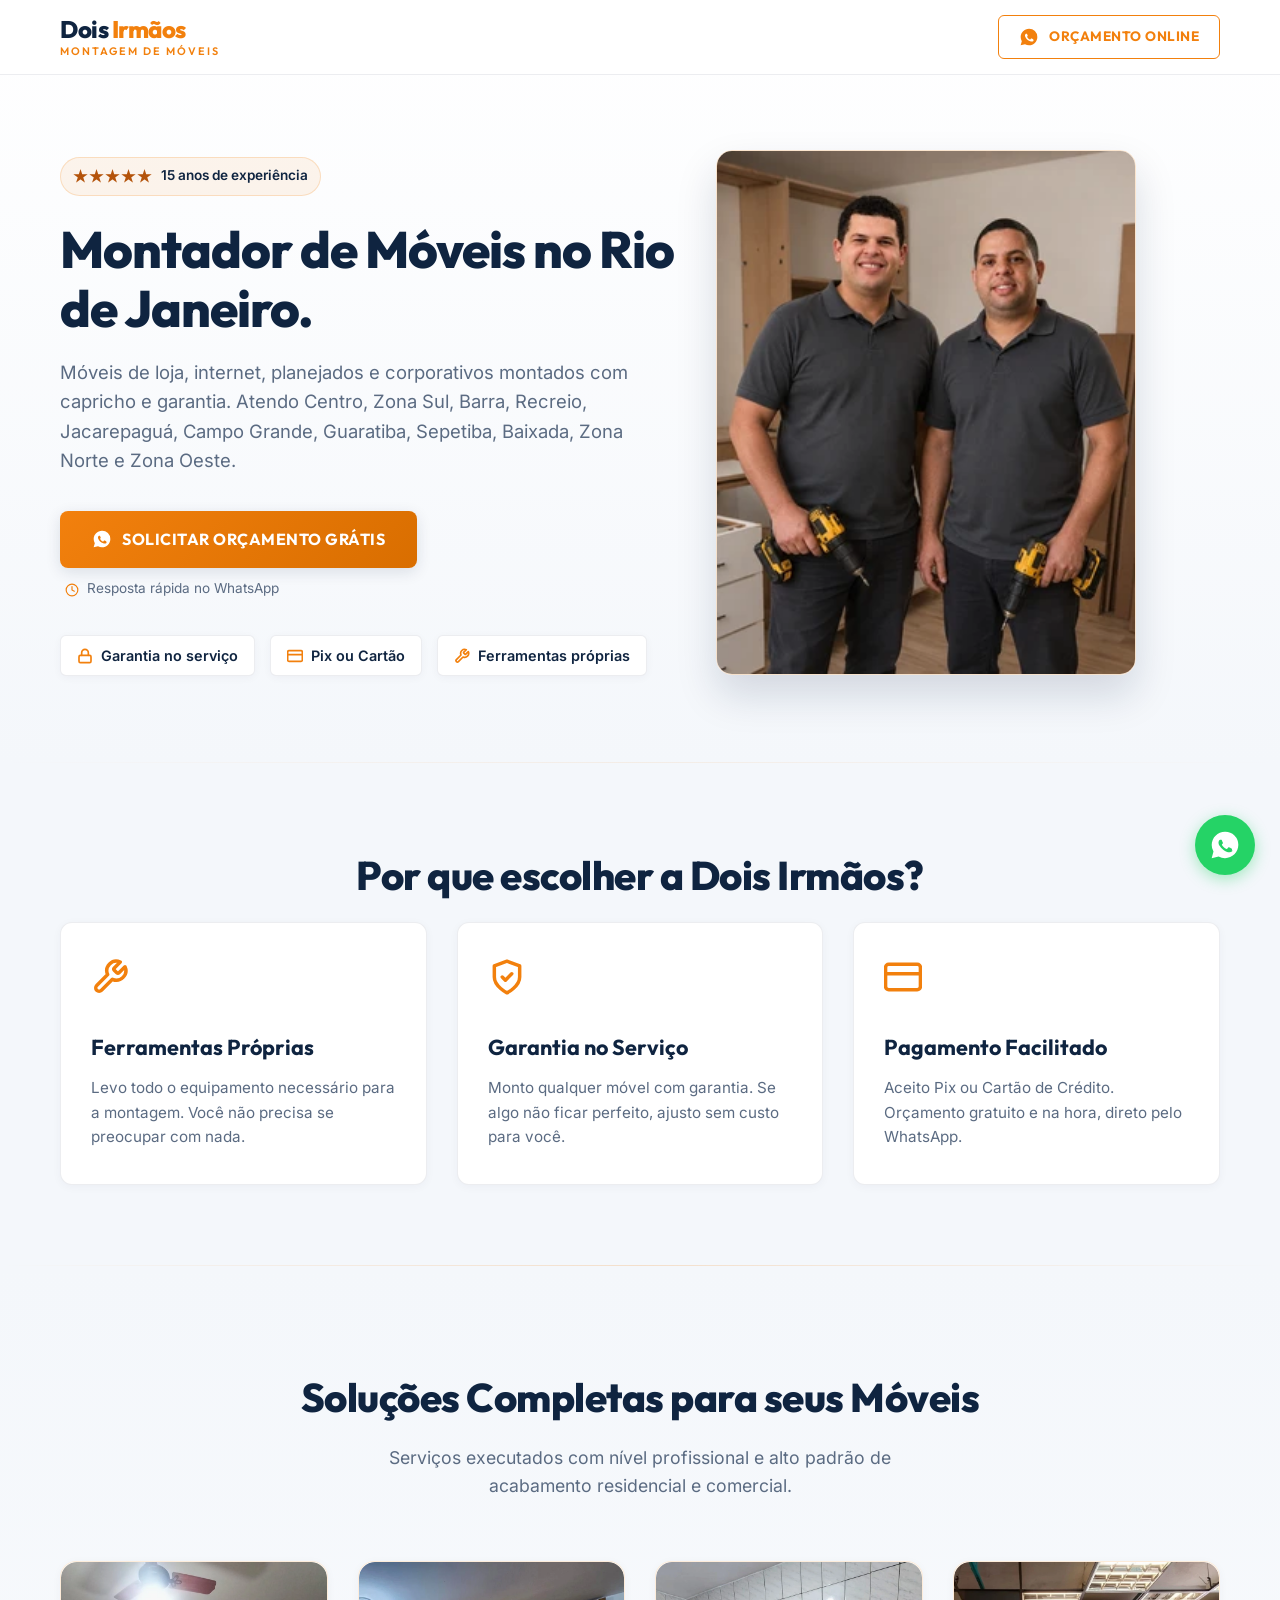
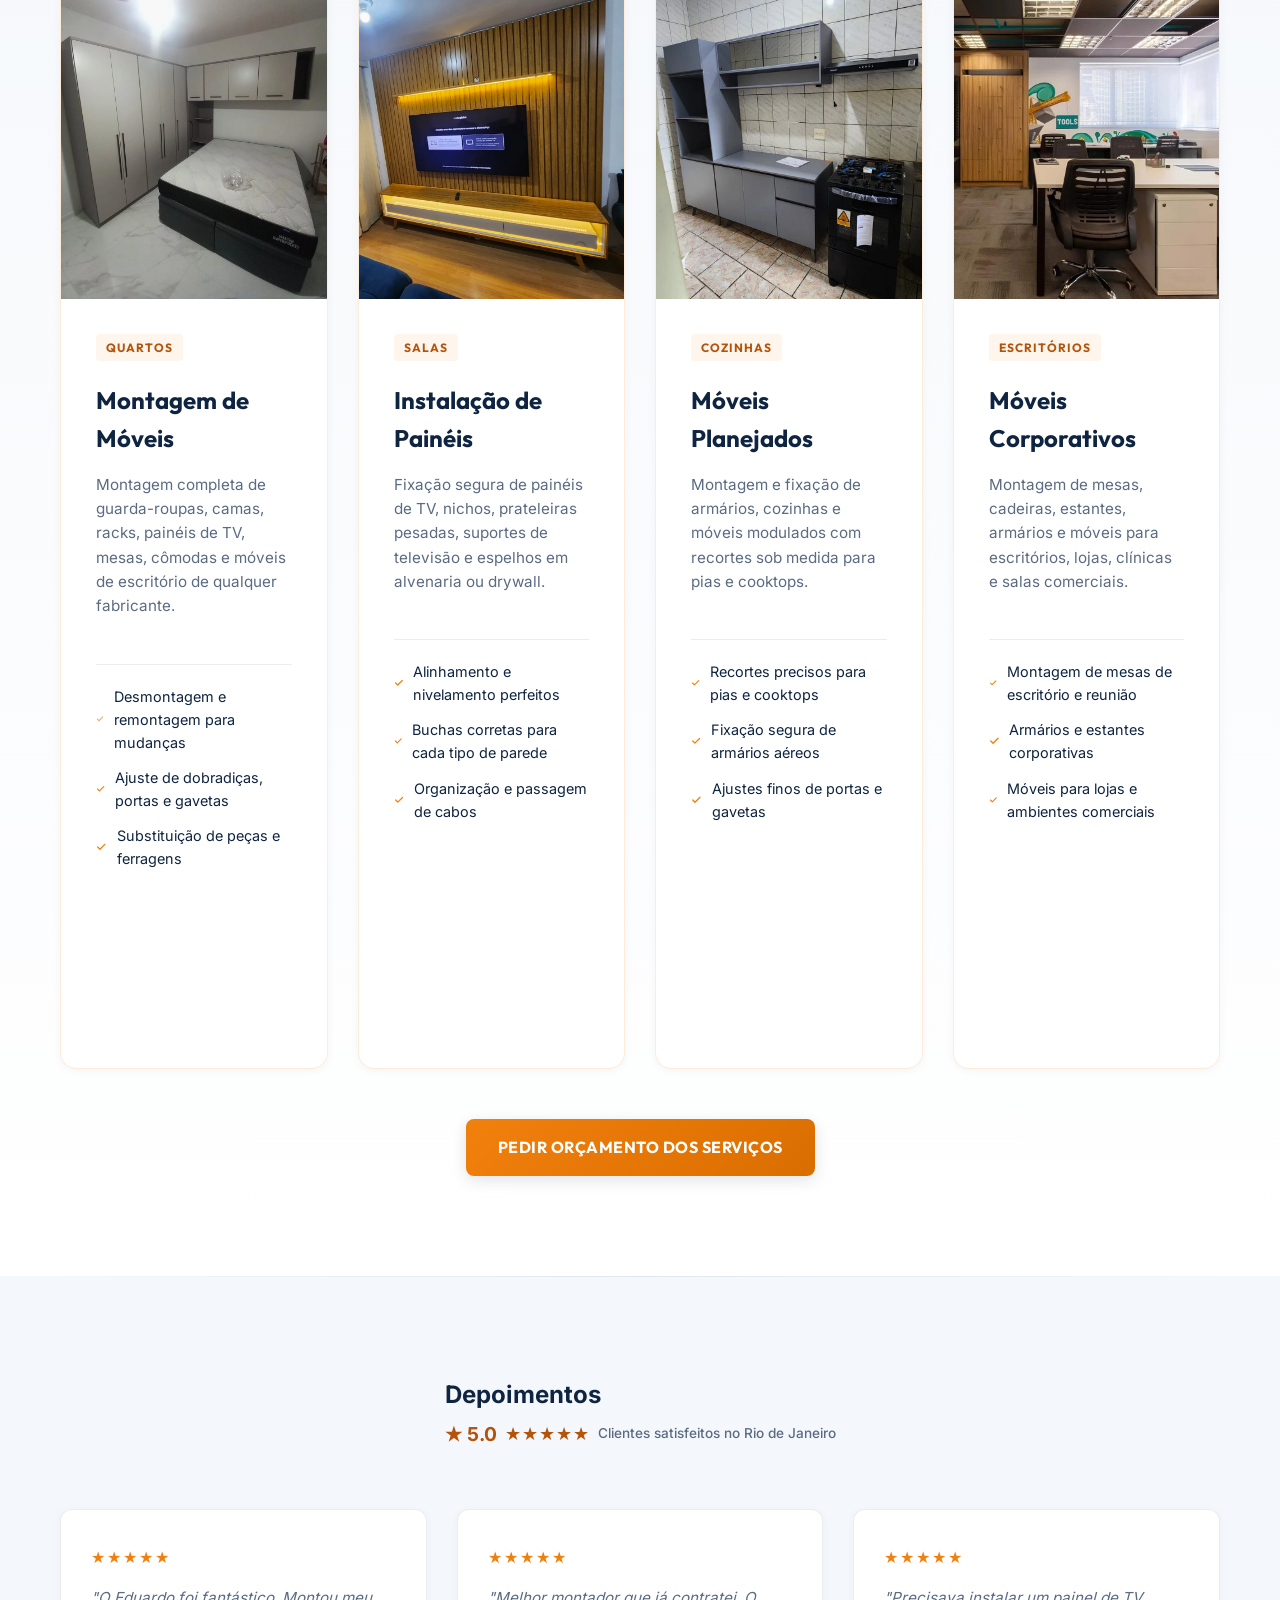
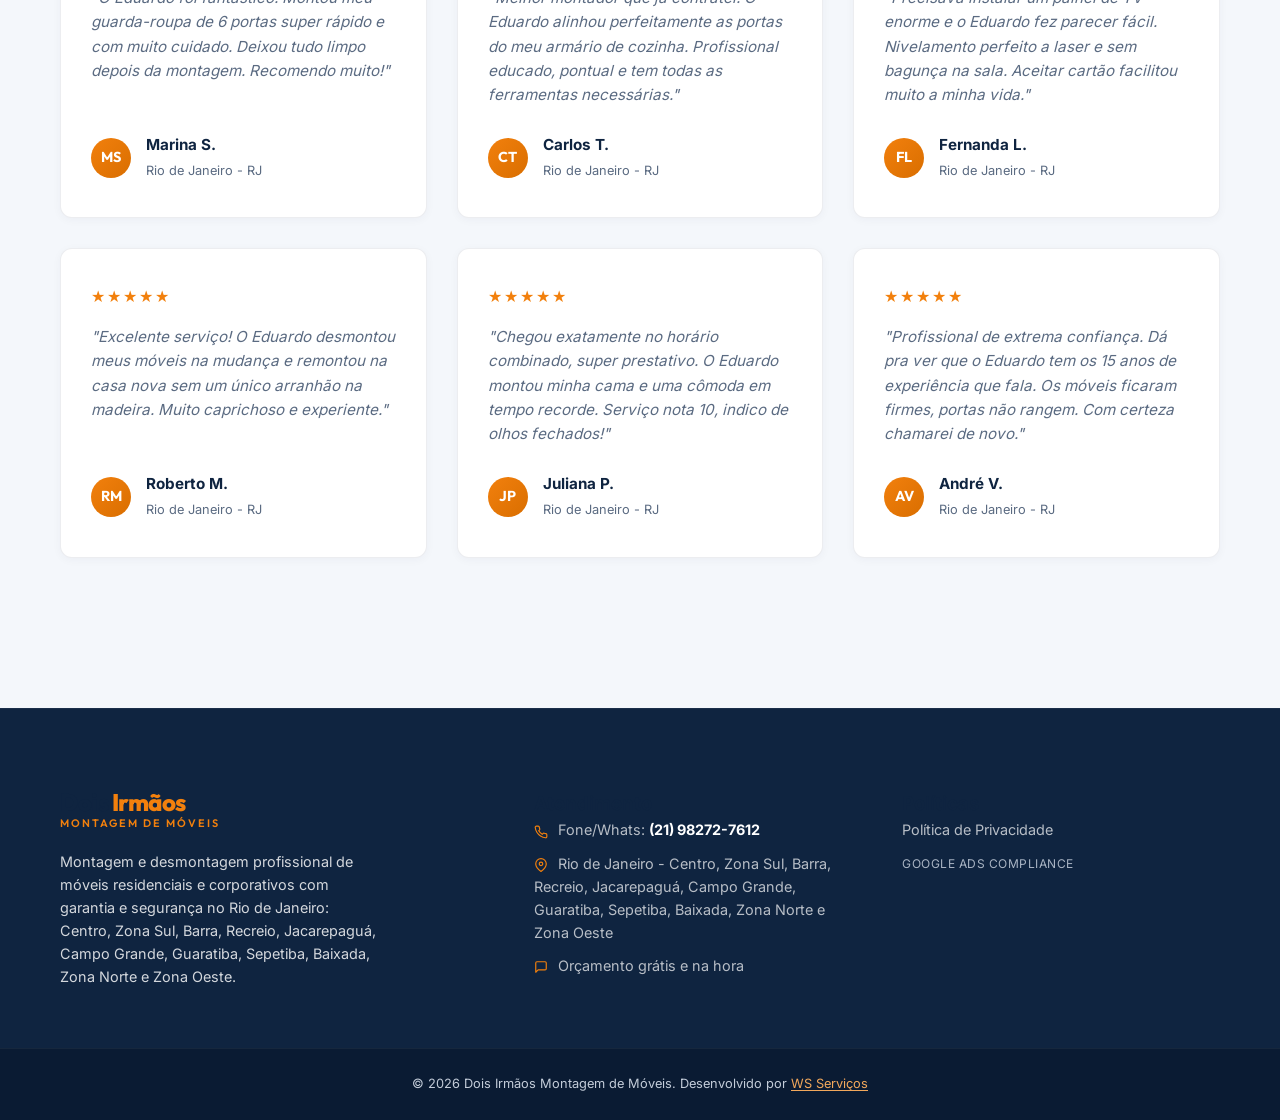
==== index.html @ 15016c12 "Melhora qualidade da hero (1080x1350 q92) e corrige foto pequena no mobile (object-fit cover)" ====
<!DOCTYPE html>
<html lang="pt-BR">
<head>
    <!-- Google tag (gtag.js) — carregamento tardio após LCP -->
    <link rel="preconnect" href="https://www.googletagmanager.com">
    <script>
      window.dataLayer = window.dataLayer || [];
      function gtag(){dataLayer.push(arguments);}
    </script>
    <!-- Event snippet for Contato conversion page -->
    <script>
    function gtag_report_conversion(url) {
      var callback = function () {
        if (typeof(url) != 'undefined') {
          window.location = url;
        }
      };
      gtag('event', 'conversion', {
          'send_to': 'G-LB356NPCR9',
          'value': 1.0,
          'currency': 'BRL',
          'event_callback': callback
      });
      return false;
    }
    </script>
    <meta charset="UTF-8">
    <meta name="viewport" content="width=device-width, initial-scale=1.0">
    
    <!-- SEO Meta Tags -->
    <title>Montador de Móveis no Rio de Janeiro | Dois Irmãos Montagem de Móveis</title>
    <meta name="description" content="Montagem de móveis em todo o Rio de Janeiro: loja, internet, planejados e corporativos. 15 anos de experiência, garantia no serviço, Pix ou Cartão. Orçamento grátis na hora pelo WhatsApp!">
    <meta name="keywords" content="montador de moveis, montador de moveis rio de janeiro, montagem de moveis, montador de moveis zona sul, montador de moveis barra da tijuca, montagem de moveis planejados, montagem de moveis corporativos, moveis corporativos escritorio, dois irmaos montagem">
    
    <!-- Open Graph / Facebook / WhatsApp -->
    <meta property="og:title" content="Montador de Móveis no Rio de Janeiro | Dois Irmãos Montagem de Móveis">
    <meta property="og:description" content="Montagem profissional de móveis residenciais e corporativos com 15 anos de experiência e garantia. Orçamento grátis na hora pelo WhatsApp. Atendemos Centro, Zona Sul, Barra e mais regiões do Rio.">
    <meta property="og:type" content="website">
    <meta property="og:url" content="https://2irmaosmontagens.com.br">
    <meta property="og:image" content="https://2irmaosmontagens.com.br/assets/Hero.webp">
    <meta property="og:image:width" content="840">
    <meta property="og:image:height" content="1050">
    <meta property="og:image:type" content="image/webp">
    <meta property="og:locale" content="pt_BR">
    <meta property="og:site_name" content="Dois Irmãos Montagem de Móveis">
    
    <!-- Twitter Card -->
    <meta name="twitter:card" content="summary_large_image">
    <meta name="twitter:title" content="Montador de Móveis no Rio de Janeiro | Dois Irmãos Montagem de Móveis">
    <meta name="twitter:description" content="Montagem profissional de móveis residenciais e corporativos com 15 anos de experiência e garantia. Peça seu orçamento grátis no WhatsApp!">
    <meta name="twitter:image" content="https://2irmaosmontagens.com.br/assets/Hero.webp">
    
    <!-- Favicon SVG inline (chave de fenda + chave inglesa, laranja) -->
    <link rel="icon" type="image/svg+xml" href="data:image/svg+xml,<svg xmlns=%22http://www.w3.org/2000/svg%22 viewBox=%220 0 100 100%22><rect width=%22100%22 height=%22100%22 rx=%2220%22 fill=%22%230F2440%22/><g stroke=%22%23F2800D%22 stroke-width=%2212%22 stroke-linecap=%22round%22><path d=%22M25 25 L75 75%22/><path d=%22M62 15 L85 38%22/><path d=%22M15 62 L25 72%22/></g></svg>">
    
    <!-- Pré-carregamento da hero image (LCP) -->
    <link rel="preload" as="image" fetchpriority="high"
          href="assets/Hero.webp"
          imagesrcset="assets/Hero-280.webp 560w, assets/Hero.webp 840w"
          imagesizes="(max-width: 768px) 280px, 420px">

    <!-- Fontes auto-hospedadas (Inter + Outfit variáveis) -->
    <link rel="preload" href="assets/fonts/Inter.woff2" as="font" type="font/woff2" crossorigin>
    <link rel="preload" href="assets/fonts/Outfit.woff2" as="font" type="font/woff2" crossorigin>
    
    <!-- Critical CSS Inline (acima da dobra) — tema claro -->
    <style>
        @font-face{font-family:'Inter';font-style:normal;font-weight:300 700;font-display:optional;src:url('assets/fonts/Inter.woff2') format('woff2')}
        @font-face{font-family:'Outfit';font-style:normal;font-weight:400 800;font-display:optional;src:url('assets/fonts/Outfit.woff2') format('woff2')}
        *,*::before,*::after{box-sizing:border-box;margin:0;padding:0}
        html{scroll-behavior:smooth;text-rendering:optimizeLegibility;-webkit-font-smoothing:antialiased}
        body{background-color:#F4F7FB;color:#0F2440;font-family:'Inter',-apple-system,BlinkMacSystemFont,"Segoe UI",Roboto,sans-serif;font-size:16px;line-height:1.6;overflow-x:hidden}
        :root{--color-bg:#F4F7FB;--color-bg-deep:#FFFFFF;--color-bg-light:#FFFFFF;--color-primary:#F2800D;--color-primary-secondary:#D96E00;--color-navy:#0F2440;--color-white:#FFF;--color-gray-light:#5B6B82;--color-gray-text:#5B6B82;--color-border:rgba(15,36,64,0.08);--font-titles:'Outfit',-apple-system,BlinkMacSystemFont,"Segoe UI",Roboto,sans-serif;--font-body:'Inter',-apple-system,BlinkMacSystemFont,"Segoe UI",Roboto,sans-serif;--glass-bg:rgba(255,255,255,0.9);--glass-border:rgba(242,128,13,0.15);--glass-border-hover:rgba(242,128,13,0.4);--transition-fast:all 0.2s cubic-bezier(0.4,0,0.2,1);--transition-smooth:all 0.4s cubic-bezier(0.4,0,0.2,1)}
        .container{width:100%;max-width:1200px;margin:0 auto;padding:0 20px}
        .btn-cta{display:inline-flex;align-items:center;justify-content:center;gap:10px;font-family:var(--font-titles);font-weight:700;font-size:1rem;text-transform:uppercase;letter-spacing:.5px;text-decoration:none;padding:16px 32px;border-radius:8px;border:none;cursor:pointer;transition:var(--transition-smooth);box-shadow:0 4px 15px rgba(15,36,64,0.12)}
        .btn-main-pulse{background:linear-gradient(135deg,var(--color-primary),var(--color-primary-secondary));color:#fff}
        .btn-main-pulse:hover{transform:translateY(-2px);box-shadow:0 8px 25px rgba(242,128,13,0.35)}
        .icon-whatsapp{width:20px;height:20px}
        .main-header{background-color:rgba(255,255,255,0.95);border-bottom:1px solid rgba(15,36,64,0.08);position:fixed;top:0;left:0;right:0;z-index:100;padding:10px 0;transition:var(--transition-fast);backdrop-filter:blur(8px)}
        .header-container{display:flex;justify-content:space-between;align-items:center}
        .logo{display:flex;align-items:center;gap:8px}
        .logo-text{font-family:var(--font-titles);font-weight:800;font-size:1.4rem;color:#0F2440;letter-spacing:-0.5px;line-height:1.1}
        .logo-text span{color:var(--color-primary)}
        .logo-sub{display:block;font-family:var(--font-titles);font-size:0.62rem;font-weight:600;letter-spacing:2px;text-transform:uppercase;color:#5B6B82;margin-top:3px}
        .btn-header{padding:10px 20px;font-size:.85rem;border-radius:6px;background:transparent;color:var(--color-primary);border:1.5px solid var(--color-primary);box-shadow:none}
        .btn-header:hover{background-color:var(--color-primary);color:#fff}
        .hero-section{position:relative;padding-top:140px;padding-bottom:80px;background:linear-gradient(180deg,#fff,#F4F7FB);overflow:hidden}
        .hero-container{display:grid;grid-template-columns:1.1fr 0.9fr;gap:40px;align-items:center}
        .hero-content{grid-column:1}
        .badge-google{display:inline-flex;align-items:center;gap:8px;background-color:rgba(242,128,13,0.08);border:1px solid rgba(242,128,13,0.2);padding:6px 12px;border-radius:50px;margin-bottom:24px}
        .star-rating{color:var(--color-primary-dark);font-weight:700;letter-spacing:2px}
        .badge-text{font-size:.85rem;font-weight:600;color:#0F2440}
        .hero-title{font-family:var(--font-titles);font-size:3.2rem;font-weight:800;line-height:1.15;color:#0F2440;margin-bottom:20px;letter-spacing:-1px}
        .hero-subtitle{font-size:1.15rem;color:var(--color-gray-text);margin-bottom:35px;max-width:580px}
        .hero-ctas{display:flex;flex-direction:column;align-items:flex-start;gap:10px;margin-bottom:35px}
        .cta-help-text{font-size:.85rem;color:var(--color-gray-text);padding-left:5px}
        .hero-image-wrapper{grid-column:2;display:flex;justify-content:center;align-items:center;width:100%;max-width:420px;aspect-ratio:4/5}
        .hero-image{width:100%;max-width:420px;aspect-ratio:4/5;object-fit:cover;border-radius:16px;border:1px solid rgba(242,128,13,0.2);box-shadow:0 20px 40px rgba(15,36,64,0.15)}
        @media(max-width:768px){.main-header{padding:8px 0}.header-container{justify-content:center}.btn-header{display:none}.hero-section{padding-top:120px;padding-bottom:50px}.hero-container{grid-template-columns:1fr;grid-template-areas:"badge" "title" "image" "subtitle" "ctas";text-align:center;gap:25px}.badge-google{grid-area:badge;margin-bottom:0;justify-self:center}.hero-title{grid-area:title;font-size:2.1rem;margin:15px 0;letter-spacing:-0.5px}.hero-image-wrapper{grid-area:image;order:unset;display:flex;justify-content:center;margin:5px auto;max-width:280px;aspect-ratio:4/5}.hero-image{max-width:280px;width:100%;aspect-ratio:4/5;object-fit:cover;object-position:center;border-radius:12px;box-shadow:0 10px 30px rgba(15,36,64,0.15)}.hero-subtitle{grid-area:subtitle;font-size:1rem;margin-bottom:0;margin:0 auto;max-width:100%;line-height:1.5}.hero-ctas{grid-area:ctas;align-items:center;width:100%;margin-bottom:0;gap:15px;margin-top:8px}.btn-cta{width:100%;max-width:320px;padding:14px 28px;font-size:.95rem}}
        @media(max-width:480px){.btn-header{display:none}.header-container{justify-content:center}.logo-text{font-size:1.3rem}}
    </style>
    
    <!-- Full CSS carregado assíncrono (não bloqueia renderização) -->
    <link rel="preload" href="style-light.css" as="style" onload="this.onload=null;this.rel='stylesheet'">
    <noscript><link rel="stylesheet" href="style-light.css"></noscript>
</head>
<body>

    <!-- Header / Barra Superior -->
    <header class="main-header">
        <div class="container header-container">
            <div class="logo">
                <span class="logo-text">Dois <span>Irmãos</span><span class="logo-sub">Montagem de Móveis</span></span>
            </div>
            <a href="https://wa.me/5521982727612?text=Ol%C3%A1%2C%20te%20encontrei%20no%20Google%20e%20gostaria%20de%20um%20or%C3%A7amento" 
               class="btn-cta btn-header" id="btn-header-whatsapp" onclick="gtag_report_conversion();" target="_blank" rel="noopener">
                <svg class="icon-whatsapp" viewBox="0 0 24 24" fill="currentColor" xmlns="http://www.w3.org/2000/svg">
                    <path d="M12.012 2c-5.506 0-9.989 4.478-9.99 9.984a9.96 9.96 0 0 0 1.333 4.982L2 22l5.202-1.362a9.923 9.923 0 0 0 4.808 1.226h.003c5.502 0 9.99-4.479 9.991-9.986a9.897 9.897 0 0 0-2.927-7.064A9.9 9.9 0 0 0 12.012 2zm5.72 14.12c-.246.696-1.427 1.258-1.954 1.31-.476.046-.96.223-3.078-.607-2.709-1.062-4.437-3.805-4.572-3.987-.134-.18-.992-1.31-.992-2.5 0-1.19.624-1.77.848-2.014.223-.244.492-.304.656-.304.163 0 .327.002.468.008.148.006.347-.057.544.417.202.489.69 1.678.75 1.798.06.12.1.26.02.42-.08.16-.12.26-.24.4-.12.14-.25.312-.358.42-.12.12-.245.25-.1.5.144.246.643 1.054 1.38 1.71.947.843 1.745 1.106 1.996 1.228.25.12.397.102.545-.068.149-.17.643-.75.815-.998.17-.25.347-.208.58-.12.235.087 1.488.702 1.745.83.256.13.427.194.49.303.06.108.06.63-.186 1.326z"/>
                </svg>
                Orçamento Online
            </a>
        </div>
    </header>

    <main>
    <!-- Hero Section (Dobra Inicial) -->
    <section class="hero-section">
        <div class="container hero-container">
            <div class="hero-content">
                <div class="badge-google">
                    <span class="star-rating">★★★★★</span>
                    <span class="badge-text">15 anos de experiência</span>
                </div>
                <h1 class="hero-title">Montador de Móveis no Rio de Janeiro.</h1>
                <p class="hero-subtitle">Móveis de loja, internet, planejados e corporativos montados com capricho e garantia. Atendo Centro, Zona Sul, Barra, Recreio, Jacarepaguá, Campo Grande, Guaratiba, Sepetiba, Baixada, Zona Norte e Zona Oeste.</p>
                
                <div class="hero-ctas">
                    <a href="https://wa.me/5521982727612?text=Ol%C3%A1%2C%20te%20encontrei%20no%20Google%20e%20gostaria%20de%20um%20or%C3%A7amento" 
                       class="btn-cta btn-main-pulse" id="btn-hero-whatsapp" onclick="gtag_report_conversion();" target="_blank" rel="noopener">
                        <svg class="icon-whatsapp" viewBox="0 0 24 24" fill="currentColor" xmlns="http://www.w3.org/2000/svg">
                            <path d="M12.012 2c-5.506 0-9.989 4.478-9.99 9.984a9.96 9.96 0 0 0 1.333 4.982L2 22l5.202-1.362a9.923 9.923 0 0 0 4.808 1.226h.003c5.502 0 9.99-4.479 9.991-9.986a9.897 9.897 0 0 0-2.927-7.064A9.9 9.9 0 0 0 12.012 2zm5.72 14.12c-.246.696-1.427 1.258-1.954 1.31-.476.046-.96.223-3.078-.607-2.709-1.062-4.437-3.805-4.572-3.987-.134-.18-.992-1.31-.992-2.5 0-1.19.624-1.77.848-2.014.223-.244.492-.304.656-.304.163 0 .327.002.468.008.148.006.347-.057.544.417.202.489.69 1.678.75 1.798.06.12.1.26.02.42-.08.16-.12.26-.24.4-.12.14-.25.312-.358.42-.12.12-.245.25-.1.5.144.246.643 1.054 1.38 1.71.947.843 1.745 1.106 1.996 1.228.25.12.397.102.545-.068.149-.17.643-.75.815-.998.17-.25.347-.208.58-.12.235.087 1.488.702 1.745.83.256.13.427.194.49.303.06.108.06.63-.186 1.326z"/>
                        </svg>
                        Solicitar Orçamento Grátis
                    </a>
                    <span class="cta-help-text">
                        <svg class="icon-small" viewBox="0 0 24 24" fill="none" stroke="currentColor" stroke-width="2" stroke-linecap="round" stroke-linejoin="round" style="width: 14px; height: 14px; display: inline-block; vertical-align: middle; margin-right: 4px; color: var(--color-primary);">
                            <circle cx="12" cy="12" r="10"/><polyline points="12 6 12 12 16 14"/>
                        </svg>
                        Resposta rápida no WhatsApp
                    </span>
                </div>

                <div class="hero-benefits">
                    <span class="benefit-tag">
                        <svg class="benefit-icon" viewBox="0 0 24 24" fill="none" stroke="currentColor" stroke-width="2.5" stroke-linecap="round" stroke-linejoin="round" style="width:16px;height:16px;color:var(--color-primary)"><rect x="3" y="11" width="18" height="11" rx="2" ry="2"/><path d="M7 11V7a5 5 0 0 1 10 0v4"/></svg>
                        Garantia no serviço
                    </span>
                    <span class="benefit-tag">
                        <svg class="benefit-icon" viewBox="0 0 24 24" fill="none" stroke="currentColor" stroke-width="2.5" stroke-linecap="round" stroke-linejoin="round" style="width:16px;height:16px;color:var(--color-primary)"><rect x="1" y="4" width="22" height="16" rx="2" ry="2"/><line x1="1" y1="10" x2="23" y2="10"/></svg>
                        Pix ou Cartão
                    </span>
                    <span class="benefit-tag">
                        <svg class="benefit-icon" viewBox="0 0 24 24" fill="none" stroke="currentColor" stroke-width="2.5" stroke-linecap="round" stroke-linejoin="round" style="width:16px;height:16px;color:var(--color-primary)"><path d="M14.7 6.3a1 1 0 0 0 0 1.4l1.6 1.6a1 1 0 0 0 1.4 0l3.77-3.77a6 6 0 0 1-7.94 7.94l-6.91 6.91a2.12 2.12 0 0 1-3-3l6.91-6.91a6 6 0 0 1 7.94-7.94l-3.76 3.76z"/></svg>
                        Ferramentas próprias
                    </span>
                </div>
            </div>
            
            <div class="hero-image-wrapper">
                <picture>
                    <source srcset="assets/Hero-280.webp 560w, assets/Hero.webp 840w" sizes="(max-width: 768px) 280px, 420px" type="image/webp">
                    <img src="assets/Hero.webp" alt="Equipe Dois Irmãos - Eduardo e irmão, montadores de móveis profissionais no Rio de Janeiro" class="hero-image" fetchpriority="high" width="420" height="525">
                </picture>
            </div>
        </div>
    </section>

    <!-- Seção de Diferenciais -->
    <section class="diferenciais-section">
        <div class="container">
            <h2 class="section-title">Por que escolher a Dois Irmãos?</h2>
            <div class="diferenciais-grid">
                <div class="diferencial-card">
                    <div class="dif-icon-wrapper">
                        <svg viewBox="0 0 24 24" fill="none" stroke="currentColor" stroke-width="2" stroke-linecap="round" stroke-linejoin="round" class="icon-svg"><path d="M14.7 6.3a1 1 0 0 0 0 1.4l1.6 1.6a1 1 0 0 0 1.4 0l3.77-3.77a6 6 0 0 1-7.94 7.94l-6.91 6.91a2.12 2.12 0 0 1-3-3l6.91-6.91a6 6 0 0 1 7.94-7.94l-3.76 3.76z"/></svg>
                    </div>
                    <h3>Ferramentas Próprias</h3>
                    <p>Levo todo o equipamento necessário para a montagem. Você não precisa se preocupar com nada.</p>
                </div>
                <div class="diferencial-card">
                    <div class="dif-icon-wrapper">
                        <svg viewBox="0 0 24 24" fill="none" stroke="currentColor" stroke-width="2" stroke-linecap="round" stroke-linejoin="round" class="icon-svg"><path d="M12 22s8-4 8-10V5l-8-3-8 3v7c0 6 8 10 8 10z"/><polyline points="9 12 11 14 15 10"/></svg>
                    </div>
                    <h3>Garantia no Serviço</h3>
                    <p>Monto qualquer móvel com garantia. Se algo não ficar perfeito, ajusto sem custo para você.</p>
                </div>
                <div class="diferencial-card">
                    <div class="dif-icon-wrapper">
                        <svg viewBox="0 0 24 24" fill="none" stroke="currentColor" stroke-width="2" stroke-linecap="round" stroke-linejoin="round" class="icon-svg"><rect x="1" y="4" width="22" height="16" rx="2" ry="2"/><line x1="1" y1="10" x2="23" y2="10"/></svg>
                    </div>
                    <h3>Pagamento Facilitado</h3>
                    <p>Aceito Pix ou Cartão de Crédito. Orçamento gratuito e na hora, direto pelo WhatsApp.</p>
                </div>
            </div>
        </div>
    </section>

    <!-- Seção de Serviços -->
    <section class="services-section">
        <div class="container">
            <h2 class="section-title">Soluções Completas para seus Móveis</h2>
            <p class="section-subtitle">Serviços executados com nível profissional e alto padrão de acabamento residencial e comercial.</p>
            
            <div class="services-grid">
                <!-- Card 1 -->
                <div class="service-card">
                    <img class="service-thumb" src="assets/images/Quarto.webp" alt="Montagem de móveis para quarto - guarda-roupas, camas e cômodas" width="400" height="500" loading="lazy" decoding="async">
                    <div class="service-content">
                        <span class="service-tag">Quartos</span>
                        <h3>Montagem de Móveis</h3>
                        <p>Montagem completa de guarda-roupas, camas, racks, painéis de TV, mesas, cômodas e móveis de escritório de qualquer fabricante.</p>
                        <ul class="service-list">
                            <li>
                                <svg class="icon-check" viewBox="0 0 24 24" fill="none" stroke="currentColor" stroke-width="3" stroke-linecap="round" stroke-linejoin="round" style="width: 14px; height: 14px; color: var(--color-primary);"><polyline points="20 6 9 17 4 12"></polyline></svg>
                                Desmontagem e remontagem para mudanças
                            </li>
                            <li>
                                <svg class="icon-check" viewBox="0 0 24 24" fill="none" stroke="currentColor" stroke-width="3" stroke-linecap="round" stroke-linejoin="round" style="width: 14px; height: 14px; color: var(--color-primary);"><polyline points="20 6 9 17 4 12"></polyline></svg>
                                Ajuste de dobradiças, portas e gavetas
                            </li>
                            <li>
                                <svg class="icon-check" viewBox="0 0 24 24" fill="none" stroke="currentColor" stroke-width="3" stroke-linecap="round" stroke-linejoin="round" style="width: 14px; height: 14px; color: var(--color-primary);"><polyline points="20 6 9 17 4 12"></polyline></svg>
                                Substituição de peças e ferragens
                            </li>
                        </ul>
                    </div>
                </div>
                
                <!-- Card 2 -->
                <div class="service-card">
                    <img class="service-thumb" src="assets/images/Sala.webp" alt="Instalação de painéis de TV e suportes na sala" width="400" height="500" loading="lazy" decoding="async">
                    <div class="service-content">
                        <span class="service-tag">Salas</span>
                        <h3>Instalação de Painéis</h3>
                        <p>Fixação segura de painéis de TV, nichos, prateleiras pesadas, suportes de televisão e espelhos em alvenaria ou drywall.</p>
                        <ul class="service-list">
                            <li>
                                <svg class="icon-check" viewBox="0 0 24 24" fill="none" stroke="currentColor" stroke-width="3" stroke-linecap="round" stroke-linejoin="round" style="width: 14px; height: 14px; color: var(--color-primary);"><polyline points="20 6 9 17 4 12"></polyline></svg>
                                Alinhamento e nivelamento perfeitos
                            </li>
                            <li>
                                <svg class="icon-check" viewBox="0 0 24 24" fill="none" stroke="currentColor" stroke-width="3" stroke-linecap="round" stroke-linejoin="round" style="width: 14px; height: 14px; color: var(--color-primary);"><polyline points="20 6 9 17 4 12"></polyline></svg>
                                Buchas corretas para cada tipo de parede
                            </li>
                            <li>
                                <svg class="icon-check" viewBox="0 0 24 24" fill="none" stroke="currentColor" stroke-width="3" stroke-linecap="round" stroke-linejoin="round" style="width: 14px; height: 14px; color: var(--color-primary);"><polyline points="20 6 9 17 4 12"></polyline></svg>
                                Organização e passagem de cabos
                            </li>
                        </ul>
                    </div>
                </div>
                
                <!-- Card 3 -->
                <div class="service-card">
                    <img class="service-thumb" src="assets/images/Cozinha.webp" alt="Montagem de cozinhas e móveis planejados" width="400" height="500" loading="lazy" decoding="async">
                    <div class="service-content">
                        <span class="service-tag">Cozinhas</span>
                        <h3>Móveis Planejados</h3>
                        <p>Montagem e fixação de armários, cozinhas e móveis modulados com recortes sob medida para pias e cooktops.</p>
                        <ul class="service-list">
                            <li>
                                <svg class="icon-check" viewBox="0 0 24 24" fill="none" stroke="currentColor" stroke-width="3" stroke-linecap="round" stroke-linejoin="round" style="width: 14px; height: 14px; color: var(--color-primary);"><polyline points="20 6 9 17 4 12"></polyline></svg>
                                Recortes precisos para pias e cooktops
                            </li>
                            <li>
                                <svg class="icon-check" viewBox="0 0 24 24" fill="none" stroke="currentColor" stroke-width="3" stroke-linecap="round" stroke-linejoin="round" style="width: 14px; height: 14px; color: var(--color-primary);"><polyline points="20 6 9 17 4 12"></polyline></svg>
                                Fixação segura de armários aéreos
                            </li>
                            <li>
                                <svg class="icon-check" viewBox="0 0 24 24" fill="none" stroke="currentColor" stroke-width="3" stroke-linecap="round" stroke-linejoin="round" style="width: 14px; height: 14px; color: var(--color-primary);"><polyline points="20 6 9 17 4 12"></polyline></svg>
                                Ajustes finos de portas e gavetas
                            </li>
                        </ul>
                    </div>
                </div>
                
                <!-- Card 4 -->
                <div class="service-card">
                    <img class="service-thumb" src="assets/images/Escritorio.webp" alt="Montagem de móveis corporativos para escritórios e empresas" width="400" height="500" loading="lazy" decoding="async">
                    <div class="service-content">
                        <span class="service-tag">Escritórios</span>
                        <h3>Móveis Corporativos</h3>
                        <p>Montagem de mesas, cadeiras, estantes, armários e móveis para escritórios, lojas, clínicas e salas comerciais.</p>
                        <ul class="service-list">
                            <li>
                                <svg class="icon-check" viewBox="0 0 24 24" fill="none" stroke="currentColor" stroke-width="3" stroke-linecap="round" stroke-linejoin="round" style="width: 14px; height: 14px; color: var(--color-primary);"><polyline points="20 6 9 17 4 12"></polyline></svg>
                                Montagem de mesas de escritório e reunião
                            </li>
                            <li>
                                <svg class="icon-check" viewBox="0 0 24 24" fill="none" stroke="currentColor" stroke-width="3" stroke-linecap="round" stroke-linejoin="round" style="width: 14px; height: 14px; color: var(--color-primary);"><polyline points="20 6 9 17 4 12"></polyline></svg>
                                Armários e estantes corporativas
                            </li>
                            <li>
                                <svg class="icon-check" viewBox="0 0 24 24" fill="none" stroke="currentColor" stroke-width="3" stroke-linecap="round" stroke-linejoin="round" style="width: 14px; height: 14px; color: var(--color-primary);"><polyline points="20 6 9 17 4 12"></polyline></svg>
                                Móveis para lojas e ambientes comerciais
                            </li>
                        </ul>
                    </div>
                </div>
            </div>

            <div class="services-action">
                <a href="https://wa.me/5521982727612?text=Ol%C3%A1%2C%20te%20encontrei%20no%20Google%20e%20gostaria%20de%20um%20or%C3%A7amento" 
                   class="btn-cta btn-main-pulse" id="btn-services-whatsapp" onclick="gtag_report_conversion();" target="_blank" rel="noopener">
                    Pedir Orçamento dos Serviços
                </a>
            </div>
        </div>
    </section>

    <!-- Seção de Prova Social (Depoimentos) -->
    <section class="depoimentos-section">
        <div class="container">
            <div class="depoimentos-header">
                <div>
                    <h2>Depoimentos</h2>
                    <div class="google-rating">
                        <span class="rating-num">★ 5.0</span>
                        <span class="rating-stars">★★★★★</span>
                        <span class="rating-count">Clientes satisfeitos no Rio de Janeiro</span>
                    </div>
                </div>
            </div>

            <div class="depoimentos-grid">
                <!-- Depoimento 1 -->
                <div class="depoimento-card">
                    <div class="depoimento-rating">★★★★★</div>
                    <p class="depoimento-text">"O Eduardo foi fantástico. Montou meu guarda-roupa de 6 portas super rápido e com muito cuidado. Deixou tudo limpo depois da montagem. Recomendo muito!"</p>
                    <div class="depoimento-author">
                        <div class="author-avatar">MS</div>
                        <div>
                            <h3>Marina S.</h3>
                            <span>Rio de Janeiro - RJ</span>
                        </div>
                    </div>
                </div>
                
                <!-- Depoimento 2 -->
                <div class="depoimento-card">
                    <div class="depoimento-rating">★★★★★</div>
                    <p class="depoimento-text">"Melhor montador que já contratei. O Eduardo alinhou perfeitamente as portas do meu armário de cozinha. Profissional educado, pontual e tem todas as ferramentas necessárias."</p>
                    <div class="depoimento-author">
                        <div class="author-avatar">CT</div>
                        <div>
                            <h3>Carlos T.</h3>
                            <span>Rio de Janeiro - RJ</span>
                        </div>
                    </div>
                </div>
                
                <!-- Depoimento 3 -->
                <div class="depoimento-card">
                    <div class="depoimento-rating">★★★★★</div>
                    <p class="depoimento-text">"Precisava instalar um painel de TV enorme e o Eduardo fez parecer fácil. Nivelamento perfeito a laser e sem bagunça na sala. Aceitar cartão facilitou muito a minha vida."</p>
                    <div class="depoimento-author">
                        <div class="author-avatar">FL</div>
                        <div>
                            <h3>Fernanda L.</h3>
                            <span>Rio de Janeiro - RJ</span>
                        </div>
                    </div>
                </div>
                
                <!-- Depoimento 4 -->
                <div class="depoimento-card">
                    <div class="depoimento-rating">★★★★★</div>
                    <p class="depoimento-text">"Excelente serviço! O Eduardo desmontou meus móveis na mudança e remontou na casa nova sem um único arranhão na madeira. Muito caprichoso e experiente."</p>
                    <div class="depoimento-author">
                        <div class="author-avatar">RM</div>
                        <div>
                            <h3>Roberto M.</h3>
                            <span>Rio de Janeiro - RJ</span>
                        </div>
                    </div>
                </div>
                
                <!-- Depoimento 5 -->
                <div class="depoimento-card">
                    <div class="depoimento-rating">★★★★★</div>
                    <p class="depoimento-text">"Chegou exatamente no horário combinado, super prestativo. O Eduardo montou minha cama e uma cômoda em tempo recorde. Serviço nota 10, indico de olhos fechados!"</p>
                    <div class="depoimento-author">
                        <div class="author-avatar">JP</div>
                        <div>
                            <h3>Juliana P.</h3>
                            <span>Rio de Janeiro - RJ</span>
                        </div>
                    </div>
                </div>
                
                <!-- Depoimento 6 -->
                <div class="depoimento-card">
                    <div class="depoimento-rating">★★★★★</div>
                    <p class="depoimento-text">"Profissional de extrema confiança. Dá pra ver que o Eduardo tem os 15 anos de experiência que fala. Os móveis ficaram firmes, portas não rangem. Com certeza chamarei de novo."</p>
                    <div class="depoimento-author">
                        <div class="author-avatar">AV</div>
                        <div>
                            <h3>André V.</h3>
                            <span>Rio de Janeiro - RJ</span>
                        </div>
                    </div>
                </div>
            </div>
        </div>
    </section>
    </main>

    <!-- Rodapé -->
    <footer class="main-footer">
        <div class="container footer-container">
            <div class="footer-brand">
                <div class="logo">
                    <span class="logo-text">Dois <span>Irmãos</span><span class="logo-sub">Montagem de Móveis</span></span>
                </div>
                <p>Montagem e desmontagem profissional de móveis residenciais e corporativos com garantia e segurança no Rio de Janeiro: Centro, Zona Sul, Barra, Recreio, Jacarepaguá, Campo Grande, Guaratiba, Sepetiba, Baixada, Zona Norte e Zona Oeste.</p>
            </div>
            
            <div class="footer-info">
                <h3>Atendimento</h3>
                <p>
                    <svg class="icon-footer-info" viewBox="0 0 24 24" fill="none" stroke="currentColor" stroke-width="2" stroke-linecap="round" stroke-linejoin="round" style="width: 14px; height: 14px; margin-right: 6px; color: var(--color-primary); vertical-align: middle;"><path d="M22 16.92v3a2 2 0 0 1-2.18 2 19.79 19.79 0 0 1-8.63-3.07 19.5 19.5 0 0 1-6-6 19.79 19.79 0 0 1-3.07-8.67A2 2 0 0 1 4.11 2h3a2 2 0 0 1 2 1.72 12.84 12.84 0 0 0 .7 2.81 2 2 0 0 1-.45 2.11L8.09 9.91a16 16 0 0 0 6 6l1.27-1.27a2 2 0 0 1 2.11-.45 12.84 12.84 0 0 0 2.81.7A2 2 0 0 1 22 16.92z"/></svg>
                    Fone/Whats: <strong>(21) 98272-7612</strong>
                </p>
                <p>
                    <svg class="icon-footer-info" viewBox="0 0 24 24" fill="none" stroke="currentColor" stroke-width="2" stroke-linecap="round" stroke-linejoin="round" style="width: 14px; height: 14px; margin-right: 6px; color: var(--color-primary); vertical-align: middle;"><path d="M21 10c0 7-9 13-9 13s-9-6-9-13a9 9 0 0 1 18 0z"/><circle cx="12" cy="10" r="3"/></svg>
                    Rio de Janeiro - Centro, Zona Sul, Barra, Recreio, Jacarepaguá, Campo Grande, Guaratiba, Sepetiba, Baixada, Zona Norte e Zona Oeste
                </p>
                <p>
                    <svg class="icon-footer-info" viewBox="0 0 24 24" fill="none" stroke="currentColor" stroke-width="2" stroke-linecap="round" stroke-linejoin="round" style="width: 14px; height: 14px; margin-right: 6px; color: var(--color-primary); vertical-align: middle;"><path d="M21 15a2 2 0 0 1-2 2H7l-4 4V5a2 2 0 0 1 2-2h14a2 2 0 0 1 2 2z"/></svg>
                    Orçamento grátis e na hora
                </p>
            </div>
            
            <div class="footer-links">
                <h3>Políticas</h3>
                <a href="politica.html" target="_blank" class="footer-link">Política de Privacidade</a>
                <span class="footer-link-sub">Google Ads Compliance</span>
            </div>
        </div>
        <div class="footer-bottom">
            <p>&copy; 2026 Dois Irmãos Montagem de Móveis. Desenvolvido por <a href="https://wa.me/5551999402810?text=Ol%C3%A1%2C%20vi%20a%20p%C3%A1gina%20da%20Dois%20Irm%C3%A3os%20Montagem%20de%20M%C3%B3veis%20e%20quero%20uma%20p%C3%A1gina%20igual" target="_blank" rel="noopener" style="color:#F2A85C;text-decoration:underline;text-underline-offset:2px">WS Serviços</a></p>
        </div>
    </footer>

    <!-- Botão Flutuante Pulsante -->
    <a href="https://wa.me/5521982727612?text=Ol%C3%A1%2C%20te%20encontrei%20no%20Google%20e%20gostaria%20de%20um%20or%C3%A7amento" 
       class="btn-whatsapp-flutuante" id="btn-whatsapp-flutuante" onclick="gtag_report_conversion();" target="_blank" rel="noopener" aria-label="Solicitar Orçamento no WhatsApp">
        <svg viewBox="0 0 24 24" fill="currentColor" xmlns="http://www.w3.org/2000/svg">
            <path d="M12.012 2c-5.506 0-9.989 4.478-9.99 9.984a9.96 9.96 0 0 0 1.333 4.982L2 22l5.202-1.362a9.923 9.923 0 0 0 4.808 1.226h.003c5.502 0 9.99-4.479 9.991-9.986a9.897 9.897 0 0 0-2.927-7.064A9.9 9.9 0 0 0 12.012 2zm5.72 14.12c-.246.696-1.427 1.258-1.954 1.31-.476.046-.96.223-3.078-.607-2.709-1.062-4.437-3.805-4.572-3.987-.134-.18-.992-1.31-.992-2.5 0-1.19.624-1.77.848-2.014.223-.244.492-.304.656-.304.163 0 .327.002.468.008.148.006.347-.057.544.417.202.489.69 1.678.75 1.798.06.12.1.26.02.42-.08.16-.12.26-.24.4-.12.14-.25.312-.358.42-.12.12-.245.25-.1.5.144.246.643 1.054 1.38 1.71.947.843 1.745 1.106 1.996 1.228.25.12.397.102.545-.068.149-.17.643-.75.815-.998.17-.25.347-.208.58-.12.235.087 1.488.702 1.745.83.256.13.427.194.49.303.06.108.06.63-.186 1.326z"/>
        </svg>
    </a>

    <!-- gtag.js carregado apenas na interação do usuário -->
    <!-- ⚠️ Se o Eduardo tiver uma conta Google Ads, troque o ID G-LB356NPCR9 pelo ID AW-XXXXXXXXXX (no script abaixo e no gtag_report_conversion no <head>) -->
    <script>
      function loadGTag() {
        var s = document.createElement('script');
        s.src = 'https://www.googletagmanager.com/gtag/js?id=G-LB356NPCR9';
        s.async = true;
        s.onload = function() {
          gtag('js', new Date());
          gtag('config', 'G-LB356NPCR9');
        };
        document.head.appendChild(s);
      }
      document.addEventListener('click', loadGTag, { once: true });
      document.addEventListener('touchstart', loadGTag, { once: true });
    </script>

</body>
</html>
---- style-light.css ----
:root{--color-bg:#F4F7FB;--color-bg-deep:#FFFFFF;--color-bg-light:#FFFFFF;--color-primary:#F2800D;--color-primary-dark:#B4530A;--color-primary-secondary:#D96E00;--color-navy:#0F2440;--color-white:#FFFFFF;--color-gray-light:#5B6B82;--color-gray-text:#5B6B82;--color-border:rgba(15,36,64,0.08);--font-titles:'Outfit',-apple-system,BlinkMacSystemFont,"Segoe UI",Roboto,sans-serif;--font-body:'Inter',-apple-system,BlinkMacSystemFont,"Segoe UI",Roboto,sans-serif;--glass-bg:rgba(255,255,255,0.9);--glass-border:rgba(242,128,13,0.15);--glass-border-hover:rgba(242,128,13,0.4);--transition-fast:all 0.2s cubic-bezier(0.4,0,0.2,1);--transition-smooth:all 0.4s cubic-bezier(0.4,0,0.2,1)}*,*::before,*::after{box-sizing:border-box;margin:0;padding:0}html{scroll-behavior:smooth;text-rendering:optimizeLegibility;-webkit-font-smoothing:antialiased;-moz-osx-font-smoothing:grayscale}body{background-color:var(--color-bg);color:var(--color-navy);font-family:var(--font-body);font-size:16px;line-height:1.6;overflow-x:hidden}.container{width:100%;max-width:1200px;margin-right:auto;margin-left:auto;padding-right:20px;padding-left:20px}.btn-cta{display:inline-flex;align-items:center;justify-content:center;gap:10px;font-family:var(--font-titles);font-weight:700;font-size:1rem;text-transform:uppercase;letter-spacing:0.5px;text-decoration:none;padding:16px 32px;border-radius:8px;border:none;cursor:pointer;transition:var(--transition-smooth);box-shadow:0 4px 15px rgba(15,36,64,0.12)}.btn-main-pulse{background:linear-gradient(135deg,var(--color-primary) 0%,var(--color-primary-secondary) 100%);color:var(--color-white);position:relative;z-index:1;overflow:hidden}.btn-main-pulse:hover{transform:translateY(-2px);box-shadow:0 8px 25px rgba(242,128,13,0.35);background:linear-gradient(135deg,#FF9A33 0%,#E07300 100%)}.btn-main-pulse:active{transform:translateY(0)}.icon-whatsapp{width:20px;height:20px}.main-header{background-color:rgba(255,255,255,0.95);border-bottom:1px solid var(--color-border);position:fixed;top:0;left:0;right:0;z-index:100;padding:15px 0;transition:var(--transition-fast);backdrop-filter:blur(8px)}.header-container{display:flex;justify-content:space-between;align-items:center}.logo{display:flex;align-items:center;gap:8px}.logo-icon{font-size:1.6rem}.logo-text{font-family:var(--font-titles);font-weight:800;font-size:1.5rem;color:var(--color-navy);letter-spacing:-0.5px;line-height:1.1}.logo-text span{color:var(--color-primary)}.logo-sub{display:block;font-family:var(--font-titles);font-size:0.68rem;font-weight:600;letter-spacing:2px;text-transform:uppercase;color:var(--color-gray-text);margin-top:3px}.btn-header{padding:10px 20px;font-size:0.85rem;border-radius:6px;background:transparent;color:var(--color-primary);border:1.5px solid var(--color-primary);box-shadow:none}.btn-header:hover{background-color:var(--color-primary);color:var(--color-white);box-shadow:0 4px 15px rgba(242,128,13,0.2)}.hero-section{position:relative;padding-top:150px;padding-bottom:80px;background:linear-gradient(180deg,var(--color-white) 0%,var(--color-bg) 100%);overflow:hidden}.hero-section::after{content:'';position:absolute;bottom:0;left:0;right:0;height:1px;background:linear-gradient(90deg,transparent 0%,rgba(242,128,13,0.3) 50%,transparent 100%);opacity:0.3}.hero-container{display:grid;grid-template-columns:1.1fr 0.9fr;gap:40px;align-items:center}.badge-google{display:inline-flex;align-items:center;gap:8px;background-color:rgba(242,128,13,0.08);border:1px solid rgba(242,128,13,0.2);padding:6px 12px;border-radius:50px;margin-bottom:24px}.star-rating{color:var(--color-primary-dark);font-weight:700;letter-spacing:2px}.badge-text{font-size:0.85rem;font-weight:600;color:var(--color-navy)}.hero-title{font-family:var(--font-titles);font-size:3.2rem;font-weight:800;line-height:1.15;color:var(--color-navy);margin-bottom:20px;letter-spacing:-1px}.hero-subtitle{font-size:1.15rem;color:var(--color-gray-text);margin-bottom:35px;max-width:580px}.hero-ctas{display:flex;flex-direction:column;align-items:flex-start;gap:10px;margin-bottom:35px}.cta-help-text{font-size:0.85rem;color:var(--color-gray-text);padding-left:5px}.hero-benefits{display:flex;flex-wrap:wrap;gap:15px}.benefit-tag{display:flex;align-items:center;gap:8px;font-size:0.9rem;font-weight:600;color:var(--color-navy);background-color:var(--color-white);border:1px solid var(--color-border);padding:8px 16px;border-radius:6px;box-shadow:0 2px 8px rgba(15,36,64,0.04)}.benefit-icon{font-size:1rem}.hero-image-wrapper{position:relative;display:flex;justify-content:center;align-items:center;width:100%;max-width:420px;aspect-ratio:4 / 5}.hero-image{width:100%;max-width:420px;aspect-ratio:4 / 5;object-fit:cover;border-radius:16px;border:1px solid rgba(242,128,13,0.2);box-shadow:0 20px 40px rgba(15,36,64,0.15);transition:var(--transition-smooth)}.hero-image:hover{transform:scale(1.02);border-color:var(--color-primary);box-shadow:0 20px 50px rgba(15,36,64,0.2)}.diferenciais-section{padding:80px 0;background-color:var(--color-bg);position:relative}.diferenciais-grid{display:grid;grid-template-columns:repeat(3,1fr);gap:30px}.diferencial-card{background-color:var(--color-white);border:1px solid var(--color-border);padding:35px 30px;border-radius:12px;transition:var(--transition-smooth);position:relative;overflow:hidden;box-shadow:0 2px 10px rgba(15,36,64,0.04)}.diferencial-card::before{content:'';position:absolute;top:0;left:0;width:3px;height:100%;background:linear-gradient(180deg,var(--color-primary) 0%,transparent 100%);opacity:0;transition:var(--transition-fast)}.diferencial-card:hover{transform:translateY(-5px);border-color:rgba(242,128,13,0.25);box-shadow:0 10px 30px rgba(15,36,64,0.1)}.diferencial-card:hover::before{opacity:1}.dif-icon-wrapper{font-size:2rem;margin-bottom:20px;display:inline-block}.diferencial-card h3{font-family:var(--font-titles);font-size:1.35rem;font-weight:700;margin-bottom:12px;color:var(--color-navy)}.diferencial-card p{font-size:0.95rem;color:var(--color-gray-text);line-height:1.6}.services-section{padding:100px 0;background:linear-gradient(180deg,var(--color-bg) 0%,var(--color-white) 100%);position:relative}.services-section::before{content:'';position:absolute;top:0;left:0;right:0;height:1px;background:linear-gradient(90deg,transparent 0%,rgba(242,128,13,0.2) 50%,transparent 100%)}.section-title{font-family:var(--font-titles);font-size:2.5rem;font-weight:800;text-align:center;margin-bottom:15px;letter-spacing:-0.5px;color:var(--color-navy)}.section-subtitle{font-size:1.1rem;color:var(--color-gray-text);text-align:center;max-width:600px;margin:0 auto 60px auto}.services-grid{display:grid;grid-template-columns:repeat(4,1fr);gap:30px;margin-bottom:50px}.service-card{background:var(--glass-bg);border:1px solid var(--glass-border);border-radius:16px;overflow:hidden;transition:var(--transition-smooth);display:flex;flex-direction:column;box-shadow:0 2px 10px rgba(15,36,64,0.04)}.service-thumb{width:100%;aspect-ratio:4/5;object-fit:cover;object-position:center;display:block;border-radius:16px 16px 0 0}.service-card:hover{transform:translateY(-8px);border-color:var(--glass-border-hover);box-shadow:0 15px 35px rgba(242,128,13,0.1),0 5px 15px rgba(15,36,64,0.06)}.service-content{padding:35px;display:flex;flex-direction:column;height:100%}.service-tag{display:inline-block;align-self:flex-start;font-family:var(--font-titles);font-size:0.75rem;font-weight:700;text-transform:uppercase;letter-spacing:1px;color:var(--color-primary-dark);background-color:rgba(242,128,13,0.08);padding:4px 10px;border-radius:4px;margin-bottom:20px}.service-card h3{font-family:var(--font-titles);font-size:1.5rem;font-weight:700;margin-bottom:15px;color:var(--color-navy)}.service-card p{font-size:0.95rem;color:var(--color-gray-text);margin-bottom:25px;line-height:1.6}.service-list{list-style:none;margin-top:20px;display:flex;flex-direction:column;gap:12px;border-top:1px solid var(--color-border);padding-top:20px}.service-list li{font-size:0.9rem;color:var(--color-navy);display:flex;align-items:center;gap:10px}.services-action{text-align:center;margin-top:40px}.depoimentos-section{padding:100px 0;background-color:var(--color-bg);position:relative}.depoimentos-section::before{content:'';position:absolute;top:0;left:0;right:0;height:1px;background:linear-gradient(90deg,transparent 0%,var(--color-border) 50%,transparent 100%)}.depoimentos-header{display:flex;justify-content:center;margin-bottom:60px}.g-logo-wrapper{display:flex;align-items:center;gap:20px}.icon-google{width:48px;height:48px;color:var(--color-navy);opacity:0.9}.g-logo-wrapper h2{font-family:var(--font-titles);font-size:2rem;font-weight:800;letter-spacing:-0.5px;color:var(--color-navy)}.google-rating{display:flex;align-items:center;gap:8px;margin-top:4px}.rating-num{font-size:1.2rem;font-weight:800;color:var(--color-primary-dark)}.rating-stars{color:var(--color-primary-dark);font-size:1.1rem;letter-spacing:1px}.rating-count{font-size:0.85rem;color:var(--color-gray-text);font-weight:500}.depoimentos-grid{display:grid;grid-template-columns:repeat(3,1fr);gap:30px;margin-bottom:50px}.depoimento-card{background-color:var(--color-white);border:1px solid var(--color-border);border-radius:12px;padding:35px 30px;display:flex;flex-direction:column;transition:var(--transition-smooth);box-shadow:0 2px 10px rgba(15,36,64,0.04)}.depoimento-card:hover{transform:scale(1.01);border-color:rgba(242,128,13,0.15);box-shadow:0 8px 25px rgba(15,36,64,0.08)}.depoimento-rating{color:var(--color-primary);font-size:1rem;letter-spacing:2px;margin-bottom:15px}.depoimento-text{font-size:0.95rem;color:var(--color-gray-light);line-height:1.6;margin-bottom:25px;font-style:italic}.depoimento-author{display:flex;align-items:center;gap:15px;margin-top:auto}.author-avatar{width:40px;height:40px;border-radius:50%;background:linear-gradient(135deg,var(--color-primary) 0%,var(--color-primary-secondary) 100%);color:var(--color-white);font-weight:700;font-family:var(--font-titles);display:flex;align-items:center;justify-content:center;font-size:0.9rem}.depoimento-author h3{font-size:0.95rem;font-weight:700;color:var(--color-navy)}.depoimento-author span{font-size:0.8rem;color:var(--color-gray-text)}.google-link-wrapper{text-align:center;margin-top:30px}.link-google-perfil{font-family:var(--font-titles);color:var(--color-primary-dark);text-decoration:underline;text-underline-offset:3px;font-size:0.95rem;font-weight:600;transition:var(--transition-fast);border-bottom:1.5px solid transparent;padding-bottom:2px}.link-google-perfil:hover{color:var(--color-navy);border-color:var(--color-navy)}.main-footer{background-color:var(--color-navy);border-top:1px solid rgba(255,255,255,0.05);padding-top:80px}.footer-container{display:grid;grid-template-columns:1.2fr 0.9fr 0.9fr;gap:50px;padding-bottom:60px}.footer-brand .logo{margin-bottom:20px}.footer-brand p{font-size:0.9rem;color:rgba(255,255,255,0.82);max-width:320px}.main-footer h4{font-family:var(--font-titles);font-size:1.15rem;font-weight:700;color:var(--color-white);margin-bottom:20px;position:relative;display:inline-block}.main-footer h4::after{content:'';position:absolute;bottom:-6px;left:0;width:25px;height:2px;background-color:var(--color-primary)}.footer-info p{font-size:0.9rem;color:rgba(255,255,255,0.7);margin-bottom:10px}.footer-info strong{color:var(--color-white)}.footer-links{display:flex;flex-direction:column;align-items:flex-start}.footer-link{font-size:0.9rem;color:rgba(255,255,255,0.7);text-decoration:none;transition:var(--transition-fast);margin-bottom:8px}.footer-link:hover{color:var(--color-primary)}.footer-link-sub{font-size:0.75rem;color:#A9B4C3;text-transform:uppercase;letter-spacing:0.5px;margin-top:4px}.footer-bottom{background-color:#0A1B33;border-top:1px solid rgba(255,255,255,0.05);text-align:center;padding:25px 0}.footer-bottom p{font-size:0.8rem;color:#C3CCD9}.icon-svg{width:38px;height:38px;color:var(--color-primary);stroke:var(--color-primary);stroke-width:2.2;stroke-linecap:round;stroke-linejoin:round;fill:none;display:inline-block;transition:var(--transition-fast)}.diferencial-card:hover .icon-svg{transform:scale(1.1);color:var(--color-navy);stroke:var(--color-navy)}.btn-whatsapp-flutuante{position:fixed;bottom:25px;right:25px;width:60px;height:60px;background-color:#25D366;color:var(--color-white);border-radius:50%;display:flex;align-items:center;justify-content:center;box-shadow:0 4px 15px rgba(37,211,102,0.4);z-index:999;text-decoration:none;transition:var(--transition-smooth);animation:pulse-whatsapp 2s infinite}.btn-whatsapp-flutuante:hover{transform:scale(1.1);background-color:#20BA56;box-shadow:0 6px 20px rgba(37,211,102,0.6)}.btn-whatsapp-flutuante svg{width:32px;height:32px}@keyframes pulse-whatsapp{0%{box-shadow:0 4px 15px rgba(37,211,102,0.4)}50%{box-shadow:0 4px 25px rgba(37,211,102,0.8)}100%{box-shadow:0 4px 15px rgba(37,211,102,0.4)}}@media (max-width:1024px){.hero-title{font-size:2.6rem}.hero-container{gap:30px}.services-grid{grid-template-columns:repeat(2,1fr);gap:20px}.depoimentos-grid{grid-template-columns:repeat(2,1fr)}}@media (max-width:768px){.main-header{padding:10px 0}.header-container{justify-content:center}.btn-header{display:none}.logo-text{font-size:1.4rem}.hero-section{padding-top:130px;padding-bottom:50px}.hero-container{display:grid;grid-template-columns:1fr;grid-template-areas:"badge" "title" "image" "subtitle" "ctas";text-align:center;gap:25px}.badge-google{grid-area:badge;margin-bottom:0;justify-self:center}.hero-title{grid-area:title;font-size:2.1rem;margin:15px 0;letter-spacing:-0.5px}.hero-image-wrapper{grid-area:image;order:unset;display:flex;justify-content:center;margin:5px auto;max-width:280px;aspect-ratio:4 / 5}.hero-image{max-width:280px;width:100%;aspect-ratio:4 / 5;object-fit:cover;object-position:center;border-radius:12px;box-shadow:0 10px 30px rgba(15,36,64,0.15)}.hero-subtitle{grid-area:subtitle;font-size:1rem;margin-bottom:0;margin-right:auto;margin-left:auto;max-width:100%;line-height:1.5}.hero-ctas{grid-area:ctas;align-items:center;width:100%;margin-bottom:0;gap:15px;margin-top:8px}.hero-benefits{justify-content:center}.btn-cta{width:100%;max-width:320px;padding:14px 28px;font-size:0.95rem}.diferenciais-section{padding:50px 0}.diferenciais-grid{grid-template-columns:1fr;gap:16px}.diferencial-card{padding:24px 20px;text-align:center}.dif-icon-wrapper{margin-bottom:12px}.diferencial-card h3{font-size:1.25rem;margin-bottom:8px}.diferencial-card p{font-size:0.9rem}.services-section{padding:70px 0}.section-title{font-size:1.8rem}.section-subtitle{font-size:0.95rem;margin-bottom:30px;padding:0 10px}.services-grid{grid-template-columns:1fr;gap:20px}.service-content{padding:24px 20px}.service-card h3{font-size:1.35rem;margin-bottom:10px}.service-card p{font-size:0.9rem;margin-bottom:20px}.service-list{padding-top:15px;gap:10px}.service-list li{font-size:0.85rem}.services-action{margin-top:30px}.depoimentos-section{padding:70px 0}.g-logo-wrapper{flex-direction:column;text-align:center;gap:8px}.g-logo-wrapper h2{font-size:1.6rem}.depoimentos-grid{grid-template-columns:1fr;gap:20px}.depoimento-card{padding:24px 20px}.depoimento-text{font-size:0.9rem;margin-bottom:20px}.footer-container{grid-template-columns:1fr;gap:30px;text-align:center}.footer-brand p{margin-right:auto;margin-left:auto}.footer-brand .logo,.footer-links{align-items:center}.main-footer h4::after{left:50%;transform:translateX(-50%)}}@media (max-width:480px){.btn-header{display:none}.header-container{justify-content:center}.logo-text{font-size:1.3rem}}
---- style-light.css ----
:root{--color-bg:#F4F7FB;--color-bg-deep:#FFFFFF;--color-bg-light:#FFFFFF;--color-primary:#F2800D;--color-primary-dark:#B4530A;--color-primary-secondary:#D96E00;--color-navy:#0F2440;--color-white:#FFFFFF;--color-gray-light:#5B6B82;--color-gray-text:#5B6B82;--color-border:rgba(15,36,64,0.08);--font-titles:'Outfit',-apple-system,BlinkMacSystemFont,"Segoe UI",Roboto,sans-serif;--font-body:'Inter',-apple-system,BlinkMacSystemFont,"Segoe UI",Roboto,sans-serif;--glass-bg:rgba(255,255,255,0.9);--glass-border:rgba(242,128,13,0.15);--glass-border-hover:rgba(242,128,13,0.4);--transition-fast:all 0.2s cubic-bezier(0.4,0,0.2,1);--transition-smooth:all 0.4s cubic-bezier(0.4,0,0.2,1)}*,*::before,*::after{box-sizing:border-box;margin:0;padding:0}html{scroll-behavior:smooth;text-rendering:optimizeLegibility;-webkit-font-smoothing:antialiased;-moz-osx-font-smoothing:grayscale}body{background-color:var(--color-bg);color:var(--color-navy);font-family:var(--font-body);font-size:16px;line-height:1.6;overflow-x:hidden}.container{width:100%;max-width:1200px;margin-right:auto;margin-left:auto;padding-right:20px;padding-left:20px}.btn-cta{display:inline-flex;align-items:center;justify-content:center;gap:10px;font-family:var(--font-titles);font-weight:700;font-size:1rem;text-transform:uppercase;letter-spacing:0.5px;text-decoration:none;padding:16px 32px;border-radius:8px;border:none;cursor:pointer;transition:var(--transition-smooth);box-shadow:0 4px 15px rgba(15,36,64,0.12)}.btn-main-pulse{background:linear-gradient(135deg,var(--color-primary) 0%,var(--color-primary-secondary) 100%);color:var(--color-white);position:relative;z-index:1;overflow:hidden}.btn-main-pulse:hover{transform:translateY(-2px);box-shadow:0 8px 25px rgba(242,128,13,0.35);background:linear-gradient(135deg,#FF9A33 0%,#E07300 100%)}.btn-main-pulse:active{transform:translateY(0)}.icon-whatsapp{width:20px;height:20px}.main-header{background-color:rgba(255,255,255,0.95);border-bottom:1px solid var(--color-border);position:fixed;top:0;left:0;right:0;z-index:100;padding:15px 0;transition:var(--transition-fast);backdrop-filter:blur(8px)}.header-container{display:flex;justify-content:space-between;align-items:center}.logo{display:flex;align-items:center;gap:8px}.logo-icon{font-size:1.6rem}.logo-text{font-family:var(--font-titles);font-weight:800;font-size:1.5rem;color:var(--color-navy);letter-spacing:-0.5px;line-height:1.1}.logo-text span{color:var(--color-primary)}.logo-sub{display:block;font-family:var(--font-titles);font-size:0.68rem;font-weight:600;letter-spacing:2px;text-transform:uppercase;color:var(--color-gray-text);margin-top:3px}.btn-header{padding:10px 20px;font-size:0.85rem;border-radius:6px;background:transparent;color:var(--color-primary);border:1.5px solid var(--color-primary);box-shadow:none}.btn-header:hover{background-color:var(--color-primary);color:var(--color-white);box-shadow:0 4px 15px rgba(242,128,13,0.2)}.hero-section{position:relative;padding-top:150px;padding-bottom:80px;background:linear-gradient(180deg,var(--color-white) 0%,var(--color-bg) 100%);overflow:hidden}.hero-section::after{content:'';position:absolute;bottom:0;left:0;right:0;height:1px;background:linear-gradient(90deg,transparent 0%,rgba(242,128,13,0.3) 50%,transparent 100%);opacity:0.3}.hero-container{display:grid;grid-template-columns:1.1fr 0.9fr;gap:40px;align-items:center}.badge-google{display:inline-flex;align-items:center;gap:8px;background-color:rgba(242,128,13,0.08);border:1px solid rgba(242,128,13,0.2);padding:6px 12px;border-radius:50px;margin-bottom:24px}.star-rating{color:var(--color-primary-dark);font-weight:700;letter-spacing:2px}.badge-text{font-size:0.85rem;font-weight:600;color:var(--color-navy)}.hero-title{font-family:var(--font-titles);font-size:3.2rem;font-weight:800;line-height:1.15;color:var(--color-navy);margin-bottom:20px;letter-spacing:-1px}.hero-subtitle{font-size:1.15rem;color:var(--color-gray-text);margin-bottom:35px;max-width:580px}.hero-ctas{display:flex;flex-direction:column;align-items:flex-start;gap:10px;margin-bottom:35px}.cta-help-text{font-size:0.85rem;color:var(--color-gray-text);padding-left:5px}.hero-benefits{display:flex;flex-wrap:wrap;gap:15px}.benefit-tag{display:flex;align-items:center;gap:8px;font-size:0.9rem;font-weight:600;color:var(--color-navy);background-color:var(--color-white);border:1px solid var(--color-border);padding:8px 16px;border-radius:6px;box-shadow:0 2px 8px rgba(15,36,64,0.04)}.benefit-icon{font-size:1rem}.hero-image-wrapper{position:relative;display:flex;justify-content:center;align-items:center;width:100%;max-width:420px;aspect-ratio:4 / 5}.hero-image{width:100%;max-width:420px;aspect-ratio:4 / 5;object-fit:cover;border-radius:16px;border:1px solid rgba(242,128,13,0.2);box-shadow:0 20px 40px rgba(15,36,64,0.15);transition:var(--transition-smooth)}.hero-image:hover{transform:scale(1.02);border-color:var(--color-primary);box-shadow:0 20px 50px rgba(15,36,64,0.2)}.diferenciais-section{padding:80px 0;background-color:var(--color-bg);position:relative}.diferenciais-grid{display:grid;grid-template-columns:repeat(3,1fr);gap:30px}.diferencial-card{background-color:var(--color-white);border:1px solid var(--color-border);padding:35px 30px;border-radius:12px;transition:var(--transition-smooth);position:relative;overflow:hidden;box-shadow:0 2px 10px rgba(15,36,64,0.04)}.diferencial-card::before{content:'';position:absolute;top:0;left:0;width:3px;height:100%;background:linear-gradient(180deg,var(--color-primary) 0%,transparent 100%);opacity:0;transition:var(--transition-fast)}.diferencial-card:hover{transform:translateY(-5px);border-color:rgba(242,128,13,0.25);box-shadow:0 10px 30px rgba(15,36,64,0.1)}.diferencial-card:hover::before{opacity:1}.dif-icon-wrapper{font-size:2rem;margin-bottom:20px;display:inline-block}.diferencial-card h3{font-family:var(--font-titles);font-size:1.35rem;font-weight:700;margin-bottom:12px;color:var(--color-navy)}.diferencial-card p{font-size:0.95rem;color:var(--color-gray-text);line-height:1.6}.services-section{padding:100px 0;background:linear-gradient(180deg,var(--color-bg) 0%,var(--color-white) 100%);position:relative}.services-section::before{content:'';position:absolute;top:0;left:0;right:0;height:1px;background:linear-gradient(90deg,transparent 0%,rgba(242,128,13,0.2) 50%,transparent 100%)}.section-title{font-family:var(--font-titles);font-size:2.5rem;font-weight:800;text-align:center;margin-bottom:15px;letter-spacing:-0.5px;color:var(--color-navy)}.section-subtitle{font-size:1.1rem;color:var(--color-gray-text);text-align:center;max-width:600px;margin:0 auto 60px auto}.services-grid{display:grid;grid-template-columns:repeat(4,1fr);gap:30px;margin-bottom:50px}.service-card{background:var(--glass-bg);border:1px solid var(--glass-border);border-radius:16px;overflow:hidden;transition:var(--transition-smooth);display:flex;flex-direction:column;box-shadow:0 2px 10px rgba(15,36,64,0.04)}.service-thumb{width:100%;aspect-ratio:4/5;object-fit:cover;object-position:center;display:block;border-radius:16px 16px 0 0}.service-card:hover{transform:translateY(-8px);border-color:var(--glass-border-hover);box-shadow:0 15px 35px rgba(242,128,13,0.1),0 5px 15px rgba(15,36,64,0.06)}.service-content{padding:35px;display:flex;flex-direction:column;height:100%}.service-tag{display:inline-block;align-self:flex-start;font-family:var(--font-titles);font-size:0.75rem;font-weight:700;text-transform:uppercase;letter-spacing:1px;color:var(--color-primary-dark);background-color:rgba(242,128,13,0.08);padding:4px 10px;border-radius:4px;margin-bottom:20px}.service-card h3{font-family:var(--font-titles);font-size:1.5rem;font-weight:700;margin-bottom:15px;color:var(--color-navy)}.service-card p{font-size:0.95rem;color:var(--color-gray-text);margin-bottom:25px;line-height:1.6}.service-list{list-style:none;margin-top:20px;display:flex;flex-direction:column;gap:12px;border-top:1px solid var(--color-border);padding-top:20px}.service-list li{font-size:0.9rem;color:var(--color-navy);display:flex;align-items:center;gap:10px}.services-action{text-align:center;margin-top:40px}.depoimentos-section{padding:100px 0;background-color:var(--color-bg);position:relative}.depoimentos-section::before{content:'';position:absolute;top:0;left:0;right:0;height:1px;background:linear-gradient(90deg,transparent 0%,var(--color-border) 50%,transparent 100%)}.depoimentos-header{display:flex;justify-content:center;margin-bottom:60px}.g-logo-wrapper{display:flex;align-items:center;gap:20px}.icon-google{width:48px;height:48px;color:var(--color-navy);opacity:0.9}.g-logo-wrapper h2{font-family:var(--font-titles);font-size:2rem;font-weight:800;letter-spacing:-0.5px;color:var(--color-navy)}.google-rating{display:flex;align-items:center;gap:8px;margin-top:4px}.rating-num{font-size:1.2rem;font-weight:800;color:var(--color-primary-dark)}.rating-stars{color:var(--color-primary-dark);font-size:1.1rem;letter-spacing:1px}.rating-count{font-size:0.85rem;color:var(--color-gray-text);font-weight:500}.depoimentos-grid{display:grid;grid-template-columns:repeat(3,1fr);gap:30px;margin-bottom:50px}.depoimento-card{background-color:var(--color-white);border:1px solid var(--color-border);border-radius:12px;padding:35px 30px;display:flex;flex-direction:column;transition:var(--transition-smooth);box-shadow:0 2px 10px rgba(15,36,64,0.04)}.depoimento-card:hover{transform:scale(1.01);border-color:rgba(242,128,13,0.15);box-shadow:0 8px 25px rgba(15,36,64,0.08)}.depoimento-rating{color:var(--color-primary);font-size:1rem;letter-spacing:2px;margin-bottom:15px}.depoimento-text{font-size:0.95rem;color:var(--color-gray-light);line-height:1.6;margin-bottom:25px;font-style:italic}.depoimento-author{display:flex;align-items:center;gap:15px;margin-top:auto}.author-avatar{width:40px;height:40px;border-radius:50%;background:linear-gradient(135deg,var(--color-primary) 0%,var(--color-primary-secondary) 100%);color:var(--color-white);font-weight:700;font-family:var(--font-titles);display:flex;align-items:center;justify-content:center;font-size:0.9rem}.depoimento-author h3{font-size:0.95rem;font-weight:700;color:var(--color-navy)}.depoimento-author span{font-size:0.8rem;color:var(--color-gray-text)}.google-link-wrapper{text-align:center;margin-top:30px}.link-google-perfil{font-family:var(--font-titles);color:var(--color-primary-dark);text-decoration:underline;text-underline-offset:3px;font-size:0.95rem;font-weight:600;transition:var(--transition-fast);border-bottom:1.5px solid transparent;padding-bottom:2px}.link-google-perfil:hover{color:var(--color-navy);border-color:var(--color-navy)}.main-footer{background-color:var(--color-navy);border-top:1px solid rgba(255,255,255,0.05);padding-top:80px}.footer-container{display:grid;grid-template-columns:1.2fr 0.9fr 0.9fr;gap:50px;padding-bottom:60px}.footer-brand .logo{margin-bottom:20px}.footer-brand p{font-size:0.9rem;color:rgba(255,255,255,0.82);max-width:320px}.main-footer h4{font-family:var(--font-titles);font-size:1.15rem;font-weight:700;color:var(--color-white);margin-bottom:20px;position:relative;display:inline-block}.main-footer h4::after{content:'';position:absolute;bottom:-6px;left:0;width:25px;height:2px;background-color:var(--color-primary)}.footer-info p{font-size:0.9rem;color:rgba(255,255,255,0.7);margin-bottom:10px}.footer-info strong{color:var(--color-white)}.footer-links{display:flex;flex-direction:column;align-items:flex-start}.footer-link{font-size:0.9rem;color:rgba(255,255,255,0.7);text-decoration:none;transition:var(--transition-fast);margin-bottom:8px}.footer-link:hover{color:var(--color-primary)}.footer-link-sub{font-size:0.75rem;color:#A9B4C3;text-transform:uppercase;letter-spacing:0.5px;margin-top:4px}.footer-bottom{background-color:#0A1B33;border-top:1px solid rgba(255,255,255,0.05);text-align:center;padding:25px 0}.footer-bottom p{font-size:0.8rem;color:#C3CCD9}.icon-svg{width:38px;height:38px;color:var(--color-primary);stroke:var(--color-primary);stroke-width:2.2;stroke-linecap:round;stroke-linejoin:round;fill:none;display:inline-block;transition:var(--transition-fast)}.diferencial-card:hover .icon-svg{transform:scale(1.1);color:var(--color-navy);stroke:var(--color-navy)}.btn-whatsapp-flutuante{position:fixed;bottom:25px;right:25px;width:60px;height:60px;background-color:#25D366;color:var(--color-white);border-radius:50%;display:flex;align-items:center;justify-content:center;box-shadow:0 4px 15px rgba(37,211,102,0.4);z-index:999;text-decoration:none;transition:var(--transition-smooth);animation:pulse-whatsapp 2s infinite}.btn-whatsapp-flutuante:hover{transform:scale(1.1);background-color:#20BA56;box-shadow:0 6px 20px rgba(37,211,102,0.6)}.btn-whatsapp-flutuante svg{width:32px;height:32px}@keyframes pulse-whatsapp{0%{box-shadow:0 4px 15px rgba(37,211,102,0.4)}50%{box-shadow:0 4px 25px rgba(37,211,102,0.8)}100%{box-shadow:0 4px 15px rgba(37,211,102,0.4)}}@media (max-width:1024px){.hero-title{font-size:2.6rem}.hero-container{gap:30px}.services-grid{grid-template-columns:repeat(2,1fr);gap:20px}.depoimentos-grid{grid-template-columns:repeat(2,1fr)}}@media (max-width:768px){.main-header{padding:10px 0}.header-container{justify-content:center}.btn-header{display:none}.logo-text{font-size:1.4rem}.hero-section{padding-top:130px;padding-bottom:50px}.hero-container{display:grid;grid-template-columns:1fr;grid-template-areas:"badge" "title" "image" "subtitle" "ctas";text-align:center;gap:25px}.badge-google{grid-area:badge;margin-bottom:0;justify-self:center}.hero-title{grid-area:title;font-size:2.1rem;margin:15px 0;letter-spacing:-0.5px}.hero-image-wrapper{grid-area:image;order:unset;display:flex;justify-content:center;margin:5px auto;max-width:280px;aspect-ratio:4 / 5}.hero-image{max-width:280px;width:100%;aspect-ratio:4 / 5;object-fit:cover;object-position:center;border-radius:12px;box-shadow:0 10px 30px rgba(15,36,64,0.15)}.hero-subtitle{grid-area:subtitle;font-size:1rem;margin-bottom:0;margin-right:auto;margin-left:auto;max-width:100%;line-height:1.5}.hero-ctas{grid-area:ctas;align-items:center;width:100%;margin-bottom:0;gap:15px;margin-top:8px}.hero-benefits{justify-content:center}.btn-cta{width:100%;max-width:320px;padding:14px 28px;font-size:0.95rem}.diferenciais-section{padding:50px 0}.diferenciais-grid{grid-template-columns:1fr;gap:16px}.diferencial-card{padding:24px 20px;text-align:center}.dif-icon-wrapper{margin-bottom:12px}.diferencial-card h3{font-size:1.25rem;margin-bottom:8px}.diferencial-card p{font-size:0.9rem}.services-section{padding:70px 0}.section-title{font-size:1.8rem}.section-subtitle{font-size:0.95rem;margin-bottom:30px;padding:0 10px}.services-grid{grid-template-columns:1fr;gap:20px}.service-content{padding:24px 20px}.service-card h3{font-size:1.35rem;margin-bottom:10px}.service-card p{font-size:0.9rem;margin-bottom:20px}.service-list{padding-top:15px;gap:10px}.service-list li{font-size:0.85rem}.services-action{margin-top:30px}.depoimentos-section{padding:70px 0}.g-logo-wrapper{flex-direction:column;text-align:center;gap:8px}.g-logo-wrapper h2{font-size:1.6rem}.depoimentos-grid{grid-template-columns:1fr;gap:20px}.depoimento-card{padding:24px 20px}.depoimento-text{font-size:0.9rem;margin-bottom:20px}.footer-container{grid-template-columns:1fr;gap:30px;text-align:center}.footer-brand p{margin-right:auto;margin-left:auto}.footer-brand .logo,.footer-links{align-items:center}.main-footer h4::after{left:50%;transform:translateX(-50%)}}@media (max-width:480px){.btn-header{display:none}.header-container{justify-content:center}.logo-text{font-size:1.3rem}}
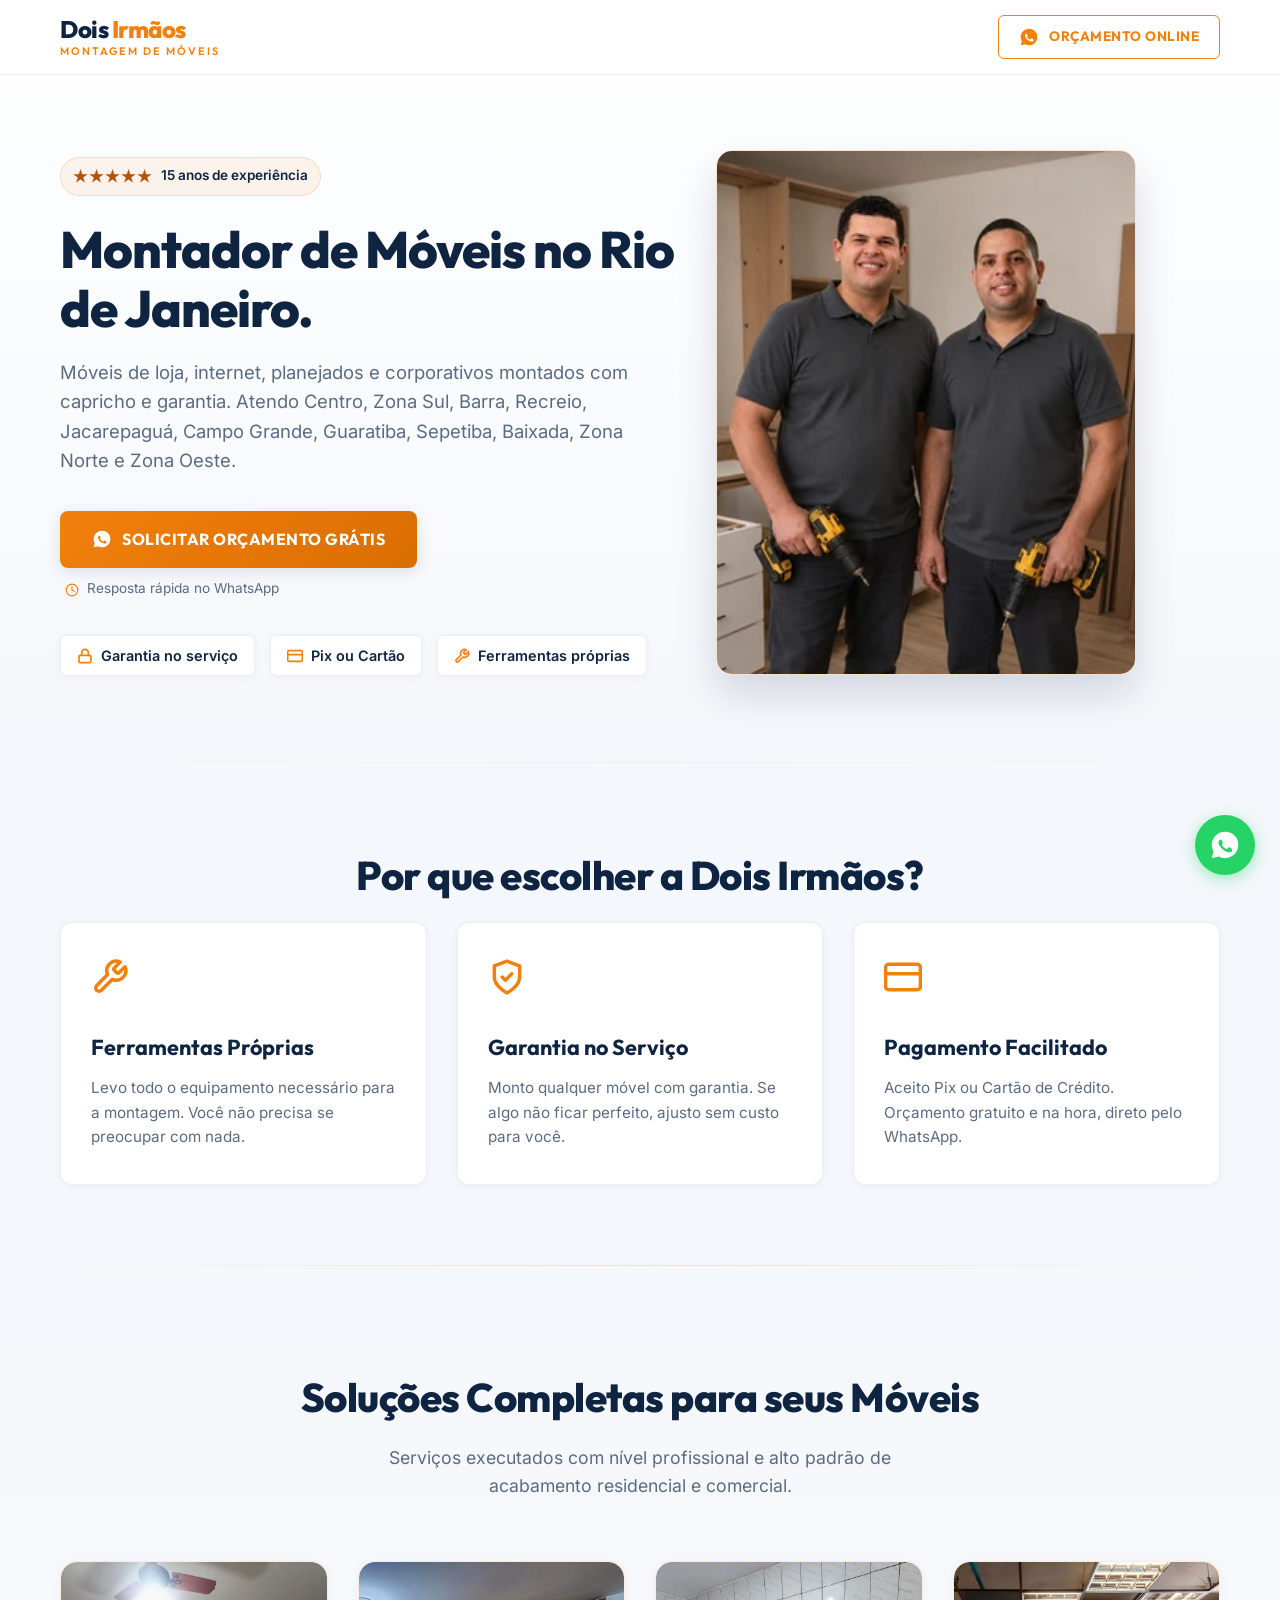
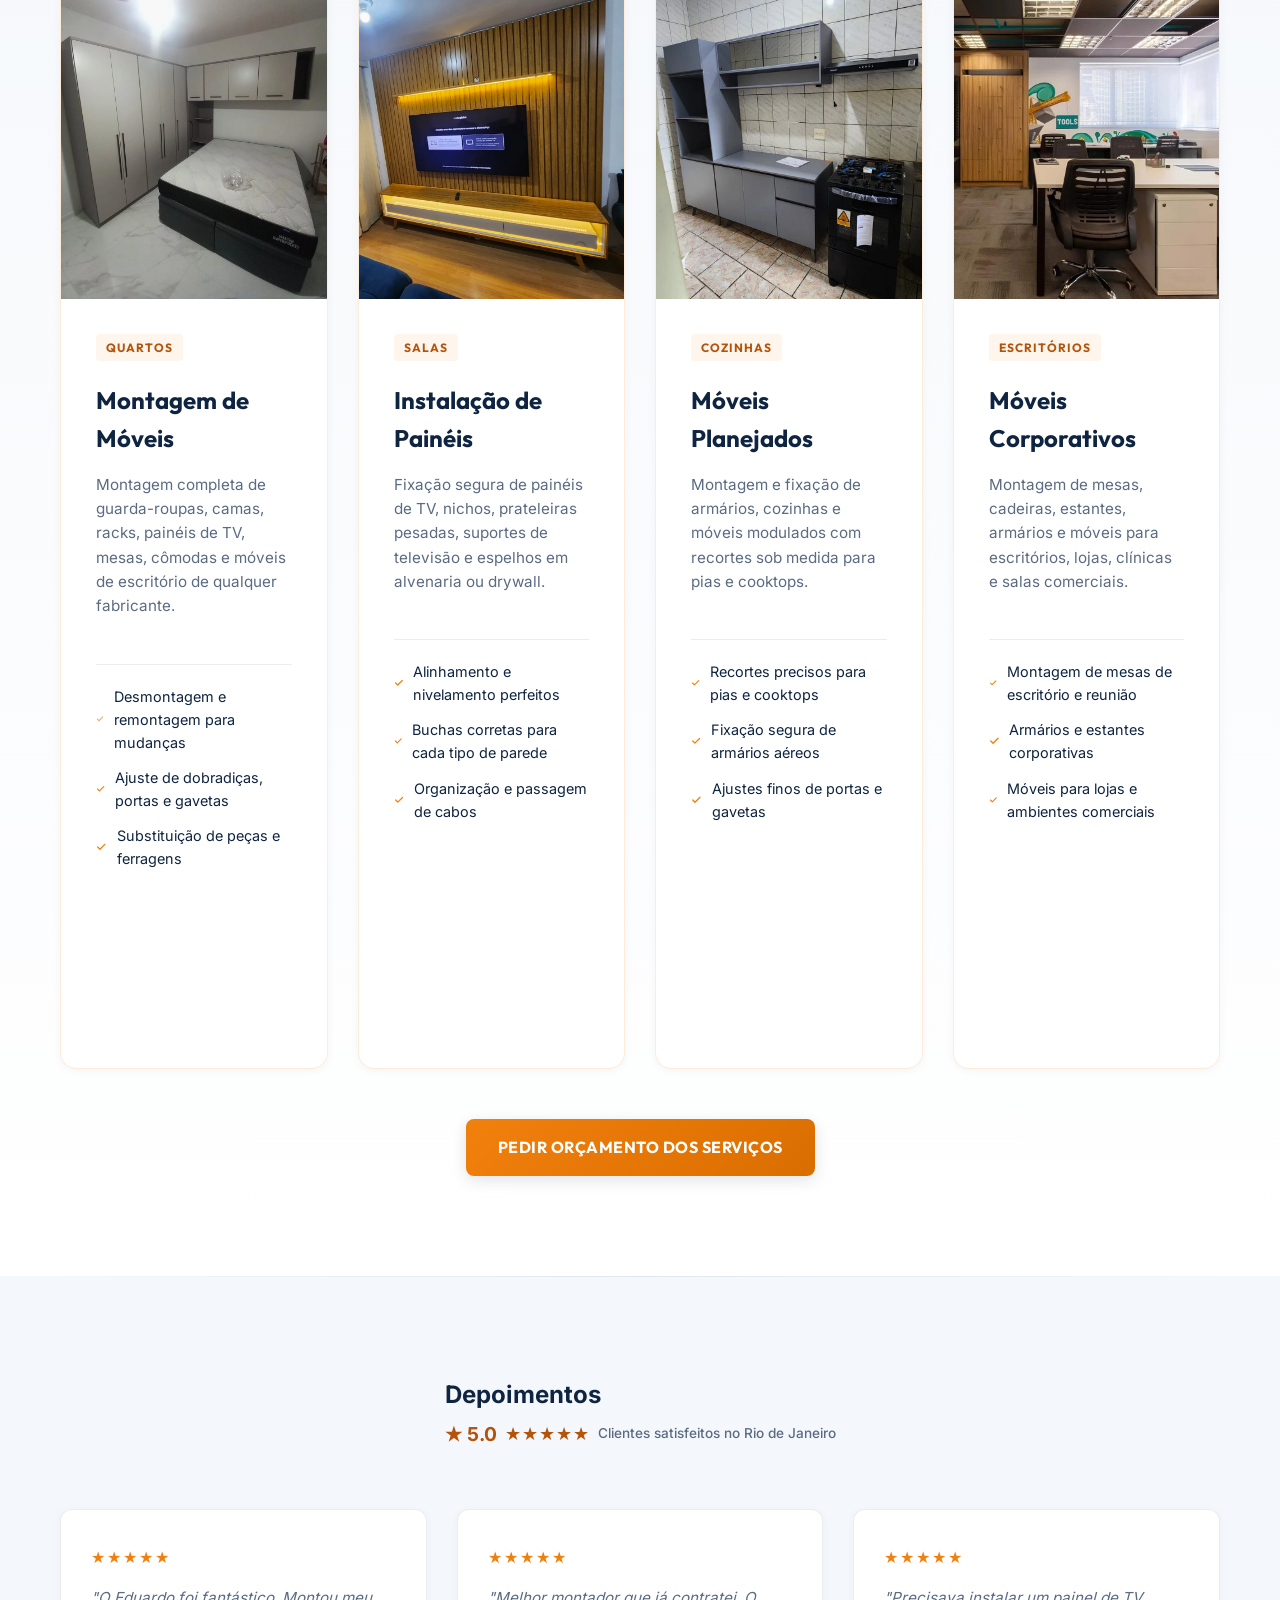
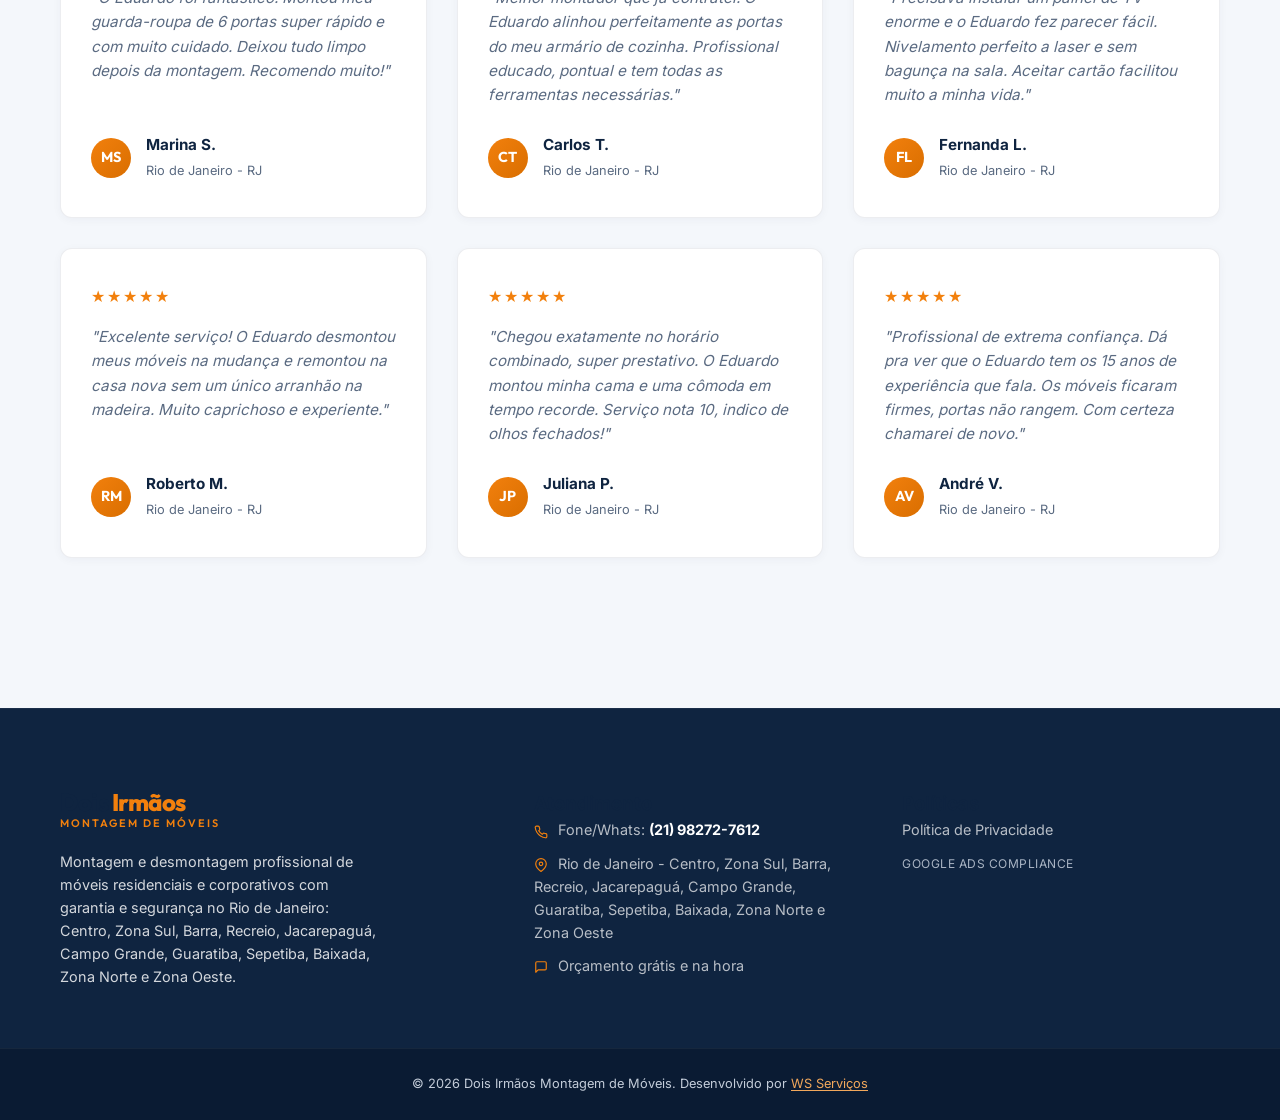
==== commit 5975d361: "Usa Hero-Desktop.webp (1122x1402 q96) para desktop e mostra hero 100% sem crop no mobile" ====
--- a/index.html
+++ b/index.html
@@ -37,9 +37,9 @@
     <meta property="og:description" content="Montagem profissional de móveis residenciais e corporativos com 15 anos de experiência e garantia. Orçamento grátis na hora pelo WhatsApp. Atendemos Centro, Zona Sul, Barra e mais regiões do Rio.">
     <meta property="og:type" content="website">
     <meta property="og:url" content="https://2irmaosmontagens.com.br">
-    <meta property="og:image" content="https://2irmaosmontagens.com.br/assets/Hero.webp">
-    <meta property="og:image:width" content="840">
-    <meta property="og:image:height" content="1050">
+    <meta property="og:image" content="https://2irmaosmontagens.com.br/assets/Hero-Desktop.webp">
+    <meta property="og:image:width" content="1122">
+    <meta property="og:image:height" content="1402">
     <meta property="og:image:type" content="image/webp">
     <meta property="og:locale" content="pt_BR">
     <meta property="og:site_name" content="Dois Irmãos Montagem de Móveis">
@@ -48,15 +48,15 @@
     <meta name="twitter:card" content="summary_large_image">
     <meta name="twitter:title" content="Montador de Móveis no Rio de Janeiro | Dois Irmãos Montagem de Móveis">
     <meta name="twitter:description" content="Montagem profissional de móveis residenciais e corporativos com 15 anos de experiência e garantia. Peça seu orçamento grátis no WhatsApp!">
-    <meta name="twitter:image" content="https://2irmaosmontagens.com.br/assets/Hero.webp">
+    <meta name="twitter:image" content="https://2irmaosmontagens.com.br/assets/Hero-Desktop.webp">
     
     <!-- Favicon SVG inline (chave de fenda + chave inglesa, laranja) -->
     <link rel="icon" type="image/svg+xml" href="data:image/svg+xml,<svg xmlns=%22http://www.w3.org/2000/svg%22 viewBox=%220 0 100 100%22><rect width=%22100%22 height=%22100%22 rx=%2220%22 fill=%22%230F2440%22/><g stroke=%22%23F2800D%22 stroke-width=%2212%22 stroke-linecap=%22round%22><path d=%22M25 25 L75 75%22/><path d=%22M62 15 L85 38%22/><path d=%22M15 62 L25 72%22/></g></svg>">
     
     <!-- Pré-carregamento da hero image (LCP) -->
     <link rel="preload" as="image" fetchpriority="high"
-          href="assets/Hero.webp"
-          imagesrcset="assets/Hero-280.webp 560w, assets/Hero.webp 840w"
+          href="assets/Hero-Desktop.webp"
+          imagesrcset="assets/Hero-280.webp 560w, assets/Hero-Desktop.webp 840w"
           imagesizes="(max-width: 768px) 280px, 420px">
 
     <!-- Fontes auto-hospedadas (Inter + Outfit variáveis) -->
@@ -96,7 +96,7 @@
         .cta-help-text{font-size:.85rem;color:var(--color-gray-text);padding-left:5px}
         .hero-image-wrapper{grid-column:2;display:flex;justify-content:center;align-items:center;width:100%;max-width:420px;aspect-ratio:4/5}
         .hero-image{width:100%;max-width:420px;aspect-ratio:4/5;object-fit:cover;border-radius:16px;border:1px solid rgba(242,128,13,0.2);box-shadow:0 20px 40px rgba(15,36,64,0.15)}
-        @media(max-width:768px){.main-header{padding:8px 0}.header-container{justify-content:center}.btn-header{display:none}.hero-section{padding-top:120px;padding-bottom:50px}.hero-container{grid-template-columns:1fr;grid-template-areas:"badge" "title" "image" "subtitle" "ctas";text-align:center;gap:25px}.badge-google{grid-area:badge;margin-bottom:0;justify-self:center}.hero-title{grid-area:title;font-size:2.1rem;margin:15px 0;letter-spacing:-0.5px}.hero-image-wrapper{grid-area:image;order:unset;display:flex;justify-content:center;margin:5px auto;max-width:280px;aspect-ratio:4/5}.hero-image{max-width:280px;width:100%;aspect-ratio:4/5;object-fit:cover;object-position:center;border-radius:12px;box-shadow:0 10px 30px rgba(15,36,64,0.15)}.hero-subtitle{grid-area:subtitle;font-size:1rem;margin-bottom:0;margin:0 auto;max-width:100%;line-height:1.5}.hero-ctas{grid-area:ctas;align-items:center;width:100%;margin-bottom:0;gap:15px;margin-top:8px}.btn-cta{width:100%;max-width:320px;padding:14px 28px;font-size:.95rem}}
+        @media(max-width:768px){.main-header{padding:8px 0}.header-container{justify-content:center}.btn-header{display:none}.hero-section{padding-top:120px;padding-bottom:50px}.hero-container{grid-template-columns:1fr;grid-template-areas:"badge" "title" "image" "subtitle" "ctas";text-align:center;gap:25px}.badge-google{grid-area:badge;margin-bottom:0;justify-self:center}.hero-title{grid-area:title;font-size:2.1rem;margin:15px 0;letter-spacing:-0.5px}.hero-image-wrapper{grid-area:image;order:unset;display:flex;justify-content:center;margin:5px auto;max-width:280px}.hero-image{max-width:280px;width:100%;height:auto;object-fit:contain;border-radius:12px;box-shadow:0 10px 30px rgba(15,36,64,0.15)}.hero-subtitle{grid-area:subtitle;font-size:1rem;margin-bottom:0;margin:0 auto;max-width:100%;line-height:1.5}.hero-ctas{grid-area:ctas;align-items:center;width:100%;margin-bottom:0;gap:15px;margin-top:8px}.btn-cta{width:100%;max-width:320px;padding:14px 28px;font-size:.95rem}}
         @media(max-width:480px){.btn-header{display:none}.header-container{justify-content:center}.logo-text{font-size:1.3rem}}
     </style>
     
@@ -168,8 +168,8 @@
             
             <div class="hero-image-wrapper">
                 <picture>
-                    <source srcset="assets/Hero-280.webp 560w, assets/Hero.webp 840w" sizes="(max-width: 768px) 280px, 420px" type="image/webp">
-                    <img src="assets/Hero.webp" alt="Equipe Dois Irmãos - Eduardo e irmão, montadores de móveis profissionais no Rio de Janeiro" class="hero-image" fetchpriority="high" width="420" height="525">
+<source srcset="assets/Hero-280.webp 560w, assets/Hero-Desktop.webp 840w" sizes="(max-width: 768px) 280px, 420px" type="image/webp">
+<img src="assets/Hero-Desktop.webp" alt="Equipe Dois Irmãos - Eduardo e irmão, montadores de móveis profissionais no Rio de Janeiro" class="hero-image" fetchpriority="high" width="420" height="525">
                 </picture>
             </div>
         </div>
--- a/style-light.css
+++ b/style-light.css
@@ -1 +1 @@
-:root{--color-bg:#F4F7FB;--color-bg-deep:#FFFFFF;--color-bg-light:#FFFFFF;--color-primary:#F2800D;--color-primary-dark:#B4530A;--color-primary-secondary:#D96E00;--color-navy:#0F2440;--color-white:#FFFFFF;--color-gray-light:#5B6B82;--color-gray-text:#5B6B82;--color-border:rgba(15,36,64,0.08);--font-titles:'Outfit',-apple-system,BlinkMacSystemFont,"Segoe UI",Roboto,sans-serif;--font-body:'Inter',-apple-system,BlinkMacSystemFont,"Segoe UI",Roboto,sans-serif;--glass-bg:rgba(255,255,255,0.9);--glass-border:rgba(242,128,13,0.15);--glass-border-hover:rgba(242,128,13,0.4);--transition-fast:all 0.2s cubic-bezier(0.4,0,0.2,1);--transition-smooth:all 0.4s cubic-bezier(0.4,0,0.2,1)}*,*::before,*::after{box-sizing:border-box;margin:0;padding:0}html{scroll-behavior:smooth;text-rendering:optimizeLegibility;-webkit-font-smoothing:antialiased;-moz-osx-font-smoothing:grayscale}body{background-color:var(--color-bg);color:var(--color-navy);font-family:var(--font-body);font-size:16px;line-height:1.6;overflow-x:hidden}.container{width:100%;max-width:1200px;margin-right:auto;margin-left:auto;padding-right:20px;padding-left:20px}.btn-cta{display:inline-flex;align-items:center;justify-content:center;gap:10px;font-family:var(--font-titles);font-weight:700;font-size:1rem;text-transform:uppercase;letter-spacing:0.5px;text-decoration:none;padding:16px 32px;border-radius:8px;border:none;cursor:pointer;transition:var(--transition-smooth);box-shadow:0 4px 15px rgba(15,36,64,0.12)}.btn-main-pulse{background:linear-gradient(135deg,var(--color-primary) 0%,var(--color-primary-secondary) 100%);color:var(--color-white);position:relative;z-index:1;overflow:hidden}.btn-main-pulse:hover{transform:translateY(-2px);box-shadow:0 8px 25px rgba(242,128,13,0.35);background:linear-gradient(135deg,#FF9A33 0%,#E07300 100%)}.btn-main-pulse:active{transform:translateY(0)}.icon-whatsapp{width:20px;height:20px}.main-header{background-color:rgba(255,255,255,0.95);border-bottom:1px solid var(--color-border);position:fixed;top:0;left:0;right:0;z-index:100;padding:15px 0;transition:var(--transition-fast);backdrop-filter:blur(8px)}.header-container{display:flex;justify-content:space-between;align-items:center}.logo{display:flex;align-items:center;gap:8px}.logo-icon{font-size:1.6rem}.logo-text{font-family:var(--font-titles);font-weight:800;font-size:1.5rem;color:var(--color-navy);letter-spacing:-0.5px;line-height:1.1}.logo-text span{color:var(--color-primary)}.logo-sub{display:block;font-family:var(--font-titles);font-size:0.68rem;font-weight:600;letter-spacing:2px;text-transform:uppercase;color:var(--color-gray-text);margin-top:3px}.btn-header{padding:10px 20px;font-size:0.85rem;border-radius:6px;background:transparent;color:var(--color-primary);border:1.5px solid var(--color-primary);box-shadow:none}.btn-header:hover{background-color:var(--color-primary);color:var(--color-white);box-shadow:0 4px 15px rgba(242,128,13,0.2)}.hero-section{position:relative;padding-top:150px;padding-bottom:80px;background:linear-gradient(180deg,var(--color-white) 0%,var(--color-bg) 100%);overflow:hidden}.hero-section::after{content:'';position:absolute;bottom:0;left:0;right:0;height:1px;background:linear-gradient(90deg,transparent 0%,rgba(242,128,13,0.3) 50%,transparent 100%);opacity:0.3}.hero-container{display:grid;grid-template-columns:1.1fr 0.9fr;gap:40px;align-items:center}.badge-google{display:inline-flex;align-items:center;gap:8px;background-color:rgba(242,128,13,0.08);border:1px solid rgba(242,128,13,0.2);padding:6px 12px;border-radius:50px;margin-bottom:24px}.star-rating{color:var(--color-primary-dark);font-weight:700;letter-spacing:2px}.badge-text{font-size:0.85rem;font-weight:600;color:var(--color-navy)}.hero-title{font-family:var(--font-titles);font-size:3.2rem;font-weight:800;line-height:1.15;color:var(--color-navy);margin-bottom:20px;letter-spacing:-1px}.hero-subtitle{font-size:1.15rem;color:var(--color-gray-text);margin-bottom:35px;max-width:580px}.hero-ctas{display:flex;flex-direction:column;align-items:flex-start;gap:10px;margin-bottom:35px}.cta-help-text{font-size:0.85rem;color:var(--color-gray-text);padding-left:5px}.hero-benefits{display:flex;flex-wrap:wrap;gap:15px}.benefit-tag{display:flex;align-items:center;gap:8px;font-size:0.9rem;font-weight:600;color:var(--color-navy);background-color:var(--color-white);border:1px solid var(--color-border);padding:8px 16px;border-radius:6px;box-shadow:0 2px 8px rgba(15,36,64,0.04)}.benefit-icon{font-size:1rem}.hero-image-wrapper{position:relative;display:flex;justify-content:center;align-items:center;width:100%;max-width:420px;aspect-ratio:4 / 5}.hero-image{width:100%;max-width:420px;aspect-ratio:4 / 5;object-fit:cover;border-radius:16px;border:1px solid rgba(242,128,13,0.2);box-shadow:0 20px 40px rgba(15,36,64,0.15);transition:var(--transition-smooth)}.hero-image:hover{transform:scale(1.02);border-color:var(--color-primary);box-shadow:0 20px 50px rgba(15,36,64,0.2)}.diferenciais-section{padding:80px 0;background-color:var(--color-bg);position:relative}.diferenciais-grid{display:grid;grid-template-columns:repeat(3,1fr);gap:30px}.diferencial-card{background-color:var(--color-white);border:1px solid var(--color-border);padding:35px 30px;border-radius:12px;transition:var(--transition-smooth);position:relative;overflow:hidden;box-shadow:0 2px 10px rgba(15,36,64,0.04)}.diferencial-card::before{content:'';position:absolute;top:0;left:0;width:3px;height:100%;background:linear-gradient(180deg,var(--color-primary) 0%,transparent 100%);opacity:0;transition:var(--transition-fast)}.diferencial-card:hover{transform:translateY(-5px);border-color:rgba(242,128,13,0.25);box-shadow:0 10px 30px rgba(15,36,64,0.1)}.diferencial-card:hover::before{opacity:1}.dif-icon-wrapper{font-size:2rem;margin-bottom:20px;display:inline-block}.diferencial-card h3{font-family:var(--font-titles);font-size:1.35rem;font-weight:700;margin-bottom:12px;color:var(--color-navy)}.diferencial-card p{font-size:0.95rem;color:var(--color-gray-text);line-height:1.6}.services-section{padding:100px 0;background:linear-gradient(180deg,var(--color-bg) 0%,var(--color-white) 100%);position:relative}.services-section::before{content:'';position:absolute;top:0;left:0;right:0;height:1px;background:linear-gradient(90deg,transparent 0%,rgba(242,128,13,0.2) 50%,transparent 100%)}.section-title{font-family:var(--font-titles);font-size:2.5rem;font-weight:800;text-align:center;margin-bottom:15px;letter-spacing:-0.5px;color:var(--color-navy)}.section-subtitle{font-size:1.1rem;color:var(--color-gray-text);text-align:center;max-width:600px;margin:0 auto 60px auto}.services-grid{display:grid;grid-template-columns:repeat(4,1fr);gap:30px;margin-bottom:50px}.service-card{background:var(--glass-bg);border:1px solid var(--glass-border);border-radius:16px;overflow:hidden;transition:var(--transition-smooth);display:flex;flex-direction:column;box-shadow:0 2px 10px rgba(15,36,64,0.04)}.service-thumb{width:100%;aspect-ratio:4/5;object-fit:cover;object-position:center;display:block;border-radius:16px 16px 0 0}.service-card:hover{transform:translateY(-8px);border-color:var(--glass-border-hover);box-shadow:0 15px 35px rgba(242,128,13,0.1),0 5px 15px rgba(15,36,64,0.06)}.service-content{padding:35px;display:flex;flex-direction:column;height:100%}.service-tag{display:inline-block;align-self:flex-start;font-family:var(--font-titles);font-size:0.75rem;font-weight:700;text-transform:uppercase;letter-spacing:1px;color:var(--color-primary-dark);background-color:rgba(242,128,13,0.08);padding:4px 10px;border-radius:4px;margin-bottom:20px}.service-card h3{font-family:var(--font-titles);font-size:1.5rem;font-weight:700;margin-bottom:15px;color:var(--color-navy)}.service-card p{font-size:0.95rem;color:var(--color-gray-text);margin-bottom:25px;line-height:1.6}.service-list{list-style:none;margin-top:20px;display:flex;flex-direction:column;gap:12px;border-top:1px solid var(--color-border);padding-top:20px}.service-list li{font-size:0.9rem;color:var(--color-navy);display:flex;align-items:center;gap:10px}.services-action{text-align:center;margin-top:40px}.depoimentos-section{padding:100px 0;background-color:var(--color-bg);position:relative}.depoimentos-section::before{content:'';position:absolute;top:0;left:0;right:0;height:1px;background:linear-gradient(90deg,transparent 0%,var(--color-border) 50%,transparent 100%)}.depoimentos-header{display:flex;justify-content:center;margin-bottom:60px}.g-logo-wrapper{display:flex;align-items:center;gap:20px}.icon-google{width:48px;height:48px;color:var(--color-navy);opacity:0.9}.g-logo-wrapper h2{font-family:var(--font-titles);font-size:2rem;font-weight:800;letter-spacing:-0.5px;color:var(--color-navy)}.google-rating{display:flex;align-items:center;gap:8px;margin-top:4px}.rating-num{font-size:1.2rem;font-weight:800;color:var(--color-primary-dark)}.rating-stars{color:var(--color-primary-dark);font-size:1.1rem;letter-spacing:1px}.rating-count{font-size:0.85rem;color:var(--color-gray-text);font-weight:500}.depoimentos-grid{display:grid;grid-template-columns:repeat(3,1fr);gap:30px;margin-bottom:50px}.depoimento-card{background-color:var(--color-white);border:1px solid var(--color-border);border-radius:12px;padding:35px 30px;display:flex;flex-direction:column;transition:var(--transition-smooth);box-shadow:0 2px 10px rgba(15,36,64,0.04)}.depoimento-card:hover{transform:scale(1.01);border-color:rgba(242,128,13,0.15);box-shadow:0 8px 25px rgba(15,36,64,0.08)}.depoimento-rating{color:var(--color-primary);font-size:1rem;letter-spacing:2px;margin-bottom:15px}.depoimento-text{font-size:0.95rem;color:var(--color-gray-light);line-height:1.6;margin-bottom:25px;font-style:italic}.depoimento-author{display:flex;align-items:center;gap:15px;margin-top:auto}.author-avatar{width:40px;height:40px;border-radius:50%;background:linear-gradient(135deg,var(--color-primary) 0%,var(--color-primary-secondary) 100%);color:var(--color-white);font-weight:700;font-family:var(--font-titles);display:flex;align-items:center;justify-content:center;font-size:0.9rem}.depoimento-author h3{font-size:0.95rem;font-weight:700;color:var(--color-navy)}.depoimento-author span{font-size:0.8rem;color:var(--color-gray-text)}.google-link-wrapper{text-align:center;margin-top:30px}.link-google-perfil{font-family:var(--font-titles);color:var(--color-primary-dark);text-decoration:underline;text-underline-offset:3px;font-size:0.95rem;font-weight:600;transition:var(--transition-fast);border-bottom:1.5px solid transparent;padding-bottom:2px}.link-google-perfil:hover{color:var(--color-navy);border-color:var(--color-navy)}.main-footer{background-color:var(--color-navy);border-top:1px solid rgba(255,255,255,0.05);padding-top:80px}.footer-container{display:grid;grid-template-columns:1.2fr 0.9fr 0.9fr;gap:50px;padding-bottom:60px}.footer-brand .logo{margin-bottom:20px}.footer-brand p{font-size:0.9rem;color:rgba(255,255,255,0.82);max-width:320px}.main-footer h4{font-family:var(--font-titles);font-size:1.15rem;font-weight:700;color:var(--color-white);margin-bottom:20px;position:relative;display:inline-block}.main-footer h4::after{content:'';position:absolute;bottom:-6px;left:0;width:25px;height:2px;background-color:var(--color-primary)}.footer-info p{font-size:0.9rem;color:rgba(255,255,255,0.7);margin-bottom:10px}.footer-info strong{color:var(--color-white)}.footer-links{display:flex;flex-direction:column;align-items:flex-start}.footer-link{font-size:0.9rem;color:rgba(255,255,255,0.7);text-decoration:none;transition:var(--transition-fast);margin-bottom:8px}.footer-link:hover{color:var(--color-primary)}.footer-link-sub{font-size:0.75rem;color:#A9B4C3;text-transform:uppercase;letter-spacing:0.5px;margin-top:4px}.footer-bottom{background-color:#0A1B33;border-top:1px solid rgba(255,255,255,0.05);text-align:center;padding:25px 0}.footer-bottom p{font-size:0.8rem;color:#C3CCD9}.icon-svg{width:38px;height:38px;color:var(--color-primary);stroke:var(--color-primary);stroke-width:2.2;stroke-linecap:round;stroke-linejoin:round;fill:none;display:inline-block;transition:var(--transition-fast)}.diferencial-card:hover .icon-svg{transform:scale(1.1);color:var(--color-navy);stroke:var(--color-navy)}.btn-whatsapp-flutuante{position:fixed;bottom:25px;right:25px;width:60px;height:60px;background-color:#25D366;color:var(--color-white);border-radius:50%;display:flex;align-items:center;justify-content:center;box-shadow:0 4px 15px rgba(37,211,102,0.4);z-index:999;text-decoration:none;transition:var(--transition-smooth);animation:pulse-whatsapp 2s infinite}.btn-whatsapp-flutuante:hover{transform:scale(1.1);background-color:#20BA56;box-shadow:0 6px 20px rgba(37,211,102,0.6)}.btn-whatsapp-flutuante svg{width:32px;height:32px}@keyframes pulse-whatsapp{0%{box-shadow:0 4px 15px rgba(37,211,102,0.4)}50%{box-shadow:0 4px 25px rgba(37,211,102,0.8)}100%{box-shadow:0 4px 15px rgba(37,211,102,0.4)}}@media (max-width:1024px){.hero-title{font-size:2.6rem}.hero-container{gap:30px}.services-grid{grid-template-columns:repeat(2,1fr);gap:20px}.depoimentos-grid{grid-template-columns:repeat(2,1fr)}}@media (max-width:768px){.main-header{padding:10px 0}.header-container{justify-content:center}.btn-header{display:none}.logo-text{font-size:1.4rem}.hero-section{padding-top:130px;padding-bottom:50px}.hero-container{display:grid;grid-template-columns:1fr;grid-template-areas:"badge" "title" "image" "subtitle" "ctas";text-align:center;gap:25px}.badge-google{grid-area:badge;margin-bottom:0;justify-self:center}.hero-title{grid-area:title;font-size:2.1rem;margin:15px 0;letter-spacing:-0.5px}.hero-image-wrapper{grid-area:image;order:unset;display:flex;justify-content:center;margin:5px auto;max-width:280px;aspect-ratio:4 / 5}.hero-image{max-width:280px;width:100%;aspect-ratio:4 / 5;object-fit:cover;object-position:center;border-radius:12px;box-shadow:0 10px 30px rgba(15,36,64,0.15)}.hero-subtitle{grid-area:subtitle;font-size:1rem;margin-bottom:0;margin-right:auto;margin-left:auto;max-width:100%;line-height:1.5}.hero-ctas{grid-area:ctas;align-items:center;width:100%;margin-bottom:0;gap:15px;margin-top:8px}.hero-benefits{justify-content:center}.btn-cta{width:100%;max-width:320px;padding:14px 28px;font-size:0.95rem}.diferenciais-section{padding:50px 0}.diferenciais-grid{grid-template-columns:1fr;gap:16px}.diferencial-card{padding:24px 20px;text-align:center}.dif-icon-wrapper{margin-bottom:12px}.diferencial-card h3{font-size:1.25rem;margin-bottom:8px}.diferencial-card p{font-size:0.9rem}.services-section{padding:70px 0}.section-title{font-size:1.8rem}.section-subtitle{font-size:0.95rem;margin-bottom:30px;padding:0 10px}.services-grid{grid-template-columns:1fr;gap:20px}.service-content{padding:24px 20px}.service-card h3{font-size:1.35rem;margin-bottom:10px}.service-card p{font-size:0.9rem;margin-bottom:20px}.service-list{padding-top:15px;gap:10px}.service-list li{font-size:0.85rem}.services-action{margin-top:30px}.depoimentos-section{padding:70px 0}.g-logo-wrapper{flex-direction:column;text-align:center;gap:8px}.g-logo-wrapper h2{font-size:1.6rem}.depoimentos-grid{grid-template-columns:1fr;gap:20px}.depoimento-card{padding:24px 20px}.depoimento-text{font-size:0.9rem;margin-bottom:20px}.footer-container{grid-template-columns:1fr;gap:30px;text-align:center}.footer-brand p{margin-right:auto;margin-left:auto}.footer-brand .logo,.footer-links{align-items:center}.main-footer h4::after{left:50%;transform:translateX(-50%)}}@media (max-width:480px){.btn-header{display:none}.header-container{justify-content:center}.logo-text{font-size:1.3rem}}+:root{--color-bg:#F4F7FB;--color-bg-deep:#FFFFFF;--color-bg-light:#FFFFFF;--color-primary:#F2800D;--color-primary-dark:#B4530A;--color-primary-secondary:#D96E00;--color-navy:#0F2440;--color-white:#FFFFFF;--color-gray-light:#5B6B82;--color-gray-text:#5B6B82;--color-border:rgba(15,36,64,0.08);--font-titles:'Outfit',-apple-system,BlinkMacSystemFont,"Segoe UI",Roboto,sans-serif;--font-body:'Inter',-apple-system,BlinkMacSystemFont,"Segoe UI",Roboto,sans-serif;--glass-bg:rgba(255,255,255,0.9);--glass-border:rgba(242,128,13,0.15);--glass-border-hover:rgba(242,128,13,0.4);--transition-fast:all 0.2s cubic-bezier(0.4,0,0.2,1);--transition-smooth:all 0.4s cubic-bezier(0.4,0,0.2,1)}*,*::before,*::after{box-sizing:border-box;margin:0;padding:0}html{scroll-behavior:smooth;text-rendering:optimizeLegibility;-webkit-font-smoothing:antialiased;-moz-osx-font-smoothing:grayscale}body{background-color:var(--color-bg);color:var(--color-navy);font-family:var(--font-body);font-size:16px;line-height:1.6;overflow-x:hidden}.container{width:100%;max-width:1200px;margin-right:auto;margin-left:auto;padding-right:20px;padding-left:20px}.btn-cta{display:inline-flex;align-items:center;justify-content:center;gap:10px;font-family:var(--font-titles);font-weight:700;font-size:1rem;text-transform:uppercase;letter-spacing:0.5px;text-decoration:none;padding:16px 32px;border-radius:8px;border:none;cursor:pointer;transition:var(--transition-smooth);box-shadow:0 4px 15px rgba(15,36,64,0.12)}.btn-main-pulse{background:linear-gradient(135deg,var(--color-primary) 0%,var(--color-primary-secondary) 100%);color:var(--color-white);position:relative;z-index:1;overflow:hidden}.btn-main-pulse:hover{transform:translateY(-2px);box-shadow:0 8px 25px rgba(242,128,13,0.35);background:linear-gradient(135deg,#FF9A33 0%,#E07300 100%)}.btn-main-pulse:active{transform:translateY(0)}.icon-whatsapp{width:20px;height:20px}.main-header{background-color:rgba(255,255,255,0.95);border-bottom:1px solid var(--color-border);position:fixed;top:0;left:0;right:0;z-index:100;padding:15px 0;transition:var(--transition-fast);backdrop-filter:blur(8px)}.header-container{display:flex;justify-content:space-between;align-items:center}.logo{display:flex;align-items:center;gap:8px}.logo-icon{font-size:1.6rem}.logo-text{font-family:var(--font-titles);font-weight:800;font-size:1.5rem;color:var(--color-navy);letter-spacing:-0.5px;line-height:1.1}.logo-text span{color:var(--color-primary)}.logo-sub{display:block;font-family:var(--font-titles);font-size:0.68rem;font-weight:600;letter-spacing:2px;text-transform:uppercase;color:var(--color-gray-text);margin-top:3px}.btn-header{padding:10px 20px;font-size:0.85rem;border-radius:6px;background:transparent;color:var(--color-primary);border:1.5px solid var(--color-primary);box-shadow:none}.btn-header:hover{background-color:var(--color-primary);color:var(--color-white);box-shadow:0 4px 15px rgba(242,128,13,0.2)}.hero-section{position:relative;padding-top:150px;padding-bottom:80px;background:linear-gradient(180deg,var(--color-white) 0%,var(--color-bg) 100%);overflow:hidden}.hero-section::after{content:'';position:absolute;bottom:0;left:0;right:0;height:1px;background:linear-gradient(90deg,transparent 0%,rgba(242,128,13,0.3) 50%,transparent 100%);opacity:0.3}.hero-container{display:grid;grid-template-columns:1.1fr 0.9fr;gap:40px;align-items:center}.badge-google{display:inline-flex;align-items:center;gap:8px;background-color:rgba(242,128,13,0.08);border:1px solid rgba(242,128,13,0.2);padding:6px 12px;border-radius:50px;margin-bottom:24px}.star-rating{color:var(--color-primary-dark);font-weight:700;letter-spacing:2px}.badge-text{font-size:0.85rem;font-weight:600;color:var(--color-navy)}.hero-title{font-family:var(--font-titles);font-size:3.2rem;font-weight:800;line-height:1.15;color:var(--color-navy);margin-bottom:20px;letter-spacing:-1px}.hero-subtitle{font-size:1.15rem;color:var(--color-gray-text);margin-bottom:35px;max-width:580px}.hero-ctas{display:flex;flex-direction:column;align-items:flex-start;gap:10px;margin-bottom:35px}.cta-help-text{font-size:0.85rem;color:var(--color-gray-text);padding-left:5px}.hero-benefits{display:flex;flex-wrap:wrap;gap:15px}.benefit-tag{display:flex;align-items:center;gap:8px;font-size:0.9rem;font-weight:600;color:var(--color-navy);background-color:var(--color-white);border:1px solid var(--color-border);padding:8px 16px;border-radius:6px;box-shadow:0 2px 8px rgba(15,36,64,0.04)}.benefit-icon{font-size:1rem}.hero-image-wrapper{position:relative;display:flex;justify-content:center;align-items:center;width:100%;max-width:420px;aspect-ratio:4 / 5}.hero-image{width:100%;max-width:420px;aspect-ratio:4 / 5;object-fit:cover;border-radius:16px;border:1px solid rgba(242,128,13,0.2);box-shadow:0 20px 40px rgba(15,36,64,0.15);transition:var(--transition-smooth)}.hero-image:hover{transform:scale(1.02);border-color:var(--color-primary);box-shadow:0 20px 50px rgba(15,36,64,0.2)}.diferenciais-section{padding:80px 0;background-color:var(--color-bg);position:relative}.diferenciais-grid{display:grid;grid-template-columns:repeat(3,1fr);gap:30px}.diferencial-card{background-color:var(--color-white);border:1px solid var(--color-border);padding:35px 30px;border-radius:12px;transition:var(--transition-smooth);position:relative;overflow:hidden;box-shadow:0 2px 10px rgba(15,36,64,0.04)}.diferencial-card::before{content:'';position:absolute;top:0;left:0;width:3px;height:100%;background:linear-gradient(180deg,var(--color-primary) 0%,transparent 100%);opacity:0;transition:var(--transition-fast)}.diferencial-card:hover{transform:translateY(-5px);border-color:rgba(242,128,13,0.25);box-shadow:0 10px 30px rgba(15,36,64,0.1)}.diferencial-card:hover::before{opacity:1}.dif-icon-wrapper{font-size:2rem;margin-bottom:20px;display:inline-block}.diferencial-card h3{font-family:var(--font-titles);font-size:1.35rem;font-weight:700;margin-bottom:12px;color:var(--color-navy)}.diferencial-card p{font-size:0.95rem;color:var(--color-gray-text);line-height:1.6}.services-section{padding:100px 0;background:linear-gradient(180deg,var(--color-bg) 0%,var(--color-white) 100%);position:relative}.services-section::before{content:'';position:absolute;top:0;left:0;right:0;height:1px;background:linear-gradient(90deg,transparent 0%,rgba(242,128,13,0.2) 50%,transparent 100%)}.section-title{font-family:var(--font-titles);font-size:2.5rem;font-weight:800;text-align:center;margin-bottom:15px;letter-spacing:-0.5px;color:var(--color-navy)}.section-subtitle{font-size:1.1rem;color:var(--color-gray-text);text-align:center;max-width:600px;margin:0 auto 60px auto}.services-grid{display:grid;grid-template-columns:repeat(4,1fr);gap:30px;margin-bottom:50px}.service-card{background:var(--glass-bg);border:1px solid var(--glass-border);border-radius:16px;overflow:hidden;transition:var(--transition-smooth);display:flex;flex-direction:column;box-shadow:0 2px 10px rgba(15,36,64,0.04)}.service-thumb{width:100%;aspect-ratio:4/5;object-fit:cover;object-position:center;display:block;border-radius:16px 16px 0 0}.service-card:hover{transform:translateY(-8px);border-color:var(--glass-border-hover);box-shadow:0 15px 35px rgba(242,128,13,0.1),0 5px 15px rgba(15,36,64,0.06)}.service-content{padding:35px;display:flex;flex-direction:column;height:100%}.service-tag{display:inline-block;align-self:flex-start;font-family:var(--font-titles);font-size:0.75rem;font-weight:700;text-transform:uppercase;letter-spacing:1px;color:var(--color-primary-dark);background-color:rgba(242,128,13,0.08);padding:4px 10px;border-radius:4px;margin-bottom:20px}.service-card h3{font-family:var(--font-titles);font-size:1.5rem;font-weight:700;margin-bottom:15px;color:var(--color-navy)}.service-card p{font-size:0.95rem;color:var(--color-gray-text);margin-bottom:25px;line-height:1.6}.service-list{list-style:none;margin-top:20px;display:flex;flex-direction:column;gap:12px;border-top:1px solid var(--color-border);padding-top:20px}.service-list li{font-size:0.9rem;color:var(--color-navy);display:flex;align-items:center;gap:10px}.services-action{text-align:center;margin-top:40px}.depoimentos-section{padding:100px 0;background-color:var(--color-bg);position:relative}.depoimentos-section::before{content:'';position:absolute;top:0;left:0;right:0;height:1px;background:linear-gradient(90deg,transparent 0%,var(--color-border) 50%,transparent 100%)}.depoimentos-header{display:flex;justify-content:center;margin-bottom:60px}.g-logo-wrapper{display:flex;align-items:center;gap:20px}.icon-google{width:48px;height:48px;color:var(--color-navy);opacity:0.9}.g-logo-wrapper h2{font-family:var(--font-titles);font-size:2rem;font-weight:800;letter-spacing:-0.5px;color:var(--color-navy)}.google-rating{display:flex;align-items:center;gap:8px;margin-top:4px}.rating-num{font-size:1.2rem;font-weight:800;color:var(--color-primary-dark)}.rating-stars{color:var(--color-primary-dark);font-size:1.1rem;letter-spacing:1px}.rating-count{font-size:0.85rem;color:var(--color-gray-text);font-weight:500}.depoimentos-grid{display:grid;grid-template-columns:repeat(3,1fr);gap:30px;margin-bottom:50px}.depoimento-card{background-color:var(--color-white);border:1px solid var(--color-border);border-radius:12px;padding:35px 30px;display:flex;flex-direction:column;transition:var(--transition-smooth);box-shadow:0 2px 10px rgba(15,36,64,0.04)}.depoimento-card:hover{transform:scale(1.01);border-color:rgba(242,128,13,0.15);box-shadow:0 8px 25px rgba(15,36,64,0.08)}.depoimento-rating{color:var(--color-primary);font-size:1rem;letter-spacing:2px;margin-bottom:15px}.depoimento-text{font-size:0.95rem;color:var(--color-gray-light);line-height:1.6;margin-bottom:25px;font-style:italic}.depoimento-author{display:flex;align-items:center;gap:15px;margin-top:auto}.author-avatar{width:40px;height:40px;border-radius:50%;background:linear-gradient(135deg,var(--color-primary) 0%,var(--color-primary-secondary) 100%);color:var(--color-white);font-weight:700;font-family:var(--font-titles);display:flex;align-items:center;justify-content:center;font-size:0.9rem}.depoimento-author h3{font-size:0.95rem;font-weight:700;color:var(--color-navy)}.depoimento-author span{font-size:0.8rem;color:var(--color-gray-text)}.google-link-wrapper{text-align:center;margin-top:30px}.link-google-perfil{font-family:var(--font-titles);color:var(--color-primary-dark);text-decoration:underline;text-underline-offset:3px;font-size:0.95rem;font-weight:600;transition:var(--transition-fast);border-bottom:1.5px solid transparent;padding-bottom:2px}.link-google-perfil:hover{color:var(--color-navy);border-color:var(--color-navy)}.main-footer{background-color:var(--color-navy);border-top:1px solid rgba(255,255,255,0.05);padding-top:80px}.footer-container{display:grid;grid-template-columns:1.2fr 0.9fr 0.9fr;gap:50px;padding-bottom:60px}.footer-brand .logo{margin-bottom:20px}.footer-brand p{font-size:0.9rem;color:rgba(255,255,255,0.82);max-width:320px}.main-footer h4{font-family:var(--font-titles);font-size:1.15rem;font-weight:700;color:var(--color-white);margin-bottom:20px;position:relative;display:inline-block}.main-footer h4::after{content:'';position:absolute;bottom:-6px;left:0;width:25px;height:2px;background-color:var(--color-primary)}.footer-info p{font-size:0.9rem;color:rgba(255,255,255,0.7);margin-bottom:10px}.footer-info strong{color:var(--color-white)}.footer-links{display:flex;flex-direction:column;align-items:flex-start}.footer-link{font-size:0.9rem;color:rgba(255,255,255,0.7);text-decoration:none;transition:var(--transition-fast);margin-bottom:8px}.footer-link:hover{color:var(--color-primary)}.footer-link-sub{font-size:0.75rem;color:#A9B4C3;text-transform:uppercase;letter-spacing:0.5px;margin-top:4px}.footer-bottom{background-color:#0A1B33;border-top:1px solid rgba(255,255,255,0.05);text-align:center;padding:25px 0}.footer-bottom p{font-size:0.8rem;color:#C3CCD9}.icon-svg{width:38px;height:38px;color:var(--color-primary);stroke:var(--color-primary);stroke-width:2.2;stroke-linecap:round;stroke-linejoin:round;fill:none;display:inline-block;transition:var(--transition-fast)}.diferencial-card:hover .icon-svg{transform:scale(1.1);color:var(--color-navy);stroke:var(--color-navy)}.btn-whatsapp-flutuante{position:fixed;bottom:25px;right:25px;width:60px;height:60px;background-color:#25D366;color:var(--color-white);border-radius:50%;display:flex;align-items:center;justify-content:center;box-shadow:0 4px 15px rgba(37,211,102,0.4);z-index:999;text-decoration:none;transition:var(--transition-smooth);animation:pulse-whatsapp 2s infinite}.btn-whatsapp-flutuante:hover{transform:scale(1.1);background-color:#20BA56;box-shadow:0 6px 20px rgba(37,211,102,0.6)}.btn-whatsapp-flutuante svg{width:32px;height:32px}@keyframes pulse-whatsapp{0%{box-shadow:0 4px 15px rgba(37,211,102,0.4)}50%{box-shadow:0 4px 25px rgba(37,211,102,0.8)}100%{box-shadow:0 4px 15px rgba(37,211,102,0.4)}}@media (max-width:1024px){.hero-title{font-size:2.6rem}.hero-container{gap:30px}.services-grid{grid-template-columns:repeat(2,1fr);gap:20px}.depoimentos-grid{grid-template-columns:repeat(2,1fr)}}@media (max-width:768px){.main-header{padding:10px 0}.header-container{justify-content:center}.btn-header{display:none}.logo-text{font-size:1.4rem}.hero-section{padding-top:130px;padding-bottom:50px}.hero-container{display:grid;grid-template-columns:1fr;grid-template-areas:"badge" "title" "image" "subtitle" "ctas";text-align:center;gap:25px}.badge-google{grid-area:badge;margin-bottom:0;justify-self:center}.hero-title{grid-area:title;font-size:2.1rem;margin:15px 0;letter-spacing:-0.5px}.hero-image-wrapper{grid-area:image;order:unset;display:flex;justify-content:center;margin:5px auto;max-width:280px}.hero-image{max-width:280px;width:100%;height:auto;object-fit:contain;border-radius:12px;box-shadow:0 10px 30px rgba(15,36,64,0.15)}.hero-subtitle{grid-area:subtitle;font-size:1rem;margin-bottom:0;margin-right:auto;margin-left:auto;max-width:100%;line-height:1.5}.hero-ctas{grid-area:ctas;align-items:center;width:100%;margin-bottom:0;gap:15px;margin-top:8px}.hero-benefits{justify-content:center}.btn-cta{width:100%;max-width:320px;padding:14px 28px;font-size:0.95rem}.diferenciais-section{padding:50px 0}.diferenciais-grid{grid-template-columns:1fr;gap:16px}.diferencial-card{padding:24px 20px;text-align:center}.dif-icon-wrapper{margin-bottom:12px}.diferencial-card h3{font-size:1.25rem;margin-bottom:8px}.diferencial-card p{font-size:0.9rem}.services-section{padding:70px 0}.section-title{font-size:1.8rem}.section-subtitle{font-size:0.95rem;margin-bottom:30px;padding:0 10px}.services-grid{grid-template-columns:1fr;gap:20px}.service-content{padding:24px 20px}.service-card h3{font-size:1.35rem;margin-bottom:10px}.service-card p{font-size:0.9rem;margin-bottom:20px}.service-list{padding-top:15px;gap:10px}.service-list li{font-size:0.85rem}.services-action{margin-top:30px}.depoimentos-section{padding:70px 0}.g-logo-wrapper{flex-direction:column;text-align:center;gap:8px}.g-logo-wrapper h2{font-size:1.6rem}.depoimentos-grid{grid-template-columns:1fr;gap:20px}.depoimento-card{padding:24px 20px}.depoimento-text{font-size:0.9rem;margin-bottom:20px}.footer-container{grid-template-columns:1fr;gap:30px;text-align:center}.footer-brand p{margin-right:auto;margin-left:auto}.footer-brand .logo,.footer-links{align-items:center}.main-footer h4::after{left:50%;transform:translateX(-50%)}}@media (max-width:480px){.btn-header{display:none}.header-container{justify-content:center}.logo-text{font-size:1.3rem}}
--- a/style-light.css
+++ b/style-light.css
@@ -1 +1 @@
-:root{--color-bg:#F4F7FB;--color-bg-deep:#FFFFFF;--color-bg-light:#FFFFFF;--color-primary:#F2800D;--color-primary-dark:#B4530A;--color-primary-secondary:#D96E00;--color-navy:#0F2440;--color-white:#FFFFFF;--color-gray-light:#5B6B82;--color-gray-text:#5B6B82;--color-border:rgba(15,36,64,0.08);--font-titles:'Outfit',-apple-system,BlinkMacSystemFont,"Segoe UI",Roboto,sans-serif;--font-body:'Inter',-apple-system,BlinkMacSystemFont,"Segoe UI",Roboto,sans-serif;--glass-bg:rgba(255,255,255,0.9);--glass-border:rgba(242,128,13,0.15);--glass-border-hover:rgba(242,128,13,0.4);--transition-fast:all 0.2s cubic-bezier(0.4,0,0.2,1);--transition-smooth:all 0.4s cubic-bezier(0.4,0,0.2,1)}*,*::before,*::after{box-sizing:border-box;margin:0;padding:0}html{scroll-behavior:smooth;text-rendering:optimizeLegibility;-webkit-font-smoothing:antialiased;-moz-osx-font-smoothing:grayscale}body{background-color:var(--color-bg);color:var(--color-navy);font-family:var(--font-body);font-size:16px;line-height:1.6;overflow-x:hidden}.container{width:100%;max-width:1200px;margin-right:auto;margin-left:auto;padding-right:20px;padding-left:20px}.btn-cta{display:inline-flex;align-items:center;justify-content:center;gap:10px;font-family:var(--font-titles);font-weight:700;font-size:1rem;text-transform:uppercase;letter-spacing:0.5px;text-decoration:none;padding:16px 32px;border-radius:8px;border:none;cursor:pointer;transition:var(--transition-smooth);box-shadow:0 4px 15px rgba(15,36,64,0.12)}.btn-main-pulse{background:linear-gradient(135deg,var(--color-primary) 0%,var(--color-primary-secondary) 100%);color:var(--color-white);position:relative;z-index:1;overflow:hidden}.btn-main-pulse:hover{transform:translateY(-2px);box-shadow:0 8px 25px rgba(242,128,13,0.35);background:linear-gradient(135deg,#FF9A33 0%,#E07300 100%)}.btn-main-pulse:active{transform:translateY(0)}.icon-whatsapp{width:20px;height:20px}.main-header{background-color:rgba(255,255,255,0.95);border-bottom:1px solid var(--color-border);position:fixed;top:0;left:0;right:0;z-index:100;padding:15px 0;transition:var(--transition-fast);backdrop-filter:blur(8px)}.header-container{display:flex;justify-content:space-between;align-items:center}.logo{display:flex;align-items:center;gap:8px}.logo-icon{font-size:1.6rem}.logo-text{font-family:var(--font-titles);font-weight:800;font-size:1.5rem;color:var(--color-navy);letter-spacing:-0.5px;line-height:1.1}.logo-text span{color:var(--color-primary)}.logo-sub{display:block;font-family:var(--font-titles);font-size:0.68rem;font-weight:600;letter-spacing:2px;text-transform:uppercase;color:var(--color-gray-text);margin-top:3px}.btn-header{padding:10px 20px;font-size:0.85rem;border-radius:6px;background:transparent;color:var(--color-primary);border:1.5px solid var(--color-primary);box-shadow:none}.btn-header:hover{background-color:var(--color-primary);color:var(--color-white);box-shadow:0 4px 15px rgba(242,128,13,0.2)}.hero-section{position:relative;padding-top:150px;padding-bottom:80px;background:linear-gradient(180deg,var(--color-white) 0%,var(--color-bg) 100%);overflow:hidden}.hero-section::after{content:'';position:absolute;bottom:0;left:0;right:0;height:1px;background:linear-gradient(90deg,transparent 0%,rgba(242,128,13,0.3) 50%,transparent 100%);opacity:0.3}.hero-container{display:grid;grid-template-columns:1.1fr 0.9fr;gap:40px;align-items:center}.badge-google{display:inline-flex;align-items:center;gap:8px;background-color:rgba(242,128,13,0.08);border:1px solid rgba(242,128,13,0.2);padding:6px 12px;border-radius:50px;margin-bottom:24px}.star-rating{color:var(--color-primary-dark);font-weight:700;letter-spacing:2px}.badge-text{font-size:0.85rem;font-weight:600;color:var(--color-navy)}.hero-title{font-family:var(--font-titles);font-size:3.2rem;font-weight:800;line-height:1.15;color:var(--color-navy);margin-bottom:20px;letter-spacing:-1px}.hero-subtitle{font-size:1.15rem;color:var(--color-gray-text);margin-bottom:35px;max-width:580px}.hero-ctas{display:flex;flex-direction:column;align-items:flex-start;gap:10px;margin-bottom:35px}.cta-help-text{font-size:0.85rem;color:var(--color-gray-text);padding-left:5px}.hero-benefits{display:flex;flex-wrap:wrap;gap:15px}.benefit-tag{display:flex;align-items:center;gap:8px;font-size:0.9rem;font-weight:600;color:var(--color-navy);background-color:var(--color-white);border:1px solid var(--color-border);padding:8px 16px;border-radius:6px;box-shadow:0 2px 8px rgba(15,36,64,0.04)}.benefit-icon{font-size:1rem}.hero-image-wrapper{position:relative;display:flex;justify-content:center;align-items:center;width:100%;max-width:420px;aspect-ratio:4 / 5}.hero-image{width:100%;max-width:420px;aspect-ratio:4 / 5;object-fit:cover;border-radius:16px;border:1px solid rgba(242,128,13,0.2);box-shadow:0 20px 40px rgba(15,36,64,0.15);transition:var(--transition-smooth)}.hero-image:hover{transform:scale(1.02);border-color:var(--color-primary);box-shadow:0 20px 50px rgba(15,36,64,0.2)}.diferenciais-section{padding:80px 0;background-color:var(--color-bg);position:relative}.diferenciais-grid{display:grid;grid-template-columns:repeat(3,1fr);gap:30px}.diferencial-card{background-color:var(--color-white);border:1px solid var(--color-border);padding:35px 30px;border-radius:12px;transition:var(--transition-smooth);position:relative;overflow:hidden;box-shadow:0 2px 10px rgba(15,36,64,0.04)}.diferencial-card::before{content:'';position:absolute;top:0;left:0;width:3px;height:100%;background:linear-gradient(180deg,var(--color-primary) 0%,transparent 100%);opacity:0;transition:var(--transition-fast)}.diferencial-card:hover{transform:translateY(-5px);border-color:rgba(242,128,13,0.25);box-shadow:0 10px 30px rgba(15,36,64,0.1)}.diferencial-card:hover::before{opacity:1}.dif-icon-wrapper{font-size:2rem;margin-bottom:20px;display:inline-block}.diferencial-card h3{font-family:var(--font-titles);font-size:1.35rem;font-weight:700;margin-bottom:12px;color:var(--color-navy)}.diferencial-card p{font-size:0.95rem;color:var(--color-gray-text);line-height:1.6}.services-section{padding:100px 0;background:linear-gradient(180deg,var(--color-bg) 0%,var(--color-white) 100%);position:relative}.services-section::before{content:'';position:absolute;top:0;left:0;right:0;height:1px;background:linear-gradient(90deg,transparent 0%,rgba(242,128,13,0.2) 50%,transparent 100%)}.section-title{font-family:var(--font-titles);font-size:2.5rem;font-weight:800;text-align:center;margin-bottom:15px;letter-spacing:-0.5px;color:var(--color-navy)}.section-subtitle{font-size:1.1rem;color:var(--color-gray-text);text-align:center;max-width:600px;margin:0 auto 60px auto}.services-grid{display:grid;grid-template-columns:repeat(4,1fr);gap:30px;margin-bottom:50px}.service-card{background:var(--glass-bg);border:1px solid var(--glass-border);border-radius:16px;overflow:hidden;transition:var(--transition-smooth);display:flex;flex-direction:column;box-shadow:0 2px 10px rgba(15,36,64,0.04)}.service-thumb{width:100%;aspect-ratio:4/5;object-fit:cover;object-position:center;display:block;border-radius:16px 16px 0 0}.service-card:hover{transform:translateY(-8px);border-color:var(--glass-border-hover);box-shadow:0 15px 35px rgba(242,128,13,0.1),0 5px 15px rgba(15,36,64,0.06)}.service-content{padding:35px;display:flex;flex-direction:column;height:100%}.service-tag{display:inline-block;align-self:flex-start;font-family:var(--font-titles);font-size:0.75rem;font-weight:700;text-transform:uppercase;letter-spacing:1px;color:var(--color-primary-dark);background-color:rgba(242,128,13,0.08);padding:4px 10px;border-radius:4px;margin-bottom:20px}.service-card h3{font-family:var(--font-titles);font-size:1.5rem;font-weight:700;margin-bottom:15px;color:var(--color-navy)}.service-card p{font-size:0.95rem;color:var(--color-gray-text);margin-bottom:25px;line-height:1.6}.service-list{list-style:none;margin-top:20px;display:flex;flex-direction:column;gap:12px;border-top:1px solid var(--color-border);padding-top:20px}.service-list li{font-size:0.9rem;color:var(--color-navy);display:flex;align-items:center;gap:10px}.services-action{text-align:center;margin-top:40px}.depoimentos-section{padding:100px 0;background-color:var(--color-bg);position:relative}.depoimentos-section::before{content:'';position:absolute;top:0;left:0;right:0;height:1px;background:linear-gradient(90deg,transparent 0%,var(--color-border) 50%,transparent 100%)}.depoimentos-header{display:flex;justify-content:center;margin-bottom:60px}.g-logo-wrapper{display:flex;align-items:center;gap:20px}.icon-google{width:48px;height:48px;color:var(--color-navy);opacity:0.9}.g-logo-wrapper h2{font-family:var(--font-titles);font-size:2rem;font-weight:800;letter-spacing:-0.5px;color:var(--color-navy)}.google-rating{display:flex;align-items:center;gap:8px;margin-top:4px}.rating-num{font-size:1.2rem;font-weight:800;color:var(--color-primary-dark)}.rating-stars{color:var(--color-primary-dark);font-size:1.1rem;letter-spacing:1px}.rating-count{font-size:0.85rem;color:var(--color-gray-text);font-weight:500}.depoimentos-grid{display:grid;grid-template-columns:repeat(3,1fr);gap:30px;margin-bottom:50px}.depoimento-card{background-color:var(--color-white);border:1px solid var(--color-border);border-radius:12px;padding:35px 30px;display:flex;flex-direction:column;transition:var(--transition-smooth);box-shadow:0 2px 10px rgba(15,36,64,0.04)}.depoimento-card:hover{transform:scale(1.01);border-color:rgba(242,128,13,0.15);box-shadow:0 8px 25px rgba(15,36,64,0.08)}.depoimento-rating{color:var(--color-primary);font-size:1rem;letter-spacing:2px;margin-bottom:15px}.depoimento-text{font-size:0.95rem;color:var(--color-gray-light);line-height:1.6;margin-bottom:25px;font-style:italic}.depoimento-author{display:flex;align-items:center;gap:15px;margin-top:auto}.author-avatar{width:40px;height:40px;border-radius:50%;background:linear-gradient(135deg,var(--color-primary) 0%,var(--color-primary-secondary) 100%);color:var(--color-white);font-weight:700;font-family:var(--font-titles);display:flex;align-items:center;justify-content:center;font-size:0.9rem}.depoimento-author h3{font-size:0.95rem;font-weight:700;color:var(--color-navy)}.depoimento-author span{font-size:0.8rem;color:var(--color-gray-text)}.google-link-wrapper{text-align:center;margin-top:30px}.link-google-perfil{font-family:var(--font-titles);color:var(--color-primary-dark);text-decoration:underline;text-underline-offset:3px;font-size:0.95rem;font-weight:600;transition:var(--transition-fast);border-bottom:1.5px solid transparent;padding-bottom:2px}.link-google-perfil:hover{color:var(--color-navy);border-color:var(--color-navy)}.main-footer{background-color:var(--color-navy);border-top:1px solid rgba(255,255,255,0.05);padding-top:80px}.footer-container{display:grid;grid-template-columns:1.2fr 0.9fr 0.9fr;gap:50px;padding-bottom:60px}.footer-brand .logo{margin-bottom:20px}.footer-brand p{font-size:0.9rem;color:rgba(255,255,255,0.82);max-width:320px}.main-footer h4{font-family:var(--font-titles);font-size:1.15rem;font-weight:700;color:var(--color-white);margin-bottom:20px;position:relative;display:inline-block}.main-footer h4::after{content:'';position:absolute;bottom:-6px;left:0;width:25px;height:2px;background-color:var(--color-primary)}.footer-info p{font-size:0.9rem;color:rgba(255,255,255,0.7);margin-bottom:10px}.footer-info strong{color:var(--color-white)}.footer-links{display:flex;flex-direction:column;align-items:flex-start}.footer-link{font-size:0.9rem;color:rgba(255,255,255,0.7);text-decoration:none;transition:var(--transition-fast);margin-bottom:8px}.footer-link:hover{color:var(--color-primary)}.footer-link-sub{font-size:0.75rem;color:#A9B4C3;text-transform:uppercase;letter-spacing:0.5px;margin-top:4px}.footer-bottom{background-color:#0A1B33;border-top:1px solid rgba(255,255,255,0.05);text-align:center;padding:25px 0}.footer-bottom p{font-size:0.8rem;color:#C3CCD9}.icon-svg{width:38px;height:38px;color:var(--color-primary);stroke:var(--color-primary);stroke-width:2.2;stroke-linecap:round;stroke-linejoin:round;fill:none;display:inline-block;transition:var(--transition-fast)}.diferencial-card:hover .icon-svg{transform:scale(1.1);color:var(--color-navy);stroke:var(--color-navy)}.btn-whatsapp-flutuante{position:fixed;bottom:25px;right:25px;width:60px;height:60px;background-color:#25D366;color:var(--color-white);border-radius:50%;display:flex;align-items:center;justify-content:center;box-shadow:0 4px 15px rgba(37,211,102,0.4);z-index:999;text-decoration:none;transition:var(--transition-smooth);animation:pulse-whatsapp 2s infinite}.btn-whatsapp-flutuante:hover{transform:scale(1.1);background-color:#20BA56;box-shadow:0 6px 20px rgba(37,211,102,0.6)}.btn-whatsapp-flutuante svg{width:32px;height:32px}@keyframes pulse-whatsapp{0%{box-shadow:0 4px 15px rgba(37,211,102,0.4)}50%{box-shadow:0 4px 25px rgba(37,211,102,0.8)}100%{box-shadow:0 4px 15px rgba(37,211,102,0.4)}}@media (max-width:1024px){.hero-title{font-size:2.6rem}.hero-container{gap:30px}.services-grid{grid-template-columns:repeat(2,1fr);gap:20px}.depoimentos-grid{grid-template-columns:repeat(2,1fr)}}@media (max-width:768px){.main-header{padding:10px 0}.header-container{justify-content:center}.btn-header{display:none}.logo-text{font-size:1.4rem}.hero-section{padding-top:130px;padding-bottom:50px}.hero-container{display:grid;grid-template-columns:1fr;grid-template-areas:"badge" "title" "image" "subtitle" "ctas";text-align:center;gap:25px}.badge-google{grid-area:badge;margin-bottom:0;justify-self:center}.hero-title{grid-area:title;font-size:2.1rem;margin:15px 0;letter-spacing:-0.5px}.hero-image-wrapper{grid-area:image;order:unset;display:flex;justify-content:center;margin:5px auto;max-width:280px;aspect-ratio:4 / 5}.hero-image{max-width:280px;width:100%;aspect-ratio:4 / 5;object-fit:cover;object-position:center;border-radius:12px;box-shadow:0 10px 30px rgba(15,36,64,0.15)}.hero-subtitle{grid-area:subtitle;font-size:1rem;margin-bottom:0;margin-right:auto;margin-left:auto;max-width:100%;line-height:1.5}.hero-ctas{grid-area:ctas;align-items:center;width:100%;margin-bottom:0;gap:15px;margin-top:8px}.hero-benefits{justify-content:center}.btn-cta{width:100%;max-width:320px;padding:14px 28px;font-size:0.95rem}.diferenciais-section{padding:50px 0}.diferenciais-grid{grid-template-columns:1fr;gap:16px}.diferencial-card{padding:24px 20px;text-align:center}.dif-icon-wrapper{margin-bottom:12px}.diferencial-card h3{font-size:1.25rem;margin-bottom:8px}.diferencial-card p{font-size:0.9rem}.services-section{padding:70px 0}.section-title{font-size:1.8rem}.section-subtitle{font-size:0.95rem;margin-bottom:30px;padding:0 10px}.services-grid{grid-template-columns:1fr;gap:20px}.service-content{padding:24px 20px}.service-card h3{font-size:1.35rem;margin-bottom:10px}.service-card p{font-size:0.9rem;margin-bottom:20px}.service-list{padding-top:15px;gap:10px}.service-list li{font-size:0.85rem}.services-action{margin-top:30px}.depoimentos-section{padding:70px 0}.g-logo-wrapper{flex-direction:column;text-align:center;gap:8px}.g-logo-wrapper h2{font-size:1.6rem}.depoimentos-grid{grid-template-columns:1fr;gap:20px}.depoimento-card{padding:24px 20px}.depoimento-text{font-size:0.9rem;margin-bottom:20px}.footer-container{grid-template-columns:1fr;gap:30px;text-align:center}.footer-brand p{margin-right:auto;margin-left:auto}.footer-brand .logo,.footer-links{align-items:center}.main-footer h4::after{left:50%;transform:translateX(-50%)}}@media (max-width:480px){.btn-header{display:none}.header-container{justify-content:center}.logo-text{font-size:1.3rem}}+:root{--color-bg:#F4F7FB;--color-bg-deep:#FFFFFF;--color-bg-light:#FFFFFF;--color-primary:#F2800D;--color-primary-dark:#B4530A;--color-primary-secondary:#D96E00;--color-navy:#0F2440;--color-white:#FFFFFF;--color-gray-light:#5B6B82;--color-gray-text:#5B6B82;--color-border:rgba(15,36,64,0.08);--font-titles:'Outfit',-apple-system,BlinkMacSystemFont,"Segoe UI",Roboto,sans-serif;--font-body:'Inter',-apple-system,BlinkMacSystemFont,"Segoe UI",Roboto,sans-serif;--glass-bg:rgba(255,255,255,0.9);--glass-border:rgba(242,128,13,0.15);--glass-border-hover:rgba(242,128,13,0.4);--transition-fast:all 0.2s cubic-bezier(0.4,0,0.2,1);--transition-smooth:all 0.4s cubic-bezier(0.4,0,0.2,1)}*,*::before,*::after{box-sizing:border-box;margin:0;padding:0}html{scroll-behavior:smooth;text-rendering:optimizeLegibility;-webkit-font-smoothing:antialiased;-moz-osx-font-smoothing:grayscale}body{background-color:var(--color-bg);color:var(--color-navy);font-family:var(--font-body);font-size:16px;line-height:1.6;overflow-x:hidden}.container{width:100%;max-width:1200px;margin-right:auto;margin-left:auto;padding-right:20px;padding-left:20px}.btn-cta{display:inline-flex;align-items:center;justify-content:center;gap:10px;font-family:var(--font-titles);font-weight:700;font-size:1rem;text-transform:uppercase;letter-spacing:0.5px;text-decoration:none;padding:16px 32px;border-radius:8px;border:none;cursor:pointer;transition:var(--transition-smooth);box-shadow:0 4px 15px rgba(15,36,64,0.12)}.btn-main-pulse{background:linear-gradient(135deg,var(--color-primary) 0%,var(--color-primary-secondary) 100%);color:var(--color-white);position:relative;z-index:1;overflow:hidden}.btn-main-pulse:hover{transform:translateY(-2px);box-shadow:0 8px 25px rgba(242,128,13,0.35);background:linear-gradient(135deg,#FF9A33 0%,#E07300 100%)}.btn-main-pulse:active{transform:translateY(0)}.icon-whatsapp{width:20px;height:20px}.main-header{background-color:rgba(255,255,255,0.95);border-bottom:1px solid var(--color-border);position:fixed;top:0;left:0;right:0;z-index:100;padding:15px 0;transition:var(--transition-fast);backdrop-filter:blur(8px)}.header-container{display:flex;justify-content:space-between;align-items:center}.logo{display:flex;align-items:center;gap:8px}.logo-icon{font-size:1.6rem}.logo-text{font-family:var(--font-titles);font-weight:800;font-size:1.5rem;color:var(--color-navy);letter-spacing:-0.5px;line-height:1.1}.logo-text span{color:var(--color-primary)}.logo-sub{display:block;font-family:var(--font-titles);font-size:0.68rem;font-weight:600;letter-spacing:2px;text-transform:uppercase;color:var(--color-gray-text);margin-top:3px}.btn-header{padding:10px 20px;font-size:0.85rem;border-radius:6px;background:transparent;color:var(--color-primary);border:1.5px solid var(--color-primary);box-shadow:none}.btn-header:hover{background-color:var(--color-primary);color:var(--color-white);box-shadow:0 4px 15px rgba(242,128,13,0.2)}.hero-section{position:relative;padding-top:150px;padding-bottom:80px;background:linear-gradient(180deg,var(--color-white) 0%,var(--color-bg) 100%);overflow:hidden}.hero-section::after{content:'';position:absolute;bottom:0;left:0;right:0;height:1px;background:linear-gradient(90deg,transparent 0%,rgba(242,128,13,0.3) 50%,transparent 100%);opacity:0.3}.hero-container{display:grid;grid-template-columns:1.1fr 0.9fr;gap:40px;align-items:center}.badge-google{display:inline-flex;align-items:center;gap:8px;background-color:rgba(242,128,13,0.08);border:1px solid rgba(242,128,13,0.2);padding:6px 12px;border-radius:50px;margin-bottom:24px}.star-rating{color:var(--color-primary-dark);font-weight:700;letter-spacing:2px}.badge-text{font-size:0.85rem;font-weight:600;color:var(--color-navy)}.hero-title{font-family:var(--font-titles);font-size:3.2rem;font-weight:800;line-height:1.15;color:var(--color-navy);margin-bottom:20px;letter-spacing:-1px}.hero-subtitle{font-size:1.15rem;color:var(--color-gray-text);margin-bottom:35px;max-width:580px}.hero-ctas{display:flex;flex-direction:column;align-items:flex-start;gap:10px;margin-bottom:35px}.cta-help-text{font-size:0.85rem;color:var(--color-gray-text);padding-left:5px}.hero-benefits{display:flex;flex-wrap:wrap;gap:15px}.benefit-tag{display:flex;align-items:center;gap:8px;font-size:0.9rem;font-weight:600;color:var(--color-navy);background-color:var(--color-white);border:1px solid var(--color-border);padding:8px 16px;border-radius:6px;box-shadow:0 2px 8px rgba(15,36,64,0.04)}.benefit-icon{font-size:1rem}.hero-image-wrapper{position:relative;display:flex;justify-content:center;align-items:center;width:100%;max-width:420px;aspect-ratio:4 / 5}.hero-image{width:100%;max-width:420px;aspect-ratio:4 / 5;object-fit:cover;border-radius:16px;border:1px solid rgba(242,128,13,0.2);box-shadow:0 20px 40px rgba(15,36,64,0.15);transition:var(--transition-smooth)}.hero-image:hover{transform:scale(1.02);border-color:var(--color-primary);box-shadow:0 20px 50px rgba(15,36,64,0.2)}.diferenciais-section{padding:80px 0;background-color:var(--color-bg);position:relative}.diferenciais-grid{display:grid;grid-template-columns:repeat(3,1fr);gap:30px}.diferencial-card{background-color:var(--color-white);border:1px solid var(--color-border);padding:35px 30px;border-radius:12px;transition:var(--transition-smooth);position:relative;overflow:hidden;box-shadow:0 2px 10px rgba(15,36,64,0.04)}.diferencial-card::before{content:'';position:absolute;top:0;left:0;width:3px;height:100%;background:linear-gradient(180deg,var(--color-primary) 0%,transparent 100%);opacity:0;transition:var(--transition-fast)}.diferencial-card:hover{transform:translateY(-5px);border-color:rgba(242,128,13,0.25);box-shadow:0 10px 30px rgba(15,36,64,0.1)}.diferencial-card:hover::before{opacity:1}.dif-icon-wrapper{font-size:2rem;margin-bottom:20px;display:inline-block}.diferencial-card h3{font-family:var(--font-titles);font-size:1.35rem;font-weight:700;margin-bottom:12px;color:var(--color-navy)}.diferencial-card p{font-size:0.95rem;color:var(--color-gray-text);line-height:1.6}.services-section{padding:100px 0;background:linear-gradient(180deg,var(--color-bg) 0%,var(--color-white) 100%);position:relative}.services-section::before{content:'';position:absolute;top:0;left:0;right:0;height:1px;background:linear-gradient(90deg,transparent 0%,rgba(242,128,13,0.2) 50%,transparent 100%)}.section-title{font-family:var(--font-titles);font-size:2.5rem;font-weight:800;text-align:center;margin-bottom:15px;letter-spacing:-0.5px;color:var(--color-navy)}.section-subtitle{font-size:1.1rem;color:var(--color-gray-text);text-align:center;max-width:600px;margin:0 auto 60px auto}.services-grid{display:grid;grid-template-columns:repeat(4,1fr);gap:30px;margin-bottom:50px}.service-card{background:var(--glass-bg);border:1px solid var(--glass-border);border-radius:16px;overflow:hidden;transition:var(--transition-smooth);display:flex;flex-direction:column;box-shadow:0 2px 10px rgba(15,36,64,0.04)}.service-thumb{width:100%;aspect-ratio:4/5;object-fit:cover;object-position:center;display:block;border-radius:16px 16px 0 0}.service-card:hover{transform:translateY(-8px);border-color:var(--glass-border-hover);box-shadow:0 15px 35px rgba(242,128,13,0.1),0 5px 15px rgba(15,36,64,0.06)}.service-content{padding:35px;display:flex;flex-direction:column;height:100%}.service-tag{display:inline-block;align-self:flex-start;font-family:var(--font-titles);font-size:0.75rem;font-weight:700;text-transform:uppercase;letter-spacing:1px;color:var(--color-primary-dark);background-color:rgba(242,128,13,0.08);padding:4px 10px;border-radius:4px;margin-bottom:20px}.service-card h3{font-family:var(--font-titles);font-size:1.5rem;font-weight:700;margin-bottom:15px;color:var(--color-navy)}.service-card p{font-size:0.95rem;color:var(--color-gray-text);margin-bottom:25px;line-height:1.6}.service-list{list-style:none;margin-top:20px;display:flex;flex-direction:column;gap:12px;border-top:1px solid var(--color-border);padding-top:20px}.service-list li{font-size:0.9rem;color:var(--color-navy);display:flex;align-items:center;gap:10px}.services-action{text-align:center;margin-top:40px}.depoimentos-section{padding:100px 0;background-color:var(--color-bg);position:relative}.depoimentos-section::before{content:'';position:absolute;top:0;left:0;right:0;height:1px;background:linear-gradient(90deg,transparent 0%,var(--color-border) 50%,transparent 100%)}.depoimentos-header{display:flex;justify-content:center;margin-bottom:60px}.g-logo-wrapper{display:flex;align-items:center;gap:20px}.icon-google{width:48px;height:48px;color:var(--color-navy);opacity:0.9}.g-logo-wrapper h2{font-family:var(--font-titles);font-size:2rem;font-weight:800;letter-spacing:-0.5px;color:var(--color-navy)}.google-rating{display:flex;align-items:center;gap:8px;margin-top:4px}.rating-num{font-size:1.2rem;font-weight:800;color:var(--color-primary-dark)}.rating-stars{color:var(--color-primary-dark);font-size:1.1rem;letter-spacing:1px}.rating-count{font-size:0.85rem;color:var(--color-gray-text);font-weight:500}.depoimentos-grid{display:grid;grid-template-columns:repeat(3,1fr);gap:30px;margin-bottom:50px}.depoimento-card{background-color:var(--color-white);border:1px solid var(--color-border);border-radius:12px;padding:35px 30px;display:flex;flex-direction:column;transition:var(--transition-smooth);box-shadow:0 2px 10px rgba(15,36,64,0.04)}.depoimento-card:hover{transform:scale(1.01);border-color:rgba(242,128,13,0.15);box-shadow:0 8px 25px rgba(15,36,64,0.08)}.depoimento-rating{color:var(--color-primary);font-size:1rem;letter-spacing:2px;margin-bottom:15px}.depoimento-text{font-size:0.95rem;color:var(--color-gray-light);line-height:1.6;margin-bottom:25px;font-style:italic}.depoimento-author{display:flex;align-items:center;gap:15px;margin-top:auto}.author-avatar{width:40px;height:40px;border-radius:50%;background:linear-gradient(135deg,var(--color-primary) 0%,var(--color-primary-secondary) 100%);color:var(--color-white);font-weight:700;font-family:var(--font-titles);display:flex;align-items:center;justify-content:center;font-size:0.9rem}.depoimento-author h3{font-size:0.95rem;font-weight:700;color:var(--color-navy)}.depoimento-author span{font-size:0.8rem;color:var(--color-gray-text)}.google-link-wrapper{text-align:center;margin-top:30px}.link-google-perfil{font-family:var(--font-titles);color:var(--color-primary-dark);text-decoration:underline;text-underline-offset:3px;font-size:0.95rem;font-weight:600;transition:var(--transition-fast);border-bottom:1.5px solid transparent;padding-bottom:2px}.link-google-perfil:hover{color:var(--color-navy);border-color:var(--color-navy)}.main-footer{background-color:var(--color-navy);border-top:1px solid rgba(255,255,255,0.05);padding-top:80px}.footer-container{display:grid;grid-template-columns:1.2fr 0.9fr 0.9fr;gap:50px;padding-bottom:60px}.footer-brand .logo{margin-bottom:20px}.footer-brand p{font-size:0.9rem;color:rgba(255,255,255,0.82);max-width:320px}.main-footer h4{font-family:var(--font-titles);font-size:1.15rem;font-weight:700;color:var(--color-white);margin-bottom:20px;position:relative;display:inline-block}.main-footer h4::after{content:'';position:absolute;bottom:-6px;left:0;width:25px;height:2px;background-color:var(--color-primary)}.footer-info p{font-size:0.9rem;color:rgba(255,255,255,0.7);margin-bottom:10px}.footer-info strong{color:var(--color-white)}.footer-links{display:flex;flex-direction:column;align-items:flex-start}.footer-link{font-size:0.9rem;color:rgba(255,255,255,0.7);text-decoration:none;transition:var(--transition-fast);margin-bottom:8px}.footer-link:hover{color:var(--color-primary)}.footer-link-sub{font-size:0.75rem;color:#A9B4C3;text-transform:uppercase;letter-spacing:0.5px;margin-top:4px}.footer-bottom{background-color:#0A1B33;border-top:1px solid rgba(255,255,255,0.05);text-align:center;padding:25px 0}.footer-bottom p{font-size:0.8rem;color:#C3CCD9}.icon-svg{width:38px;height:38px;color:var(--color-primary);stroke:var(--color-primary);stroke-width:2.2;stroke-linecap:round;stroke-linejoin:round;fill:none;display:inline-block;transition:var(--transition-fast)}.diferencial-card:hover .icon-svg{transform:scale(1.1);color:var(--color-navy);stroke:var(--color-navy)}.btn-whatsapp-flutuante{position:fixed;bottom:25px;right:25px;width:60px;height:60px;background-color:#25D366;color:var(--color-white);border-radius:50%;display:flex;align-items:center;justify-content:center;box-shadow:0 4px 15px rgba(37,211,102,0.4);z-index:999;text-decoration:none;transition:var(--transition-smooth);animation:pulse-whatsapp 2s infinite}.btn-whatsapp-flutuante:hover{transform:scale(1.1);background-color:#20BA56;box-shadow:0 6px 20px rgba(37,211,102,0.6)}.btn-whatsapp-flutuante svg{width:32px;height:32px}@keyframes pulse-whatsapp{0%{box-shadow:0 4px 15px rgba(37,211,102,0.4)}50%{box-shadow:0 4px 25px rgba(37,211,102,0.8)}100%{box-shadow:0 4px 15px rgba(37,211,102,0.4)}}@media (max-width:1024px){.hero-title{font-size:2.6rem}.hero-container{gap:30px}.services-grid{grid-template-columns:repeat(2,1fr);gap:20px}.depoimentos-grid{grid-template-columns:repeat(2,1fr)}}@media (max-width:768px){.main-header{padding:10px 0}.header-container{justify-content:center}.btn-header{display:none}.logo-text{font-size:1.4rem}.hero-section{padding-top:130px;padding-bottom:50px}.hero-container{display:grid;grid-template-columns:1fr;grid-template-areas:"badge" "title" "image" "subtitle" "ctas";text-align:center;gap:25px}.badge-google{grid-area:badge;margin-bottom:0;justify-self:center}.hero-title{grid-area:title;font-size:2.1rem;margin:15px 0;letter-spacing:-0.5px}.hero-image-wrapper{grid-area:image;order:unset;display:flex;justify-content:center;margin:5px auto;max-width:280px}.hero-image{max-width:280px;width:100%;height:auto;object-fit:contain;border-radius:12px;box-shadow:0 10px 30px rgba(15,36,64,0.15)}.hero-subtitle{grid-area:subtitle;font-size:1rem;margin-bottom:0;margin-right:auto;margin-left:auto;max-width:100%;line-height:1.5}.hero-ctas{grid-area:ctas;align-items:center;width:100%;margin-bottom:0;gap:15px;margin-top:8px}.hero-benefits{justify-content:center}.btn-cta{width:100%;max-width:320px;padding:14px 28px;font-size:0.95rem}.diferenciais-section{padding:50px 0}.diferenciais-grid{grid-template-columns:1fr;gap:16px}.diferencial-card{padding:24px 20px;text-align:center}.dif-icon-wrapper{margin-bottom:12px}.diferencial-card h3{font-size:1.25rem;margin-bottom:8px}.diferencial-card p{font-size:0.9rem}.services-section{padding:70px 0}.section-title{font-size:1.8rem}.section-subtitle{font-size:0.95rem;margin-bottom:30px;padding:0 10px}.services-grid{grid-template-columns:1fr;gap:20px}.service-content{padding:24px 20px}.service-card h3{font-size:1.35rem;margin-bottom:10px}.service-card p{font-size:0.9rem;margin-bottom:20px}.service-list{padding-top:15px;gap:10px}.service-list li{font-size:0.85rem}.services-action{margin-top:30px}.depoimentos-section{padding:70px 0}.g-logo-wrapper{flex-direction:column;text-align:center;gap:8px}.g-logo-wrapper h2{font-size:1.6rem}.depoimentos-grid{grid-template-columns:1fr;gap:20px}.depoimento-card{padding:24px 20px}.depoimento-text{font-size:0.9rem;margin-bottom:20px}.footer-container{grid-template-columns:1fr;gap:30px;text-align:center}.footer-brand p{margin-right:auto;margin-left:auto}.footer-brand .logo,.footer-links{align-items:center}.main-footer h4::after{left:50%;transform:translateX(-50%)}}@media (max-width:480px){.btn-header{display:none}.header-container{justify-content:center}.logo-text{font-size:1.3rem}}
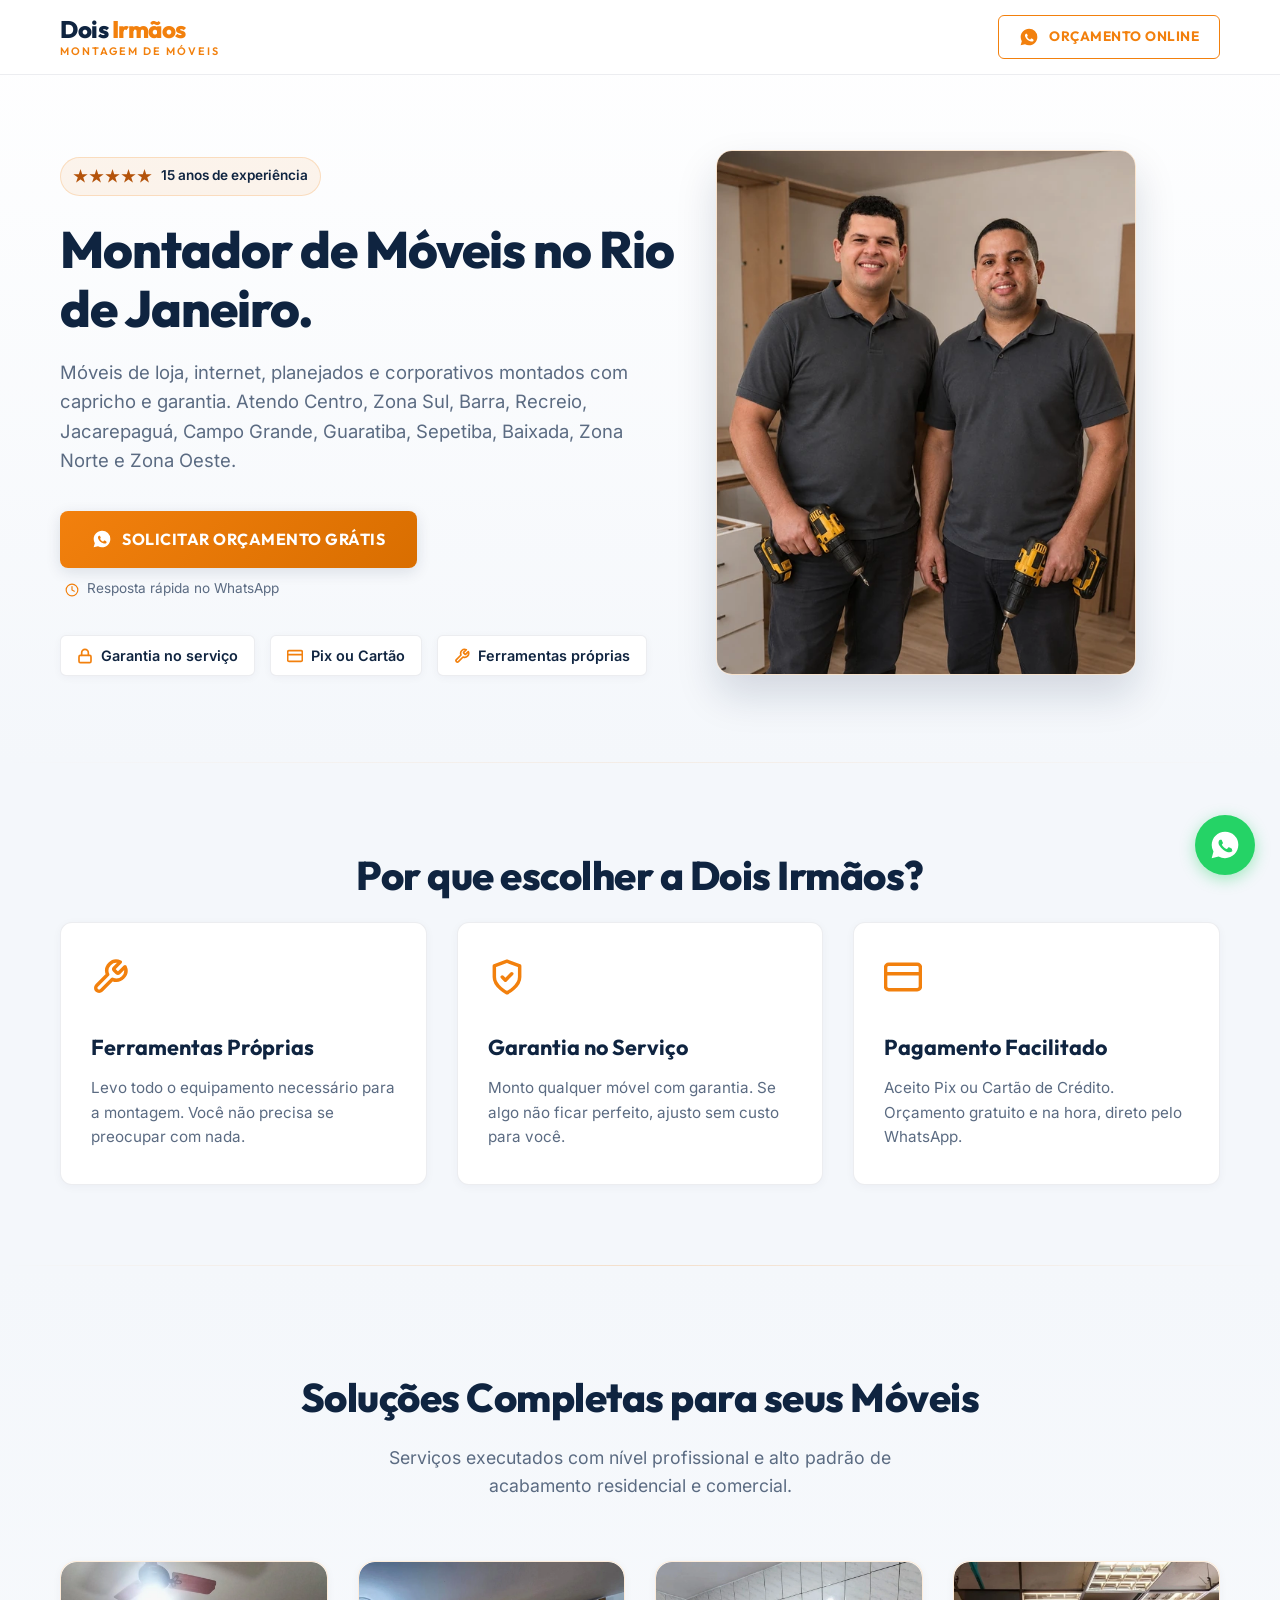
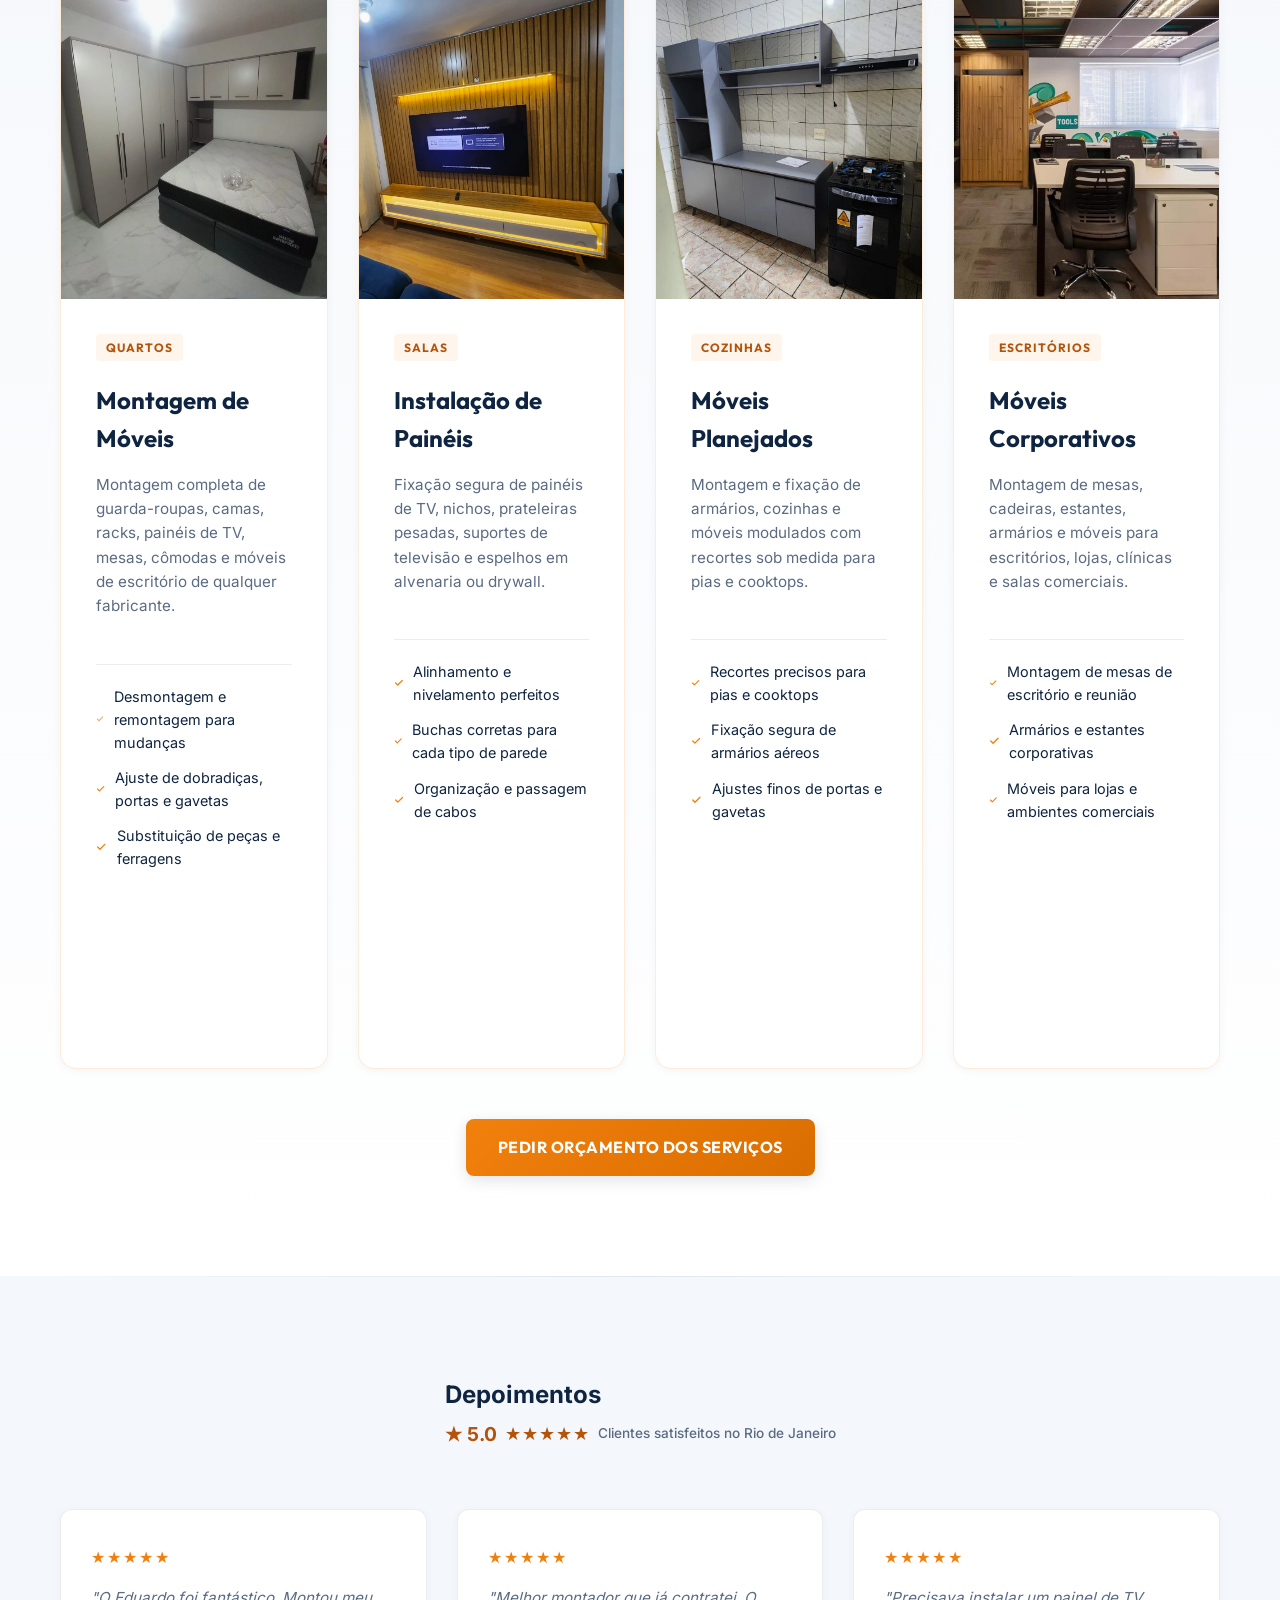
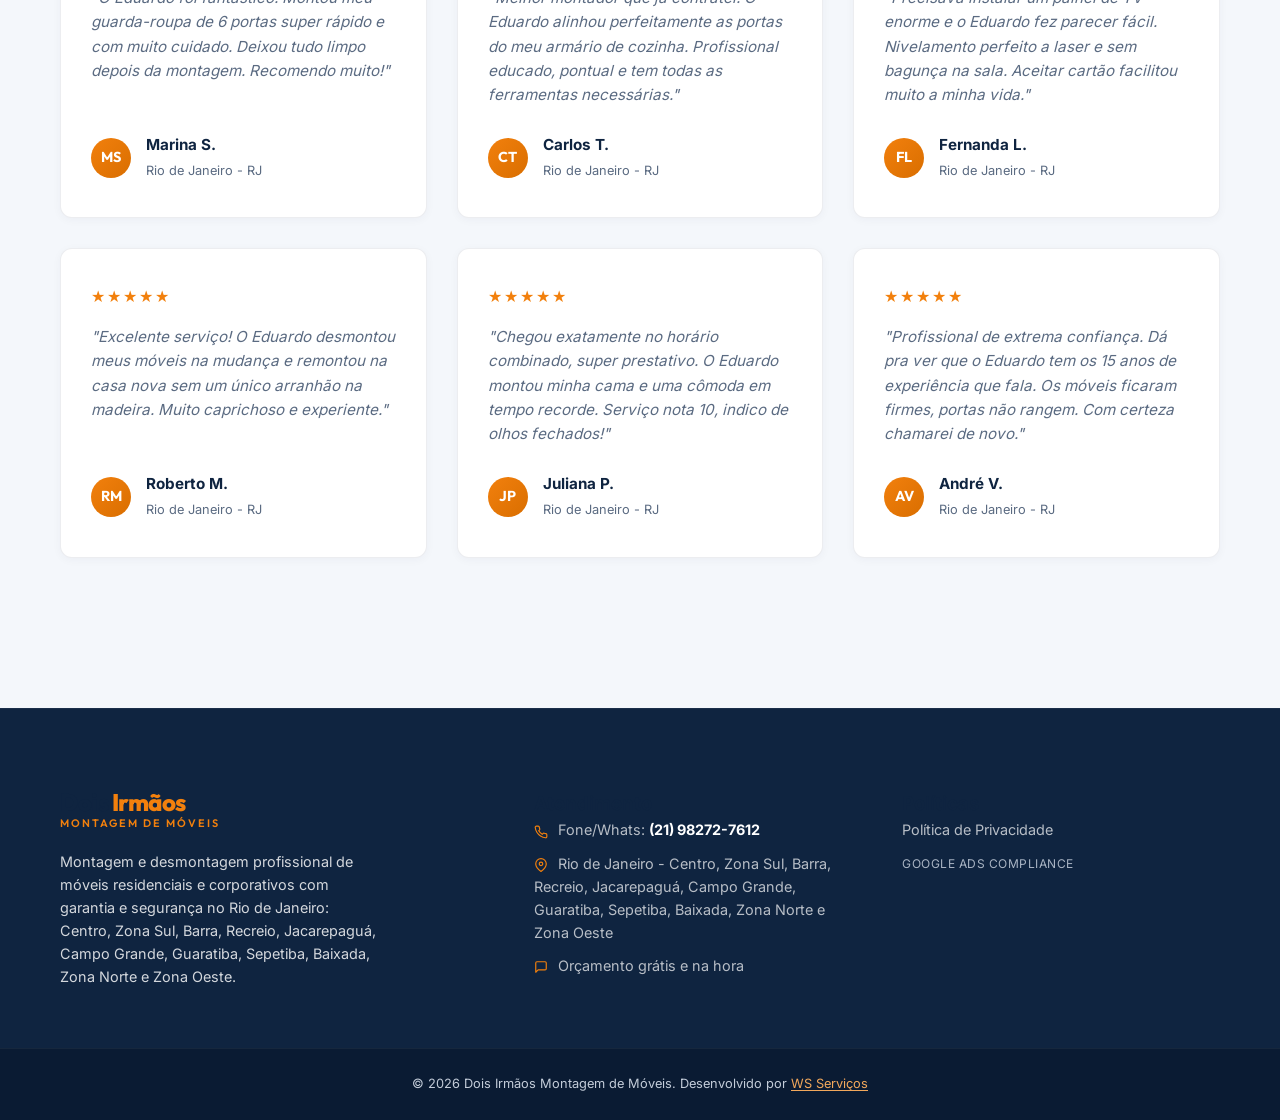
==== commit fa6170f2: "Hero desktop sem perdas (1.48MB original) e hero mobile ocupa largura total da tela" ====
--- a/index.html
+++ b/index.html
@@ -57,7 +57,7 @@
     <link rel="preload" as="image" fetchpriority="high"
           href="assets/Hero-Desktop.webp"
           imagesrcset="assets/Hero-280.webp 560w, assets/Hero-Desktop.webp 840w"
-          imagesizes="(max-width: 768px) 280px, 420px">
+          imagesizes="(max-width: 768px) 100vw, 420px">
 
     <!-- Fontes auto-hospedadas (Inter + Outfit variáveis) -->
     <link rel="preload" href="assets/fonts/Inter.woff2" as="font" type="font/woff2" crossorigin>
@@ -96,7 +96,7 @@
         .cta-help-text{font-size:.85rem;color:var(--color-gray-text);padding-left:5px}
         .hero-image-wrapper{grid-column:2;display:flex;justify-content:center;align-items:center;width:100%;max-width:420px;aspect-ratio:4/5}
         .hero-image{width:100%;max-width:420px;aspect-ratio:4/5;object-fit:cover;border-radius:16px;border:1px solid rgba(242,128,13,0.2);box-shadow:0 20px 40px rgba(15,36,64,0.15)}
-        @media(max-width:768px){.main-header{padding:8px 0}.header-container{justify-content:center}.btn-header{display:none}.hero-section{padding-top:120px;padding-bottom:50px}.hero-container{grid-template-columns:1fr;grid-template-areas:"badge" "title" "image" "subtitle" "ctas";text-align:center;gap:25px}.badge-google{grid-area:badge;margin-bottom:0;justify-self:center}.hero-title{grid-area:title;font-size:2.1rem;margin:15px 0;letter-spacing:-0.5px}.hero-image-wrapper{grid-area:image;order:unset;display:flex;justify-content:center;margin:5px auto;max-width:280px}.hero-image{max-width:280px;width:100%;height:auto;object-fit:contain;border-radius:12px;box-shadow:0 10px 30px rgba(15,36,64,0.15)}.hero-subtitle{grid-area:subtitle;font-size:1rem;margin-bottom:0;margin:0 auto;max-width:100%;line-height:1.5}.hero-ctas{grid-area:ctas;align-items:center;width:100%;margin-bottom:0;gap:15px;margin-top:8px}.btn-cta{width:100%;max-width:320px;padding:14px 28px;font-size:.95rem}}
+        @media(max-width:768px){.main-header{padding:8px 0}.header-container{justify-content:center}.btn-header{display:none}.hero-section{padding-top:120px;padding-bottom:50px}.hero-container{grid-template-columns:1fr;grid-template-areas:"badge" "title" "image" "subtitle" "ctas";text-align:center;gap:25px}.badge-google{grid-area:badge;margin-bottom:0;justify-self:center}.hero-title{grid-area:title;font-size:2.1rem;margin:15px 0;letter-spacing:-0.5px}.hero-image-wrapper{grid-area:image;order:unset;display:flex;justify-content:center;margin:5px auto;width:100%}.hero-image{width:100%;height:auto;object-fit:contain;border-radius:12px;box-shadow:0 10px 30px rgba(15,36,64,0.15)}.hero-subtitle{grid-area:subtitle;font-size:1rem;margin-bottom:0;margin:0 auto;max-width:100%;line-height:1.5}.hero-ctas{grid-area:ctas;align-items:center;width:100%;margin-bottom:0;gap:15px;margin-top:8px}.btn-cta{width:100%;max-width:320px;padding:14px 28px;font-size:.95rem}}
         @media(max-width:480px){.btn-header{display:none}.header-container{justify-content:center}.logo-text{font-size:1.3rem}}
     </style>
     
@@ -168,7 +168,7 @@
             
             <div class="hero-image-wrapper">
                 <picture>
-<source srcset="assets/Hero-280.webp 560w, assets/Hero-Desktop.webp 840w" sizes="(max-width: 768px) 280px, 420px" type="image/webp">
+<source srcset="assets/Hero-280.webp 560w, assets/Hero-Desktop.webp 840w" sizes="(max-width: 768px) 100vw, 420px" type="image/webp">
 <img src="assets/Hero-Desktop.webp" alt="Equipe Dois Irmãos - Eduardo e irmão, montadores de móveis profissionais no Rio de Janeiro" class="hero-image" fetchpriority="high" width="420" height="525">
                 </picture>
             </div>
--- a/style-light.css
+++ b/style-light.css
@@ -1 +1 @@
-:root{--color-bg:#F4F7FB;--color-bg-deep:#FFFFFF;--color-bg-light:#FFFFFF;--color-primary:#F2800D;--color-primary-dark:#B4530A;--color-primary-secondary:#D96E00;--color-navy:#0F2440;--color-white:#FFFFFF;--color-gray-light:#5B6B82;--color-gray-text:#5B6B82;--color-border:rgba(15,36,64,0.08);--font-titles:'Outfit',-apple-system,BlinkMacSystemFont,"Segoe UI",Roboto,sans-serif;--font-body:'Inter',-apple-system,BlinkMacSystemFont,"Segoe UI",Roboto,sans-serif;--glass-bg:rgba(255,255,255,0.9);--glass-border:rgba(242,128,13,0.15);--glass-border-hover:rgba(242,128,13,0.4);--transition-fast:all 0.2s cubic-bezier(0.4,0,0.2,1);--transition-smooth:all 0.4s cubic-bezier(0.4,0,0.2,1)}*,*::before,*::after{box-sizing:border-box;margin:0;padding:0}html{scroll-behavior:smooth;text-rendering:optimizeLegibility;-webkit-font-smoothing:antialiased;-moz-osx-font-smoothing:grayscale}body{background-color:var(--color-bg);color:var(--color-navy);font-family:var(--font-body);font-size:16px;line-height:1.6;overflow-x:hidden}.container{width:100%;max-width:1200px;margin-right:auto;margin-left:auto;padding-right:20px;padding-left:20px}.btn-cta{display:inline-flex;align-items:center;justify-content:center;gap:10px;font-family:var(--font-titles);font-weight:700;font-size:1rem;text-transform:uppercase;letter-spacing:0.5px;text-decoration:none;padding:16px 32px;border-radius:8px;border:none;cursor:pointer;transition:var(--transition-smooth);box-shadow:0 4px 15px rgba(15,36,64,0.12)}.btn-main-pulse{background:linear-gradient(135deg,var(--color-primary) 0%,var(--color-primary-secondary) 100%);color:var(--color-white);position:relative;z-index:1;overflow:hidden}.btn-main-pulse:hover{transform:translateY(-2px);box-shadow:0 8px 25px rgba(242,128,13,0.35);background:linear-gradient(135deg,#FF9A33 0%,#E07300 100%)}.btn-main-pulse:active{transform:translateY(0)}.icon-whatsapp{width:20px;height:20px}.main-header{background-color:rgba(255,255,255,0.95);border-bottom:1px solid var(--color-border);position:fixed;top:0;left:0;right:0;z-index:100;padding:15px 0;transition:var(--transition-fast);backdrop-filter:blur(8px)}.header-container{display:flex;justify-content:space-between;align-items:center}.logo{display:flex;align-items:center;gap:8px}.logo-icon{font-size:1.6rem}.logo-text{font-family:var(--font-titles);font-weight:800;font-size:1.5rem;color:var(--color-navy);letter-spacing:-0.5px;line-height:1.1}.logo-text span{color:var(--color-primary)}.logo-sub{display:block;font-family:var(--font-titles);font-size:0.68rem;font-weight:600;letter-spacing:2px;text-transform:uppercase;color:var(--color-gray-text);margin-top:3px}.btn-header{padding:10px 20px;font-size:0.85rem;border-radius:6px;background:transparent;color:var(--color-primary);border:1.5px solid var(--color-primary);box-shadow:none}.btn-header:hover{background-color:var(--color-primary);color:var(--color-white);box-shadow:0 4px 15px rgba(242,128,13,0.2)}.hero-section{position:relative;padding-top:150px;padding-bottom:80px;background:linear-gradient(180deg,var(--color-white) 0%,var(--color-bg) 100%);overflow:hidden}.hero-section::after{content:'';position:absolute;bottom:0;left:0;right:0;height:1px;background:linear-gradient(90deg,transparent 0%,rgba(242,128,13,0.3) 50%,transparent 100%);opacity:0.3}.hero-container{display:grid;grid-template-columns:1.1fr 0.9fr;gap:40px;align-items:center}.badge-google{display:inline-flex;align-items:center;gap:8px;background-color:rgba(242,128,13,0.08);border:1px solid rgba(242,128,13,0.2);padding:6px 12px;border-radius:50px;margin-bottom:24px}.star-rating{color:var(--color-primary-dark);font-weight:700;letter-spacing:2px}.badge-text{font-size:0.85rem;font-weight:600;color:var(--color-navy)}.hero-title{font-family:var(--font-titles);font-size:3.2rem;font-weight:800;line-height:1.15;color:var(--color-navy);margin-bottom:20px;letter-spacing:-1px}.hero-subtitle{font-size:1.15rem;color:var(--color-gray-text);margin-bottom:35px;max-width:580px}.hero-ctas{display:flex;flex-direction:column;align-items:flex-start;gap:10px;margin-bottom:35px}.cta-help-text{font-size:0.85rem;color:var(--color-gray-text);padding-left:5px}.hero-benefits{display:flex;flex-wrap:wrap;gap:15px}.benefit-tag{display:flex;align-items:center;gap:8px;font-size:0.9rem;font-weight:600;color:var(--color-navy);background-color:var(--color-white);border:1px solid var(--color-border);padding:8px 16px;border-radius:6px;box-shadow:0 2px 8px rgba(15,36,64,0.04)}.benefit-icon{font-size:1rem}.hero-image-wrapper{position:relative;display:flex;justify-content:center;align-items:center;width:100%;max-width:420px;aspect-ratio:4 / 5}.hero-image{width:100%;max-width:420px;aspect-ratio:4 / 5;object-fit:cover;border-radius:16px;border:1px solid rgba(242,128,13,0.2);box-shadow:0 20px 40px rgba(15,36,64,0.15);transition:var(--transition-smooth)}.hero-image:hover{transform:scale(1.02);border-color:var(--color-primary);box-shadow:0 20px 50px rgba(15,36,64,0.2)}.diferenciais-section{padding:80px 0;background-color:var(--color-bg);position:relative}.diferenciais-grid{display:grid;grid-template-columns:repeat(3,1fr);gap:30px}.diferencial-card{background-color:var(--color-white);border:1px solid var(--color-border);padding:35px 30px;border-radius:12px;transition:var(--transition-smooth);position:relative;overflow:hidden;box-shadow:0 2px 10px rgba(15,36,64,0.04)}.diferencial-card::before{content:'';position:absolute;top:0;left:0;width:3px;height:100%;background:linear-gradient(180deg,var(--color-primary) 0%,transparent 100%);opacity:0;transition:var(--transition-fast)}.diferencial-card:hover{transform:translateY(-5px);border-color:rgba(242,128,13,0.25);box-shadow:0 10px 30px rgba(15,36,64,0.1)}.diferencial-card:hover::before{opacity:1}.dif-icon-wrapper{font-size:2rem;margin-bottom:20px;display:inline-block}.diferencial-card h3{font-family:var(--font-titles);font-size:1.35rem;font-weight:700;margin-bottom:12px;color:var(--color-navy)}.diferencial-card p{font-size:0.95rem;color:var(--color-gray-text);line-height:1.6}.services-section{padding:100px 0;background:linear-gradient(180deg,var(--color-bg) 0%,var(--color-white) 100%);position:relative}.services-section::before{content:'';position:absolute;top:0;left:0;right:0;height:1px;background:linear-gradient(90deg,transparent 0%,rgba(242,128,13,0.2) 50%,transparent 100%)}.section-title{font-family:var(--font-titles);font-size:2.5rem;font-weight:800;text-align:center;margin-bottom:15px;letter-spacing:-0.5px;color:var(--color-navy)}.section-subtitle{font-size:1.1rem;color:var(--color-gray-text);text-align:center;max-width:600px;margin:0 auto 60px auto}.services-grid{display:grid;grid-template-columns:repeat(4,1fr);gap:30px;margin-bottom:50px}.service-card{background:var(--glass-bg);border:1px solid var(--glass-border);border-radius:16px;overflow:hidden;transition:var(--transition-smooth);display:flex;flex-direction:column;box-shadow:0 2px 10px rgba(15,36,64,0.04)}.service-thumb{width:100%;aspect-ratio:4/5;object-fit:cover;object-position:center;display:block;border-radius:16px 16px 0 0}.service-card:hover{transform:translateY(-8px);border-color:var(--glass-border-hover);box-shadow:0 15px 35px rgba(242,128,13,0.1),0 5px 15px rgba(15,36,64,0.06)}.service-content{padding:35px;display:flex;flex-direction:column;height:100%}.service-tag{display:inline-block;align-self:flex-start;font-family:var(--font-titles);font-size:0.75rem;font-weight:700;text-transform:uppercase;letter-spacing:1px;color:var(--color-primary-dark);background-color:rgba(242,128,13,0.08);padding:4px 10px;border-radius:4px;margin-bottom:20px}.service-card h3{font-family:var(--font-titles);font-size:1.5rem;font-weight:700;margin-bottom:15px;color:var(--color-navy)}.service-card p{font-size:0.95rem;color:var(--color-gray-text);margin-bottom:25px;line-height:1.6}.service-list{list-style:none;margin-top:20px;display:flex;flex-direction:column;gap:12px;border-top:1px solid var(--color-border);padding-top:20px}.service-list li{font-size:0.9rem;color:var(--color-navy);display:flex;align-items:center;gap:10px}.services-action{text-align:center;margin-top:40px}.depoimentos-section{padding:100px 0;background-color:var(--color-bg);position:relative}.depoimentos-section::before{content:'';position:absolute;top:0;left:0;right:0;height:1px;background:linear-gradient(90deg,transparent 0%,var(--color-border) 50%,transparent 100%)}.depoimentos-header{display:flex;justify-content:center;margin-bottom:60px}.g-logo-wrapper{display:flex;align-items:center;gap:20px}.icon-google{width:48px;height:48px;color:var(--color-navy);opacity:0.9}.g-logo-wrapper h2{font-family:var(--font-titles);font-size:2rem;font-weight:800;letter-spacing:-0.5px;color:var(--color-navy)}.google-rating{display:flex;align-items:center;gap:8px;margin-top:4px}.rating-num{font-size:1.2rem;font-weight:800;color:var(--color-primary-dark)}.rating-stars{color:var(--color-primary-dark);font-size:1.1rem;letter-spacing:1px}.rating-count{font-size:0.85rem;color:var(--color-gray-text);font-weight:500}.depoimentos-grid{display:grid;grid-template-columns:repeat(3,1fr);gap:30px;margin-bottom:50px}.depoimento-card{background-color:var(--color-white);border:1px solid var(--color-border);border-radius:12px;padding:35px 30px;display:flex;flex-direction:column;transition:var(--transition-smooth);box-shadow:0 2px 10px rgba(15,36,64,0.04)}.depoimento-card:hover{transform:scale(1.01);border-color:rgba(242,128,13,0.15);box-shadow:0 8px 25px rgba(15,36,64,0.08)}.depoimento-rating{color:var(--color-primary);font-size:1rem;letter-spacing:2px;margin-bottom:15px}.depoimento-text{font-size:0.95rem;color:var(--color-gray-light);line-height:1.6;margin-bottom:25px;font-style:italic}.depoimento-author{display:flex;align-items:center;gap:15px;margin-top:auto}.author-avatar{width:40px;height:40px;border-radius:50%;background:linear-gradient(135deg,var(--color-primary) 0%,var(--color-primary-secondary) 100%);color:var(--color-white);font-weight:700;font-family:var(--font-titles);display:flex;align-items:center;justify-content:center;font-size:0.9rem}.depoimento-author h3{font-size:0.95rem;font-weight:700;color:var(--color-navy)}.depoimento-author span{font-size:0.8rem;color:var(--color-gray-text)}.google-link-wrapper{text-align:center;margin-top:30px}.link-google-perfil{font-family:var(--font-titles);color:var(--color-primary-dark);text-decoration:underline;text-underline-offset:3px;font-size:0.95rem;font-weight:600;transition:var(--transition-fast);border-bottom:1.5px solid transparent;padding-bottom:2px}.link-google-perfil:hover{color:var(--color-navy);border-color:var(--color-navy)}.main-footer{background-color:var(--color-navy);border-top:1px solid rgba(255,255,255,0.05);padding-top:80px}.footer-container{display:grid;grid-template-columns:1.2fr 0.9fr 0.9fr;gap:50px;padding-bottom:60px}.footer-brand .logo{margin-bottom:20px}.footer-brand p{font-size:0.9rem;color:rgba(255,255,255,0.82);max-width:320px}.main-footer h4{font-family:var(--font-titles);font-size:1.15rem;font-weight:700;color:var(--color-white);margin-bottom:20px;position:relative;display:inline-block}.main-footer h4::after{content:'';position:absolute;bottom:-6px;left:0;width:25px;height:2px;background-color:var(--color-primary)}.footer-info p{font-size:0.9rem;color:rgba(255,255,255,0.7);margin-bottom:10px}.footer-info strong{color:var(--color-white)}.footer-links{display:flex;flex-direction:column;align-items:flex-start}.footer-link{font-size:0.9rem;color:rgba(255,255,255,0.7);text-decoration:none;transition:var(--transition-fast);margin-bottom:8px}.footer-link:hover{color:var(--color-primary)}.footer-link-sub{font-size:0.75rem;color:#A9B4C3;text-transform:uppercase;letter-spacing:0.5px;margin-top:4px}.footer-bottom{background-color:#0A1B33;border-top:1px solid rgba(255,255,255,0.05);text-align:center;padding:25px 0}.footer-bottom p{font-size:0.8rem;color:#C3CCD9}.icon-svg{width:38px;height:38px;color:var(--color-primary);stroke:var(--color-primary);stroke-width:2.2;stroke-linecap:round;stroke-linejoin:round;fill:none;display:inline-block;transition:var(--transition-fast)}.diferencial-card:hover .icon-svg{transform:scale(1.1);color:var(--color-navy);stroke:var(--color-navy)}.btn-whatsapp-flutuante{position:fixed;bottom:25px;right:25px;width:60px;height:60px;background-color:#25D366;color:var(--color-white);border-radius:50%;display:flex;align-items:center;justify-content:center;box-shadow:0 4px 15px rgba(37,211,102,0.4);z-index:999;text-decoration:none;transition:var(--transition-smooth);animation:pulse-whatsapp 2s infinite}.btn-whatsapp-flutuante:hover{transform:scale(1.1);background-color:#20BA56;box-shadow:0 6px 20px rgba(37,211,102,0.6)}.btn-whatsapp-flutuante svg{width:32px;height:32px}@keyframes pulse-whatsapp{0%{box-shadow:0 4px 15px rgba(37,211,102,0.4)}50%{box-shadow:0 4px 25px rgba(37,211,102,0.8)}100%{box-shadow:0 4px 15px rgba(37,211,102,0.4)}}@media (max-width:1024px){.hero-title{font-size:2.6rem}.hero-container{gap:30px}.services-grid{grid-template-columns:repeat(2,1fr);gap:20px}.depoimentos-grid{grid-template-columns:repeat(2,1fr)}}@media (max-width:768px){.main-header{padding:10px 0}.header-container{justify-content:center}.btn-header{display:none}.logo-text{font-size:1.4rem}.hero-section{padding-top:130px;padding-bottom:50px}.hero-container{display:grid;grid-template-columns:1fr;grid-template-areas:"badge" "title" "image" "subtitle" "ctas";text-align:center;gap:25px}.badge-google{grid-area:badge;margin-bottom:0;justify-self:center}.hero-title{grid-area:title;font-size:2.1rem;margin:15px 0;letter-spacing:-0.5px}.hero-image-wrapper{grid-area:image;order:unset;display:flex;justify-content:center;margin:5px auto;max-width:280px}.hero-image{max-width:280px;width:100%;height:auto;object-fit:contain;border-radius:12px;box-shadow:0 10px 30px rgba(15,36,64,0.15)}.hero-subtitle{grid-area:subtitle;font-size:1rem;margin-bottom:0;margin-right:auto;margin-left:auto;max-width:100%;line-height:1.5}.hero-ctas{grid-area:ctas;align-items:center;width:100%;margin-bottom:0;gap:15px;margin-top:8px}.hero-benefits{justify-content:center}.btn-cta{width:100%;max-width:320px;padding:14px 28px;font-size:0.95rem}.diferenciais-section{padding:50px 0}.diferenciais-grid{grid-template-columns:1fr;gap:16px}.diferencial-card{padding:24px 20px;text-align:center}.dif-icon-wrapper{margin-bottom:12px}.diferencial-card h3{font-size:1.25rem;margin-bottom:8px}.diferencial-card p{font-size:0.9rem}.services-section{padding:70px 0}.section-title{font-size:1.8rem}.section-subtitle{font-size:0.95rem;margin-bottom:30px;padding:0 10px}.services-grid{grid-template-columns:1fr;gap:20px}.service-content{padding:24px 20px}.service-card h3{font-size:1.35rem;margin-bottom:10px}.service-card p{font-size:0.9rem;margin-bottom:20px}.service-list{padding-top:15px;gap:10px}.service-list li{font-size:0.85rem}.services-action{margin-top:30px}.depoimentos-section{padding:70px 0}.g-logo-wrapper{flex-direction:column;text-align:center;gap:8px}.g-logo-wrapper h2{font-size:1.6rem}.depoimentos-grid{grid-template-columns:1fr;gap:20px}.depoimento-card{padding:24px 20px}.depoimento-text{font-size:0.9rem;margin-bottom:20px}.footer-container{grid-template-columns:1fr;gap:30px;text-align:center}.footer-brand p{margin-right:auto;margin-left:auto}.footer-brand .logo,.footer-links{align-items:center}.main-footer h4::after{left:50%;transform:translateX(-50%)}}@media (max-width:480px){.btn-header{display:none}.header-container{justify-content:center}.logo-text{font-size:1.3rem}}+:root{--color-bg:#F4F7FB;--color-bg-deep:#FFFFFF;--color-bg-light:#FFFFFF;--color-primary:#F2800D;--color-primary-dark:#B4530A;--color-primary-secondary:#D96E00;--color-navy:#0F2440;--color-white:#FFFFFF;--color-gray-light:#5B6B82;--color-gray-text:#5B6B82;--color-border:rgba(15,36,64,0.08);--font-titles:'Outfit',-apple-system,BlinkMacSystemFont,"Segoe UI",Roboto,sans-serif;--font-body:'Inter',-apple-system,BlinkMacSystemFont,"Segoe UI",Roboto,sans-serif;--glass-bg:rgba(255,255,255,0.9);--glass-border:rgba(242,128,13,0.15);--glass-border-hover:rgba(242,128,13,0.4);--transition-fast:all 0.2s cubic-bezier(0.4,0,0.2,1);--transition-smooth:all 0.4s cubic-bezier(0.4,0,0.2,1)}*,*::before,*::after{box-sizing:border-box;margin:0;padding:0}html{scroll-behavior:smooth;text-rendering:optimizeLegibility;-webkit-font-smoothing:antialiased;-moz-osx-font-smoothing:grayscale}body{background-color:var(--color-bg);color:var(--color-navy);font-family:var(--font-body);font-size:16px;line-height:1.6;overflow-x:hidden}.container{width:100%;max-width:1200px;margin-right:auto;margin-left:auto;padding-right:20px;padding-left:20px}.btn-cta{display:inline-flex;align-items:center;justify-content:center;gap:10px;font-family:var(--font-titles);font-weight:700;font-size:1rem;text-transform:uppercase;letter-spacing:0.5px;text-decoration:none;padding:16px 32px;border-radius:8px;border:none;cursor:pointer;transition:var(--transition-smooth);box-shadow:0 4px 15px rgba(15,36,64,0.12)}.btn-main-pulse{background:linear-gradient(135deg,var(--color-primary) 0%,var(--color-primary-secondary) 100%);color:var(--color-white);position:relative;z-index:1;overflow:hidden}.btn-main-pulse:hover{transform:translateY(-2px);box-shadow:0 8px 25px rgba(242,128,13,0.35);background:linear-gradient(135deg,#FF9A33 0%,#E07300 100%)}.btn-main-pulse:active{transform:translateY(0)}.icon-whatsapp{width:20px;height:20px}.main-header{background-color:rgba(255,255,255,0.95);border-bottom:1px solid var(--color-border);position:fixed;top:0;left:0;right:0;z-index:100;padding:15px 0;transition:var(--transition-fast);backdrop-filter:blur(8px)}.header-container{display:flex;justify-content:space-between;align-items:center}.logo{display:flex;align-items:center;gap:8px}.logo-icon{font-size:1.6rem}.logo-text{font-family:var(--font-titles);font-weight:800;font-size:1.5rem;color:var(--color-navy);letter-spacing:-0.5px;line-height:1.1}.logo-text span{color:var(--color-primary)}.logo-sub{display:block;font-family:var(--font-titles);font-size:0.68rem;font-weight:600;letter-spacing:2px;text-transform:uppercase;color:var(--color-gray-text);margin-top:3px}.btn-header{padding:10px 20px;font-size:0.85rem;border-radius:6px;background:transparent;color:var(--color-primary);border:1.5px solid var(--color-primary);box-shadow:none}.btn-header:hover{background-color:var(--color-primary);color:var(--color-white);box-shadow:0 4px 15px rgba(242,128,13,0.2)}.hero-section{position:relative;padding-top:150px;padding-bottom:80px;background:linear-gradient(180deg,var(--color-white) 0%,var(--color-bg) 100%);overflow:hidden}.hero-section::after{content:'';position:absolute;bottom:0;left:0;right:0;height:1px;background:linear-gradient(90deg,transparent 0%,rgba(242,128,13,0.3) 50%,transparent 100%);opacity:0.3}.hero-container{display:grid;grid-template-columns:1.1fr 0.9fr;gap:40px;align-items:center}.badge-google{display:inline-flex;align-items:center;gap:8px;background-color:rgba(242,128,13,0.08);border:1px solid rgba(242,128,13,0.2);padding:6px 12px;border-radius:50px;margin-bottom:24px}.star-rating{color:var(--color-primary-dark);font-weight:700;letter-spacing:2px}.badge-text{font-size:0.85rem;font-weight:600;color:var(--color-navy)}.hero-title{font-family:var(--font-titles);font-size:3.2rem;font-weight:800;line-height:1.15;color:var(--color-navy);margin-bottom:20px;letter-spacing:-1px}.hero-subtitle{font-size:1.15rem;color:var(--color-gray-text);margin-bottom:35px;max-width:580px}.hero-ctas{display:flex;flex-direction:column;align-items:flex-start;gap:10px;margin-bottom:35px}.cta-help-text{font-size:0.85rem;color:var(--color-gray-text);padding-left:5px}.hero-benefits{display:flex;flex-wrap:wrap;gap:15px}.benefit-tag{display:flex;align-items:center;gap:8px;font-size:0.9rem;font-weight:600;color:var(--color-navy);background-color:var(--color-white);border:1px solid var(--color-border);padding:8px 16px;border-radius:6px;box-shadow:0 2px 8px rgba(15,36,64,0.04)}.benefit-icon{font-size:1rem}.hero-image-wrapper{position:relative;display:flex;justify-content:center;align-items:center;width:100%;max-width:420px;aspect-ratio:4 / 5}.hero-image{width:100%;max-width:420px;aspect-ratio:4 / 5;object-fit:cover;border-radius:16px;border:1px solid rgba(242,128,13,0.2);box-shadow:0 20px 40px rgba(15,36,64,0.15);transition:var(--transition-smooth)}.hero-image:hover{transform:scale(1.02);border-color:var(--color-primary);box-shadow:0 20px 50px rgba(15,36,64,0.2)}.diferenciais-section{padding:80px 0;background-color:var(--color-bg);position:relative}.diferenciais-grid{display:grid;grid-template-columns:repeat(3,1fr);gap:30px}.diferencial-card{background-color:var(--color-white);border:1px solid var(--color-border);padding:35px 30px;border-radius:12px;transition:var(--transition-smooth);position:relative;overflow:hidden;box-shadow:0 2px 10px rgba(15,36,64,0.04)}.diferencial-card::before{content:'';position:absolute;top:0;left:0;width:3px;height:100%;background:linear-gradient(180deg,var(--color-primary) 0%,transparent 100%);opacity:0;transition:var(--transition-fast)}.diferencial-card:hover{transform:translateY(-5px);border-color:rgba(242,128,13,0.25);box-shadow:0 10px 30px rgba(15,36,64,0.1)}.diferencial-card:hover::before{opacity:1}.dif-icon-wrapper{font-size:2rem;margin-bottom:20px;display:inline-block}.diferencial-card h3{font-family:var(--font-titles);font-size:1.35rem;font-weight:700;margin-bottom:12px;color:var(--color-navy)}.diferencial-card p{font-size:0.95rem;color:var(--color-gray-text);line-height:1.6}.services-section{padding:100px 0;background:linear-gradient(180deg,var(--color-bg) 0%,var(--color-white) 100%);position:relative}.services-section::before{content:'';position:absolute;top:0;left:0;right:0;height:1px;background:linear-gradient(90deg,transparent 0%,rgba(242,128,13,0.2) 50%,transparent 100%)}.section-title{font-family:var(--font-titles);font-size:2.5rem;font-weight:800;text-align:center;margin-bottom:15px;letter-spacing:-0.5px;color:var(--color-navy)}.section-subtitle{font-size:1.1rem;color:var(--color-gray-text);text-align:center;max-width:600px;margin:0 auto 60px auto}.services-grid{display:grid;grid-template-columns:repeat(4,1fr);gap:30px;margin-bottom:50px}.service-card{background:var(--glass-bg);border:1px solid var(--glass-border);border-radius:16px;overflow:hidden;transition:var(--transition-smooth);display:flex;flex-direction:column;box-shadow:0 2px 10px rgba(15,36,64,0.04)}.service-thumb{width:100%;aspect-ratio:4/5;object-fit:cover;object-position:center;display:block;border-radius:16px 16px 0 0}.service-card:hover{transform:translateY(-8px);border-color:var(--glass-border-hover);box-shadow:0 15px 35px rgba(242,128,13,0.1),0 5px 15px rgba(15,36,64,0.06)}.service-content{padding:35px;display:flex;flex-direction:column;height:100%}.service-tag{display:inline-block;align-self:flex-start;font-family:var(--font-titles);font-size:0.75rem;font-weight:700;text-transform:uppercase;letter-spacing:1px;color:var(--color-primary-dark);background-color:rgba(242,128,13,0.08);padding:4px 10px;border-radius:4px;margin-bottom:20px}.service-card h3{font-family:var(--font-titles);font-size:1.5rem;font-weight:700;margin-bottom:15px;color:var(--color-navy)}.service-card p{font-size:0.95rem;color:var(--color-gray-text);margin-bottom:25px;line-height:1.6}.service-list{list-style:none;margin-top:20px;display:flex;flex-direction:column;gap:12px;border-top:1px solid var(--color-border);padding-top:20px}.service-list li{font-size:0.9rem;color:var(--color-navy);display:flex;align-items:center;gap:10px}.services-action{text-align:center;margin-top:40px}.depoimentos-section{padding:100px 0;background-color:var(--color-bg);position:relative}.depoimentos-section::before{content:'';position:absolute;top:0;left:0;right:0;height:1px;background:linear-gradient(90deg,transparent 0%,var(--color-border) 50%,transparent 100%)}.depoimentos-header{display:flex;justify-content:center;margin-bottom:60px}.g-logo-wrapper{display:flex;align-items:center;gap:20px}.icon-google{width:48px;height:48px;color:var(--color-navy);opacity:0.9}.g-logo-wrapper h2{font-family:var(--font-titles);font-size:2rem;font-weight:800;letter-spacing:-0.5px;color:var(--color-navy)}.google-rating{display:flex;align-items:center;gap:8px;margin-top:4px}.rating-num{font-size:1.2rem;font-weight:800;color:var(--color-primary-dark)}.rating-stars{color:var(--color-primary-dark);font-size:1.1rem;letter-spacing:1px}.rating-count{font-size:0.85rem;color:var(--color-gray-text);font-weight:500}.depoimentos-grid{display:grid;grid-template-columns:repeat(3,1fr);gap:30px;margin-bottom:50px}.depoimento-card{background-color:var(--color-white);border:1px solid var(--color-border);border-radius:12px;padding:35px 30px;display:flex;flex-direction:column;transition:var(--transition-smooth);box-shadow:0 2px 10px rgba(15,36,64,0.04)}.depoimento-card:hover{transform:scale(1.01);border-color:rgba(242,128,13,0.15);box-shadow:0 8px 25px rgba(15,36,64,0.08)}.depoimento-rating{color:var(--color-primary);font-size:1rem;letter-spacing:2px;margin-bottom:15px}.depoimento-text{font-size:0.95rem;color:var(--color-gray-light);line-height:1.6;margin-bottom:25px;font-style:italic}.depoimento-author{display:flex;align-items:center;gap:15px;margin-top:auto}.author-avatar{width:40px;height:40px;border-radius:50%;background:linear-gradient(135deg,var(--color-primary) 0%,var(--color-primary-secondary) 100%);color:var(--color-white);font-weight:700;font-family:var(--font-titles);display:flex;align-items:center;justify-content:center;font-size:0.9rem}.depoimento-author h3{font-size:0.95rem;font-weight:700;color:var(--color-navy)}.depoimento-author span{font-size:0.8rem;color:var(--color-gray-text)}.google-link-wrapper{text-align:center;margin-top:30px}.link-google-perfil{font-family:var(--font-titles);color:var(--color-primary-dark);text-decoration:underline;text-underline-offset:3px;font-size:0.95rem;font-weight:600;transition:var(--transition-fast);border-bottom:1.5px solid transparent;padding-bottom:2px}.link-google-perfil:hover{color:var(--color-navy);border-color:var(--color-navy)}.main-footer{background-color:var(--color-navy);border-top:1px solid rgba(255,255,255,0.05);padding-top:80px}.footer-container{display:grid;grid-template-columns:1.2fr 0.9fr 0.9fr;gap:50px;padding-bottom:60px}.footer-brand .logo{margin-bottom:20px}.footer-brand p{font-size:0.9rem;color:rgba(255,255,255,0.82);max-width:320px}.main-footer h4{font-family:var(--font-titles);font-size:1.15rem;font-weight:700;color:var(--color-white);margin-bottom:20px;position:relative;display:inline-block}.main-footer h4::after{content:'';position:absolute;bottom:-6px;left:0;width:25px;height:2px;background-color:var(--color-primary)}.footer-info p{font-size:0.9rem;color:rgba(255,255,255,0.7);margin-bottom:10px}.footer-info strong{color:var(--color-white)}.footer-links{display:flex;flex-direction:column;align-items:flex-start}.footer-link{font-size:0.9rem;color:rgba(255,255,255,0.7);text-decoration:none;transition:var(--transition-fast);margin-bottom:8px}.footer-link:hover{color:var(--color-primary)}.footer-link-sub{font-size:0.75rem;color:#A9B4C3;text-transform:uppercase;letter-spacing:0.5px;margin-top:4px}.footer-bottom{background-color:#0A1B33;border-top:1px solid rgba(255,255,255,0.05);text-align:center;padding:25px 0}.footer-bottom p{font-size:0.8rem;color:#C3CCD9}.icon-svg{width:38px;height:38px;color:var(--color-primary);stroke:var(--color-primary);stroke-width:2.2;stroke-linecap:round;stroke-linejoin:round;fill:none;display:inline-block;transition:var(--transition-fast)}.diferencial-card:hover .icon-svg{transform:scale(1.1);color:var(--color-navy);stroke:var(--color-navy)}.btn-whatsapp-flutuante{position:fixed;bottom:25px;right:25px;width:60px;height:60px;background-color:#25D366;color:var(--color-white);border-radius:50%;display:flex;align-items:center;justify-content:center;box-shadow:0 4px 15px rgba(37,211,102,0.4);z-index:999;text-decoration:none;transition:var(--transition-smooth);animation:pulse-whatsapp 2s infinite}.btn-whatsapp-flutuante:hover{transform:scale(1.1);background-color:#20BA56;box-shadow:0 6px 20px rgba(37,211,102,0.6)}.btn-whatsapp-flutuante svg{width:32px;height:32px}@keyframes pulse-whatsapp{0%{box-shadow:0 4px 15px rgba(37,211,102,0.4)}50%{box-shadow:0 4px 25px rgba(37,211,102,0.8)}100%{box-shadow:0 4px 15px rgba(37,211,102,0.4)}}@media (max-width:1024px){.hero-title{font-size:2.6rem}.hero-container{gap:30px}.services-grid{grid-template-columns:repeat(2,1fr);gap:20px}.depoimentos-grid{grid-template-columns:repeat(2,1fr)}}@media (max-width:768px){.main-header{padding:10px 0}.header-container{justify-content:center}.btn-header{display:none}.logo-text{font-size:1.4rem}.hero-section{padding-top:130px;padding-bottom:50px}.hero-container{display:grid;grid-template-columns:1fr;grid-template-areas:"badge" "title" "image" "subtitle" "ctas";text-align:center;gap:25px}.badge-google{grid-area:badge;margin-bottom:0;justify-self:center}.hero-title{grid-area:title;font-size:2.1rem;margin:15px 0;letter-spacing:-0.5px}.hero-image-wrapper{grid-area:image;order:unset;display:flex;justify-content:center;margin:5px auto;width:100%}.hero-image{width:100%;height:auto;object-fit:contain;border-radius:12px;box-shadow:0 10px 30px rgba(15,36,64,0.15)}.hero-subtitle{grid-area:subtitle;font-size:1rem;margin-bottom:0;margin-right:auto;margin-left:auto;max-width:100%;line-height:1.5}.hero-ctas{grid-area:ctas;align-items:center;width:100%;margin-bottom:0;gap:15px;margin-top:8px}.hero-benefits{justify-content:center}.btn-cta{width:100%;max-width:320px;padding:14px 28px;font-size:0.95rem}.diferenciais-section{padding:50px 0}.diferenciais-grid{grid-template-columns:1fr;gap:16px}.diferencial-card{padding:24px 20px;text-align:center}.dif-icon-wrapper{margin-bottom:12px}.diferencial-card h3{font-size:1.25rem;margin-bottom:8px}.diferencial-card p{font-size:0.9rem}.services-section{padding:70px 0}.section-title{font-size:1.8rem}.section-subtitle{font-size:0.95rem;margin-bottom:30px;padding:0 10px}.services-grid{grid-template-columns:1fr;gap:20px}.service-content{padding:24px 20px}.service-card h3{font-size:1.35rem;margin-bottom:10px}.service-card p{font-size:0.9rem;margin-bottom:20px}.service-list{padding-top:15px;gap:10px}.service-list li{font-size:0.85rem}.services-action{margin-top:30px}.depoimentos-section{padding:70px 0}.g-logo-wrapper{flex-direction:column;text-align:center;gap:8px}.g-logo-wrapper h2{font-size:1.6rem}.depoimentos-grid{grid-template-columns:1fr;gap:20px}.depoimento-card{padding:24px 20px}.depoimento-text{font-size:0.9rem;margin-bottom:20px}.footer-container{grid-template-columns:1fr;gap:30px;text-align:center}.footer-brand p{margin-right:auto;margin-left:auto}.footer-brand .logo,.footer-links{align-items:center}.main-footer h4::after{left:50%;transform:translateX(-50%)}}@media (max-width:480px){.btn-header{display:none}.header-container{justify-content:center}.logo-text{font-size:1.3rem}}
--- a/style-light.css
+++ b/style-light.css
@@ -1 +1 @@
-:root{--color-bg:#F4F7FB;--color-bg-deep:#FFFFFF;--color-bg-light:#FFFFFF;--color-primary:#F2800D;--color-primary-dark:#B4530A;--color-primary-secondary:#D96E00;--color-navy:#0F2440;--color-white:#FFFFFF;--color-gray-light:#5B6B82;--color-gray-text:#5B6B82;--color-border:rgba(15,36,64,0.08);--font-titles:'Outfit',-apple-system,BlinkMacSystemFont,"Segoe UI",Roboto,sans-serif;--font-body:'Inter',-apple-system,BlinkMacSystemFont,"Segoe UI",Roboto,sans-serif;--glass-bg:rgba(255,255,255,0.9);--glass-border:rgba(242,128,13,0.15);--glass-border-hover:rgba(242,128,13,0.4);--transition-fast:all 0.2s cubic-bezier(0.4,0,0.2,1);--transition-smooth:all 0.4s cubic-bezier(0.4,0,0.2,1)}*,*::before,*::after{box-sizing:border-box;margin:0;padding:0}html{scroll-behavior:smooth;text-rendering:optimizeLegibility;-webkit-font-smoothing:antialiased;-moz-osx-font-smoothing:grayscale}body{background-color:var(--color-bg);color:var(--color-navy);font-family:var(--font-body);font-size:16px;line-height:1.6;overflow-x:hidden}.container{width:100%;max-width:1200px;margin-right:auto;margin-left:auto;padding-right:20px;padding-left:20px}.btn-cta{display:inline-flex;align-items:center;justify-content:center;gap:10px;font-family:var(--font-titles);font-weight:700;font-size:1rem;text-transform:uppercase;letter-spacing:0.5px;text-decoration:none;padding:16px 32px;border-radius:8px;border:none;cursor:pointer;transition:var(--transition-smooth);box-shadow:0 4px 15px rgba(15,36,64,0.12)}.btn-main-pulse{background:linear-gradient(135deg,var(--color-primary) 0%,var(--color-primary-secondary) 100%);color:var(--color-white);position:relative;z-index:1;overflow:hidden}.btn-main-pulse:hover{transform:translateY(-2px);box-shadow:0 8px 25px rgba(242,128,13,0.35);background:linear-gradient(135deg,#FF9A33 0%,#E07300 100%)}.btn-main-pulse:active{transform:translateY(0)}.icon-whatsapp{width:20px;height:20px}.main-header{background-color:rgba(255,255,255,0.95);border-bottom:1px solid var(--color-border);position:fixed;top:0;left:0;right:0;z-index:100;padding:15px 0;transition:var(--transition-fast);backdrop-filter:blur(8px)}.header-container{display:flex;justify-content:space-between;align-items:center}.logo{display:flex;align-items:center;gap:8px}.logo-icon{font-size:1.6rem}.logo-text{font-family:var(--font-titles);font-weight:800;font-size:1.5rem;color:var(--color-navy);letter-spacing:-0.5px;line-height:1.1}.logo-text span{color:var(--color-primary)}.logo-sub{display:block;font-family:var(--font-titles);font-size:0.68rem;font-weight:600;letter-spacing:2px;text-transform:uppercase;color:var(--color-gray-text);margin-top:3px}.btn-header{padding:10px 20px;font-size:0.85rem;border-radius:6px;background:transparent;color:var(--color-primary);border:1.5px solid var(--color-primary);box-shadow:none}.btn-header:hover{background-color:var(--color-primary);color:var(--color-white);box-shadow:0 4px 15px rgba(242,128,13,0.2)}.hero-section{position:relative;padding-top:150px;padding-bottom:80px;background:linear-gradient(180deg,var(--color-white) 0%,var(--color-bg) 100%);overflow:hidden}.hero-section::after{content:'';position:absolute;bottom:0;left:0;right:0;height:1px;background:linear-gradient(90deg,transparent 0%,rgba(242,128,13,0.3) 50%,transparent 100%);opacity:0.3}.hero-container{display:grid;grid-template-columns:1.1fr 0.9fr;gap:40px;align-items:center}.badge-google{display:inline-flex;align-items:center;gap:8px;background-color:rgba(242,128,13,0.08);border:1px solid rgba(242,128,13,0.2);padding:6px 12px;border-radius:50px;margin-bottom:24px}.star-rating{color:var(--color-primary-dark);font-weight:700;letter-spacing:2px}.badge-text{font-size:0.85rem;font-weight:600;color:var(--color-navy)}.hero-title{font-family:var(--font-titles);font-size:3.2rem;font-weight:800;line-height:1.15;color:var(--color-navy);margin-bottom:20px;letter-spacing:-1px}.hero-subtitle{font-size:1.15rem;color:var(--color-gray-text);margin-bottom:35px;max-width:580px}.hero-ctas{display:flex;flex-direction:column;align-items:flex-start;gap:10px;margin-bottom:35px}.cta-help-text{font-size:0.85rem;color:var(--color-gray-text);padding-left:5px}.hero-benefits{display:flex;flex-wrap:wrap;gap:15px}.benefit-tag{display:flex;align-items:center;gap:8px;font-size:0.9rem;font-weight:600;color:var(--color-navy);background-color:var(--color-white);border:1px solid var(--color-border);padding:8px 16px;border-radius:6px;box-shadow:0 2px 8px rgba(15,36,64,0.04)}.benefit-icon{font-size:1rem}.hero-image-wrapper{position:relative;display:flex;justify-content:center;align-items:center;width:100%;max-width:420px;aspect-ratio:4 / 5}.hero-image{width:100%;max-width:420px;aspect-ratio:4 / 5;object-fit:cover;border-radius:16px;border:1px solid rgba(242,128,13,0.2);box-shadow:0 20px 40px rgba(15,36,64,0.15);transition:var(--transition-smooth)}.hero-image:hover{transform:scale(1.02);border-color:var(--color-primary);box-shadow:0 20px 50px rgba(15,36,64,0.2)}.diferenciais-section{padding:80px 0;background-color:var(--color-bg);position:relative}.diferenciais-grid{display:grid;grid-template-columns:repeat(3,1fr);gap:30px}.diferencial-card{background-color:var(--color-white);border:1px solid var(--color-border);padding:35px 30px;border-radius:12px;transition:var(--transition-smooth);position:relative;overflow:hidden;box-shadow:0 2px 10px rgba(15,36,64,0.04)}.diferencial-card::before{content:'';position:absolute;top:0;left:0;width:3px;height:100%;background:linear-gradient(180deg,var(--color-primary) 0%,transparent 100%);opacity:0;transition:var(--transition-fast)}.diferencial-card:hover{transform:translateY(-5px);border-color:rgba(242,128,13,0.25);box-shadow:0 10px 30px rgba(15,36,64,0.1)}.diferencial-card:hover::before{opacity:1}.dif-icon-wrapper{font-size:2rem;margin-bottom:20px;display:inline-block}.diferencial-card h3{font-family:var(--font-titles);font-size:1.35rem;font-weight:700;margin-bottom:12px;color:var(--color-navy)}.diferencial-card p{font-size:0.95rem;color:var(--color-gray-text);line-height:1.6}.services-section{padding:100px 0;background:linear-gradient(180deg,var(--color-bg) 0%,var(--color-white) 100%);position:relative}.services-section::before{content:'';position:absolute;top:0;left:0;right:0;height:1px;background:linear-gradient(90deg,transparent 0%,rgba(242,128,13,0.2) 50%,transparent 100%)}.section-title{font-family:var(--font-titles);font-size:2.5rem;font-weight:800;text-align:center;margin-bottom:15px;letter-spacing:-0.5px;color:var(--color-navy)}.section-subtitle{font-size:1.1rem;color:var(--color-gray-text);text-align:center;max-width:600px;margin:0 auto 60px auto}.services-grid{display:grid;grid-template-columns:repeat(4,1fr);gap:30px;margin-bottom:50px}.service-card{background:var(--glass-bg);border:1px solid var(--glass-border);border-radius:16px;overflow:hidden;transition:var(--transition-smooth);display:flex;flex-direction:column;box-shadow:0 2px 10px rgba(15,36,64,0.04)}.service-thumb{width:100%;aspect-ratio:4/5;object-fit:cover;object-position:center;display:block;border-radius:16px 16px 0 0}.service-card:hover{transform:translateY(-8px);border-color:var(--glass-border-hover);box-shadow:0 15px 35px rgba(242,128,13,0.1),0 5px 15px rgba(15,36,64,0.06)}.service-content{padding:35px;display:flex;flex-direction:column;height:100%}.service-tag{display:inline-block;align-self:flex-start;font-family:var(--font-titles);font-size:0.75rem;font-weight:700;text-transform:uppercase;letter-spacing:1px;color:var(--color-primary-dark);background-color:rgba(242,128,13,0.08);padding:4px 10px;border-radius:4px;margin-bottom:20px}.service-card h3{font-family:var(--font-titles);font-size:1.5rem;font-weight:700;margin-bottom:15px;color:var(--color-navy)}.service-card p{font-size:0.95rem;color:var(--color-gray-text);margin-bottom:25px;line-height:1.6}.service-list{list-style:none;margin-top:20px;display:flex;flex-direction:column;gap:12px;border-top:1px solid var(--color-border);padding-top:20px}.service-list li{font-size:0.9rem;color:var(--color-navy);display:flex;align-items:center;gap:10px}.services-action{text-align:center;margin-top:40px}.depoimentos-section{padding:100px 0;background-color:var(--color-bg);position:relative}.depoimentos-section::before{content:'';position:absolute;top:0;left:0;right:0;height:1px;background:linear-gradient(90deg,transparent 0%,var(--color-border) 50%,transparent 100%)}.depoimentos-header{display:flex;justify-content:center;margin-bottom:60px}.g-logo-wrapper{display:flex;align-items:center;gap:20px}.icon-google{width:48px;height:48px;color:var(--color-navy);opacity:0.9}.g-logo-wrapper h2{font-family:var(--font-titles);font-size:2rem;font-weight:800;letter-spacing:-0.5px;color:var(--color-navy)}.google-rating{display:flex;align-items:center;gap:8px;margin-top:4px}.rating-num{font-size:1.2rem;font-weight:800;color:var(--color-primary-dark)}.rating-stars{color:var(--color-primary-dark);font-size:1.1rem;letter-spacing:1px}.rating-count{font-size:0.85rem;color:var(--color-gray-text);font-weight:500}.depoimentos-grid{display:grid;grid-template-columns:repeat(3,1fr);gap:30px;margin-bottom:50px}.depoimento-card{background-color:var(--color-white);border:1px solid var(--color-border);border-radius:12px;padding:35px 30px;display:flex;flex-direction:column;transition:var(--transition-smooth);box-shadow:0 2px 10px rgba(15,36,64,0.04)}.depoimento-card:hover{transform:scale(1.01);border-color:rgba(242,128,13,0.15);box-shadow:0 8px 25px rgba(15,36,64,0.08)}.depoimento-rating{color:var(--color-primary);font-size:1rem;letter-spacing:2px;margin-bottom:15px}.depoimento-text{font-size:0.95rem;color:var(--color-gray-light);line-height:1.6;margin-bottom:25px;font-style:italic}.depoimento-author{display:flex;align-items:center;gap:15px;margin-top:auto}.author-avatar{width:40px;height:40px;border-radius:50%;background:linear-gradient(135deg,var(--color-primary) 0%,var(--color-primary-secondary) 100%);color:var(--color-white);font-weight:700;font-family:var(--font-titles);display:flex;align-items:center;justify-content:center;font-size:0.9rem}.depoimento-author h3{font-size:0.95rem;font-weight:700;color:var(--color-navy)}.depoimento-author span{font-size:0.8rem;color:var(--color-gray-text)}.google-link-wrapper{text-align:center;margin-top:30px}.link-google-perfil{font-family:var(--font-titles);color:var(--color-primary-dark);text-decoration:underline;text-underline-offset:3px;font-size:0.95rem;font-weight:600;transition:var(--transition-fast);border-bottom:1.5px solid transparent;padding-bottom:2px}.link-google-perfil:hover{color:var(--color-navy);border-color:var(--color-navy)}.main-footer{background-color:var(--color-navy);border-top:1px solid rgba(255,255,255,0.05);padding-top:80px}.footer-container{display:grid;grid-template-columns:1.2fr 0.9fr 0.9fr;gap:50px;padding-bottom:60px}.footer-brand .logo{margin-bottom:20px}.footer-brand p{font-size:0.9rem;color:rgba(255,255,255,0.82);max-width:320px}.main-footer h4{font-family:var(--font-titles);font-size:1.15rem;font-weight:700;color:var(--color-white);margin-bottom:20px;position:relative;display:inline-block}.main-footer h4::after{content:'';position:absolute;bottom:-6px;left:0;width:25px;height:2px;background-color:var(--color-primary)}.footer-info p{font-size:0.9rem;color:rgba(255,255,255,0.7);margin-bottom:10px}.footer-info strong{color:var(--color-white)}.footer-links{display:flex;flex-direction:column;align-items:flex-start}.footer-link{font-size:0.9rem;color:rgba(255,255,255,0.7);text-decoration:none;transition:var(--transition-fast);margin-bottom:8px}.footer-link:hover{color:var(--color-primary)}.footer-link-sub{font-size:0.75rem;color:#A9B4C3;text-transform:uppercase;letter-spacing:0.5px;margin-top:4px}.footer-bottom{background-color:#0A1B33;border-top:1px solid rgba(255,255,255,0.05);text-align:center;padding:25px 0}.footer-bottom p{font-size:0.8rem;color:#C3CCD9}.icon-svg{width:38px;height:38px;color:var(--color-primary);stroke:var(--color-primary);stroke-width:2.2;stroke-linecap:round;stroke-linejoin:round;fill:none;display:inline-block;transition:var(--transition-fast)}.diferencial-card:hover .icon-svg{transform:scale(1.1);color:var(--color-navy);stroke:var(--color-navy)}.btn-whatsapp-flutuante{position:fixed;bottom:25px;right:25px;width:60px;height:60px;background-color:#25D366;color:var(--color-white);border-radius:50%;display:flex;align-items:center;justify-content:center;box-shadow:0 4px 15px rgba(37,211,102,0.4);z-index:999;text-decoration:none;transition:var(--transition-smooth);animation:pulse-whatsapp 2s infinite}.btn-whatsapp-flutuante:hover{transform:scale(1.1);background-color:#20BA56;box-shadow:0 6px 20px rgba(37,211,102,0.6)}.btn-whatsapp-flutuante svg{width:32px;height:32px}@keyframes pulse-whatsapp{0%{box-shadow:0 4px 15px rgba(37,211,102,0.4)}50%{box-shadow:0 4px 25px rgba(37,211,102,0.8)}100%{box-shadow:0 4px 15px rgba(37,211,102,0.4)}}@media (max-width:1024px){.hero-title{font-size:2.6rem}.hero-container{gap:30px}.services-grid{grid-template-columns:repeat(2,1fr);gap:20px}.depoimentos-grid{grid-template-columns:repeat(2,1fr)}}@media (max-width:768px){.main-header{padding:10px 0}.header-container{justify-content:center}.btn-header{display:none}.logo-text{font-size:1.4rem}.hero-section{padding-top:130px;padding-bottom:50px}.hero-container{display:grid;grid-template-columns:1fr;grid-template-areas:"badge" "title" "image" "subtitle" "ctas";text-align:center;gap:25px}.badge-google{grid-area:badge;margin-bottom:0;justify-self:center}.hero-title{grid-area:title;font-size:2.1rem;margin:15px 0;letter-spacing:-0.5px}.hero-image-wrapper{grid-area:image;order:unset;display:flex;justify-content:center;margin:5px auto;max-width:280px}.hero-image{max-width:280px;width:100%;height:auto;object-fit:contain;border-radius:12px;box-shadow:0 10px 30px rgba(15,36,64,0.15)}.hero-subtitle{grid-area:subtitle;font-size:1rem;margin-bottom:0;margin-right:auto;margin-left:auto;max-width:100%;line-height:1.5}.hero-ctas{grid-area:ctas;align-items:center;width:100%;margin-bottom:0;gap:15px;margin-top:8px}.hero-benefits{justify-content:center}.btn-cta{width:100%;max-width:320px;padding:14px 28px;font-size:0.95rem}.diferenciais-section{padding:50px 0}.diferenciais-grid{grid-template-columns:1fr;gap:16px}.diferencial-card{padding:24px 20px;text-align:center}.dif-icon-wrapper{margin-bottom:12px}.diferencial-card h3{font-size:1.25rem;margin-bottom:8px}.diferencial-card p{font-size:0.9rem}.services-section{padding:70px 0}.section-title{font-size:1.8rem}.section-subtitle{font-size:0.95rem;margin-bottom:30px;padding:0 10px}.services-grid{grid-template-columns:1fr;gap:20px}.service-content{padding:24px 20px}.service-card h3{font-size:1.35rem;margin-bottom:10px}.service-card p{font-size:0.9rem;margin-bottom:20px}.service-list{padding-top:15px;gap:10px}.service-list li{font-size:0.85rem}.services-action{margin-top:30px}.depoimentos-section{padding:70px 0}.g-logo-wrapper{flex-direction:column;text-align:center;gap:8px}.g-logo-wrapper h2{font-size:1.6rem}.depoimentos-grid{grid-template-columns:1fr;gap:20px}.depoimento-card{padding:24px 20px}.depoimento-text{font-size:0.9rem;margin-bottom:20px}.footer-container{grid-template-columns:1fr;gap:30px;text-align:center}.footer-brand p{margin-right:auto;margin-left:auto}.footer-brand .logo,.footer-links{align-items:center}.main-footer h4::after{left:50%;transform:translateX(-50%)}}@media (max-width:480px){.btn-header{display:none}.header-container{justify-content:center}.logo-text{font-size:1.3rem}}+:root{--color-bg:#F4F7FB;--color-bg-deep:#FFFFFF;--color-bg-light:#FFFFFF;--color-primary:#F2800D;--color-primary-dark:#B4530A;--color-primary-secondary:#D96E00;--color-navy:#0F2440;--color-white:#FFFFFF;--color-gray-light:#5B6B82;--color-gray-text:#5B6B82;--color-border:rgba(15,36,64,0.08);--font-titles:'Outfit',-apple-system,BlinkMacSystemFont,"Segoe UI",Roboto,sans-serif;--font-body:'Inter',-apple-system,BlinkMacSystemFont,"Segoe UI",Roboto,sans-serif;--glass-bg:rgba(255,255,255,0.9);--glass-border:rgba(242,128,13,0.15);--glass-border-hover:rgba(242,128,13,0.4);--transition-fast:all 0.2s cubic-bezier(0.4,0,0.2,1);--transition-smooth:all 0.4s cubic-bezier(0.4,0,0.2,1)}*,*::before,*::after{box-sizing:border-box;margin:0;padding:0}html{scroll-behavior:smooth;text-rendering:optimizeLegibility;-webkit-font-smoothing:antialiased;-moz-osx-font-smoothing:grayscale}body{background-color:var(--color-bg);color:var(--color-navy);font-family:var(--font-body);font-size:16px;line-height:1.6;overflow-x:hidden}.container{width:100%;max-width:1200px;margin-right:auto;margin-left:auto;padding-right:20px;padding-left:20px}.btn-cta{display:inline-flex;align-items:center;justify-content:center;gap:10px;font-family:var(--font-titles);font-weight:700;font-size:1rem;text-transform:uppercase;letter-spacing:0.5px;text-decoration:none;padding:16px 32px;border-radius:8px;border:none;cursor:pointer;transition:var(--transition-smooth);box-shadow:0 4px 15px rgba(15,36,64,0.12)}.btn-main-pulse{background:linear-gradient(135deg,var(--color-primary) 0%,var(--color-primary-secondary) 100%);color:var(--color-white);position:relative;z-index:1;overflow:hidden}.btn-main-pulse:hover{transform:translateY(-2px);box-shadow:0 8px 25px rgba(242,128,13,0.35);background:linear-gradient(135deg,#FF9A33 0%,#E07300 100%)}.btn-main-pulse:active{transform:translateY(0)}.icon-whatsapp{width:20px;height:20px}.main-header{background-color:rgba(255,255,255,0.95);border-bottom:1px solid var(--color-border);position:fixed;top:0;left:0;right:0;z-index:100;padding:15px 0;transition:var(--transition-fast);backdrop-filter:blur(8px)}.header-container{display:flex;justify-content:space-between;align-items:center}.logo{display:flex;align-items:center;gap:8px}.logo-icon{font-size:1.6rem}.logo-text{font-family:var(--font-titles);font-weight:800;font-size:1.5rem;color:var(--color-navy);letter-spacing:-0.5px;line-height:1.1}.logo-text span{color:var(--color-primary)}.logo-sub{display:block;font-family:var(--font-titles);font-size:0.68rem;font-weight:600;letter-spacing:2px;text-transform:uppercase;color:var(--color-gray-text);margin-top:3px}.btn-header{padding:10px 20px;font-size:0.85rem;border-radius:6px;background:transparent;color:var(--color-primary);border:1.5px solid var(--color-primary);box-shadow:none}.btn-header:hover{background-color:var(--color-primary);color:var(--color-white);box-shadow:0 4px 15px rgba(242,128,13,0.2)}.hero-section{position:relative;padding-top:150px;padding-bottom:80px;background:linear-gradient(180deg,var(--color-white) 0%,var(--color-bg) 100%);overflow:hidden}.hero-section::after{content:'';position:absolute;bottom:0;left:0;right:0;height:1px;background:linear-gradient(90deg,transparent 0%,rgba(242,128,13,0.3) 50%,transparent 100%);opacity:0.3}.hero-container{display:grid;grid-template-columns:1.1fr 0.9fr;gap:40px;align-items:center}.badge-google{display:inline-flex;align-items:center;gap:8px;background-color:rgba(242,128,13,0.08);border:1px solid rgba(242,128,13,0.2);padding:6px 12px;border-radius:50px;margin-bottom:24px}.star-rating{color:var(--color-primary-dark);font-weight:700;letter-spacing:2px}.badge-text{font-size:0.85rem;font-weight:600;color:var(--color-navy)}.hero-title{font-family:var(--font-titles);font-size:3.2rem;font-weight:800;line-height:1.15;color:var(--color-navy);margin-bottom:20px;letter-spacing:-1px}.hero-subtitle{font-size:1.15rem;color:var(--color-gray-text);margin-bottom:35px;max-width:580px}.hero-ctas{display:flex;flex-direction:column;align-items:flex-start;gap:10px;margin-bottom:35px}.cta-help-text{font-size:0.85rem;color:var(--color-gray-text);padding-left:5px}.hero-benefits{display:flex;flex-wrap:wrap;gap:15px}.benefit-tag{display:flex;align-items:center;gap:8px;font-size:0.9rem;font-weight:600;color:var(--color-navy);background-color:var(--color-white);border:1px solid var(--color-border);padding:8px 16px;border-radius:6px;box-shadow:0 2px 8px rgba(15,36,64,0.04)}.benefit-icon{font-size:1rem}.hero-image-wrapper{position:relative;display:flex;justify-content:center;align-items:center;width:100%;max-width:420px;aspect-ratio:4 / 5}.hero-image{width:100%;max-width:420px;aspect-ratio:4 / 5;object-fit:cover;border-radius:16px;border:1px solid rgba(242,128,13,0.2);box-shadow:0 20px 40px rgba(15,36,64,0.15);transition:var(--transition-smooth)}.hero-image:hover{transform:scale(1.02);border-color:var(--color-primary);box-shadow:0 20px 50px rgba(15,36,64,0.2)}.diferenciais-section{padding:80px 0;background-color:var(--color-bg);position:relative}.diferenciais-grid{display:grid;grid-template-columns:repeat(3,1fr);gap:30px}.diferencial-card{background-color:var(--color-white);border:1px solid var(--color-border);padding:35px 30px;border-radius:12px;transition:var(--transition-smooth);position:relative;overflow:hidden;box-shadow:0 2px 10px rgba(15,36,64,0.04)}.diferencial-card::before{content:'';position:absolute;top:0;left:0;width:3px;height:100%;background:linear-gradient(180deg,var(--color-primary) 0%,transparent 100%);opacity:0;transition:var(--transition-fast)}.diferencial-card:hover{transform:translateY(-5px);border-color:rgba(242,128,13,0.25);box-shadow:0 10px 30px rgba(15,36,64,0.1)}.diferencial-card:hover::before{opacity:1}.dif-icon-wrapper{font-size:2rem;margin-bottom:20px;display:inline-block}.diferencial-card h3{font-family:var(--font-titles);font-size:1.35rem;font-weight:700;margin-bottom:12px;color:var(--color-navy)}.diferencial-card p{font-size:0.95rem;color:var(--color-gray-text);line-height:1.6}.services-section{padding:100px 0;background:linear-gradient(180deg,var(--color-bg) 0%,var(--color-white) 100%);position:relative}.services-section::before{content:'';position:absolute;top:0;left:0;right:0;height:1px;background:linear-gradient(90deg,transparent 0%,rgba(242,128,13,0.2) 50%,transparent 100%)}.section-title{font-family:var(--font-titles);font-size:2.5rem;font-weight:800;text-align:center;margin-bottom:15px;letter-spacing:-0.5px;color:var(--color-navy)}.section-subtitle{font-size:1.1rem;color:var(--color-gray-text);text-align:center;max-width:600px;margin:0 auto 60px auto}.services-grid{display:grid;grid-template-columns:repeat(4,1fr);gap:30px;margin-bottom:50px}.service-card{background:var(--glass-bg);border:1px solid var(--glass-border);border-radius:16px;overflow:hidden;transition:var(--transition-smooth);display:flex;flex-direction:column;box-shadow:0 2px 10px rgba(15,36,64,0.04)}.service-thumb{width:100%;aspect-ratio:4/5;object-fit:cover;object-position:center;display:block;border-radius:16px 16px 0 0}.service-card:hover{transform:translateY(-8px);border-color:var(--glass-border-hover);box-shadow:0 15px 35px rgba(242,128,13,0.1),0 5px 15px rgba(15,36,64,0.06)}.service-content{padding:35px;display:flex;flex-direction:column;height:100%}.service-tag{display:inline-block;align-self:flex-start;font-family:var(--font-titles);font-size:0.75rem;font-weight:700;text-transform:uppercase;letter-spacing:1px;color:var(--color-primary-dark);background-color:rgba(242,128,13,0.08);padding:4px 10px;border-radius:4px;margin-bottom:20px}.service-card h3{font-family:var(--font-titles);font-size:1.5rem;font-weight:700;margin-bottom:15px;color:var(--color-navy)}.service-card p{font-size:0.95rem;color:var(--color-gray-text);margin-bottom:25px;line-height:1.6}.service-list{list-style:none;margin-top:20px;display:flex;flex-direction:column;gap:12px;border-top:1px solid var(--color-border);padding-top:20px}.service-list li{font-size:0.9rem;color:var(--color-navy);display:flex;align-items:center;gap:10px}.services-action{text-align:center;margin-top:40px}.depoimentos-section{padding:100px 0;background-color:var(--color-bg);position:relative}.depoimentos-section::before{content:'';position:absolute;top:0;left:0;right:0;height:1px;background:linear-gradient(90deg,transparent 0%,var(--color-border) 50%,transparent 100%)}.depoimentos-header{display:flex;justify-content:center;margin-bottom:60px}.g-logo-wrapper{display:flex;align-items:center;gap:20px}.icon-google{width:48px;height:48px;color:var(--color-navy);opacity:0.9}.g-logo-wrapper h2{font-family:var(--font-titles);font-size:2rem;font-weight:800;letter-spacing:-0.5px;color:var(--color-navy)}.google-rating{display:flex;align-items:center;gap:8px;margin-top:4px}.rating-num{font-size:1.2rem;font-weight:800;color:var(--color-primary-dark)}.rating-stars{color:var(--color-primary-dark);font-size:1.1rem;letter-spacing:1px}.rating-count{font-size:0.85rem;color:var(--color-gray-text);font-weight:500}.depoimentos-grid{display:grid;grid-template-columns:repeat(3,1fr);gap:30px;margin-bottom:50px}.depoimento-card{background-color:var(--color-white);border:1px solid var(--color-border);border-radius:12px;padding:35px 30px;display:flex;flex-direction:column;transition:var(--transition-smooth);box-shadow:0 2px 10px rgba(15,36,64,0.04)}.depoimento-card:hover{transform:scale(1.01);border-color:rgba(242,128,13,0.15);box-shadow:0 8px 25px rgba(15,36,64,0.08)}.depoimento-rating{color:var(--color-primary);font-size:1rem;letter-spacing:2px;margin-bottom:15px}.depoimento-text{font-size:0.95rem;color:var(--color-gray-light);line-height:1.6;margin-bottom:25px;font-style:italic}.depoimento-author{display:flex;align-items:center;gap:15px;margin-top:auto}.author-avatar{width:40px;height:40px;border-radius:50%;background:linear-gradient(135deg,var(--color-primary) 0%,var(--color-primary-secondary) 100%);color:var(--color-white);font-weight:700;font-family:var(--font-titles);display:flex;align-items:center;justify-content:center;font-size:0.9rem}.depoimento-author h3{font-size:0.95rem;font-weight:700;color:var(--color-navy)}.depoimento-author span{font-size:0.8rem;color:var(--color-gray-text)}.google-link-wrapper{text-align:center;margin-top:30px}.link-google-perfil{font-family:var(--font-titles);color:var(--color-primary-dark);text-decoration:underline;text-underline-offset:3px;font-size:0.95rem;font-weight:600;transition:var(--transition-fast);border-bottom:1.5px solid transparent;padding-bottom:2px}.link-google-perfil:hover{color:var(--color-navy);border-color:var(--color-navy)}.main-footer{background-color:var(--color-navy);border-top:1px solid rgba(255,255,255,0.05);padding-top:80px}.footer-container{display:grid;grid-template-columns:1.2fr 0.9fr 0.9fr;gap:50px;padding-bottom:60px}.footer-brand .logo{margin-bottom:20px}.footer-brand p{font-size:0.9rem;color:rgba(255,255,255,0.82);max-width:320px}.main-footer h4{font-family:var(--font-titles);font-size:1.15rem;font-weight:700;color:var(--color-white);margin-bottom:20px;position:relative;display:inline-block}.main-footer h4::after{content:'';position:absolute;bottom:-6px;left:0;width:25px;height:2px;background-color:var(--color-primary)}.footer-info p{font-size:0.9rem;color:rgba(255,255,255,0.7);margin-bottom:10px}.footer-info strong{color:var(--color-white)}.footer-links{display:flex;flex-direction:column;align-items:flex-start}.footer-link{font-size:0.9rem;color:rgba(255,255,255,0.7);text-decoration:none;transition:var(--transition-fast);margin-bottom:8px}.footer-link:hover{color:var(--color-primary)}.footer-link-sub{font-size:0.75rem;color:#A9B4C3;text-transform:uppercase;letter-spacing:0.5px;margin-top:4px}.footer-bottom{background-color:#0A1B33;border-top:1px solid rgba(255,255,255,0.05);text-align:center;padding:25px 0}.footer-bottom p{font-size:0.8rem;color:#C3CCD9}.icon-svg{width:38px;height:38px;color:var(--color-primary);stroke:var(--color-primary);stroke-width:2.2;stroke-linecap:round;stroke-linejoin:round;fill:none;display:inline-block;transition:var(--transition-fast)}.diferencial-card:hover .icon-svg{transform:scale(1.1);color:var(--color-navy);stroke:var(--color-navy)}.btn-whatsapp-flutuante{position:fixed;bottom:25px;right:25px;width:60px;height:60px;background-color:#25D366;color:var(--color-white);border-radius:50%;display:flex;align-items:center;justify-content:center;box-shadow:0 4px 15px rgba(37,211,102,0.4);z-index:999;text-decoration:none;transition:var(--transition-smooth);animation:pulse-whatsapp 2s infinite}.btn-whatsapp-flutuante:hover{transform:scale(1.1);background-color:#20BA56;box-shadow:0 6px 20px rgba(37,211,102,0.6)}.btn-whatsapp-flutuante svg{width:32px;height:32px}@keyframes pulse-whatsapp{0%{box-shadow:0 4px 15px rgba(37,211,102,0.4)}50%{box-shadow:0 4px 25px rgba(37,211,102,0.8)}100%{box-shadow:0 4px 15px rgba(37,211,102,0.4)}}@media (max-width:1024px){.hero-title{font-size:2.6rem}.hero-container{gap:30px}.services-grid{grid-template-columns:repeat(2,1fr);gap:20px}.depoimentos-grid{grid-template-columns:repeat(2,1fr)}}@media (max-width:768px){.main-header{padding:10px 0}.header-container{justify-content:center}.btn-header{display:none}.logo-text{font-size:1.4rem}.hero-section{padding-top:130px;padding-bottom:50px}.hero-container{display:grid;grid-template-columns:1fr;grid-template-areas:"badge" "title" "image" "subtitle" "ctas";text-align:center;gap:25px}.badge-google{grid-area:badge;margin-bottom:0;justify-self:center}.hero-title{grid-area:title;font-size:2.1rem;margin:15px 0;letter-spacing:-0.5px}.hero-image-wrapper{grid-area:image;order:unset;display:flex;justify-content:center;margin:5px auto;width:100%}.hero-image{width:100%;height:auto;object-fit:contain;border-radius:12px;box-shadow:0 10px 30px rgba(15,36,64,0.15)}.hero-subtitle{grid-area:subtitle;font-size:1rem;margin-bottom:0;margin-right:auto;margin-left:auto;max-width:100%;line-height:1.5}.hero-ctas{grid-area:ctas;align-items:center;width:100%;margin-bottom:0;gap:15px;margin-top:8px}.hero-benefits{justify-content:center}.btn-cta{width:100%;max-width:320px;padding:14px 28px;font-size:0.95rem}.diferenciais-section{padding:50px 0}.diferenciais-grid{grid-template-columns:1fr;gap:16px}.diferencial-card{padding:24px 20px;text-align:center}.dif-icon-wrapper{margin-bottom:12px}.diferencial-card h3{font-size:1.25rem;margin-bottom:8px}.diferencial-card p{font-size:0.9rem}.services-section{padding:70px 0}.section-title{font-size:1.8rem}.section-subtitle{font-size:0.95rem;margin-bottom:30px;padding:0 10px}.services-grid{grid-template-columns:1fr;gap:20px}.service-content{padding:24px 20px}.service-card h3{font-size:1.35rem;margin-bottom:10px}.service-card p{font-size:0.9rem;margin-bottom:20px}.service-list{padding-top:15px;gap:10px}.service-list li{font-size:0.85rem}.services-action{margin-top:30px}.depoimentos-section{padding:70px 0}.g-logo-wrapper{flex-direction:column;text-align:center;gap:8px}.g-logo-wrapper h2{font-size:1.6rem}.depoimentos-grid{grid-template-columns:1fr;gap:20px}.depoimento-card{padding:24px 20px}.depoimento-text{font-size:0.9rem;margin-bottom:20px}.footer-container{grid-template-columns:1fr;gap:30px;text-align:center}.footer-brand p{margin-right:auto;margin-left:auto}.footer-brand .logo,.footer-links{align-items:center}.main-footer h4::after{left:50%;transform:translateX(-50%)}}@media (max-width:480px){.btn-header{display:none}.header-container{justify-content:center}.logo-text{font-size:1.3rem}}
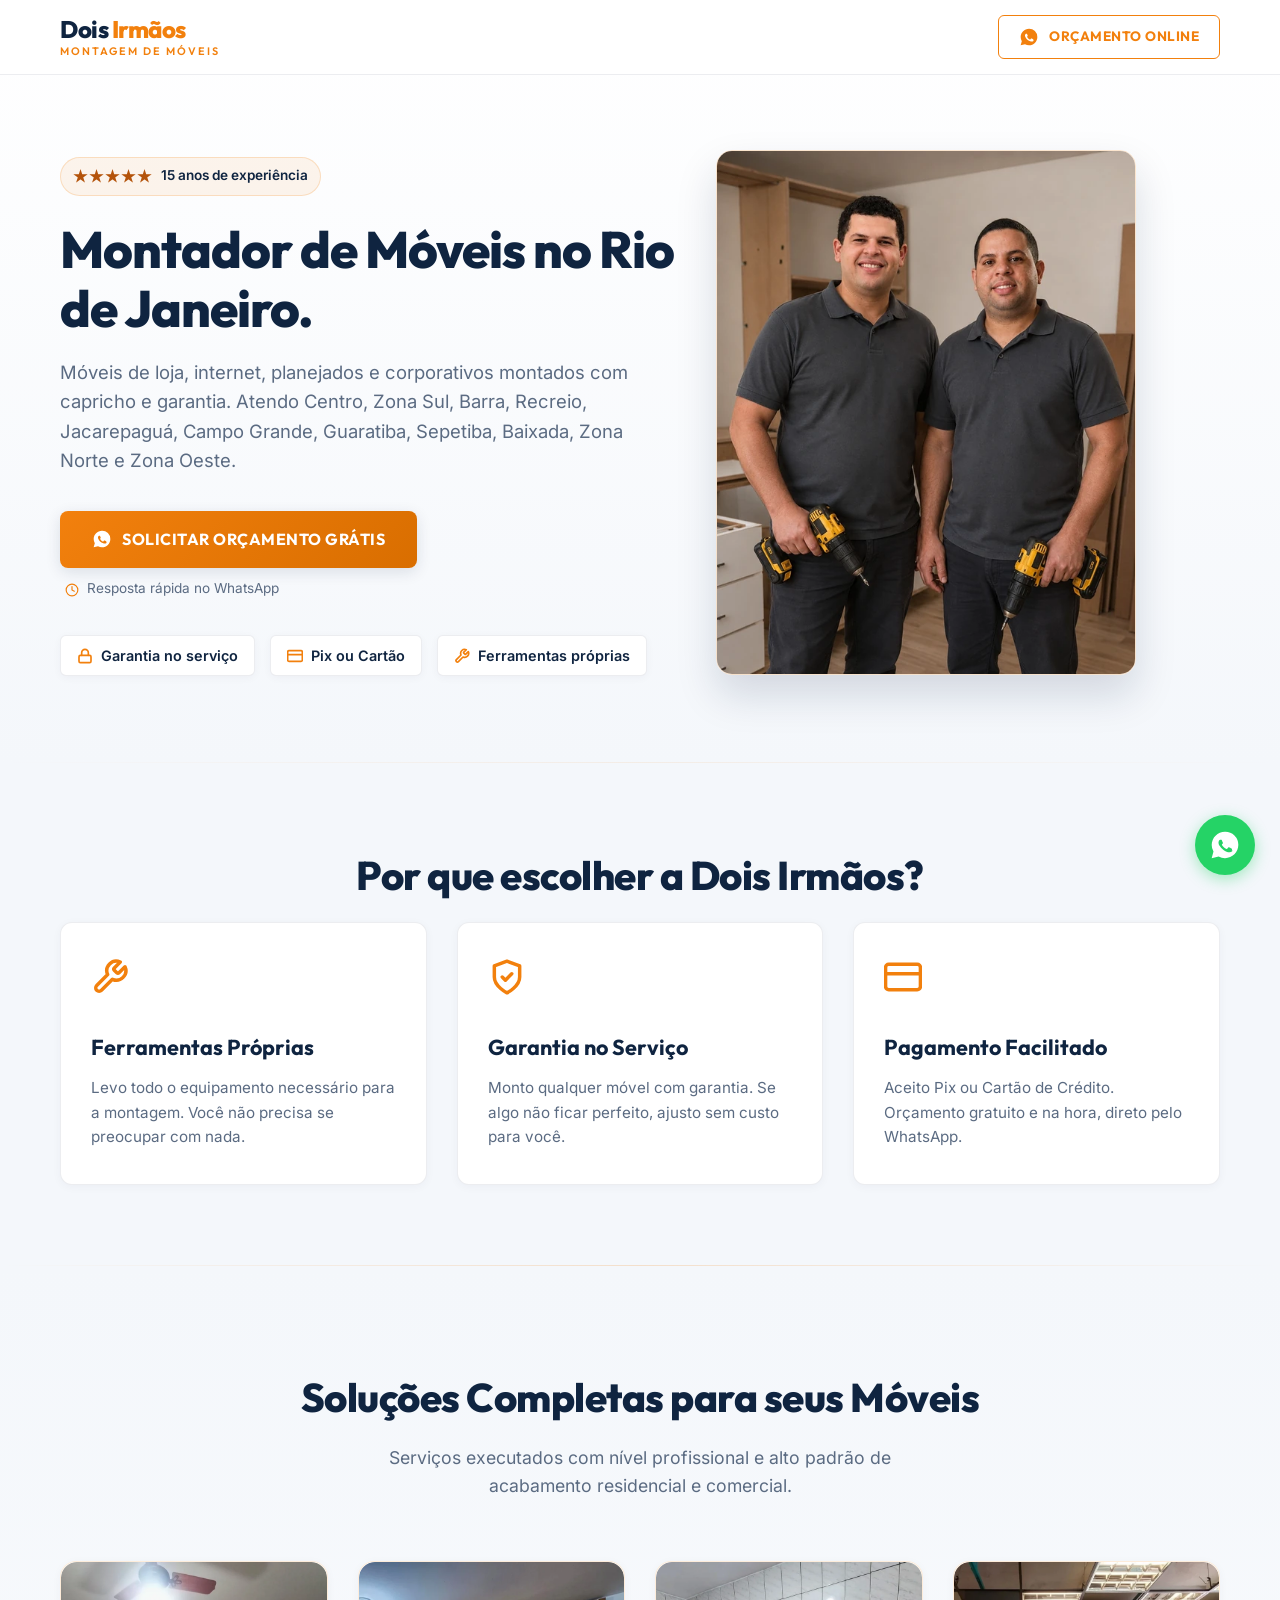
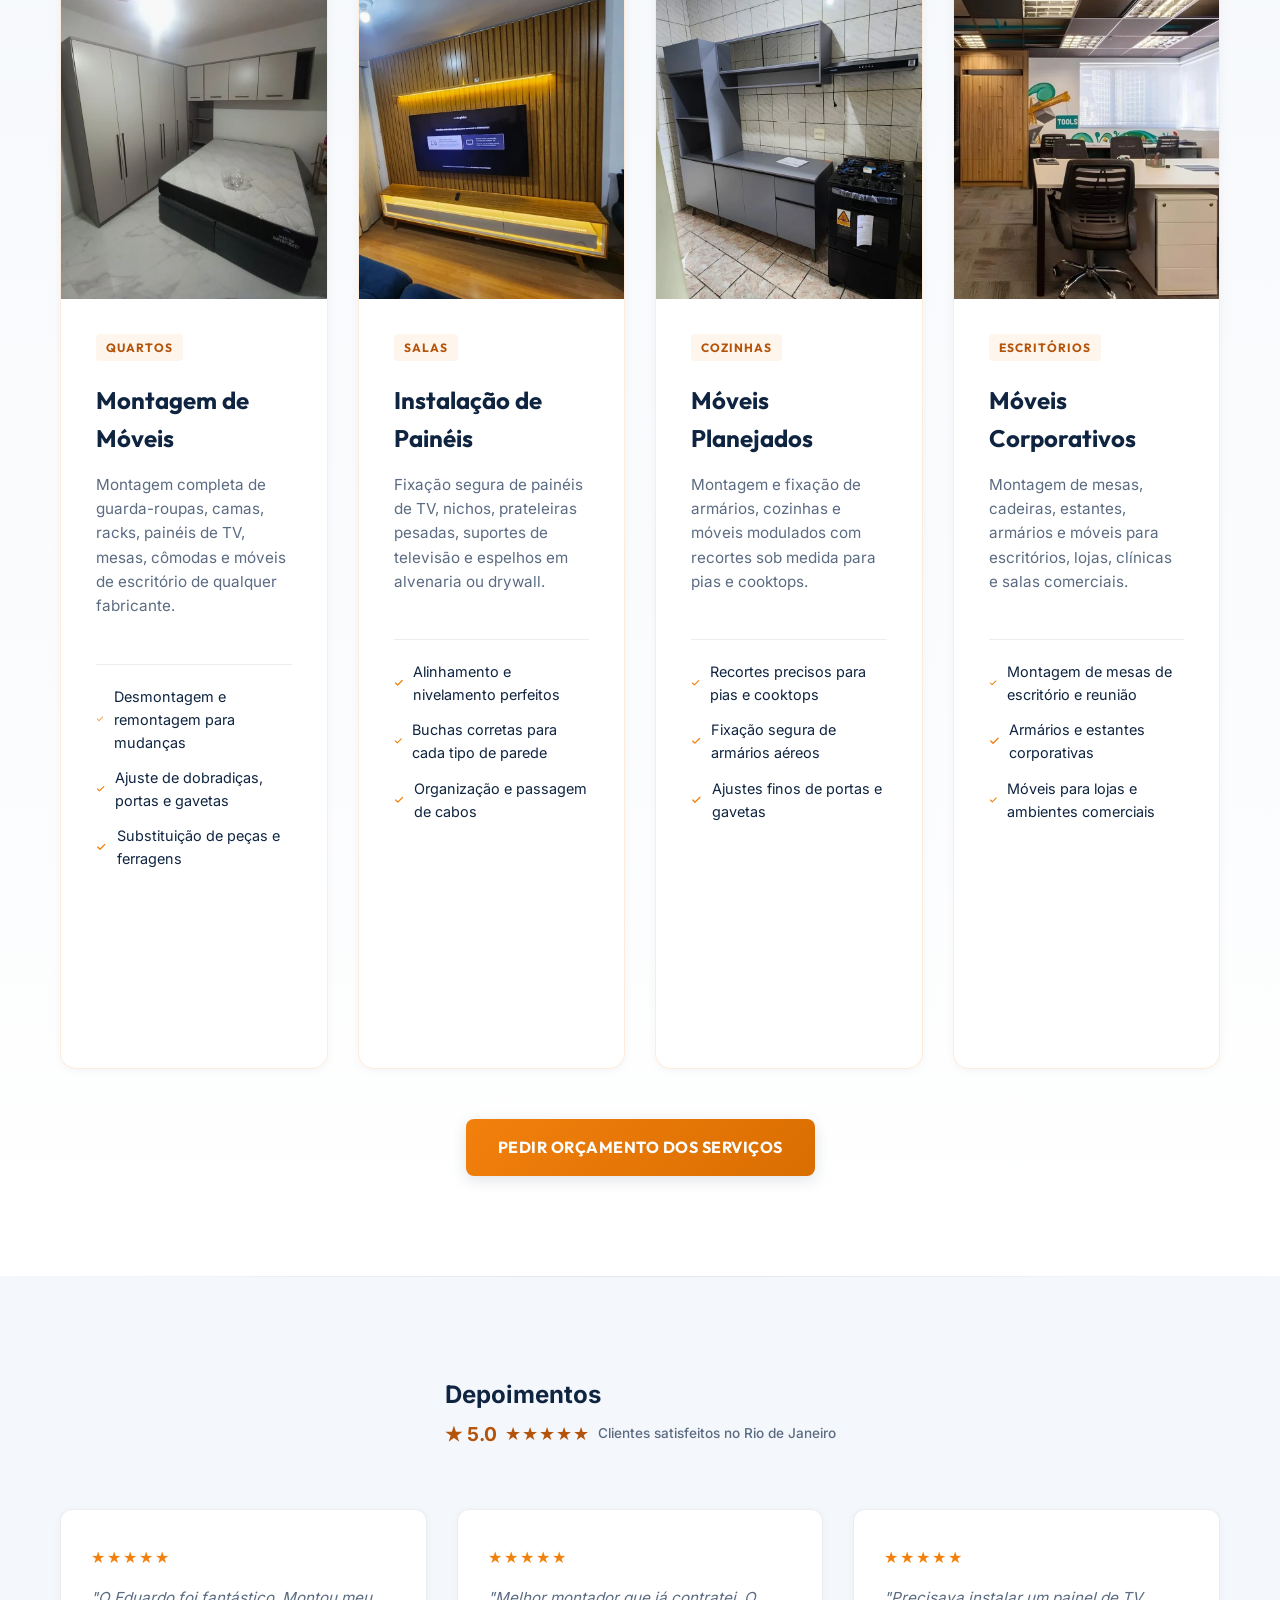
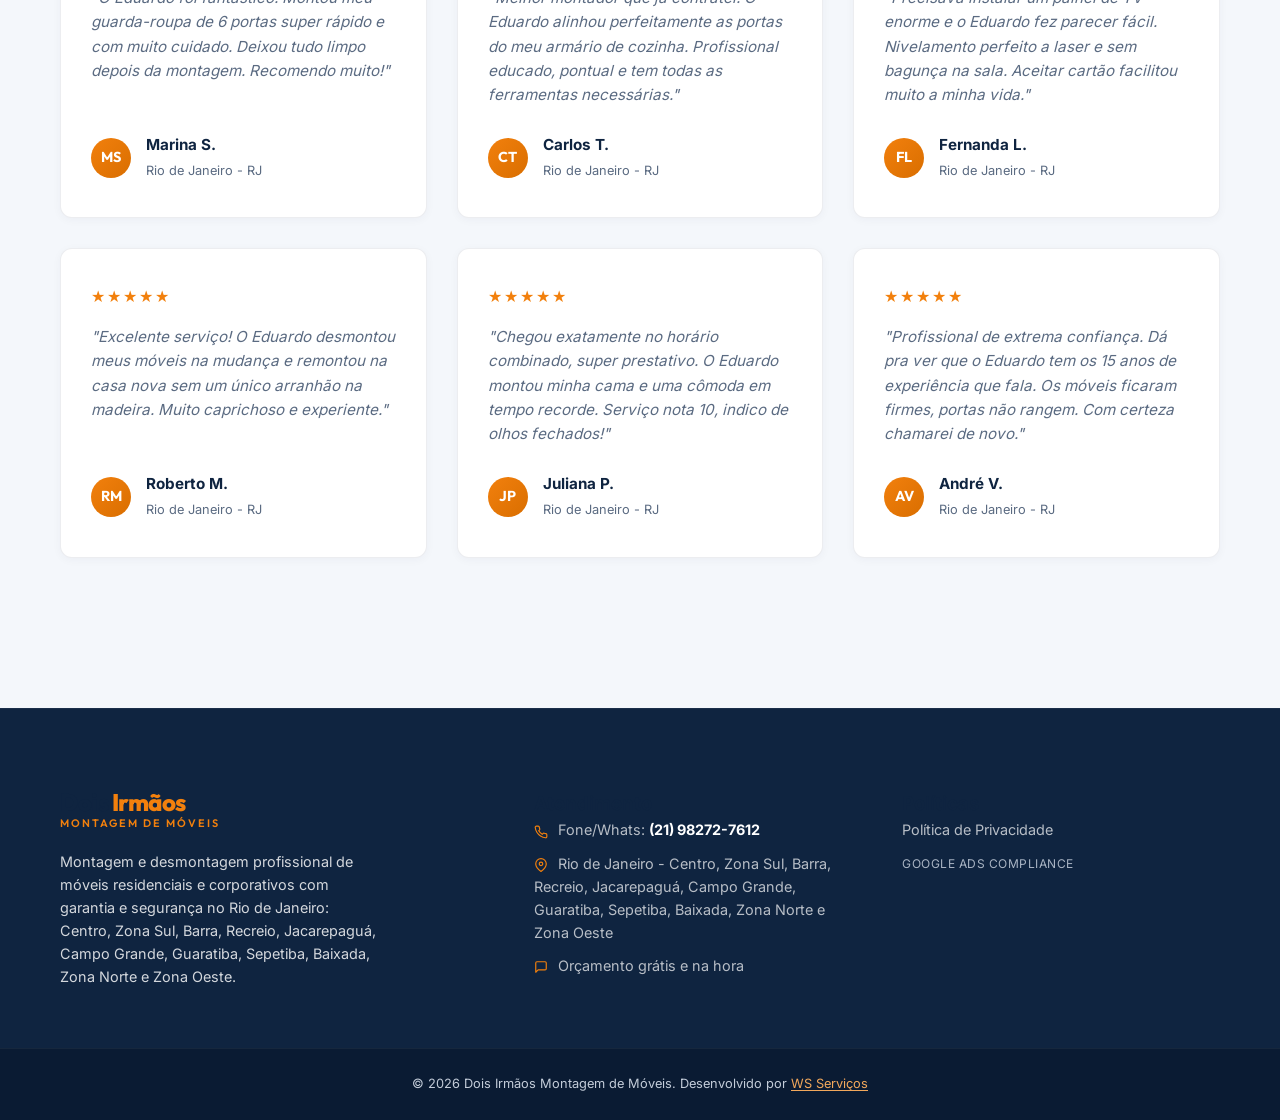
==== commit e698f7ea: "Otimiza performance mobile: hero responsivo (Hero-Mid), CLS com aspect-ratio, animacao composta e se" ====
--- a/index.html
+++ b/index.html
@@ -55,8 +55,8 @@
     
     <!-- Pré-carregamento da hero image (LCP) -->
     <link rel="preload" as="image" fetchpriority="high"
-          href="assets/Hero-Desktop.webp"
-          imagesrcset="assets/Hero-280.webp 560w, assets/Hero-Desktop.webp 840w"
+          href="assets/Hero-Mid.webp"
+          imagesrcset="assets/Hero-280.webp 560w, assets/Hero-Mid.webp 1080w"
           imagesizes="(max-width: 768px) 100vw, 420px">
 
     <!-- Fontes auto-hospedadas (Inter + Outfit variáveis) -->
@@ -96,7 +96,7 @@
         .cta-help-text{font-size:.85rem;color:var(--color-gray-text);padding-left:5px}
         .hero-image-wrapper{grid-column:2;display:flex;justify-content:center;align-items:center;width:100%;max-width:420px;aspect-ratio:4/5}
         .hero-image{width:100%;max-width:420px;aspect-ratio:4/5;object-fit:cover;border-radius:16px;border:1px solid rgba(242,128,13,0.2);box-shadow:0 20px 40px rgba(15,36,64,0.15)}
-        @media(max-width:768px){.main-header{padding:8px 0}.header-container{justify-content:center}.btn-header{display:none}.hero-section{padding-top:120px;padding-bottom:50px}.hero-container{grid-template-columns:1fr;grid-template-areas:"badge" "title" "image" "subtitle" "ctas";text-align:center;gap:25px}.badge-google{grid-area:badge;margin-bottom:0;justify-self:center}.hero-title{grid-area:title;font-size:2.1rem;margin:15px 0;letter-spacing:-0.5px}.hero-image-wrapper{grid-area:image;order:unset;display:flex;justify-content:center;margin:5px auto;width:100%}.hero-image{width:100%;height:auto;object-fit:contain;border-radius:12px;box-shadow:0 10px 30px rgba(15,36,64,0.15)}.hero-subtitle{grid-area:subtitle;font-size:1rem;margin-bottom:0;margin:0 auto;max-width:100%;line-height:1.5}.hero-ctas{grid-area:ctas;align-items:center;width:100%;margin-bottom:0;gap:15px;margin-top:8px}.btn-cta{width:100%;max-width:320px;padding:14px 28px;font-size:.95rem}}
+        @media(max-width:768px){.main-header{padding:8px 0}.header-container{justify-content:center}.btn-header{display:none}.hero-section{padding-top:120px;padding-bottom:50px}.hero-container{grid-template-columns:1fr;grid-template-areas:"badge" "title" "image" "subtitle" "ctas";text-align:center;gap:25px}.badge-google{grid-area:badge;margin-bottom:0;justify-self:center}.hero-title{grid-area:title;font-size:2.1rem;margin:15px 0;letter-spacing:-0.5px}.hero-image-wrapper{grid-area:image;order:unset;display:flex;justify-content:center;margin:5px auto;width:100%;aspect-ratio:4/5}.hero-image{width:100%;height:auto;object-fit:contain;border-radius:12px;box-shadow:0 10px 30px rgba(15,36,64,0.15)}.hero-subtitle{grid-area:subtitle;font-size:1rem;margin-bottom:0;margin:0 auto;max-width:100%;line-height:1.5}.hero-ctas{grid-area:ctas;align-items:center;width:100%;margin-bottom:0;gap:15px;margin-top:8px}.btn-cta{width:100%;max-width:320px;padding:14px 28px;font-size:.95rem}}
         @media(max-width:480px){.btn-header{display:none}.header-container{justify-content:center}.logo-text{font-size:1.3rem}}
     </style>
     
@@ -168,8 +168,8 @@
             
             <div class="hero-image-wrapper">
                 <picture>
-<source srcset="assets/Hero-280.webp 560w, assets/Hero-Desktop.webp 840w" sizes="(max-width: 768px) 100vw, 420px" type="image/webp">
-<img src="assets/Hero-Desktop.webp" alt="Equipe Dois Irmãos - Eduardo e irmão, montadores de móveis profissionais no Rio de Janeiro" class="hero-image" fetchpriority="high" width="420" height="525">
+<source srcset="assets/Hero-280.webp 560w, assets/Hero-Mid.webp 1080w" sizes="(max-width: 768px) 100vw, 420px" type="image/webp">
+<img src="assets/Hero-Mid.webp" alt="Equipe Dois Irmãos - Eduardo e irmão, montadores de móveis profissionais no Rio de Janeiro" class="hero-image" fetchpriority="high" width="420" height="525">
                 </picture>
             </div>
         </div>
--- a/style-light.css
+++ b/style-light.css
@@ -1 +1 @@
-:root{--color-bg:#F4F7FB;--color-bg-deep:#FFFFFF;--color-bg-light:#FFFFFF;--color-primary:#F2800D;--color-primary-dark:#B4530A;--color-primary-secondary:#D96E00;--color-navy:#0F2440;--color-white:#FFFFFF;--color-gray-light:#5B6B82;--color-gray-text:#5B6B82;--color-border:rgba(15,36,64,0.08);--font-titles:'Outfit',-apple-system,BlinkMacSystemFont,"Segoe UI",Roboto,sans-serif;--font-body:'Inter',-apple-system,BlinkMacSystemFont,"Segoe UI",Roboto,sans-serif;--glass-bg:rgba(255,255,255,0.9);--glass-border:rgba(242,128,13,0.15);--glass-border-hover:rgba(242,128,13,0.4);--transition-fast:all 0.2s cubic-bezier(0.4,0,0.2,1);--transition-smooth:all 0.4s cubic-bezier(0.4,0,0.2,1)}*,*::before,*::after{box-sizing:border-box;margin:0;padding:0}html{scroll-behavior:smooth;text-rendering:optimizeLegibility;-webkit-font-smoothing:antialiased;-moz-osx-font-smoothing:grayscale}body{background-color:var(--color-bg);color:var(--color-navy);font-family:var(--font-body);font-size:16px;line-height:1.6;overflow-x:hidden}.container{width:100%;max-width:1200px;margin-right:auto;margin-left:auto;padding-right:20px;padding-left:20px}.btn-cta{display:inline-flex;align-items:center;justify-content:center;gap:10px;font-family:var(--font-titles);font-weight:700;font-size:1rem;text-transform:uppercase;letter-spacing:0.5px;text-decoration:none;padding:16px 32px;border-radius:8px;border:none;cursor:pointer;transition:var(--transition-smooth);box-shadow:0 4px 15px rgba(15,36,64,0.12)}.btn-main-pulse{background:linear-gradient(135deg,var(--color-primary) 0%,var(--color-primary-secondary) 100%);color:var(--color-white);position:relative;z-index:1;overflow:hidden}.btn-main-pulse:hover{transform:translateY(-2px);box-shadow:0 8px 25px rgba(242,128,13,0.35);background:linear-gradient(135deg,#FF9A33 0%,#E07300 100%)}.btn-main-pulse:active{transform:translateY(0)}.icon-whatsapp{width:20px;height:20px}.main-header{background-color:rgba(255,255,255,0.95);border-bottom:1px solid var(--color-border);position:fixed;top:0;left:0;right:0;z-index:100;padding:15px 0;transition:var(--transition-fast);backdrop-filter:blur(8px)}.header-container{display:flex;justify-content:space-between;align-items:center}.logo{display:flex;align-items:center;gap:8px}.logo-icon{font-size:1.6rem}.logo-text{font-family:var(--font-titles);font-weight:800;font-size:1.5rem;color:var(--color-navy);letter-spacing:-0.5px;line-height:1.1}.logo-text span{color:var(--color-primary)}.logo-sub{display:block;font-family:var(--font-titles);font-size:0.68rem;font-weight:600;letter-spacing:2px;text-transform:uppercase;color:var(--color-gray-text);margin-top:3px}.btn-header{padding:10px 20px;font-size:0.85rem;border-radius:6px;background:transparent;color:var(--color-primary);border:1.5px solid var(--color-primary);box-shadow:none}.btn-header:hover{background-color:var(--color-primary);color:var(--color-white);box-shadow:0 4px 15px rgba(242,128,13,0.2)}.hero-section{position:relative;padding-top:150px;padding-bottom:80px;background:linear-gradient(180deg,var(--color-white) 0%,var(--color-bg) 100%);overflow:hidden}.hero-section::after{content:'';position:absolute;bottom:0;left:0;right:0;height:1px;background:linear-gradient(90deg,transparent 0%,rgba(242,128,13,0.3) 50%,transparent 100%);opacity:0.3}.hero-container{display:grid;grid-template-columns:1.1fr 0.9fr;gap:40px;align-items:center}.badge-google{display:inline-flex;align-items:center;gap:8px;background-color:rgba(242,128,13,0.08);border:1px solid rgba(242,128,13,0.2);padding:6px 12px;border-radius:50px;margin-bottom:24px}.star-rating{color:var(--color-primary-dark);font-weight:700;letter-spacing:2px}.badge-text{font-size:0.85rem;font-weight:600;color:var(--color-navy)}.hero-title{font-family:var(--font-titles);font-size:3.2rem;font-weight:800;line-height:1.15;color:var(--color-navy);margin-bottom:20px;letter-spacing:-1px}.hero-subtitle{font-size:1.15rem;color:var(--color-gray-text);margin-bottom:35px;max-width:580px}.hero-ctas{display:flex;flex-direction:column;align-items:flex-start;gap:10px;margin-bottom:35px}.cta-help-text{font-size:0.85rem;color:var(--color-gray-text);padding-left:5px}.hero-benefits{display:flex;flex-wrap:wrap;gap:15px}.benefit-tag{display:flex;align-items:center;gap:8px;font-size:0.9rem;font-weight:600;color:var(--color-navy);background-color:var(--color-white);border:1px solid var(--color-border);padding:8px 16px;border-radius:6px;box-shadow:0 2px 8px rgba(15,36,64,0.04)}.benefit-icon{font-size:1rem}.hero-image-wrapper{position:relative;display:flex;justify-content:center;align-items:center;width:100%;max-width:420px;aspect-ratio:4 / 5}.hero-image{width:100%;max-width:420px;aspect-ratio:4 / 5;object-fit:cover;border-radius:16px;border:1px solid rgba(242,128,13,0.2);box-shadow:0 20px 40px rgba(15,36,64,0.15);transition:var(--transition-smooth)}.hero-image:hover{transform:scale(1.02);border-color:var(--color-primary);box-shadow:0 20px 50px rgba(15,36,64,0.2)}.diferenciais-section{padding:80px 0;background-color:var(--color-bg);position:relative}.diferenciais-grid{display:grid;grid-template-columns:repeat(3,1fr);gap:30px}.diferencial-card{background-color:var(--color-white);border:1px solid var(--color-border);padding:35px 30px;border-radius:12px;transition:var(--transition-smooth);position:relative;overflow:hidden;box-shadow:0 2px 10px rgba(15,36,64,0.04)}.diferencial-card::before{content:'';position:absolute;top:0;left:0;width:3px;height:100%;background:linear-gradient(180deg,var(--color-primary) 0%,transparent 100%);opacity:0;transition:var(--transition-fast)}.diferencial-card:hover{transform:translateY(-5px);border-color:rgba(242,128,13,0.25);box-shadow:0 10px 30px rgba(15,36,64,0.1)}.diferencial-card:hover::before{opacity:1}.dif-icon-wrapper{font-size:2rem;margin-bottom:20px;display:inline-block}.diferencial-card h3{font-family:var(--font-titles);font-size:1.35rem;font-weight:700;margin-bottom:12px;color:var(--color-navy)}.diferencial-card p{font-size:0.95rem;color:var(--color-gray-text);line-height:1.6}.services-section{padding:100px 0;background:linear-gradient(180deg,var(--color-bg) 0%,var(--color-white) 100%);position:relative}.services-section::before{content:'';position:absolute;top:0;left:0;right:0;height:1px;background:linear-gradient(90deg,transparent 0%,rgba(242,128,13,0.2) 50%,transparent 100%)}.section-title{font-family:var(--font-titles);font-size:2.5rem;font-weight:800;text-align:center;margin-bottom:15px;letter-spacing:-0.5px;color:var(--color-navy)}.section-subtitle{font-size:1.1rem;color:var(--color-gray-text);text-align:center;max-width:600px;margin:0 auto 60px auto}.services-grid{display:grid;grid-template-columns:repeat(4,1fr);gap:30px;margin-bottom:50px}.service-card{background:var(--glass-bg);border:1px solid var(--glass-border);border-radius:16px;overflow:hidden;transition:var(--transition-smooth);display:flex;flex-direction:column;box-shadow:0 2px 10px rgba(15,36,64,0.04)}.service-thumb{width:100%;aspect-ratio:4/5;object-fit:cover;object-position:center;display:block;border-radius:16px 16px 0 0}.service-card:hover{transform:translateY(-8px);border-color:var(--glass-border-hover);box-shadow:0 15px 35px rgba(242,128,13,0.1),0 5px 15px rgba(15,36,64,0.06)}.service-content{padding:35px;display:flex;flex-direction:column;height:100%}.service-tag{display:inline-block;align-self:flex-start;font-family:var(--font-titles);font-size:0.75rem;font-weight:700;text-transform:uppercase;letter-spacing:1px;color:var(--color-primary-dark);background-color:rgba(242,128,13,0.08);padding:4px 10px;border-radius:4px;margin-bottom:20px}.service-card h3{font-family:var(--font-titles);font-size:1.5rem;font-weight:700;margin-bottom:15px;color:var(--color-navy)}.service-card p{font-size:0.95rem;color:var(--color-gray-text);margin-bottom:25px;line-height:1.6}.service-list{list-style:none;margin-top:20px;display:flex;flex-direction:column;gap:12px;border-top:1px solid var(--color-border);padding-top:20px}.service-list li{font-size:0.9rem;color:var(--color-navy);display:flex;align-items:center;gap:10px}.services-action{text-align:center;margin-top:40px}.depoimentos-section{padding:100px 0;background-color:var(--color-bg);position:relative}.depoimentos-section::before{content:'';position:absolute;top:0;left:0;right:0;height:1px;background:linear-gradient(90deg,transparent 0%,var(--color-border) 50%,transparent 100%)}.depoimentos-header{display:flex;justify-content:center;margin-bottom:60px}.g-logo-wrapper{display:flex;align-items:center;gap:20px}.icon-google{width:48px;height:48px;color:var(--color-navy);opacity:0.9}.g-logo-wrapper h2{font-family:var(--font-titles);font-size:2rem;font-weight:800;letter-spacing:-0.5px;color:var(--color-navy)}.google-rating{display:flex;align-items:center;gap:8px;margin-top:4px}.rating-num{font-size:1.2rem;font-weight:800;color:var(--color-primary-dark)}.rating-stars{color:var(--color-primary-dark);font-size:1.1rem;letter-spacing:1px}.rating-count{font-size:0.85rem;color:var(--color-gray-text);font-weight:500}.depoimentos-grid{display:grid;grid-template-columns:repeat(3,1fr);gap:30px;margin-bottom:50px}.depoimento-card{background-color:var(--color-white);border:1px solid var(--color-border);border-radius:12px;padding:35px 30px;display:flex;flex-direction:column;transition:var(--transition-smooth);box-shadow:0 2px 10px rgba(15,36,64,0.04)}.depoimento-card:hover{transform:scale(1.01);border-color:rgba(242,128,13,0.15);box-shadow:0 8px 25px rgba(15,36,64,0.08)}.depoimento-rating{color:var(--color-primary);font-size:1rem;letter-spacing:2px;margin-bottom:15px}.depoimento-text{font-size:0.95rem;color:var(--color-gray-light);line-height:1.6;margin-bottom:25px;font-style:italic}.depoimento-author{display:flex;align-items:center;gap:15px;margin-top:auto}.author-avatar{width:40px;height:40px;border-radius:50%;background:linear-gradient(135deg,var(--color-primary) 0%,var(--color-primary-secondary) 100%);color:var(--color-white);font-weight:700;font-family:var(--font-titles);display:flex;align-items:center;justify-content:center;font-size:0.9rem}.depoimento-author h3{font-size:0.95rem;font-weight:700;color:var(--color-navy)}.depoimento-author span{font-size:0.8rem;color:var(--color-gray-text)}.google-link-wrapper{text-align:center;margin-top:30px}.link-google-perfil{font-family:var(--font-titles);color:var(--color-primary-dark);text-decoration:underline;text-underline-offset:3px;font-size:0.95rem;font-weight:600;transition:var(--transition-fast);border-bottom:1.5px solid transparent;padding-bottom:2px}.link-google-perfil:hover{color:var(--color-navy);border-color:var(--color-navy)}.main-footer{background-color:var(--color-navy);border-top:1px solid rgba(255,255,255,0.05);padding-top:80px}.footer-container{display:grid;grid-template-columns:1.2fr 0.9fr 0.9fr;gap:50px;padding-bottom:60px}.footer-brand .logo{margin-bottom:20px}.footer-brand p{font-size:0.9rem;color:rgba(255,255,255,0.82);max-width:320px}.main-footer h4{font-family:var(--font-titles);font-size:1.15rem;font-weight:700;color:var(--color-white);margin-bottom:20px;position:relative;display:inline-block}.main-footer h4::after{content:'';position:absolute;bottom:-6px;left:0;width:25px;height:2px;background-color:var(--color-primary)}.footer-info p{font-size:0.9rem;color:rgba(255,255,255,0.7);margin-bottom:10px}.footer-info strong{color:var(--color-white)}.footer-links{display:flex;flex-direction:column;align-items:flex-start}.footer-link{font-size:0.9rem;color:rgba(255,255,255,0.7);text-decoration:none;transition:var(--transition-fast);margin-bottom:8px}.footer-link:hover{color:var(--color-primary)}.footer-link-sub{font-size:0.75rem;color:#A9B4C3;text-transform:uppercase;letter-spacing:0.5px;margin-top:4px}.footer-bottom{background-color:#0A1B33;border-top:1px solid rgba(255,255,255,0.05);text-align:center;padding:25px 0}.footer-bottom p{font-size:0.8rem;color:#C3CCD9}.icon-svg{width:38px;height:38px;color:var(--color-primary);stroke:var(--color-primary);stroke-width:2.2;stroke-linecap:round;stroke-linejoin:round;fill:none;display:inline-block;transition:var(--transition-fast)}.diferencial-card:hover .icon-svg{transform:scale(1.1);color:var(--color-navy);stroke:var(--color-navy)}.btn-whatsapp-flutuante{position:fixed;bottom:25px;right:25px;width:60px;height:60px;background-color:#25D366;color:var(--color-white);border-radius:50%;display:flex;align-items:center;justify-content:center;box-shadow:0 4px 15px rgba(37,211,102,0.4);z-index:999;text-decoration:none;transition:var(--transition-smooth);animation:pulse-whatsapp 2s infinite}.btn-whatsapp-flutuante:hover{transform:scale(1.1);background-color:#20BA56;box-shadow:0 6px 20px rgba(37,211,102,0.6)}.btn-whatsapp-flutuante svg{width:32px;height:32px}@keyframes pulse-whatsapp{0%{box-shadow:0 4px 15px rgba(37,211,102,0.4)}50%{box-shadow:0 4px 25px rgba(37,211,102,0.8)}100%{box-shadow:0 4px 15px rgba(37,211,102,0.4)}}@media (max-width:1024px){.hero-title{font-size:2.6rem}.hero-container{gap:30px}.services-grid{grid-template-columns:repeat(2,1fr);gap:20px}.depoimentos-grid{grid-template-columns:repeat(2,1fr)}}@media (max-width:768px){.main-header{padding:10px 0}.header-container{justify-content:center}.btn-header{display:none}.logo-text{font-size:1.4rem}.hero-section{padding-top:130px;padding-bottom:50px}.hero-container{display:grid;grid-template-columns:1fr;grid-template-areas:"badge" "title" "image" "subtitle" "ctas";text-align:center;gap:25px}.badge-google{grid-area:badge;margin-bottom:0;justify-self:center}.hero-title{grid-area:title;font-size:2.1rem;margin:15px 0;letter-spacing:-0.5px}.hero-image-wrapper{grid-area:image;order:unset;display:flex;justify-content:center;margin:5px auto;width:100%}.hero-image{width:100%;height:auto;object-fit:contain;border-radius:12px;box-shadow:0 10px 30px rgba(15,36,64,0.15)}.hero-subtitle{grid-area:subtitle;font-size:1rem;margin-bottom:0;margin-right:auto;margin-left:auto;max-width:100%;line-height:1.5}.hero-ctas{grid-area:ctas;align-items:center;width:100%;margin-bottom:0;gap:15px;margin-top:8px}.hero-benefits{justify-content:center}.btn-cta{width:100%;max-width:320px;padding:14px 28px;font-size:0.95rem}.diferenciais-section{padding:50px 0}.diferenciais-grid{grid-template-columns:1fr;gap:16px}.diferencial-card{padding:24px 20px;text-align:center}.dif-icon-wrapper{margin-bottom:12px}.diferencial-card h3{font-size:1.25rem;margin-bottom:8px}.diferencial-card p{font-size:0.9rem}.services-section{padding:70px 0}.section-title{font-size:1.8rem}.section-subtitle{font-size:0.95rem;margin-bottom:30px;padding:0 10px}.services-grid{grid-template-columns:1fr;gap:20px}.service-content{padding:24px 20px}.service-card h3{font-size:1.35rem;margin-bottom:10px}.service-card p{font-size:0.9rem;margin-bottom:20px}.service-list{padding-top:15px;gap:10px}.service-list li{font-size:0.85rem}.services-action{margin-top:30px}.depoimentos-section{padding:70px 0}.g-logo-wrapper{flex-direction:column;text-align:center;gap:8px}.g-logo-wrapper h2{font-size:1.6rem}.depoimentos-grid{grid-template-columns:1fr;gap:20px}.depoimento-card{padding:24px 20px}.depoimento-text{font-size:0.9rem;margin-bottom:20px}.footer-container{grid-template-columns:1fr;gap:30px;text-align:center}.footer-brand p{margin-right:auto;margin-left:auto}.footer-brand .logo,.footer-links{align-items:center}.main-footer h4::after{left:50%;transform:translateX(-50%)}}@media (max-width:480px){.btn-header{display:none}.header-container{justify-content:center}.logo-text{font-size:1.3rem}}+:root{--color-bg:#F4F7FB;--color-bg-deep:#FFFFFF;--color-bg-light:#FFFFFF;--color-primary:#F2800D;--color-primary-dark:#B4530A;--color-primary-secondary:#D96E00;--color-navy:#0F2440;--color-white:#FFFFFF;--color-gray-light:#5B6B82;--color-gray-text:#5B6B82;--color-border:rgba(15,36,64,0.08);--font-titles:'Outfit',-apple-system,BlinkMacSystemFont,"Segoe UI",Roboto,sans-serif;--font-body:'Inter',-apple-system,BlinkMacSystemFont,"Segoe UI",Roboto,sans-serif;--glass-bg:rgba(255,255,255,0.9);--glass-border:rgba(242,128,13,0.15);--glass-border-hover:rgba(242,128,13,0.4);--transition-fast:all 0.2s cubic-bezier(0.4,0,0.2,1);--transition-smooth:all 0.4s cubic-bezier(0.4,0,0.2,1)}*,*::before,*::after{box-sizing:border-box;margin:0;padding:0}html{scroll-behavior:smooth;text-rendering:optimizeLegibility;-webkit-font-smoothing:antialiased;-moz-osx-font-smoothing:grayscale}body{background-color:var(--color-bg);color:var(--color-navy);font-family:var(--font-body);font-size:16px;line-height:1.6;overflow-x:hidden}.container{width:100%;max-width:1200px;margin-right:auto;margin-left:auto;padding-right:20px;padding-left:20px}.btn-cta{display:inline-flex;align-items:center;justify-content:center;gap:10px;font-family:var(--font-titles);font-weight:700;font-size:1rem;text-transform:uppercase;letter-spacing:0.5px;text-decoration:none;padding:16px 32px;border-radius:8px;border:none;cursor:pointer;transition:var(--transition-smooth);box-shadow:0 4px 15px rgba(15,36,64,0.12)}.btn-main-pulse{background:linear-gradient(135deg,var(--color-primary) 0%,var(--color-primary-secondary) 100%);color:var(--color-white);position:relative;z-index:1;overflow:hidden}.btn-main-pulse:hover{transform:translateY(-2px);box-shadow:0 8px 25px rgba(242,128,13,0.35);background:linear-gradient(135deg,#FF9A33 0%,#E07300 100%)}.btn-main-pulse:active{transform:translateY(0)}.icon-whatsapp{width:20px;height:20px}.main-header{background-color:rgba(255,255,255,0.95);border-bottom:1px solid var(--color-border);position:fixed;top:0;left:0;right:0;z-index:100;padding:15px 0;transition:var(--transition-fast);backdrop-filter:blur(8px)}.header-container{display:flex;justify-content:space-between;align-items:center}.logo{display:flex;align-items:center;gap:8px}.logo-icon{font-size:1.6rem}.logo-text{font-family:var(--font-titles);font-weight:800;font-size:1.5rem;color:var(--color-navy);letter-spacing:-0.5px;line-height:1.1}.logo-text span{color:var(--color-primary)}.logo-sub{display:block;font-family:var(--font-titles);font-size:0.68rem;font-weight:600;letter-spacing:2px;text-transform:uppercase;color:var(--color-gray-text);margin-top:3px}.btn-header{padding:10px 20px;font-size:0.85rem;border-radius:6px;background:transparent;color:var(--color-primary);border:1.5px solid var(--color-primary);box-shadow:none}.btn-header:hover{background-color:var(--color-primary);color:var(--color-white);box-shadow:0 4px 15px rgba(242,128,13,0.2)}.hero-section{position:relative;padding-top:150px;padding-bottom:80px;background:linear-gradient(180deg,var(--color-white) 0%,var(--color-bg) 100%);overflow:hidden}.hero-section::after{content:'';position:absolute;bottom:0;left:0;right:0;height:1px;background:linear-gradient(90deg,transparent 0%,rgba(242,128,13,0.3) 50%,transparent 100%);opacity:0.3}.hero-container{display:grid;grid-template-columns:1.1fr 0.9fr;gap:40px;align-items:center}.badge-google{display:inline-flex;align-items:center;gap:8px;background-color:rgba(242,128,13,0.08);border:1px solid rgba(242,128,13,0.2);padding:6px 12px;border-radius:50px;margin-bottom:24px}.star-rating{color:var(--color-primary-dark);font-weight:700;letter-spacing:2px}.badge-text{font-size:0.85rem;font-weight:600;color:var(--color-navy)}.hero-title{font-family:var(--font-titles);font-size:3.2rem;font-weight:800;line-height:1.15;color:var(--color-navy);margin-bottom:20px;letter-spacing:-1px}.hero-subtitle{font-size:1.15rem;color:var(--color-gray-text);margin-bottom:35px;max-width:580px}.hero-ctas{display:flex;flex-direction:column;align-items:flex-start;gap:10px;margin-bottom:35px}.cta-help-text{font-size:0.85rem;color:var(--color-gray-text);padding-left:5px}.hero-benefits{display:flex;flex-wrap:wrap;gap:15px}.benefit-tag{display:flex;align-items:center;gap:8px;font-size:0.9rem;font-weight:600;color:var(--color-navy);background-color:var(--color-white);border:1px solid var(--color-border);padding:8px 16px;border-radius:6px;box-shadow:0 2px 8px rgba(15,36,64,0.04)}.benefit-icon{font-size:1rem}.hero-image-wrapper{position:relative;display:flex;justify-content:center;align-items:center;width:100%;max-width:420px;aspect-ratio:4 / 5}.hero-image{width:100%;max-width:420px;aspect-ratio:4 / 5;object-fit:cover;border-radius:16px;border:1px solid rgba(242,128,13,0.2);box-shadow:0 20px 40px rgba(15,36,64,0.15);transition:var(--transition-smooth)}.hero-image:hover{transform:scale(1.02);border-color:var(--color-primary);box-shadow:0 20px 50px rgba(15,36,64,0.2)}.diferenciais-section{padding:80px 0;background-color:var(--color-bg);position:relative}.diferenciais-grid{display:grid;grid-template-columns:repeat(3,1fr);gap:30px}.diferencial-card{background-color:var(--color-white);border:1px solid var(--color-border);padding:35px 30px;border-radius:12px;transition:var(--transition-smooth);position:relative;overflow:hidden;box-shadow:0 2px 10px rgba(15,36,64,0.04)}.diferencial-card::before{content:'';position:absolute;top:0;left:0;width:3px;height:100%;background:linear-gradient(180deg,var(--color-primary) 0%,transparent 100%);opacity:0;transition:var(--transition-fast)}.diferencial-card:hover{transform:translateY(-5px);border-color:rgba(242,128,13,0.25);box-shadow:0 10px 30px rgba(15,36,64,0.1)}.diferencial-card:hover::before{opacity:1}.dif-icon-wrapper{font-size:2rem;margin-bottom:20px;display:inline-block}.diferencial-card h3{font-family:var(--font-titles);font-size:1.35rem;font-weight:700;margin-bottom:12px;color:var(--color-navy)}.diferencial-card p{font-size:0.95rem;color:var(--color-gray-text);line-height:1.6}.services-section{padding:100px 0;background:linear-gradient(180deg,var(--color-bg) 0%,var(--color-white) 100%);position:relative}.services-section::before{content:'';position:absolute;top:0;left:0;right:0;height:1px;background:linear-gradient(90deg,transparent 0%,rgba(242,128,13,0.2) 50%,transparent 100%)}.section-title{font-family:var(--font-titles);font-size:2.5rem;font-weight:800;text-align:center;margin-bottom:15px;letter-spacing:-0.5px;color:var(--color-navy)}.section-subtitle{font-size:1.1rem;color:var(--color-gray-text);text-align:center;max-width:600px;margin:0 auto 60px auto}.services-grid{display:grid;grid-template-columns:repeat(4,1fr);gap:30px;margin-bottom:50px}.service-card{background:var(--glass-bg);border:1px solid var(--glass-border);border-radius:16px;overflow:hidden;transition:var(--transition-smooth);display:flex;flex-direction:column;box-shadow:0 2px 10px rgba(15,36,64,0.04)}.service-thumb{width:100%;aspect-ratio:4/5;object-fit:cover;object-position:center;display:block;border-radius:16px 16px 0 0}.service-card:hover{transform:translateY(-8px);border-color:var(--glass-border-hover);box-shadow:0 15px 35px rgba(242,128,13,0.1),0 5px 15px rgba(15,36,64,0.06)}.service-content{padding:35px;display:flex;flex-direction:column;height:100%}.service-tag{display:inline-block;align-self:flex-start;font-family:var(--font-titles);font-size:0.75rem;font-weight:700;text-transform:uppercase;letter-spacing:1px;color:var(--color-primary-dark);background-color:rgba(242,128,13,0.08);padding:4px 10px;border-radius:4px;margin-bottom:20px}.service-card h3{font-family:var(--font-titles);font-size:1.5rem;font-weight:700;margin-bottom:15px;color:var(--color-navy)}.service-card p{font-size:0.95rem;color:var(--color-gray-text);margin-bottom:25px;line-height:1.6}.service-list{list-style:none;margin-top:20px;display:flex;flex-direction:column;gap:12px;border-top:1px solid var(--color-border);padding-top:20px}.service-list li{font-size:0.9rem;color:var(--color-navy);display:flex;align-items:center;gap:10px}.services-action{text-align:center;margin-top:40px}.depoimentos-section{padding:100px 0;background-color:var(--color-bg);position:relative}.depoimentos-section::before{content:'';position:absolute;top:0;left:0;right:0;height:1px;background:linear-gradient(90deg,transparent 0%,var(--color-border) 50%,transparent 100%)}.depoimentos-header{display:flex;justify-content:center;margin-bottom:60px}.g-logo-wrapper{display:flex;align-items:center;gap:20px}.icon-google{width:48px;height:48px;color:var(--color-navy);opacity:0.9}.g-logo-wrapper h2{font-family:var(--font-titles);font-size:2rem;font-weight:800;letter-spacing:-0.5px;color:var(--color-navy)}.google-rating{display:flex;align-items:center;gap:8px;margin-top:4px}.rating-num{font-size:1.2rem;font-weight:800;color:var(--color-primary-dark)}.rating-stars{color:var(--color-primary-dark);font-size:1.1rem;letter-spacing:1px}.rating-count{font-size:0.85rem;color:var(--color-gray-text);font-weight:500}.depoimentos-grid{display:grid;grid-template-columns:repeat(3,1fr);gap:30px;margin-bottom:50px}.depoimento-card{background-color:var(--color-white);border:1px solid var(--color-border);border-radius:12px;padding:35px 30px;display:flex;flex-direction:column;transition:var(--transition-smooth);box-shadow:0 2px 10px rgba(15,36,64,0.04)}.depoimento-card:hover{transform:scale(1.01);border-color:rgba(242,128,13,0.15);box-shadow:0 8px 25px rgba(15,36,64,0.08)}.depoimento-rating{color:var(--color-primary);font-size:1rem;letter-spacing:2px;margin-bottom:15px}.depoimento-text{font-size:0.95rem;color:var(--color-gray-light);line-height:1.6;margin-bottom:25px;font-style:italic}.depoimento-author{display:flex;align-items:center;gap:15px;margin-top:auto}.author-avatar{width:40px;height:40px;border-radius:50%;background:linear-gradient(135deg,var(--color-primary) 0%,var(--color-primary-secondary) 100%);color:var(--color-white);font-weight:700;font-family:var(--font-titles);display:flex;align-items:center;justify-content:center;font-size:0.9rem}.depoimento-author h3{font-size:0.95rem;font-weight:700;color:var(--color-navy)}.depoimento-author span{font-size:0.8rem;color:var(--color-gray-text)}.google-link-wrapper{text-align:center;margin-top:30px}.link-google-perfil{font-family:var(--font-titles);color:var(--color-primary-dark);text-decoration:underline;text-underline-offset:3px;font-size:0.95rem;font-weight:600;transition:var(--transition-fast);border-bottom:1.5px solid transparent;padding-bottom:2px}.link-google-perfil:hover{color:var(--color-navy);border-color:var(--color-navy)}.main-footer{background-color:var(--color-navy);border-top:1px solid rgba(255,255,255,0.05);padding-top:80px}.footer-container{display:grid;grid-template-columns:1.2fr 0.9fr 0.9fr;gap:50px;padding-bottom:60px}.footer-brand .logo{margin-bottom:20px}.footer-brand p{font-size:0.9rem;color:rgba(255,255,255,0.82);max-width:320px}.main-footer h4{font-family:var(--font-titles);font-size:1.15rem;font-weight:700;color:var(--color-white);margin-bottom:20px;position:relative;display:inline-block}.main-footer h4::after{content:'';position:absolute;bottom:-6px;left:0;width:25px;height:2px;background-color:var(--color-primary)}.footer-info p{font-size:0.9rem;color:rgba(255,255,255,0.7);margin-bottom:10px}.footer-info strong{color:var(--color-white)}.footer-links{display:flex;flex-direction:column;align-items:flex-start}.footer-link{font-size:0.9rem;color:rgba(255,255,255,0.7);text-decoration:none;transition:var(--transition-fast);margin-bottom:8px}.footer-link:hover{color:var(--color-primary)}.footer-link-sub{font-size:0.75rem;color:#A9B4C3;text-transform:uppercase;letter-spacing:0.5px;margin-top:4px}.footer-bottom{background-color:#0A1B33;border-top:1px solid rgba(255,255,255,0.05);text-align:center;padding:25px 0}.footer-bottom p{font-size:0.8rem;color:#C3CCD9}.icon-svg{width:38px;height:38px;color:var(--color-primary);stroke:var(--color-primary);stroke-width:2.2;stroke-linecap:round;stroke-linejoin:round;fill:none;display:inline-block;transition:var(--transition-fast)}.diferencial-card:hover .icon-svg{transform:scale(1.1);color:var(--color-navy);stroke:var(--color-navy)}.btn-whatsapp-flutuante{position:fixed;bottom:25px;right:25px;width:60px;height:60px;background-color:#25D366;color:var(--color-white);border-radius:50%;display:flex;align-items:center;justify-content:center;box-shadow:0 4px 15px rgba(37,211,102,0.4);z-index:999;text-decoration:none;transition:var(--transition-smooth);animation:pulse-whatsapp 2s infinite}.btn-whatsapp-flutuante:hover{transform:scale(1.1);background-color:#20BA56;box-shadow:0 6px 20px rgba(37,211,102,0.6)}.btn-whatsapp-flutuante svg{width:32px;height:32px}@keyframes pulse-whatsapp{0%{transform:scale(1)}50%{transform:scale(1.12)}100%{transform:scale(1)}}@media (max-width:1024px){.hero-title{font-size:2.6rem}.hero-container{gap:30px}.services-grid{grid-template-columns:repeat(2,1fr);gap:20px}.depoimentos-grid{grid-template-columns:repeat(2,1fr)}}@media (max-width:768px){.main-header{padding:10px 0}.header-container{justify-content:center}.btn-header{display:none}.logo-text{font-size:1.4rem}.hero-section{padding-top:130px;padding-bottom:50px}.hero-container{display:grid;grid-template-columns:1fr;grid-template-areas:"badge" "title" "image" "subtitle" "ctas";text-align:center;gap:25px}.badge-google{grid-area:badge;margin-bottom:0;justify-self:center}.hero-title{grid-area:title;font-size:2.1rem;margin:15px 0;letter-spacing:-0.5px}.hero-image-wrapper{grid-area:image;order:unset;display:flex;justify-content:center;margin:5px auto;width:100%;aspect-ratio:4 / 5}.hero-image{width:100%;height:auto;object-fit:contain;border-radius:12px;box-shadow:0 10px 30px rgba(15,36,64,0.15)}.hero-subtitle{grid-area:subtitle;font-size:1rem;margin-bottom:0;margin-right:auto;margin-left:auto;max-width:100%;line-height:1.5}.hero-ctas{grid-area:ctas;align-items:center;width:100%;margin-bottom:0;gap:15px;margin-top:8px}.hero-benefits{justify-content:center}.btn-cta{width:100%;max-width:320px;padding:14px 28px;font-size:0.95rem}.diferenciais-section{padding:50px 0}.diferenciais-grid{grid-template-columns:1fr;gap:16px}.diferencial-card{padding:24px 20px;text-align:center}.dif-icon-wrapper{margin-bottom:12px}.diferencial-card h3{font-size:1.25rem;margin-bottom:8px}.diferencial-card p{font-size:0.9rem}.services-section{padding:70px 0}.section-title{font-size:1.8rem}.section-subtitle{font-size:0.95rem;margin-bottom:30px;padding:0 10px}.services-grid{grid-template-columns:1fr;gap:20px}.service-content{padding:24px 20px}.service-card h3{font-size:1.35rem;margin-bottom:10px}.service-card p{font-size:0.9rem;margin-bottom:20px}.service-list{padding-top:15px;gap:10px}.service-list li{font-size:0.85rem}.services-action{margin-top:30px}.depoimentos-section{padding:70px 0}.g-logo-wrapper{flex-direction:column;text-align:center;gap:8px}.g-logo-wrapper h2{font-size:1.6rem}.depoimentos-grid{grid-template-columns:1fr;gap:20px}.depoimento-card{padding:24px 20px}.depoimento-text{font-size:0.9rem;margin-bottom:20px}.footer-container{grid-template-columns:1fr;gap:30px;text-align:center}.footer-brand p{margin-right:auto;margin-left:auto}.footer-brand .logo,.footer-links{align-items:center}.main-footer h4::after{left:50%;transform:translateX(-50%)}}@media (max-width:480px){.btn-header{display:none}.header-container{justify-content:center}.logo-text{font-size:1.3rem}}
--- a/style-light.css
+++ b/style-light.css
@@ -1 +1 @@
-:root{--color-bg:#F4F7FB;--color-bg-deep:#FFFFFF;--color-bg-light:#FFFFFF;--color-primary:#F2800D;--color-primary-dark:#B4530A;--color-primary-secondary:#D96E00;--color-navy:#0F2440;--color-white:#FFFFFF;--color-gray-light:#5B6B82;--color-gray-text:#5B6B82;--color-border:rgba(15,36,64,0.08);--font-titles:'Outfit',-apple-system,BlinkMacSystemFont,"Segoe UI",Roboto,sans-serif;--font-body:'Inter',-apple-system,BlinkMacSystemFont,"Segoe UI",Roboto,sans-serif;--glass-bg:rgba(255,255,255,0.9);--glass-border:rgba(242,128,13,0.15);--glass-border-hover:rgba(242,128,13,0.4);--transition-fast:all 0.2s cubic-bezier(0.4,0,0.2,1);--transition-smooth:all 0.4s cubic-bezier(0.4,0,0.2,1)}*,*::before,*::after{box-sizing:border-box;margin:0;padding:0}html{scroll-behavior:smooth;text-rendering:optimizeLegibility;-webkit-font-smoothing:antialiased;-moz-osx-font-smoothing:grayscale}body{background-color:var(--color-bg);color:var(--color-navy);font-family:var(--font-body);font-size:16px;line-height:1.6;overflow-x:hidden}.container{width:100%;max-width:1200px;margin-right:auto;margin-left:auto;padding-right:20px;padding-left:20px}.btn-cta{display:inline-flex;align-items:center;justify-content:center;gap:10px;font-family:var(--font-titles);font-weight:700;font-size:1rem;text-transform:uppercase;letter-spacing:0.5px;text-decoration:none;padding:16px 32px;border-radius:8px;border:none;cursor:pointer;transition:var(--transition-smooth);box-shadow:0 4px 15px rgba(15,36,64,0.12)}.btn-main-pulse{background:linear-gradient(135deg,var(--color-primary) 0%,var(--color-primary-secondary) 100%);color:var(--color-white);position:relative;z-index:1;overflow:hidden}.btn-main-pulse:hover{transform:translateY(-2px);box-shadow:0 8px 25px rgba(242,128,13,0.35);background:linear-gradient(135deg,#FF9A33 0%,#E07300 100%)}.btn-main-pulse:active{transform:translateY(0)}.icon-whatsapp{width:20px;height:20px}.main-header{background-color:rgba(255,255,255,0.95);border-bottom:1px solid var(--color-border);position:fixed;top:0;left:0;right:0;z-index:100;padding:15px 0;transition:var(--transition-fast);backdrop-filter:blur(8px)}.header-container{display:flex;justify-content:space-between;align-items:center}.logo{display:flex;align-items:center;gap:8px}.logo-icon{font-size:1.6rem}.logo-text{font-family:var(--font-titles);font-weight:800;font-size:1.5rem;color:var(--color-navy);letter-spacing:-0.5px;line-height:1.1}.logo-text span{color:var(--color-primary)}.logo-sub{display:block;font-family:var(--font-titles);font-size:0.68rem;font-weight:600;letter-spacing:2px;text-transform:uppercase;color:var(--color-gray-text);margin-top:3px}.btn-header{padding:10px 20px;font-size:0.85rem;border-radius:6px;background:transparent;color:var(--color-primary);border:1.5px solid var(--color-primary);box-shadow:none}.btn-header:hover{background-color:var(--color-primary);color:var(--color-white);box-shadow:0 4px 15px rgba(242,128,13,0.2)}.hero-section{position:relative;padding-top:150px;padding-bottom:80px;background:linear-gradient(180deg,var(--color-white) 0%,var(--color-bg) 100%);overflow:hidden}.hero-section::after{content:'';position:absolute;bottom:0;left:0;right:0;height:1px;background:linear-gradient(90deg,transparent 0%,rgba(242,128,13,0.3) 50%,transparent 100%);opacity:0.3}.hero-container{display:grid;grid-template-columns:1.1fr 0.9fr;gap:40px;align-items:center}.badge-google{display:inline-flex;align-items:center;gap:8px;background-color:rgba(242,128,13,0.08);border:1px solid rgba(242,128,13,0.2);padding:6px 12px;border-radius:50px;margin-bottom:24px}.star-rating{color:var(--color-primary-dark);font-weight:700;letter-spacing:2px}.badge-text{font-size:0.85rem;font-weight:600;color:var(--color-navy)}.hero-title{font-family:var(--font-titles);font-size:3.2rem;font-weight:800;line-height:1.15;color:var(--color-navy);margin-bottom:20px;letter-spacing:-1px}.hero-subtitle{font-size:1.15rem;color:var(--color-gray-text);margin-bottom:35px;max-width:580px}.hero-ctas{display:flex;flex-direction:column;align-items:flex-start;gap:10px;margin-bottom:35px}.cta-help-text{font-size:0.85rem;color:var(--color-gray-text);padding-left:5px}.hero-benefits{display:flex;flex-wrap:wrap;gap:15px}.benefit-tag{display:flex;align-items:center;gap:8px;font-size:0.9rem;font-weight:600;color:var(--color-navy);background-color:var(--color-white);border:1px solid var(--color-border);padding:8px 16px;border-radius:6px;box-shadow:0 2px 8px rgba(15,36,64,0.04)}.benefit-icon{font-size:1rem}.hero-image-wrapper{position:relative;display:flex;justify-content:center;align-items:center;width:100%;max-width:420px;aspect-ratio:4 / 5}.hero-image{width:100%;max-width:420px;aspect-ratio:4 / 5;object-fit:cover;border-radius:16px;border:1px solid rgba(242,128,13,0.2);box-shadow:0 20px 40px rgba(15,36,64,0.15);transition:var(--transition-smooth)}.hero-image:hover{transform:scale(1.02);border-color:var(--color-primary);box-shadow:0 20px 50px rgba(15,36,64,0.2)}.diferenciais-section{padding:80px 0;background-color:var(--color-bg);position:relative}.diferenciais-grid{display:grid;grid-template-columns:repeat(3,1fr);gap:30px}.diferencial-card{background-color:var(--color-white);border:1px solid var(--color-border);padding:35px 30px;border-radius:12px;transition:var(--transition-smooth);position:relative;overflow:hidden;box-shadow:0 2px 10px rgba(15,36,64,0.04)}.diferencial-card::before{content:'';position:absolute;top:0;left:0;width:3px;height:100%;background:linear-gradient(180deg,var(--color-primary) 0%,transparent 100%);opacity:0;transition:var(--transition-fast)}.diferencial-card:hover{transform:translateY(-5px);border-color:rgba(242,128,13,0.25);box-shadow:0 10px 30px rgba(15,36,64,0.1)}.diferencial-card:hover::before{opacity:1}.dif-icon-wrapper{font-size:2rem;margin-bottom:20px;display:inline-block}.diferencial-card h3{font-family:var(--font-titles);font-size:1.35rem;font-weight:700;margin-bottom:12px;color:var(--color-navy)}.diferencial-card p{font-size:0.95rem;color:var(--color-gray-text);line-height:1.6}.services-section{padding:100px 0;background:linear-gradient(180deg,var(--color-bg) 0%,var(--color-white) 100%);position:relative}.services-section::before{content:'';position:absolute;top:0;left:0;right:0;height:1px;background:linear-gradient(90deg,transparent 0%,rgba(242,128,13,0.2) 50%,transparent 100%)}.section-title{font-family:var(--font-titles);font-size:2.5rem;font-weight:800;text-align:center;margin-bottom:15px;letter-spacing:-0.5px;color:var(--color-navy)}.section-subtitle{font-size:1.1rem;color:var(--color-gray-text);text-align:center;max-width:600px;margin:0 auto 60px auto}.services-grid{display:grid;grid-template-columns:repeat(4,1fr);gap:30px;margin-bottom:50px}.service-card{background:var(--glass-bg);border:1px solid var(--glass-border);border-radius:16px;overflow:hidden;transition:var(--transition-smooth);display:flex;flex-direction:column;box-shadow:0 2px 10px rgba(15,36,64,0.04)}.service-thumb{width:100%;aspect-ratio:4/5;object-fit:cover;object-position:center;display:block;border-radius:16px 16px 0 0}.service-card:hover{transform:translateY(-8px);border-color:var(--glass-border-hover);box-shadow:0 15px 35px rgba(242,128,13,0.1),0 5px 15px rgba(15,36,64,0.06)}.service-content{padding:35px;display:flex;flex-direction:column;height:100%}.service-tag{display:inline-block;align-self:flex-start;font-family:var(--font-titles);font-size:0.75rem;font-weight:700;text-transform:uppercase;letter-spacing:1px;color:var(--color-primary-dark);background-color:rgba(242,128,13,0.08);padding:4px 10px;border-radius:4px;margin-bottom:20px}.service-card h3{font-family:var(--font-titles);font-size:1.5rem;font-weight:700;margin-bottom:15px;color:var(--color-navy)}.service-card p{font-size:0.95rem;color:var(--color-gray-text);margin-bottom:25px;line-height:1.6}.service-list{list-style:none;margin-top:20px;display:flex;flex-direction:column;gap:12px;border-top:1px solid var(--color-border);padding-top:20px}.service-list li{font-size:0.9rem;color:var(--color-navy);display:flex;align-items:center;gap:10px}.services-action{text-align:center;margin-top:40px}.depoimentos-section{padding:100px 0;background-color:var(--color-bg);position:relative}.depoimentos-section::before{content:'';position:absolute;top:0;left:0;right:0;height:1px;background:linear-gradient(90deg,transparent 0%,var(--color-border) 50%,transparent 100%)}.depoimentos-header{display:flex;justify-content:center;margin-bottom:60px}.g-logo-wrapper{display:flex;align-items:center;gap:20px}.icon-google{width:48px;height:48px;color:var(--color-navy);opacity:0.9}.g-logo-wrapper h2{font-family:var(--font-titles);font-size:2rem;font-weight:800;letter-spacing:-0.5px;color:var(--color-navy)}.google-rating{display:flex;align-items:center;gap:8px;margin-top:4px}.rating-num{font-size:1.2rem;font-weight:800;color:var(--color-primary-dark)}.rating-stars{color:var(--color-primary-dark);font-size:1.1rem;letter-spacing:1px}.rating-count{font-size:0.85rem;color:var(--color-gray-text);font-weight:500}.depoimentos-grid{display:grid;grid-template-columns:repeat(3,1fr);gap:30px;margin-bottom:50px}.depoimento-card{background-color:var(--color-white);border:1px solid var(--color-border);border-radius:12px;padding:35px 30px;display:flex;flex-direction:column;transition:var(--transition-smooth);box-shadow:0 2px 10px rgba(15,36,64,0.04)}.depoimento-card:hover{transform:scale(1.01);border-color:rgba(242,128,13,0.15);box-shadow:0 8px 25px rgba(15,36,64,0.08)}.depoimento-rating{color:var(--color-primary);font-size:1rem;letter-spacing:2px;margin-bottom:15px}.depoimento-text{font-size:0.95rem;color:var(--color-gray-light);line-height:1.6;margin-bottom:25px;font-style:italic}.depoimento-author{display:flex;align-items:center;gap:15px;margin-top:auto}.author-avatar{width:40px;height:40px;border-radius:50%;background:linear-gradient(135deg,var(--color-primary) 0%,var(--color-primary-secondary) 100%);color:var(--color-white);font-weight:700;font-family:var(--font-titles);display:flex;align-items:center;justify-content:center;font-size:0.9rem}.depoimento-author h3{font-size:0.95rem;font-weight:700;color:var(--color-navy)}.depoimento-author span{font-size:0.8rem;color:var(--color-gray-text)}.google-link-wrapper{text-align:center;margin-top:30px}.link-google-perfil{font-family:var(--font-titles);color:var(--color-primary-dark);text-decoration:underline;text-underline-offset:3px;font-size:0.95rem;font-weight:600;transition:var(--transition-fast);border-bottom:1.5px solid transparent;padding-bottom:2px}.link-google-perfil:hover{color:var(--color-navy);border-color:var(--color-navy)}.main-footer{background-color:var(--color-navy);border-top:1px solid rgba(255,255,255,0.05);padding-top:80px}.footer-container{display:grid;grid-template-columns:1.2fr 0.9fr 0.9fr;gap:50px;padding-bottom:60px}.footer-brand .logo{margin-bottom:20px}.footer-brand p{font-size:0.9rem;color:rgba(255,255,255,0.82);max-width:320px}.main-footer h4{font-family:var(--font-titles);font-size:1.15rem;font-weight:700;color:var(--color-white);margin-bottom:20px;position:relative;display:inline-block}.main-footer h4::after{content:'';position:absolute;bottom:-6px;left:0;width:25px;height:2px;background-color:var(--color-primary)}.footer-info p{font-size:0.9rem;color:rgba(255,255,255,0.7);margin-bottom:10px}.footer-info strong{color:var(--color-white)}.footer-links{display:flex;flex-direction:column;align-items:flex-start}.footer-link{font-size:0.9rem;color:rgba(255,255,255,0.7);text-decoration:none;transition:var(--transition-fast);margin-bottom:8px}.footer-link:hover{color:var(--color-primary)}.footer-link-sub{font-size:0.75rem;color:#A9B4C3;text-transform:uppercase;letter-spacing:0.5px;margin-top:4px}.footer-bottom{background-color:#0A1B33;border-top:1px solid rgba(255,255,255,0.05);text-align:center;padding:25px 0}.footer-bottom p{font-size:0.8rem;color:#C3CCD9}.icon-svg{width:38px;height:38px;color:var(--color-primary);stroke:var(--color-primary);stroke-width:2.2;stroke-linecap:round;stroke-linejoin:round;fill:none;display:inline-block;transition:var(--transition-fast)}.diferencial-card:hover .icon-svg{transform:scale(1.1);color:var(--color-navy);stroke:var(--color-navy)}.btn-whatsapp-flutuante{position:fixed;bottom:25px;right:25px;width:60px;height:60px;background-color:#25D366;color:var(--color-white);border-radius:50%;display:flex;align-items:center;justify-content:center;box-shadow:0 4px 15px rgba(37,211,102,0.4);z-index:999;text-decoration:none;transition:var(--transition-smooth);animation:pulse-whatsapp 2s infinite}.btn-whatsapp-flutuante:hover{transform:scale(1.1);background-color:#20BA56;box-shadow:0 6px 20px rgba(37,211,102,0.6)}.btn-whatsapp-flutuante svg{width:32px;height:32px}@keyframes pulse-whatsapp{0%{box-shadow:0 4px 15px rgba(37,211,102,0.4)}50%{box-shadow:0 4px 25px rgba(37,211,102,0.8)}100%{box-shadow:0 4px 15px rgba(37,211,102,0.4)}}@media (max-width:1024px){.hero-title{font-size:2.6rem}.hero-container{gap:30px}.services-grid{grid-template-columns:repeat(2,1fr);gap:20px}.depoimentos-grid{grid-template-columns:repeat(2,1fr)}}@media (max-width:768px){.main-header{padding:10px 0}.header-container{justify-content:center}.btn-header{display:none}.logo-text{font-size:1.4rem}.hero-section{padding-top:130px;padding-bottom:50px}.hero-container{display:grid;grid-template-columns:1fr;grid-template-areas:"badge" "title" "image" "subtitle" "ctas";text-align:center;gap:25px}.badge-google{grid-area:badge;margin-bottom:0;justify-self:center}.hero-title{grid-area:title;font-size:2.1rem;margin:15px 0;letter-spacing:-0.5px}.hero-image-wrapper{grid-area:image;order:unset;display:flex;justify-content:center;margin:5px auto;width:100%}.hero-image{width:100%;height:auto;object-fit:contain;border-radius:12px;box-shadow:0 10px 30px rgba(15,36,64,0.15)}.hero-subtitle{grid-area:subtitle;font-size:1rem;margin-bottom:0;margin-right:auto;margin-left:auto;max-width:100%;line-height:1.5}.hero-ctas{grid-area:ctas;align-items:center;width:100%;margin-bottom:0;gap:15px;margin-top:8px}.hero-benefits{justify-content:center}.btn-cta{width:100%;max-width:320px;padding:14px 28px;font-size:0.95rem}.diferenciais-section{padding:50px 0}.diferenciais-grid{grid-template-columns:1fr;gap:16px}.diferencial-card{padding:24px 20px;text-align:center}.dif-icon-wrapper{margin-bottom:12px}.diferencial-card h3{font-size:1.25rem;margin-bottom:8px}.diferencial-card p{font-size:0.9rem}.services-section{padding:70px 0}.section-title{font-size:1.8rem}.section-subtitle{font-size:0.95rem;margin-bottom:30px;padding:0 10px}.services-grid{grid-template-columns:1fr;gap:20px}.service-content{padding:24px 20px}.service-card h3{font-size:1.35rem;margin-bottom:10px}.service-card p{font-size:0.9rem;margin-bottom:20px}.service-list{padding-top:15px;gap:10px}.service-list li{font-size:0.85rem}.services-action{margin-top:30px}.depoimentos-section{padding:70px 0}.g-logo-wrapper{flex-direction:column;text-align:center;gap:8px}.g-logo-wrapper h2{font-size:1.6rem}.depoimentos-grid{grid-template-columns:1fr;gap:20px}.depoimento-card{padding:24px 20px}.depoimento-text{font-size:0.9rem;margin-bottom:20px}.footer-container{grid-template-columns:1fr;gap:30px;text-align:center}.footer-brand p{margin-right:auto;margin-left:auto}.footer-brand .logo,.footer-links{align-items:center}.main-footer h4::after{left:50%;transform:translateX(-50%)}}@media (max-width:480px){.btn-header{display:none}.header-container{justify-content:center}.logo-text{font-size:1.3rem}}+:root{--color-bg:#F4F7FB;--color-bg-deep:#FFFFFF;--color-bg-light:#FFFFFF;--color-primary:#F2800D;--color-primary-dark:#B4530A;--color-primary-secondary:#D96E00;--color-navy:#0F2440;--color-white:#FFFFFF;--color-gray-light:#5B6B82;--color-gray-text:#5B6B82;--color-border:rgba(15,36,64,0.08);--font-titles:'Outfit',-apple-system,BlinkMacSystemFont,"Segoe UI",Roboto,sans-serif;--font-body:'Inter',-apple-system,BlinkMacSystemFont,"Segoe UI",Roboto,sans-serif;--glass-bg:rgba(255,255,255,0.9);--glass-border:rgba(242,128,13,0.15);--glass-border-hover:rgba(242,128,13,0.4);--transition-fast:all 0.2s cubic-bezier(0.4,0,0.2,1);--transition-smooth:all 0.4s cubic-bezier(0.4,0,0.2,1)}*,*::before,*::after{box-sizing:border-box;margin:0;padding:0}html{scroll-behavior:smooth;text-rendering:optimizeLegibility;-webkit-font-smoothing:antialiased;-moz-osx-font-smoothing:grayscale}body{background-color:var(--color-bg);color:var(--color-navy);font-family:var(--font-body);font-size:16px;line-height:1.6;overflow-x:hidden}.container{width:100%;max-width:1200px;margin-right:auto;margin-left:auto;padding-right:20px;padding-left:20px}.btn-cta{display:inline-flex;align-items:center;justify-content:center;gap:10px;font-family:var(--font-titles);font-weight:700;font-size:1rem;text-transform:uppercase;letter-spacing:0.5px;text-decoration:none;padding:16px 32px;border-radius:8px;border:none;cursor:pointer;transition:var(--transition-smooth);box-shadow:0 4px 15px rgba(15,36,64,0.12)}.btn-main-pulse{background:linear-gradient(135deg,var(--color-primary) 0%,var(--color-primary-secondary) 100%);color:var(--color-white);position:relative;z-index:1;overflow:hidden}.btn-main-pulse:hover{transform:translateY(-2px);box-shadow:0 8px 25px rgba(242,128,13,0.35);background:linear-gradient(135deg,#FF9A33 0%,#E07300 100%)}.btn-main-pulse:active{transform:translateY(0)}.icon-whatsapp{width:20px;height:20px}.main-header{background-color:rgba(255,255,255,0.95);border-bottom:1px solid var(--color-border);position:fixed;top:0;left:0;right:0;z-index:100;padding:15px 0;transition:var(--transition-fast);backdrop-filter:blur(8px)}.header-container{display:flex;justify-content:space-between;align-items:center}.logo{display:flex;align-items:center;gap:8px}.logo-icon{font-size:1.6rem}.logo-text{font-family:var(--font-titles);font-weight:800;font-size:1.5rem;color:var(--color-navy);letter-spacing:-0.5px;line-height:1.1}.logo-text span{color:var(--color-primary)}.logo-sub{display:block;font-family:var(--font-titles);font-size:0.68rem;font-weight:600;letter-spacing:2px;text-transform:uppercase;color:var(--color-gray-text);margin-top:3px}.btn-header{padding:10px 20px;font-size:0.85rem;border-radius:6px;background:transparent;color:var(--color-primary);border:1.5px solid var(--color-primary);box-shadow:none}.btn-header:hover{background-color:var(--color-primary);color:var(--color-white);box-shadow:0 4px 15px rgba(242,128,13,0.2)}.hero-section{position:relative;padding-top:150px;padding-bottom:80px;background:linear-gradient(180deg,var(--color-white) 0%,var(--color-bg) 100%);overflow:hidden}.hero-section::after{content:'';position:absolute;bottom:0;left:0;right:0;height:1px;background:linear-gradient(90deg,transparent 0%,rgba(242,128,13,0.3) 50%,transparent 100%);opacity:0.3}.hero-container{display:grid;grid-template-columns:1.1fr 0.9fr;gap:40px;align-items:center}.badge-google{display:inline-flex;align-items:center;gap:8px;background-color:rgba(242,128,13,0.08);border:1px solid rgba(242,128,13,0.2);padding:6px 12px;border-radius:50px;margin-bottom:24px}.star-rating{color:var(--color-primary-dark);font-weight:700;letter-spacing:2px}.badge-text{font-size:0.85rem;font-weight:600;color:var(--color-navy)}.hero-title{font-family:var(--font-titles);font-size:3.2rem;font-weight:800;line-height:1.15;color:var(--color-navy);margin-bottom:20px;letter-spacing:-1px}.hero-subtitle{font-size:1.15rem;color:var(--color-gray-text);margin-bottom:35px;max-width:580px}.hero-ctas{display:flex;flex-direction:column;align-items:flex-start;gap:10px;margin-bottom:35px}.cta-help-text{font-size:0.85rem;color:var(--color-gray-text);padding-left:5px}.hero-benefits{display:flex;flex-wrap:wrap;gap:15px}.benefit-tag{display:flex;align-items:center;gap:8px;font-size:0.9rem;font-weight:600;color:var(--color-navy);background-color:var(--color-white);border:1px solid var(--color-border);padding:8px 16px;border-radius:6px;box-shadow:0 2px 8px rgba(15,36,64,0.04)}.benefit-icon{font-size:1rem}.hero-image-wrapper{position:relative;display:flex;justify-content:center;align-items:center;width:100%;max-width:420px;aspect-ratio:4 / 5}.hero-image{width:100%;max-width:420px;aspect-ratio:4 / 5;object-fit:cover;border-radius:16px;border:1px solid rgba(242,128,13,0.2);box-shadow:0 20px 40px rgba(15,36,64,0.15);transition:var(--transition-smooth)}.hero-image:hover{transform:scale(1.02);border-color:var(--color-primary);box-shadow:0 20px 50px rgba(15,36,64,0.2)}.diferenciais-section{padding:80px 0;background-color:var(--color-bg);position:relative}.diferenciais-grid{display:grid;grid-template-columns:repeat(3,1fr);gap:30px}.diferencial-card{background-color:var(--color-white);border:1px solid var(--color-border);padding:35px 30px;border-radius:12px;transition:var(--transition-smooth);position:relative;overflow:hidden;box-shadow:0 2px 10px rgba(15,36,64,0.04)}.diferencial-card::before{content:'';position:absolute;top:0;left:0;width:3px;height:100%;background:linear-gradient(180deg,var(--color-primary) 0%,transparent 100%);opacity:0;transition:var(--transition-fast)}.diferencial-card:hover{transform:translateY(-5px);border-color:rgba(242,128,13,0.25);box-shadow:0 10px 30px rgba(15,36,64,0.1)}.diferencial-card:hover::before{opacity:1}.dif-icon-wrapper{font-size:2rem;margin-bottom:20px;display:inline-block}.diferencial-card h3{font-family:var(--font-titles);font-size:1.35rem;font-weight:700;margin-bottom:12px;color:var(--color-navy)}.diferencial-card p{font-size:0.95rem;color:var(--color-gray-text);line-height:1.6}.services-section{padding:100px 0;background:linear-gradient(180deg,var(--color-bg) 0%,var(--color-white) 100%);position:relative}.services-section::before{content:'';position:absolute;top:0;left:0;right:0;height:1px;background:linear-gradient(90deg,transparent 0%,rgba(242,128,13,0.2) 50%,transparent 100%)}.section-title{font-family:var(--font-titles);font-size:2.5rem;font-weight:800;text-align:center;margin-bottom:15px;letter-spacing:-0.5px;color:var(--color-navy)}.section-subtitle{font-size:1.1rem;color:var(--color-gray-text);text-align:center;max-width:600px;margin:0 auto 60px auto}.services-grid{display:grid;grid-template-columns:repeat(4,1fr);gap:30px;margin-bottom:50px}.service-card{background:var(--glass-bg);border:1px solid var(--glass-border);border-radius:16px;overflow:hidden;transition:var(--transition-smooth);display:flex;flex-direction:column;box-shadow:0 2px 10px rgba(15,36,64,0.04)}.service-thumb{width:100%;aspect-ratio:4/5;object-fit:cover;object-position:center;display:block;border-radius:16px 16px 0 0}.service-card:hover{transform:translateY(-8px);border-color:var(--glass-border-hover);box-shadow:0 15px 35px rgba(242,128,13,0.1),0 5px 15px rgba(15,36,64,0.06)}.service-content{padding:35px;display:flex;flex-direction:column;height:100%}.service-tag{display:inline-block;align-self:flex-start;font-family:var(--font-titles);font-size:0.75rem;font-weight:700;text-transform:uppercase;letter-spacing:1px;color:var(--color-primary-dark);background-color:rgba(242,128,13,0.08);padding:4px 10px;border-radius:4px;margin-bottom:20px}.service-card h3{font-family:var(--font-titles);font-size:1.5rem;font-weight:700;margin-bottom:15px;color:var(--color-navy)}.service-card p{font-size:0.95rem;color:var(--color-gray-text);margin-bottom:25px;line-height:1.6}.service-list{list-style:none;margin-top:20px;display:flex;flex-direction:column;gap:12px;border-top:1px solid var(--color-border);padding-top:20px}.service-list li{font-size:0.9rem;color:var(--color-navy);display:flex;align-items:center;gap:10px}.services-action{text-align:center;margin-top:40px}.depoimentos-section{padding:100px 0;background-color:var(--color-bg);position:relative}.depoimentos-section::before{content:'';position:absolute;top:0;left:0;right:0;height:1px;background:linear-gradient(90deg,transparent 0%,var(--color-border) 50%,transparent 100%)}.depoimentos-header{display:flex;justify-content:center;margin-bottom:60px}.g-logo-wrapper{display:flex;align-items:center;gap:20px}.icon-google{width:48px;height:48px;color:var(--color-navy);opacity:0.9}.g-logo-wrapper h2{font-family:var(--font-titles);font-size:2rem;font-weight:800;letter-spacing:-0.5px;color:var(--color-navy)}.google-rating{display:flex;align-items:center;gap:8px;margin-top:4px}.rating-num{font-size:1.2rem;font-weight:800;color:var(--color-primary-dark)}.rating-stars{color:var(--color-primary-dark);font-size:1.1rem;letter-spacing:1px}.rating-count{font-size:0.85rem;color:var(--color-gray-text);font-weight:500}.depoimentos-grid{display:grid;grid-template-columns:repeat(3,1fr);gap:30px;margin-bottom:50px}.depoimento-card{background-color:var(--color-white);border:1px solid var(--color-border);border-radius:12px;padding:35px 30px;display:flex;flex-direction:column;transition:var(--transition-smooth);box-shadow:0 2px 10px rgba(15,36,64,0.04)}.depoimento-card:hover{transform:scale(1.01);border-color:rgba(242,128,13,0.15);box-shadow:0 8px 25px rgba(15,36,64,0.08)}.depoimento-rating{color:var(--color-primary);font-size:1rem;letter-spacing:2px;margin-bottom:15px}.depoimento-text{font-size:0.95rem;color:var(--color-gray-light);line-height:1.6;margin-bottom:25px;font-style:italic}.depoimento-author{display:flex;align-items:center;gap:15px;margin-top:auto}.author-avatar{width:40px;height:40px;border-radius:50%;background:linear-gradient(135deg,var(--color-primary) 0%,var(--color-primary-secondary) 100%);color:var(--color-white);font-weight:700;font-family:var(--font-titles);display:flex;align-items:center;justify-content:center;font-size:0.9rem}.depoimento-author h3{font-size:0.95rem;font-weight:700;color:var(--color-navy)}.depoimento-author span{font-size:0.8rem;color:var(--color-gray-text)}.google-link-wrapper{text-align:center;margin-top:30px}.link-google-perfil{font-family:var(--font-titles);color:var(--color-primary-dark);text-decoration:underline;text-underline-offset:3px;font-size:0.95rem;font-weight:600;transition:var(--transition-fast);border-bottom:1.5px solid transparent;padding-bottom:2px}.link-google-perfil:hover{color:var(--color-navy);border-color:var(--color-navy)}.main-footer{background-color:var(--color-navy);border-top:1px solid rgba(255,255,255,0.05);padding-top:80px}.footer-container{display:grid;grid-template-columns:1.2fr 0.9fr 0.9fr;gap:50px;padding-bottom:60px}.footer-brand .logo{margin-bottom:20px}.footer-brand p{font-size:0.9rem;color:rgba(255,255,255,0.82);max-width:320px}.main-footer h4{font-family:var(--font-titles);font-size:1.15rem;font-weight:700;color:var(--color-white);margin-bottom:20px;position:relative;display:inline-block}.main-footer h4::after{content:'';position:absolute;bottom:-6px;left:0;width:25px;height:2px;background-color:var(--color-primary)}.footer-info p{font-size:0.9rem;color:rgba(255,255,255,0.7);margin-bottom:10px}.footer-info strong{color:var(--color-white)}.footer-links{display:flex;flex-direction:column;align-items:flex-start}.footer-link{font-size:0.9rem;color:rgba(255,255,255,0.7);text-decoration:none;transition:var(--transition-fast);margin-bottom:8px}.footer-link:hover{color:var(--color-primary)}.footer-link-sub{font-size:0.75rem;color:#A9B4C3;text-transform:uppercase;letter-spacing:0.5px;margin-top:4px}.footer-bottom{background-color:#0A1B33;border-top:1px solid rgba(255,255,255,0.05);text-align:center;padding:25px 0}.footer-bottom p{font-size:0.8rem;color:#C3CCD9}.icon-svg{width:38px;height:38px;color:var(--color-primary);stroke:var(--color-primary);stroke-width:2.2;stroke-linecap:round;stroke-linejoin:round;fill:none;display:inline-block;transition:var(--transition-fast)}.diferencial-card:hover .icon-svg{transform:scale(1.1);color:var(--color-navy);stroke:var(--color-navy)}.btn-whatsapp-flutuante{position:fixed;bottom:25px;right:25px;width:60px;height:60px;background-color:#25D366;color:var(--color-white);border-radius:50%;display:flex;align-items:center;justify-content:center;box-shadow:0 4px 15px rgba(37,211,102,0.4);z-index:999;text-decoration:none;transition:var(--transition-smooth);animation:pulse-whatsapp 2s infinite}.btn-whatsapp-flutuante:hover{transform:scale(1.1);background-color:#20BA56;box-shadow:0 6px 20px rgba(37,211,102,0.6)}.btn-whatsapp-flutuante svg{width:32px;height:32px}@keyframes pulse-whatsapp{0%{transform:scale(1)}50%{transform:scale(1.12)}100%{transform:scale(1)}}@media (max-width:1024px){.hero-title{font-size:2.6rem}.hero-container{gap:30px}.services-grid{grid-template-columns:repeat(2,1fr);gap:20px}.depoimentos-grid{grid-template-columns:repeat(2,1fr)}}@media (max-width:768px){.main-header{padding:10px 0}.header-container{justify-content:center}.btn-header{display:none}.logo-text{font-size:1.4rem}.hero-section{padding-top:130px;padding-bottom:50px}.hero-container{display:grid;grid-template-columns:1fr;grid-template-areas:"badge" "title" "image" "subtitle" "ctas";text-align:center;gap:25px}.badge-google{grid-area:badge;margin-bottom:0;justify-self:center}.hero-title{grid-area:title;font-size:2.1rem;margin:15px 0;letter-spacing:-0.5px}.hero-image-wrapper{grid-area:image;order:unset;display:flex;justify-content:center;margin:5px auto;width:100%;aspect-ratio:4 / 5}.hero-image{width:100%;height:auto;object-fit:contain;border-radius:12px;box-shadow:0 10px 30px rgba(15,36,64,0.15)}.hero-subtitle{grid-area:subtitle;font-size:1rem;margin-bottom:0;margin-right:auto;margin-left:auto;max-width:100%;line-height:1.5}.hero-ctas{grid-area:ctas;align-items:center;width:100%;margin-bottom:0;gap:15px;margin-top:8px}.hero-benefits{justify-content:center}.btn-cta{width:100%;max-width:320px;padding:14px 28px;font-size:0.95rem}.diferenciais-section{padding:50px 0}.diferenciais-grid{grid-template-columns:1fr;gap:16px}.diferencial-card{padding:24px 20px;text-align:center}.dif-icon-wrapper{margin-bottom:12px}.diferencial-card h3{font-size:1.25rem;margin-bottom:8px}.diferencial-card p{font-size:0.9rem}.services-section{padding:70px 0}.section-title{font-size:1.8rem}.section-subtitle{font-size:0.95rem;margin-bottom:30px;padding:0 10px}.services-grid{grid-template-columns:1fr;gap:20px}.service-content{padding:24px 20px}.service-card h3{font-size:1.35rem;margin-bottom:10px}.service-card p{font-size:0.9rem;margin-bottom:20px}.service-list{padding-top:15px;gap:10px}.service-list li{font-size:0.85rem}.services-action{margin-top:30px}.depoimentos-section{padding:70px 0}.g-logo-wrapper{flex-direction:column;text-align:center;gap:8px}.g-logo-wrapper h2{font-size:1.6rem}.depoimentos-grid{grid-template-columns:1fr;gap:20px}.depoimento-card{padding:24px 20px}.depoimento-text{font-size:0.9rem;margin-bottom:20px}.footer-container{grid-template-columns:1fr;gap:30px;text-align:center}.footer-brand p{margin-right:auto;margin-left:auto}.footer-brand .logo,.footer-links{align-items:center}.main-footer h4::after{left:50%;transform:translateX(-50%)}}@media (max-width:480px){.btn-header{display:none}.header-container{justify-content:center}.logo-text{font-size:1.3rem}}
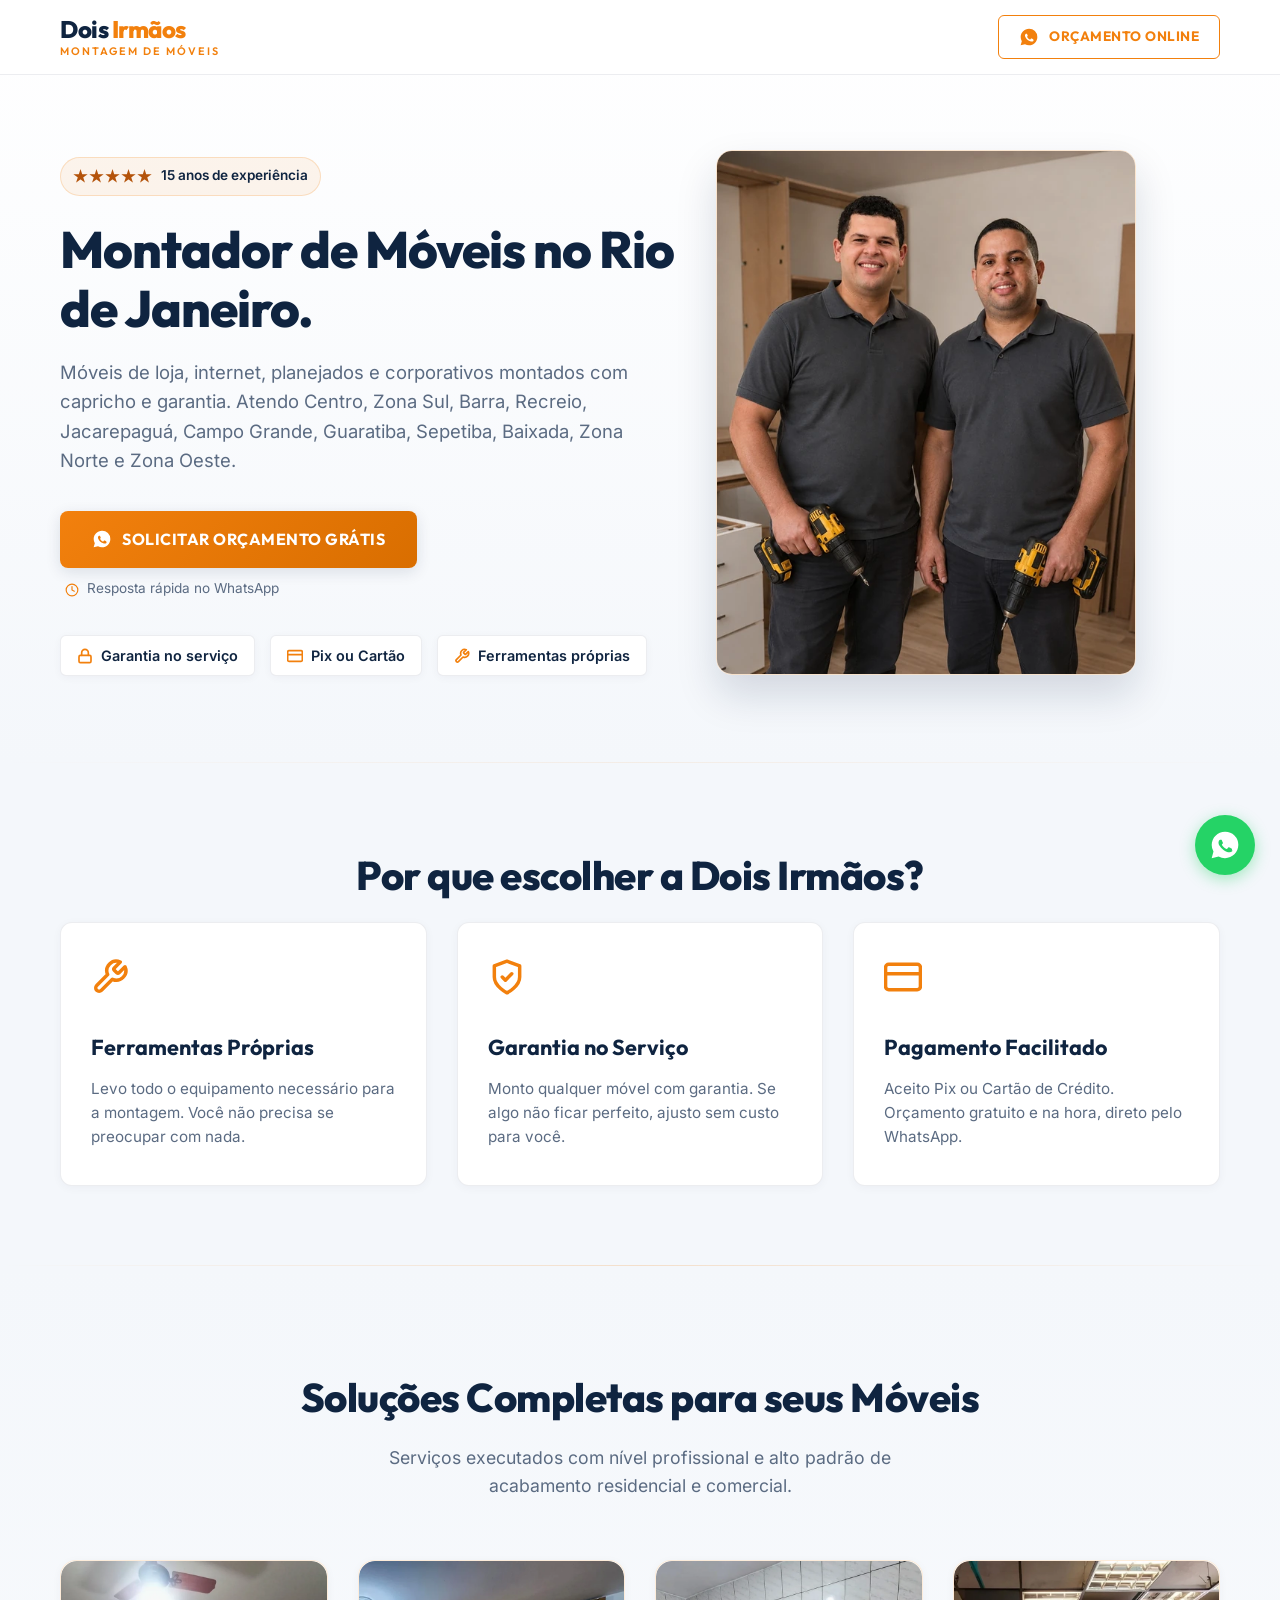
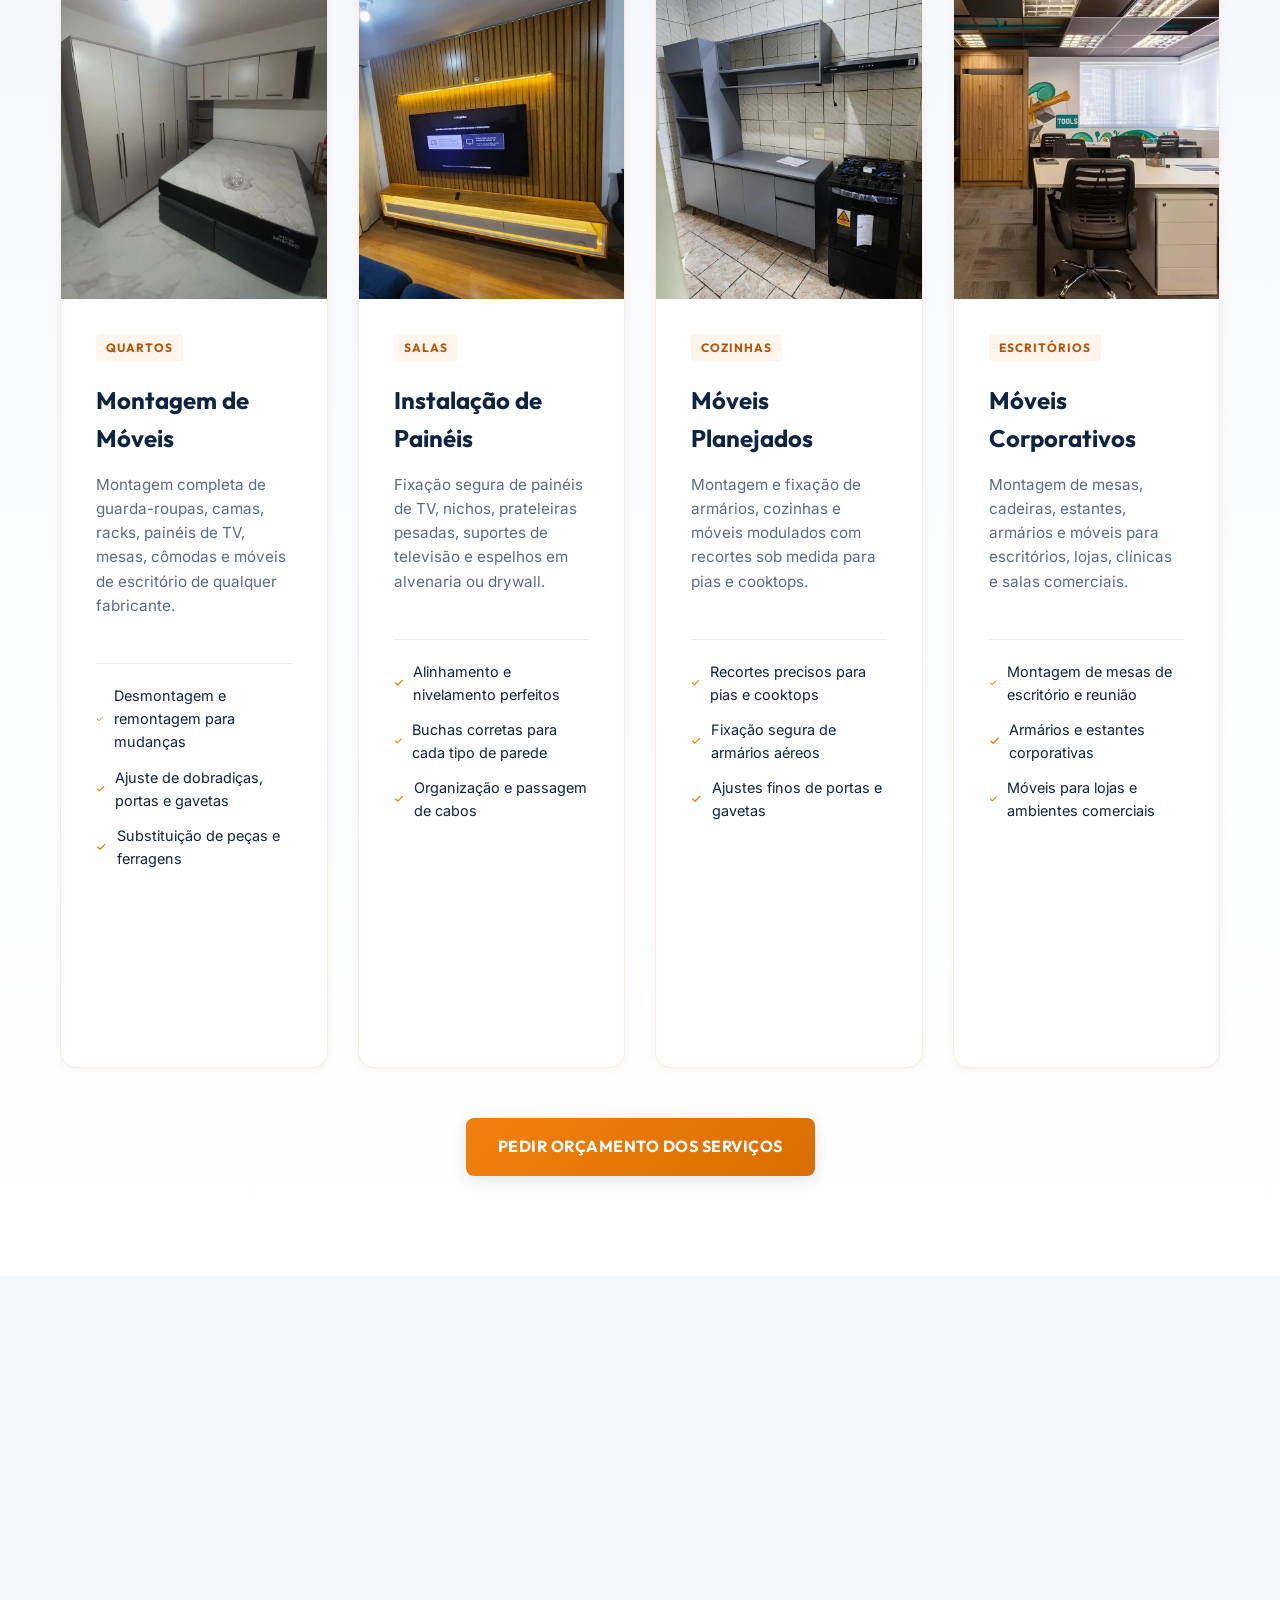
==== commit 083f6f82: "Melhora desktop: content-visibility nas secoes abaixo da dobra e decoding async na hero" ====
--- a/index.html
+++ b/index.html
@@ -169,7 +169,7 @@
             <div class="hero-image-wrapper">
                 <picture>
 <source srcset="assets/Hero-280.webp 560w, assets/Hero-Mid.webp 1080w" sizes="(max-width: 768px) 100vw, 420px" type="image/webp">
-<img src="assets/Hero-Mid.webp" alt="Equipe Dois Irmãos - Eduardo e irmão, montadores de móveis profissionais no Rio de Janeiro" class="hero-image" fetchpriority="high" width="420" height="525">
+<img src="assets/Hero-Mid.webp" alt="Equipe Dois Irmãos - Eduardo e irmão, montadores de móveis profissionais no Rio de Janeiro" class="hero-image" fetchpriority="high" decoding="async" width="420" height="525">
                 </picture>
             </div>
         </div>
--- a/style-light.css
+++ b/style-light.css
@@ -1 +1 @@
-:root{--color-bg:#F4F7FB;--color-bg-deep:#FFFFFF;--color-bg-light:#FFFFFF;--color-primary:#F2800D;--color-primary-dark:#B4530A;--color-primary-secondary:#D96E00;--color-navy:#0F2440;--color-white:#FFFFFF;--color-gray-light:#5B6B82;--color-gray-text:#5B6B82;--color-border:rgba(15,36,64,0.08);--font-titles:'Outfit',-apple-system,BlinkMacSystemFont,"Segoe UI",Roboto,sans-serif;--font-body:'Inter',-apple-system,BlinkMacSystemFont,"Segoe UI",Roboto,sans-serif;--glass-bg:rgba(255,255,255,0.9);--glass-border:rgba(242,128,13,0.15);--glass-border-hover:rgba(242,128,13,0.4);--transition-fast:all 0.2s cubic-bezier(0.4,0,0.2,1);--transition-smooth:all 0.4s cubic-bezier(0.4,0,0.2,1)}*,*::before,*::after{box-sizing:border-box;margin:0;padding:0}html{scroll-behavior:smooth;text-rendering:optimizeLegibility;-webkit-font-smoothing:antialiased;-moz-osx-font-smoothing:grayscale}body{background-color:var(--color-bg);color:var(--color-navy);font-family:var(--font-body);font-size:16px;line-height:1.6;overflow-x:hidden}.container{width:100%;max-width:1200px;margin-right:auto;margin-left:auto;padding-right:20px;padding-left:20px}.btn-cta{display:inline-flex;align-items:center;justify-content:center;gap:10px;font-family:var(--font-titles);font-weight:700;font-size:1rem;text-transform:uppercase;letter-spacing:0.5px;text-decoration:none;padding:16px 32px;border-radius:8px;border:none;cursor:pointer;transition:var(--transition-smooth);box-shadow:0 4px 15px rgba(15,36,64,0.12)}.btn-main-pulse{background:linear-gradient(135deg,var(--color-primary) 0%,var(--color-primary-secondary) 100%);color:var(--color-white);position:relative;z-index:1;overflow:hidden}.btn-main-pulse:hover{transform:translateY(-2px);box-shadow:0 8px 25px rgba(242,128,13,0.35);background:linear-gradient(135deg,#FF9A33 0%,#E07300 100%)}.btn-main-pulse:active{transform:translateY(0)}.icon-whatsapp{width:20px;height:20px}.main-header{background-color:rgba(255,255,255,0.95);border-bottom:1px solid var(--color-border);position:fixed;top:0;left:0;right:0;z-index:100;padding:15px 0;transition:var(--transition-fast);backdrop-filter:blur(8px)}.header-container{display:flex;justify-content:space-between;align-items:center}.logo{display:flex;align-items:center;gap:8px}.logo-icon{font-size:1.6rem}.logo-text{font-family:var(--font-titles);font-weight:800;font-size:1.5rem;color:var(--color-navy);letter-spacing:-0.5px;line-height:1.1}.logo-text span{color:var(--color-primary)}.logo-sub{display:block;font-family:var(--font-titles);font-size:0.68rem;font-weight:600;letter-spacing:2px;text-transform:uppercase;color:var(--color-gray-text);margin-top:3px}.btn-header{padding:10px 20px;font-size:0.85rem;border-radius:6px;background:transparent;color:var(--color-primary);border:1.5px solid var(--color-primary);box-shadow:none}.btn-header:hover{background-color:var(--color-primary);color:var(--color-white);box-shadow:0 4px 15px rgba(242,128,13,0.2)}.hero-section{position:relative;padding-top:150px;padding-bottom:80px;background:linear-gradient(180deg,var(--color-white) 0%,var(--color-bg) 100%);overflow:hidden}.hero-section::after{content:'';position:absolute;bottom:0;left:0;right:0;height:1px;background:linear-gradient(90deg,transparent 0%,rgba(242,128,13,0.3) 50%,transparent 100%);opacity:0.3}.hero-container{display:grid;grid-template-columns:1.1fr 0.9fr;gap:40px;align-items:center}.badge-google{display:inline-flex;align-items:center;gap:8px;background-color:rgba(242,128,13,0.08);border:1px solid rgba(242,128,13,0.2);padding:6px 12px;border-radius:50px;margin-bottom:24px}.star-rating{color:var(--color-primary-dark);font-weight:700;letter-spacing:2px}.badge-text{font-size:0.85rem;font-weight:600;color:var(--color-navy)}.hero-title{font-family:var(--font-titles);font-size:3.2rem;font-weight:800;line-height:1.15;color:var(--color-navy);margin-bottom:20px;letter-spacing:-1px}.hero-subtitle{font-size:1.15rem;color:var(--color-gray-text);margin-bottom:35px;max-width:580px}.hero-ctas{display:flex;flex-direction:column;align-items:flex-start;gap:10px;margin-bottom:35px}.cta-help-text{font-size:0.85rem;color:var(--color-gray-text);padding-left:5px}.hero-benefits{display:flex;flex-wrap:wrap;gap:15px}.benefit-tag{display:flex;align-items:center;gap:8px;font-size:0.9rem;font-weight:600;color:var(--color-navy);background-color:var(--color-white);border:1px solid var(--color-border);padding:8px 16px;border-radius:6px;box-shadow:0 2px 8px rgba(15,36,64,0.04)}.benefit-icon{font-size:1rem}.hero-image-wrapper{position:relative;display:flex;justify-content:center;align-items:center;width:100%;max-width:420px;aspect-ratio:4 / 5}.hero-image{width:100%;max-width:420px;aspect-ratio:4 / 5;object-fit:cover;border-radius:16px;border:1px solid rgba(242,128,13,0.2);box-shadow:0 20px 40px rgba(15,36,64,0.15);transition:var(--transition-smooth)}.hero-image:hover{transform:scale(1.02);border-color:var(--color-primary);box-shadow:0 20px 50px rgba(15,36,64,0.2)}.diferenciais-section{padding:80px 0;background-color:var(--color-bg);position:relative}.diferenciais-grid{display:grid;grid-template-columns:repeat(3,1fr);gap:30px}.diferencial-card{background-color:var(--color-white);border:1px solid var(--color-border);padding:35px 30px;border-radius:12px;transition:var(--transition-smooth);position:relative;overflow:hidden;box-shadow:0 2px 10px rgba(15,36,64,0.04)}.diferencial-card::before{content:'';position:absolute;top:0;left:0;width:3px;height:100%;background:linear-gradient(180deg,var(--color-primary) 0%,transparent 100%);opacity:0;transition:var(--transition-fast)}.diferencial-card:hover{transform:translateY(-5px);border-color:rgba(242,128,13,0.25);box-shadow:0 10px 30px rgba(15,36,64,0.1)}.diferencial-card:hover::before{opacity:1}.dif-icon-wrapper{font-size:2rem;margin-bottom:20px;display:inline-block}.diferencial-card h3{font-family:var(--font-titles);font-size:1.35rem;font-weight:700;margin-bottom:12px;color:var(--color-navy)}.diferencial-card p{font-size:0.95rem;color:var(--color-gray-text);line-height:1.6}.services-section{padding:100px 0;background:linear-gradient(180deg,var(--color-bg) 0%,var(--color-white) 100%);position:relative}.services-section::before{content:'';position:absolute;top:0;left:0;right:0;height:1px;background:linear-gradient(90deg,transparent 0%,rgba(242,128,13,0.2) 50%,transparent 100%)}.section-title{font-family:var(--font-titles);font-size:2.5rem;font-weight:800;text-align:center;margin-bottom:15px;letter-spacing:-0.5px;color:var(--color-navy)}.section-subtitle{font-size:1.1rem;color:var(--color-gray-text);text-align:center;max-width:600px;margin:0 auto 60px auto}.services-grid{display:grid;grid-template-columns:repeat(4,1fr);gap:30px;margin-bottom:50px}.service-card{background:var(--glass-bg);border:1px solid var(--glass-border);border-radius:16px;overflow:hidden;transition:var(--transition-smooth);display:flex;flex-direction:column;box-shadow:0 2px 10px rgba(15,36,64,0.04)}.service-thumb{width:100%;aspect-ratio:4/5;object-fit:cover;object-position:center;display:block;border-radius:16px 16px 0 0}.service-card:hover{transform:translateY(-8px);border-color:var(--glass-border-hover);box-shadow:0 15px 35px rgba(242,128,13,0.1),0 5px 15px rgba(15,36,64,0.06)}.service-content{padding:35px;display:flex;flex-direction:column;height:100%}.service-tag{display:inline-block;align-self:flex-start;font-family:var(--font-titles);font-size:0.75rem;font-weight:700;text-transform:uppercase;letter-spacing:1px;color:var(--color-primary-dark);background-color:rgba(242,128,13,0.08);padding:4px 10px;border-radius:4px;margin-bottom:20px}.service-card h3{font-family:var(--font-titles);font-size:1.5rem;font-weight:700;margin-bottom:15px;color:var(--color-navy)}.service-card p{font-size:0.95rem;color:var(--color-gray-text);margin-bottom:25px;line-height:1.6}.service-list{list-style:none;margin-top:20px;display:flex;flex-direction:column;gap:12px;border-top:1px solid var(--color-border);padding-top:20px}.service-list li{font-size:0.9rem;color:var(--color-navy);display:flex;align-items:center;gap:10px}.services-action{text-align:center;margin-top:40px}.depoimentos-section{padding:100px 0;background-color:var(--color-bg);position:relative}.depoimentos-section::before{content:'';position:absolute;top:0;left:0;right:0;height:1px;background:linear-gradient(90deg,transparent 0%,var(--color-border) 50%,transparent 100%)}.depoimentos-header{display:flex;justify-content:center;margin-bottom:60px}.g-logo-wrapper{display:flex;align-items:center;gap:20px}.icon-google{width:48px;height:48px;color:var(--color-navy);opacity:0.9}.g-logo-wrapper h2{font-family:var(--font-titles);font-size:2rem;font-weight:800;letter-spacing:-0.5px;color:var(--color-navy)}.google-rating{display:flex;align-items:center;gap:8px;margin-top:4px}.rating-num{font-size:1.2rem;font-weight:800;color:var(--color-primary-dark)}.rating-stars{color:var(--color-primary-dark);font-size:1.1rem;letter-spacing:1px}.rating-count{font-size:0.85rem;color:var(--color-gray-text);font-weight:500}.depoimentos-grid{display:grid;grid-template-columns:repeat(3,1fr);gap:30px;margin-bottom:50px}.depoimento-card{background-color:var(--color-white);border:1px solid var(--color-border);border-radius:12px;padding:35px 30px;display:flex;flex-direction:column;transition:var(--transition-smooth);box-shadow:0 2px 10px rgba(15,36,64,0.04)}.depoimento-card:hover{transform:scale(1.01);border-color:rgba(242,128,13,0.15);box-shadow:0 8px 25px rgba(15,36,64,0.08)}.depoimento-rating{color:var(--color-primary);font-size:1rem;letter-spacing:2px;margin-bottom:15px}.depoimento-text{font-size:0.95rem;color:var(--color-gray-light);line-height:1.6;margin-bottom:25px;font-style:italic}.depoimento-author{display:flex;align-items:center;gap:15px;margin-top:auto}.author-avatar{width:40px;height:40px;border-radius:50%;background:linear-gradient(135deg,var(--color-primary) 0%,var(--color-primary-secondary) 100%);color:var(--color-white);font-weight:700;font-family:var(--font-titles);display:flex;align-items:center;justify-content:center;font-size:0.9rem}.depoimento-author h3{font-size:0.95rem;font-weight:700;color:var(--color-navy)}.depoimento-author span{font-size:0.8rem;color:var(--color-gray-text)}.google-link-wrapper{text-align:center;margin-top:30px}.link-google-perfil{font-family:var(--font-titles);color:var(--color-primary-dark);text-decoration:underline;text-underline-offset:3px;font-size:0.95rem;font-weight:600;transition:var(--transition-fast);border-bottom:1.5px solid transparent;padding-bottom:2px}.link-google-perfil:hover{color:var(--color-navy);border-color:var(--color-navy)}.main-footer{background-color:var(--color-navy);border-top:1px solid rgba(255,255,255,0.05);padding-top:80px}.footer-container{display:grid;grid-template-columns:1.2fr 0.9fr 0.9fr;gap:50px;padding-bottom:60px}.footer-brand .logo{margin-bottom:20px}.footer-brand p{font-size:0.9rem;color:rgba(255,255,255,0.82);max-width:320px}.main-footer h4{font-family:var(--font-titles);font-size:1.15rem;font-weight:700;color:var(--color-white);margin-bottom:20px;position:relative;display:inline-block}.main-footer h4::after{content:'';position:absolute;bottom:-6px;left:0;width:25px;height:2px;background-color:var(--color-primary)}.footer-info p{font-size:0.9rem;color:rgba(255,255,255,0.7);margin-bottom:10px}.footer-info strong{color:var(--color-white)}.footer-links{display:flex;flex-direction:column;align-items:flex-start}.footer-link{font-size:0.9rem;color:rgba(255,255,255,0.7);text-decoration:none;transition:var(--transition-fast);margin-bottom:8px}.footer-link:hover{color:var(--color-primary)}.footer-link-sub{font-size:0.75rem;color:#A9B4C3;text-transform:uppercase;letter-spacing:0.5px;margin-top:4px}.footer-bottom{background-color:#0A1B33;border-top:1px solid rgba(255,255,255,0.05);text-align:center;padding:25px 0}.footer-bottom p{font-size:0.8rem;color:#C3CCD9}.icon-svg{width:38px;height:38px;color:var(--color-primary);stroke:var(--color-primary);stroke-width:2.2;stroke-linecap:round;stroke-linejoin:round;fill:none;display:inline-block;transition:var(--transition-fast)}.diferencial-card:hover .icon-svg{transform:scale(1.1);color:var(--color-navy);stroke:var(--color-navy)}.btn-whatsapp-flutuante{position:fixed;bottom:25px;right:25px;width:60px;height:60px;background-color:#25D366;color:var(--color-white);border-radius:50%;display:flex;align-items:center;justify-content:center;box-shadow:0 4px 15px rgba(37,211,102,0.4);z-index:999;text-decoration:none;transition:var(--transition-smooth);animation:pulse-whatsapp 2s infinite}.btn-whatsapp-flutuante:hover{transform:scale(1.1);background-color:#20BA56;box-shadow:0 6px 20px rgba(37,211,102,0.6)}.btn-whatsapp-flutuante svg{width:32px;height:32px}@keyframes pulse-whatsapp{0%{transform:scale(1)}50%{transform:scale(1.12)}100%{transform:scale(1)}}@media (max-width:1024px){.hero-title{font-size:2.6rem}.hero-container{gap:30px}.services-grid{grid-template-columns:repeat(2,1fr);gap:20px}.depoimentos-grid{grid-template-columns:repeat(2,1fr)}}@media (max-width:768px){.main-header{padding:10px 0}.header-container{justify-content:center}.btn-header{display:none}.logo-text{font-size:1.4rem}.hero-section{padding-top:130px;padding-bottom:50px}.hero-container{display:grid;grid-template-columns:1fr;grid-template-areas:"badge" "title" "image" "subtitle" "ctas";text-align:center;gap:25px}.badge-google{grid-area:badge;margin-bottom:0;justify-self:center}.hero-title{grid-area:title;font-size:2.1rem;margin:15px 0;letter-spacing:-0.5px}.hero-image-wrapper{grid-area:image;order:unset;display:flex;justify-content:center;margin:5px auto;width:100%;aspect-ratio:4 / 5}.hero-image{width:100%;height:auto;object-fit:contain;border-radius:12px;box-shadow:0 10px 30px rgba(15,36,64,0.15)}.hero-subtitle{grid-area:subtitle;font-size:1rem;margin-bottom:0;margin-right:auto;margin-left:auto;max-width:100%;line-height:1.5}.hero-ctas{grid-area:ctas;align-items:center;width:100%;margin-bottom:0;gap:15px;margin-top:8px}.hero-benefits{justify-content:center}.btn-cta{width:100%;max-width:320px;padding:14px 28px;font-size:0.95rem}.diferenciais-section{padding:50px 0}.diferenciais-grid{grid-template-columns:1fr;gap:16px}.diferencial-card{padding:24px 20px;text-align:center}.dif-icon-wrapper{margin-bottom:12px}.diferencial-card h3{font-size:1.25rem;margin-bottom:8px}.diferencial-card p{font-size:0.9rem}.services-section{padding:70px 0}.section-title{font-size:1.8rem}.section-subtitle{font-size:0.95rem;margin-bottom:30px;padding:0 10px}.services-grid{grid-template-columns:1fr;gap:20px}.service-content{padding:24px 20px}.service-card h3{font-size:1.35rem;margin-bottom:10px}.service-card p{font-size:0.9rem;margin-bottom:20px}.service-list{padding-top:15px;gap:10px}.service-list li{font-size:0.85rem}.services-action{margin-top:30px}.depoimentos-section{padding:70px 0}.g-logo-wrapper{flex-direction:column;text-align:center;gap:8px}.g-logo-wrapper h2{font-size:1.6rem}.depoimentos-grid{grid-template-columns:1fr;gap:20px}.depoimento-card{padding:24px 20px}.depoimento-text{font-size:0.9rem;margin-bottom:20px}.footer-container{grid-template-columns:1fr;gap:30px;text-align:center}.footer-brand p{margin-right:auto;margin-left:auto}.footer-brand .logo,.footer-links{align-items:center}.main-footer h4::after{left:50%;transform:translateX(-50%)}}@media (max-width:480px){.btn-header{display:none}.header-container{justify-content:center}.logo-text{font-size:1.3rem}}+:root{--color-bg:#F4F7FB;--color-bg-deep:#FFFFFF;--color-bg-light:#FFFFFF;--color-primary:#F2800D;--color-primary-dark:#B4530A;--color-primary-secondary:#D96E00;--color-navy:#0F2440;--color-white:#FFFFFF;--color-gray-light:#5B6B82;--color-gray-text:#5B6B82;--color-border:rgba(15,36,64,0.08);--font-titles:'Outfit',-apple-system,BlinkMacSystemFont,"Segoe UI",Roboto,sans-serif;--font-body:'Inter',-apple-system,BlinkMacSystemFont,"Segoe UI",Roboto,sans-serif;--glass-bg:rgba(255,255,255,0.9);--glass-border:rgba(242,128,13,0.15);--glass-border-hover:rgba(242,128,13,0.4);--transition-fast:all 0.2s cubic-bezier(0.4,0,0.2,1);--transition-smooth:all 0.4s cubic-bezier(0.4,0,0.2,1)}*,*::before,*::after{box-sizing:border-box;margin:0;padding:0}html{scroll-behavior:smooth;text-rendering:optimizeLegibility;-webkit-font-smoothing:antialiased;-moz-osx-font-smoothing:grayscale}body{background-color:var(--color-bg);color:var(--color-navy);font-family:var(--font-body);font-size:16px;line-height:1.6;overflow-x:hidden}.container{width:100%;max-width:1200px;margin-right:auto;margin-left:auto;padding-right:20px;padding-left:20px}.btn-cta{display:inline-flex;align-items:center;justify-content:center;gap:10px;font-family:var(--font-titles);font-weight:700;font-size:1rem;text-transform:uppercase;letter-spacing:0.5px;text-decoration:none;padding:16px 32px;border-radius:8px;border:none;cursor:pointer;transition:var(--transition-smooth);box-shadow:0 4px 15px rgba(15,36,64,0.12)}.btn-main-pulse{background:linear-gradient(135deg,var(--color-primary) 0%,var(--color-primary-secondary) 100%);color:var(--color-white);position:relative;z-index:1;overflow:hidden}.btn-main-pulse:hover{transform:translateY(-2px);box-shadow:0 8px 25px rgba(242,128,13,0.35);background:linear-gradient(135deg,#FF9A33 0%,#E07300 100%)}.btn-main-pulse:active{transform:translateY(0)}.icon-whatsapp{width:20px;height:20px}.main-header{background-color:rgba(255,255,255,0.95);border-bottom:1px solid var(--color-border);position:fixed;top:0;left:0;right:0;z-index:100;padding:15px 0;transition:var(--transition-fast);backdrop-filter:blur(8px)}.header-container{display:flex;justify-content:space-between;align-items:center}.logo{display:flex;align-items:center;gap:8px}.logo-icon{font-size:1.6rem}.logo-text{font-family:var(--font-titles);font-weight:800;font-size:1.5rem;color:var(--color-navy);letter-spacing:-0.5px;line-height:1.1}.logo-text span{color:var(--color-primary)}.logo-sub{display:block;font-family:var(--font-titles);font-size:0.68rem;font-weight:600;letter-spacing:2px;text-transform:uppercase;color:var(--color-gray-text);margin-top:3px}.btn-header{padding:10px 20px;font-size:0.85rem;border-radius:6px;background:transparent;color:var(--color-primary);border:1.5px solid var(--color-primary);box-shadow:none}.btn-header:hover{background-color:var(--color-primary);color:var(--color-white);box-shadow:0 4px 15px rgba(242,128,13,0.2)}.hero-section{position:relative;padding-top:150px;padding-bottom:80px;background:linear-gradient(180deg,var(--color-white) 0%,var(--color-bg) 100%);overflow:hidden}.hero-section::after{content:'';position:absolute;bottom:0;left:0;right:0;height:1px;background:linear-gradient(90deg,transparent 0%,rgba(242,128,13,0.3) 50%,transparent 100%);opacity:0.3}.hero-container{display:grid;grid-template-columns:1.1fr 0.9fr;gap:40px;align-items:center}.badge-google{display:inline-flex;align-items:center;gap:8px;background-color:rgba(242,128,13,0.08);border:1px solid rgba(242,128,13,0.2);padding:6px 12px;border-radius:50px;margin-bottom:24px}.star-rating{color:var(--color-primary-dark);font-weight:700;letter-spacing:2px}.badge-text{font-size:0.85rem;font-weight:600;color:var(--color-navy)}.hero-title{font-family:var(--font-titles);font-size:3.2rem;font-weight:800;line-height:1.15;color:var(--color-navy);margin-bottom:20px;letter-spacing:-1px}.hero-subtitle{font-size:1.15rem;color:var(--color-gray-text);margin-bottom:35px;max-width:580px}.hero-ctas{display:flex;flex-direction:column;align-items:flex-start;gap:10px;margin-bottom:35px}.cta-help-text{font-size:0.85rem;color:var(--color-gray-text);padding-left:5px}.hero-benefits{display:flex;flex-wrap:wrap;gap:15px}.benefit-tag{display:flex;align-items:center;gap:8px;font-size:0.9rem;font-weight:600;color:var(--color-navy);background-color:var(--color-white);border:1px solid var(--color-border);padding:8px 16px;border-radius:6px;box-shadow:0 2px 8px rgba(15,36,64,0.04)}.benefit-icon{font-size:1rem}.hero-image-wrapper{position:relative;display:flex;justify-content:center;align-items:center;width:100%;max-width:420px;aspect-ratio:4 / 5}.hero-image{width:100%;max-width:420px;aspect-ratio:4 / 5;object-fit:cover;border-radius:16px;border:1px solid rgba(242,128,13,0.2);box-shadow:0 20px 40px rgba(15,36,64,0.15);transition:var(--transition-smooth)}.hero-image:hover{transform:scale(1.02);border-color:var(--color-primary);box-shadow:0 20px 50px rgba(15,36,64,0.2)}.diferenciais-section{padding:80px 0;background-color:var(--color-bg);position:relative}.diferenciais-grid{display:grid;grid-template-columns:repeat(3,1fr);gap:30px}.diferencial-card{background-color:var(--color-white);border:1px solid var(--color-border);padding:35px 30px;border-radius:12px;transition:var(--transition-smooth);position:relative;overflow:hidden;box-shadow:0 2px 10px rgba(15,36,64,0.04)}.diferencial-card::before{content:'';position:absolute;top:0;left:0;width:3px;height:100%;background:linear-gradient(180deg,var(--color-primary) 0%,transparent 100%);opacity:0;transition:var(--transition-fast)}.diferencial-card:hover{transform:translateY(-5px);border-color:rgba(242,128,13,0.25);box-shadow:0 10px 30px rgba(15,36,64,0.1)}.diferencial-card:hover::before{opacity:1}.dif-icon-wrapper{font-size:2rem;margin-bottom:20px;display:inline-block}.diferencial-card h3{font-family:var(--font-titles);font-size:1.35rem;font-weight:700;margin-bottom:12px;color:var(--color-navy)}.diferencial-card p{font-size:0.95rem;color:var(--color-gray-text);line-height:1.6}.services-section{padding:100px 0;background:linear-gradient(180deg,var(--color-bg) 0%,var(--color-white) 100%);position:relative}.services-section::before{content:'';position:absolute;top:0;left:0;right:0;height:1px;background:linear-gradient(90deg,transparent 0%,rgba(242,128,13,0.2) 50%,transparent 100%)}.section-title{font-family:var(--font-titles);font-size:2.5rem;font-weight:800;text-align:center;margin-bottom:15px;letter-spacing:-0.5px;color:var(--color-navy)}.section-subtitle{font-size:1.1rem;color:var(--color-gray-text);text-align:center;max-width:600px;margin:0 auto 60px auto}.services-grid{display:grid;grid-template-columns:repeat(4,1fr);gap:30px;margin-bottom:50px}.service-card{background:var(--glass-bg);border:1px solid var(--glass-border);border-radius:16px;overflow:hidden;transition:var(--transition-smooth);display:flex;flex-direction:column;box-shadow:0 2px 10px rgba(15,36,64,0.04)}.service-thumb{width:100%;aspect-ratio:4/5;object-fit:cover;object-position:center;display:block;border-radius:16px 16px 0 0}.service-card:hover{transform:translateY(-8px);border-color:var(--glass-border-hover);box-shadow:0 15px 35px rgba(242,128,13,0.1),0 5px 15px rgba(15,36,64,0.06)}.service-content{padding:35px;display:flex;flex-direction:column;height:100%}.service-tag{display:inline-block;align-self:flex-start;font-family:var(--font-titles);font-size:0.75rem;font-weight:700;text-transform:uppercase;letter-spacing:1px;color:var(--color-primary-dark);background-color:rgba(242,128,13,0.08);padding:4px 10px;border-radius:4px;margin-bottom:20px}.service-card h3{font-family:var(--font-titles);font-size:1.5rem;font-weight:700;margin-bottom:15px;color:var(--color-navy)}.service-card p{font-size:0.95rem;color:var(--color-gray-text);margin-bottom:25px;line-height:1.6}.service-list{list-style:none;margin-top:20px;display:flex;flex-direction:column;gap:12px;border-top:1px solid var(--color-border);padding-top:20px}.service-list li{font-size:0.9rem;color:var(--color-navy);display:flex;align-items:center;gap:10px}.services-action{text-align:center;margin-top:40px}.depoimentos-section{padding:100px 0;background-color:var(--color-bg);position:relative}.depoimentos-section::before{content:'';position:absolute;top:0;left:0;right:0;height:1px;background:linear-gradient(90deg,transparent 0%,var(--color-border) 50%,transparent 100%)}.depoimentos-header{display:flex;justify-content:center;margin-bottom:60px}.g-logo-wrapper{display:flex;align-items:center;gap:20px}.icon-google{width:48px;height:48px;color:var(--color-navy);opacity:0.9}.g-logo-wrapper h2{font-family:var(--font-titles);font-size:2rem;font-weight:800;letter-spacing:-0.5px;color:var(--color-navy)}.google-rating{display:flex;align-items:center;gap:8px;margin-top:4px}.rating-num{font-size:1.2rem;font-weight:800;color:var(--color-primary-dark)}.rating-stars{color:var(--color-primary-dark);font-size:1.1rem;letter-spacing:1px}.rating-count{font-size:0.85rem;color:var(--color-gray-text);font-weight:500}.depoimentos-grid{display:grid;grid-template-columns:repeat(3,1fr);gap:30px;margin-bottom:50px}.depoimento-card{background-color:var(--color-white);border:1px solid var(--color-border);border-radius:12px;padding:35px 30px;display:flex;flex-direction:column;transition:var(--transition-smooth);box-shadow:0 2px 10px rgba(15,36,64,0.04)}.depoimento-card:hover{transform:scale(1.01);border-color:rgba(242,128,13,0.15);box-shadow:0 8px 25px rgba(15,36,64,0.08)}.depoimento-rating{color:var(--color-primary);font-size:1rem;letter-spacing:2px;margin-bottom:15px}.depoimento-text{font-size:0.95rem;color:var(--color-gray-light);line-height:1.6;margin-bottom:25px;font-style:italic}.depoimento-author{display:flex;align-items:center;gap:15px;margin-top:auto}.author-avatar{width:40px;height:40px;border-radius:50%;background:linear-gradient(135deg,var(--color-primary) 0%,var(--color-primary-secondary) 100%);color:var(--color-white);font-weight:700;font-family:var(--font-titles);display:flex;align-items:center;justify-content:center;font-size:0.9rem}.depoimento-author h3{font-size:0.95rem;font-weight:700;color:var(--color-navy)}.depoimento-author span{font-size:0.8rem;color:var(--color-gray-text)}.google-link-wrapper{text-align:center;margin-top:30px}.link-google-perfil{font-family:var(--font-titles);color:var(--color-primary-dark);text-decoration:underline;text-underline-offset:3px;font-size:0.95rem;font-weight:600;transition:var(--transition-fast);border-bottom:1.5px solid transparent;padding-bottom:2px}.link-google-perfil:hover{color:var(--color-navy);border-color:var(--color-navy)}.main-footer{background-color:var(--color-navy);border-top:1px solid rgba(255,255,255,0.05);padding-top:80px}.footer-container{display:grid;grid-template-columns:1.2fr 0.9fr 0.9fr;gap:50px;padding-bottom:60px}.footer-brand .logo{margin-bottom:20px}.footer-brand p{font-size:0.9rem;color:rgba(255,255,255,0.82);max-width:320px}.main-footer h4{font-family:var(--font-titles);font-size:1.15rem;font-weight:700;color:var(--color-white);margin-bottom:20px;position:relative;display:inline-block}.main-footer h4::after{content:'';position:absolute;bottom:-6px;left:0;width:25px;height:2px;background-color:var(--color-primary)}.footer-info p{font-size:0.9rem;color:rgba(255,255,255,0.7);margin-bottom:10px}.footer-info strong{color:var(--color-white)}.footer-links{display:flex;flex-direction:column;align-items:flex-start}.footer-link{font-size:0.9rem;color:rgba(255,255,255,0.7);text-decoration:none;transition:var(--transition-fast);margin-bottom:8px}.footer-link:hover{color:var(--color-primary)}.footer-link-sub{font-size:0.75rem;color:#A9B4C3;text-transform:uppercase;letter-spacing:0.5px;margin-top:4px}.footer-bottom{background-color:#0A1B33;border-top:1px solid rgba(255,255,255,0.05);text-align:center;padding:25px 0}.footer-bottom p{font-size:0.8rem;color:#C3CCD9}.icon-svg{width:38px;height:38px;color:var(--color-primary);stroke:var(--color-primary);stroke-width:2.2;stroke-linecap:round;stroke-linejoin:round;fill:none;display:inline-block;transition:var(--transition-fast)}.diferencial-card:hover .icon-svg{transform:scale(1.1);color:var(--color-navy);stroke:var(--color-navy)}.btn-whatsapp-flutuante{position:fixed;bottom:25px;right:25px;width:60px;height:60px;background-color:#25D366;color:var(--color-white);border-radius:50%;display:flex;align-items:center;justify-content:center;box-shadow:0 4px 15px rgba(37,211,102,0.4);z-index:999;text-decoration:none;transition:var(--transition-smooth);animation:pulse-whatsapp 2s infinite}.btn-whatsapp-flutuante:hover{transform:scale(1.1);background-color:#20BA56;box-shadow:0 6px 20px rgba(37,211,102,0.6)}.btn-whatsapp-flutuante svg{width:32px;height:32px}@keyframes pulse-whatsapp{0%{transform:scale(1)}50%{transform:scale(1.12)}100%{transform:scale(1)}}.diferenciais-section,.services-section,.depoimentos-section,.main-footer{content-visibility:auto;contain-intrinsic-size:auto 1200px}@media (max-width:1024px){.hero-title{font-size:2.6rem}.hero-container{gap:30px}.services-grid{grid-template-columns:repeat(2,1fr);gap:20px}.depoimentos-grid{grid-template-columns:repeat(2,1fr)}}@media (max-width:768px){.main-header{padding:10px 0}.header-container{justify-content:center}.btn-header{display:none}.logo-text{font-size:1.4rem}.hero-section{padding-top:130px;padding-bottom:50px}.hero-container{display:grid;grid-template-columns:1fr;grid-template-areas:"badge" "title" "image" "subtitle" "ctas";text-align:center;gap:25px}.badge-google{grid-area:badge;margin-bottom:0;justify-self:center}.hero-title{grid-area:title;font-size:2.1rem;margin:15px 0;letter-spacing:-0.5px}.hero-image-wrapper{grid-area:image;order:unset;display:flex;justify-content:center;margin:5px auto;width:100%;aspect-ratio:4 / 5}.hero-image{width:100%;height:auto;object-fit:contain;border-radius:12px;box-shadow:0 10px 30px rgba(15,36,64,0.15)}.hero-subtitle{grid-area:subtitle;font-size:1rem;margin-bottom:0;margin-right:auto;margin-left:auto;max-width:100%;line-height:1.5}.hero-ctas{grid-area:ctas;align-items:center;width:100%;margin-bottom:0;gap:15px;margin-top:8px}.hero-benefits{justify-content:center}.btn-cta{width:100%;max-width:320px;padding:14px 28px;font-size:0.95rem}.diferenciais-section{padding:50px 0}.diferenciais-grid{grid-template-columns:1fr;gap:16px}.diferencial-card{padding:24px 20px;text-align:center}.dif-icon-wrapper{margin-bottom:12px}.diferencial-card h3{font-size:1.25rem;margin-bottom:8px}.diferencial-card p{font-size:0.9rem}.services-section{padding:70px 0}.section-title{font-size:1.8rem}.section-subtitle{font-size:0.95rem;margin-bottom:30px;padding:0 10px}.services-grid{grid-template-columns:1fr;gap:20px}.service-content{padding:24px 20px}.service-card h3{font-size:1.35rem;margin-bottom:10px}.service-card p{font-size:0.9rem;margin-bottom:20px}.service-list{padding-top:15px;gap:10px}.service-list li{font-size:0.85rem}.services-action{margin-top:30px}.depoimentos-section{padding:70px 0}.g-logo-wrapper{flex-direction:column;text-align:center;gap:8px}.g-logo-wrapper h2{font-size:1.6rem}.depoimentos-grid{grid-template-columns:1fr;gap:20px}.depoimento-card{padding:24px 20px}.depoimento-text{font-size:0.9rem;margin-bottom:20px}.footer-container{grid-template-columns:1fr;gap:30px;text-align:center}.footer-brand p{margin-right:auto;margin-left:auto}.footer-brand .logo,.footer-links{align-items:center}.main-footer h4::after{left:50%;transform:translateX(-50%)}}@media (max-width:480px){.btn-header{display:none}.header-container{justify-content:center}.logo-text{font-size:1.3rem}}
--- a/style-light.css
+++ b/style-light.css
@@ -1 +1 @@
-:root{--color-bg:#F4F7FB;--color-bg-deep:#FFFFFF;--color-bg-light:#FFFFFF;--color-primary:#F2800D;--color-primary-dark:#B4530A;--color-primary-secondary:#D96E00;--color-navy:#0F2440;--color-white:#FFFFFF;--color-gray-light:#5B6B82;--color-gray-text:#5B6B82;--color-border:rgba(15,36,64,0.08);--font-titles:'Outfit',-apple-system,BlinkMacSystemFont,"Segoe UI",Roboto,sans-serif;--font-body:'Inter',-apple-system,BlinkMacSystemFont,"Segoe UI",Roboto,sans-serif;--glass-bg:rgba(255,255,255,0.9);--glass-border:rgba(242,128,13,0.15);--glass-border-hover:rgba(242,128,13,0.4);--transition-fast:all 0.2s cubic-bezier(0.4,0,0.2,1);--transition-smooth:all 0.4s cubic-bezier(0.4,0,0.2,1)}*,*::before,*::after{box-sizing:border-box;margin:0;padding:0}html{scroll-behavior:smooth;text-rendering:optimizeLegibility;-webkit-font-smoothing:antialiased;-moz-osx-font-smoothing:grayscale}body{background-color:var(--color-bg);color:var(--color-navy);font-family:var(--font-body);font-size:16px;line-height:1.6;overflow-x:hidden}.container{width:100%;max-width:1200px;margin-right:auto;margin-left:auto;padding-right:20px;padding-left:20px}.btn-cta{display:inline-flex;align-items:center;justify-content:center;gap:10px;font-family:var(--font-titles);font-weight:700;font-size:1rem;text-transform:uppercase;letter-spacing:0.5px;text-decoration:none;padding:16px 32px;border-radius:8px;border:none;cursor:pointer;transition:var(--transition-smooth);box-shadow:0 4px 15px rgba(15,36,64,0.12)}.btn-main-pulse{background:linear-gradient(135deg,var(--color-primary) 0%,var(--color-primary-secondary) 100%);color:var(--color-white);position:relative;z-index:1;overflow:hidden}.btn-main-pulse:hover{transform:translateY(-2px);box-shadow:0 8px 25px rgba(242,128,13,0.35);background:linear-gradient(135deg,#FF9A33 0%,#E07300 100%)}.btn-main-pulse:active{transform:translateY(0)}.icon-whatsapp{width:20px;height:20px}.main-header{background-color:rgba(255,255,255,0.95);border-bottom:1px solid var(--color-border);position:fixed;top:0;left:0;right:0;z-index:100;padding:15px 0;transition:var(--transition-fast);backdrop-filter:blur(8px)}.header-container{display:flex;justify-content:space-between;align-items:center}.logo{display:flex;align-items:center;gap:8px}.logo-icon{font-size:1.6rem}.logo-text{font-family:var(--font-titles);font-weight:800;font-size:1.5rem;color:var(--color-navy);letter-spacing:-0.5px;line-height:1.1}.logo-text span{color:var(--color-primary)}.logo-sub{display:block;font-family:var(--font-titles);font-size:0.68rem;font-weight:600;letter-spacing:2px;text-transform:uppercase;color:var(--color-gray-text);margin-top:3px}.btn-header{padding:10px 20px;font-size:0.85rem;border-radius:6px;background:transparent;color:var(--color-primary);border:1.5px solid var(--color-primary);box-shadow:none}.btn-header:hover{background-color:var(--color-primary);color:var(--color-white);box-shadow:0 4px 15px rgba(242,128,13,0.2)}.hero-section{position:relative;padding-top:150px;padding-bottom:80px;background:linear-gradient(180deg,var(--color-white) 0%,var(--color-bg) 100%);overflow:hidden}.hero-section::after{content:'';position:absolute;bottom:0;left:0;right:0;height:1px;background:linear-gradient(90deg,transparent 0%,rgba(242,128,13,0.3) 50%,transparent 100%);opacity:0.3}.hero-container{display:grid;grid-template-columns:1.1fr 0.9fr;gap:40px;align-items:center}.badge-google{display:inline-flex;align-items:center;gap:8px;background-color:rgba(242,128,13,0.08);border:1px solid rgba(242,128,13,0.2);padding:6px 12px;border-radius:50px;margin-bottom:24px}.star-rating{color:var(--color-primary-dark);font-weight:700;letter-spacing:2px}.badge-text{font-size:0.85rem;font-weight:600;color:var(--color-navy)}.hero-title{font-family:var(--font-titles);font-size:3.2rem;font-weight:800;line-height:1.15;color:var(--color-navy);margin-bottom:20px;letter-spacing:-1px}.hero-subtitle{font-size:1.15rem;color:var(--color-gray-text);margin-bottom:35px;max-width:580px}.hero-ctas{display:flex;flex-direction:column;align-items:flex-start;gap:10px;margin-bottom:35px}.cta-help-text{font-size:0.85rem;color:var(--color-gray-text);padding-left:5px}.hero-benefits{display:flex;flex-wrap:wrap;gap:15px}.benefit-tag{display:flex;align-items:center;gap:8px;font-size:0.9rem;font-weight:600;color:var(--color-navy);background-color:var(--color-white);border:1px solid var(--color-border);padding:8px 16px;border-radius:6px;box-shadow:0 2px 8px rgba(15,36,64,0.04)}.benefit-icon{font-size:1rem}.hero-image-wrapper{position:relative;display:flex;justify-content:center;align-items:center;width:100%;max-width:420px;aspect-ratio:4 / 5}.hero-image{width:100%;max-width:420px;aspect-ratio:4 / 5;object-fit:cover;border-radius:16px;border:1px solid rgba(242,128,13,0.2);box-shadow:0 20px 40px rgba(15,36,64,0.15);transition:var(--transition-smooth)}.hero-image:hover{transform:scale(1.02);border-color:var(--color-primary);box-shadow:0 20px 50px rgba(15,36,64,0.2)}.diferenciais-section{padding:80px 0;background-color:var(--color-bg);position:relative}.diferenciais-grid{display:grid;grid-template-columns:repeat(3,1fr);gap:30px}.diferencial-card{background-color:var(--color-white);border:1px solid var(--color-border);padding:35px 30px;border-radius:12px;transition:var(--transition-smooth);position:relative;overflow:hidden;box-shadow:0 2px 10px rgba(15,36,64,0.04)}.diferencial-card::before{content:'';position:absolute;top:0;left:0;width:3px;height:100%;background:linear-gradient(180deg,var(--color-primary) 0%,transparent 100%);opacity:0;transition:var(--transition-fast)}.diferencial-card:hover{transform:translateY(-5px);border-color:rgba(242,128,13,0.25);box-shadow:0 10px 30px rgba(15,36,64,0.1)}.diferencial-card:hover::before{opacity:1}.dif-icon-wrapper{font-size:2rem;margin-bottom:20px;display:inline-block}.diferencial-card h3{font-family:var(--font-titles);font-size:1.35rem;font-weight:700;margin-bottom:12px;color:var(--color-navy)}.diferencial-card p{font-size:0.95rem;color:var(--color-gray-text);line-height:1.6}.services-section{padding:100px 0;background:linear-gradient(180deg,var(--color-bg) 0%,var(--color-white) 100%);position:relative}.services-section::before{content:'';position:absolute;top:0;left:0;right:0;height:1px;background:linear-gradient(90deg,transparent 0%,rgba(242,128,13,0.2) 50%,transparent 100%)}.section-title{font-family:var(--font-titles);font-size:2.5rem;font-weight:800;text-align:center;margin-bottom:15px;letter-spacing:-0.5px;color:var(--color-navy)}.section-subtitle{font-size:1.1rem;color:var(--color-gray-text);text-align:center;max-width:600px;margin:0 auto 60px auto}.services-grid{display:grid;grid-template-columns:repeat(4,1fr);gap:30px;margin-bottom:50px}.service-card{background:var(--glass-bg);border:1px solid var(--glass-border);border-radius:16px;overflow:hidden;transition:var(--transition-smooth);display:flex;flex-direction:column;box-shadow:0 2px 10px rgba(15,36,64,0.04)}.service-thumb{width:100%;aspect-ratio:4/5;object-fit:cover;object-position:center;display:block;border-radius:16px 16px 0 0}.service-card:hover{transform:translateY(-8px);border-color:var(--glass-border-hover);box-shadow:0 15px 35px rgba(242,128,13,0.1),0 5px 15px rgba(15,36,64,0.06)}.service-content{padding:35px;display:flex;flex-direction:column;height:100%}.service-tag{display:inline-block;align-self:flex-start;font-family:var(--font-titles);font-size:0.75rem;font-weight:700;text-transform:uppercase;letter-spacing:1px;color:var(--color-primary-dark);background-color:rgba(242,128,13,0.08);padding:4px 10px;border-radius:4px;margin-bottom:20px}.service-card h3{font-family:var(--font-titles);font-size:1.5rem;font-weight:700;margin-bottom:15px;color:var(--color-navy)}.service-card p{font-size:0.95rem;color:var(--color-gray-text);margin-bottom:25px;line-height:1.6}.service-list{list-style:none;margin-top:20px;display:flex;flex-direction:column;gap:12px;border-top:1px solid var(--color-border);padding-top:20px}.service-list li{font-size:0.9rem;color:var(--color-navy);display:flex;align-items:center;gap:10px}.services-action{text-align:center;margin-top:40px}.depoimentos-section{padding:100px 0;background-color:var(--color-bg);position:relative}.depoimentos-section::before{content:'';position:absolute;top:0;left:0;right:0;height:1px;background:linear-gradient(90deg,transparent 0%,var(--color-border) 50%,transparent 100%)}.depoimentos-header{display:flex;justify-content:center;margin-bottom:60px}.g-logo-wrapper{display:flex;align-items:center;gap:20px}.icon-google{width:48px;height:48px;color:var(--color-navy);opacity:0.9}.g-logo-wrapper h2{font-family:var(--font-titles);font-size:2rem;font-weight:800;letter-spacing:-0.5px;color:var(--color-navy)}.google-rating{display:flex;align-items:center;gap:8px;margin-top:4px}.rating-num{font-size:1.2rem;font-weight:800;color:var(--color-primary-dark)}.rating-stars{color:var(--color-primary-dark);font-size:1.1rem;letter-spacing:1px}.rating-count{font-size:0.85rem;color:var(--color-gray-text);font-weight:500}.depoimentos-grid{display:grid;grid-template-columns:repeat(3,1fr);gap:30px;margin-bottom:50px}.depoimento-card{background-color:var(--color-white);border:1px solid var(--color-border);border-radius:12px;padding:35px 30px;display:flex;flex-direction:column;transition:var(--transition-smooth);box-shadow:0 2px 10px rgba(15,36,64,0.04)}.depoimento-card:hover{transform:scale(1.01);border-color:rgba(242,128,13,0.15);box-shadow:0 8px 25px rgba(15,36,64,0.08)}.depoimento-rating{color:var(--color-primary);font-size:1rem;letter-spacing:2px;margin-bottom:15px}.depoimento-text{font-size:0.95rem;color:var(--color-gray-light);line-height:1.6;margin-bottom:25px;font-style:italic}.depoimento-author{display:flex;align-items:center;gap:15px;margin-top:auto}.author-avatar{width:40px;height:40px;border-radius:50%;background:linear-gradient(135deg,var(--color-primary) 0%,var(--color-primary-secondary) 100%);color:var(--color-white);font-weight:700;font-family:var(--font-titles);display:flex;align-items:center;justify-content:center;font-size:0.9rem}.depoimento-author h3{font-size:0.95rem;font-weight:700;color:var(--color-navy)}.depoimento-author span{font-size:0.8rem;color:var(--color-gray-text)}.google-link-wrapper{text-align:center;margin-top:30px}.link-google-perfil{font-family:var(--font-titles);color:var(--color-primary-dark);text-decoration:underline;text-underline-offset:3px;font-size:0.95rem;font-weight:600;transition:var(--transition-fast);border-bottom:1.5px solid transparent;padding-bottom:2px}.link-google-perfil:hover{color:var(--color-navy);border-color:var(--color-navy)}.main-footer{background-color:var(--color-navy);border-top:1px solid rgba(255,255,255,0.05);padding-top:80px}.footer-container{display:grid;grid-template-columns:1.2fr 0.9fr 0.9fr;gap:50px;padding-bottom:60px}.footer-brand .logo{margin-bottom:20px}.footer-brand p{font-size:0.9rem;color:rgba(255,255,255,0.82);max-width:320px}.main-footer h4{font-family:var(--font-titles);font-size:1.15rem;font-weight:700;color:var(--color-white);margin-bottom:20px;position:relative;display:inline-block}.main-footer h4::after{content:'';position:absolute;bottom:-6px;left:0;width:25px;height:2px;background-color:var(--color-primary)}.footer-info p{font-size:0.9rem;color:rgba(255,255,255,0.7);margin-bottom:10px}.footer-info strong{color:var(--color-white)}.footer-links{display:flex;flex-direction:column;align-items:flex-start}.footer-link{font-size:0.9rem;color:rgba(255,255,255,0.7);text-decoration:none;transition:var(--transition-fast);margin-bottom:8px}.footer-link:hover{color:var(--color-primary)}.footer-link-sub{font-size:0.75rem;color:#A9B4C3;text-transform:uppercase;letter-spacing:0.5px;margin-top:4px}.footer-bottom{background-color:#0A1B33;border-top:1px solid rgba(255,255,255,0.05);text-align:center;padding:25px 0}.footer-bottom p{font-size:0.8rem;color:#C3CCD9}.icon-svg{width:38px;height:38px;color:var(--color-primary);stroke:var(--color-primary);stroke-width:2.2;stroke-linecap:round;stroke-linejoin:round;fill:none;display:inline-block;transition:var(--transition-fast)}.diferencial-card:hover .icon-svg{transform:scale(1.1);color:var(--color-navy);stroke:var(--color-navy)}.btn-whatsapp-flutuante{position:fixed;bottom:25px;right:25px;width:60px;height:60px;background-color:#25D366;color:var(--color-white);border-radius:50%;display:flex;align-items:center;justify-content:center;box-shadow:0 4px 15px rgba(37,211,102,0.4);z-index:999;text-decoration:none;transition:var(--transition-smooth);animation:pulse-whatsapp 2s infinite}.btn-whatsapp-flutuante:hover{transform:scale(1.1);background-color:#20BA56;box-shadow:0 6px 20px rgba(37,211,102,0.6)}.btn-whatsapp-flutuante svg{width:32px;height:32px}@keyframes pulse-whatsapp{0%{transform:scale(1)}50%{transform:scale(1.12)}100%{transform:scale(1)}}@media (max-width:1024px){.hero-title{font-size:2.6rem}.hero-container{gap:30px}.services-grid{grid-template-columns:repeat(2,1fr);gap:20px}.depoimentos-grid{grid-template-columns:repeat(2,1fr)}}@media (max-width:768px){.main-header{padding:10px 0}.header-container{justify-content:center}.btn-header{display:none}.logo-text{font-size:1.4rem}.hero-section{padding-top:130px;padding-bottom:50px}.hero-container{display:grid;grid-template-columns:1fr;grid-template-areas:"badge" "title" "image" "subtitle" "ctas";text-align:center;gap:25px}.badge-google{grid-area:badge;margin-bottom:0;justify-self:center}.hero-title{grid-area:title;font-size:2.1rem;margin:15px 0;letter-spacing:-0.5px}.hero-image-wrapper{grid-area:image;order:unset;display:flex;justify-content:center;margin:5px auto;width:100%;aspect-ratio:4 / 5}.hero-image{width:100%;height:auto;object-fit:contain;border-radius:12px;box-shadow:0 10px 30px rgba(15,36,64,0.15)}.hero-subtitle{grid-area:subtitle;font-size:1rem;margin-bottom:0;margin-right:auto;margin-left:auto;max-width:100%;line-height:1.5}.hero-ctas{grid-area:ctas;align-items:center;width:100%;margin-bottom:0;gap:15px;margin-top:8px}.hero-benefits{justify-content:center}.btn-cta{width:100%;max-width:320px;padding:14px 28px;font-size:0.95rem}.diferenciais-section{padding:50px 0}.diferenciais-grid{grid-template-columns:1fr;gap:16px}.diferencial-card{padding:24px 20px;text-align:center}.dif-icon-wrapper{margin-bottom:12px}.diferencial-card h3{font-size:1.25rem;margin-bottom:8px}.diferencial-card p{font-size:0.9rem}.services-section{padding:70px 0}.section-title{font-size:1.8rem}.section-subtitle{font-size:0.95rem;margin-bottom:30px;padding:0 10px}.services-grid{grid-template-columns:1fr;gap:20px}.service-content{padding:24px 20px}.service-card h3{font-size:1.35rem;margin-bottom:10px}.service-card p{font-size:0.9rem;margin-bottom:20px}.service-list{padding-top:15px;gap:10px}.service-list li{font-size:0.85rem}.services-action{margin-top:30px}.depoimentos-section{padding:70px 0}.g-logo-wrapper{flex-direction:column;text-align:center;gap:8px}.g-logo-wrapper h2{font-size:1.6rem}.depoimentos-grid{grid-template-columns:1fr;gap:20px}.depoimento-card{padding:24px 20px}.depoimento-text{font-size:0.9rem;margin-bottom:20px}.footer-container{grid-template-columns:1fr;gap:30px;text-align:center}.footer-brand p{margin-right:auto;margin-left:auto}.footer-brand .logo,.footer-links{align-items:center}.main-footer h4::after{left:50%;transform:translateX(-50%)}}@media (max-width:480px){.btn-header{display:none}.header-container{justify-content:center}.logo-text{font-size:1.3rem}}+:root{--color-bg:#F4F7FB;--color-bg-deep:#FFFFFF;--color-bg-light:#FFFFFF;--color-primary:#F2800D;--color-primary-dark:#B4530A;--color-primary-secondary:#D96E00;--color-navy:#0F2440;--color-white:#FFFFFF;--color-gray-light:#5B6B82;--color-gray-text:#5B6B82;--color-border:rgba(15,36,64,0.08);--font-titles:'Outfit',-apple-system,BlinkMacSystemFont,"Segoe UI",Roboto,sans-serif;--font-body:'Inter',-apple-system,BlinkMacSystemFont,"Segoe UI",Roboto,sans-serif;--glass-bg:rgba(255,255,255,0.9);--glass-border:rgba(242,128,13,0.15);--glass-border-hover:rgba(242,128,13,0.4);--transition-fast:all 0.2s cubic-bezier(0.4,0,0.2,1);--transition-smooth:all 0.4s cubic-bezier(0.4,0,0.2,1)}*,*::before,*::after{box-sizing:border-box;margin:0;padding:0}html{scroll-behavior:smooth;text-rendering:optimizeLegibility;-webkit-font-smoothing:antialiased;-moz-osx-font-smoothing:grayscale}body{background-color:var(--color-bg);color:var(--color-navy);font-family:var(--font-body);font-size:16px;line-height:1.6;overflow-x:hidden}.container{width:100%;max-width:1200px;margin-right:auto;margin-left:auto;padding-right:20px;padding-left:20px}.btn-cta{display:inline-flex;align-items:center;justify-content:center;gap:10px;font-family:var(--font-titles);font-weight:700;font-size:1rem;text-transform:uppercase;letter-spacing:0.5px;text-decoration:none;padding:16px 32px;border-radius:8px;border:none;cursor:pointer;transition:var(--transition-smooth);box-shadow:0 4px 15px rgba(15,36,64,0.12)}.btn-main-pulse{background:linear-gradient(135deg,var(--color-primary) 0%,var(--color-primary-secondary) 100%);color:var(--color-white);position:relative;z-index:1;overflow:hidden}.btn-main-pulse:hover{transform:translateY(-2px);box-shadow:0 8px 25px rgba(242,128,13,0.35);background:linear-gradient(135deg,#FF9A33 0%,#E07300 100%)}.btn-main-pulse:active{transform:translateY(0)}.icon-whatsapp{width:20px;height:20px}.main-header{background-color:rgba(255,255,255,0.95);border-bottom:1px solid var(--color-border);position:fixed;top:0;left:0;right:0;z-index:100;padding:15px 0;transition:var(--transition-fast);backdrop-filter:blur(8px)}.header-container{display:flex;justify-content:space-between;align-items:center}.logo{display:flex;align-items:center;gap:8px}.logo-icon{font-size:1.6rem}.logo-text{font-family:var(--font-titles);font-weight:800;font-size:1.5rem;color:var(--color-navy);letter-spacing:-0.5px;line-height:1.1}.logo-text span{color:var(--color-primary)}.logo-sub{display:block;font-family:var(--font-titles);font-size:0.68rem;font-weight:600;letter-spacing:2px;text-transform:uppercase;color:var(--color-gray-text);margin-top:3px}.btn-header{padding:10px 20px;font-size:0.85rem;border-radius:6px;background:transparent;color:var(--color-primary);border:1.5px solid var(--color-primary);box-shadow:none}.btn-header:hover{background-color:var(--color-primary);color:var(--color-white);box-shadow:0 4px 15px rgba(242,128,13,0.2)}.hero-section{position:relative;padding-top:150px;padding-bottom:80px;background:linear-gradient(180deg,var(--color-white) 0%,var(--color-bg) 100%);overflow:hidden}.hero-section::after{content:'';position:absolute;bottom:0;left:0;right:0;height:1px;background:linear-gradient(90deg,transparent 0%,rgba(242,128,13,0.3) 50%,transparent 100%);opacity:0.3}.hero-container{display:grid;grid-template-columns:1.1fr 0.9fr;gap:40px;align-items:center}.badge-google{display:inline-flex;align-items:center;gap:8px;background-color:rgba(242,128,13,0.08);border:1px solid rgba(242,128,13,0.2);padding:6px 12px;border-radius:50px;margin-bottom:24px}.star-rating{color:var(--color-primary-dark);font-weight:700;letter-spacing:2px}.badge-text{font-size:0.85rem;font-weight:600;color:var(--color-navy)}.hero-title{font-family:var(--font-titles);font-size:3.2rem;font-weight:800;line-height:1.15;color:var(--color-navy);margin-bottom:20px;letter-spacing:-1px}.hero-subtitle{font-size:1.15rem;color:var(--color-gray-text);margin-bottom:35px;max-width:580px}.hero-ctas{display:flex;flex-direction:column;align-items:flex-start;gap:10px;margin-bottom:35px}.cta-help-text{font-size:0.85rem;color:var(--color-gray-text);padding-left:5px}.hero-benefits{display:flex;flex-wrap:wrap;gap:15px}.benefit-tag{display:flex;align-items:center;gap:8px;font-size:0.9rem;font-weight:600;color:var(--color-navy);background-color:var(--color-white);border:1px solid var(--color-border);padding:8px 16px;border-radius:6px;box-shadow:0 2px 8px rgba(15,36,64,0.04)}.benefit-icon{font-size:1rem}.hero-image-wrapper{position:relative;display:flex;justify-content:center;align-items:center;width:100%;max-width:420px;aspect-ratio:4 / 5}.hero-image{width:100%;max-width:420px;aspect-ratio:4 / 5;object-fit:cover;border-radius:16px;border:1px solid rgba(242,128,13,0.2);box-shadow:0 20px 40px rgba(15,36,64,0.15);transition:var(--transition-smooth)}.hero-image:hover{transform:scale(1.02);border-color:var(--color-primary);box-shadow:0 20px 50px rgba(15,36,64,0.2)}.diferenciais-section{padding:80px 0;background-color:var(--color-bg);position:relative}.diferenciais-grid{display:grid;grid-template-columns:repeat(3,1fr);gap:30px}.diferencial-card{background-color:var(--color-white);border:1px solid var(--color-border);padding:35px 30px;border-radius:12px;transition:var(--transition-smooth);position:relative;overflow:hidden;box-shadow:0 2px 10px rgba(15,36,64,0.04)}.diferencial-card::before{content:'';position:absolute;top:0;left:0;width:3px;height:100%;background:linear-gradient(180deg,var(--color-primary) 0%,transparent 100%);opacity:0;transition:var(--transition-fast)}.diferencial-card:hover{transform:translateY(-5px);border-color:rgba(242,128,13,0.25);box-shadow:0 10px 30px rgba(15,36,64,0.1)}.diferencial-card:hover::before{opacity:1}.dif-icon-wrapper{font-size:2rem;margin-bottom:20px;display:inline-block}.diferencial-card h3{font-family:var(--font-titles);font-size:1.35rem;font-weight:700;margin-bottom:12px;color:var(--color-navy)}.diferencial-card p{font-size:0.95rem;color:var(--color-gray-text);line-height:1.6}.services-section{padding:100px 0;background:linear-gradient(180deg,var(--color-bg) 0%,var(--color-white) 100%);position:relative}.services-section::before{content:'';position:absolute;top:0;left:0;right:0;height:1px;background:linear-gradient(90deg,transparent 0%,rgba(242,128,13,0.2) 50%,transparent 100%)}.section-title{font-family:var(--font-titles);font-size:2.5rem;font-weight:800;text-align:center;margin-bottom:15px;letter-spacing:-0.5px;color:var(--color-navy)}.section-subtitle{font-size:1.1rem;color:var(--color-gray-text);text-align:center;max-width:600px;margin:0 auto 60px auto}.services-grid{display:grid;grid-template-columns:repeat(4,1fr);gap:30px;margin-bottom:50px}.service-card{background:var(--glass-bg);border:1px solid var(--glass-border);border-radius:16px;overflow:hidden;transition:var(--transition-smooth);display:flex;flex-direction:column;box-shadow:0 2px 10px rgba(15,36,64,0.04)}.service-thumb{width:100%;aspect-ratio:4/5;object-fit:cover;object-position:center;display:block;border-radius:16px 16px 0 0}.service-card:hover{transform:translateY(-8px);border-color:var(--glass-border-hover);box-shadow:0 15px 35px rgba(242,128,13,0.1),0 5px 15px rgba(15,36,64,0.06)}.service-content{padding:35px;display:flex;flex-direction:column;height:100%}.service-tag{display:inline-block;align-self:flex-start;font-family:var(--font-titles);font-size:0.75rem;font-weight:700;text-transform:uppercase;letter-spacing:1px;color:var(--color-primary-dark);background-color:rgba(242,128,13,0.08);padding:4px 10px;border-radius:4px;margin-bottom:20px}.service-card h3{font-family:var(--font-titles);font-size:1.5rem;font-weight:700;margin-bottom:15px;color:var(--color-navy)}.service-card p{font-size:0.95rem;color:var(--color-gray-text);margin-bottom:25px;line-height:1.6}.service-list{list-style:none;margin-top:20px;display:flex;flex-direction:column;gap:12px;border-top:1px solid var(--color-border);padding-top:20px}.service-list li{font-size:0.9rem;color:var(--color-navy);display:flex;align-items:center;gap:10px}.services-action{text-align:center;margin-top:40px}.depoimentos-section{padding:100px 0;background-color:var(--color-bg);position:relative}.depoimentos-section::before{content:'';position:absolute;top:0;left:0;right:0;height:1px;background:linear-gradient(90deg,transparent 0%,var(--color-border) 50%,transparent 100%)}.depoimentos-header{display:flex;justify-content:center;margin-bottom:60px}.g-logo-wrapper{display:flex;align-items:center;gap:20px}.icon-google{width:48px;height:48px;color:var(--color-navy);opacity:0.9}.g-logo-wrapper h2{font-family:var(--font-titles);font-size:2rem;font-weight:800;letter-spacing:-0.5px;color:var(--color-navy)}.google-rating{display:flex;align-items:center;gap:8px;margin-top:4px}.rating-num{font-size:1.2rem;font-weight:800;color:var(--color-primary-dark)}.rating-stars{color:var(--color-primary-dark);font-size:1.1rem;letter-spacing:1px}.rating-count{font-size:0.85rem;color:var(--color-gray-text);font-weight:500}.depoimentos-grid{display:grid;grid-template-columns:repeat(3,1fr);gap:30px;margin-bottom:50px}.depoimento-card{background-color:var(--color-white);border:1px solid var(--color-border);border-radius:12px;padding:35px 30px;display:flex;flex-direction:column;transition:var(--transition-smooth);box-shadow:0 2px 10px rgba(15,36,64,0.04)}.depoimento-card:hover{transform:scale(1.01);border-color:rgba(242,128,13,0.15);box-shadow:0 8px 25px rgba(15,36,64,0.08)}.depoimento-rating{color:var(--color-primary);font-size:1rem;letter-spacing:2px;margin-bottom:15px}.depoimento-text{font-size:0.95rem;color:var(--color-gray-light);line-height:1.6;margin-bottom:25px;font-style:italic}.depoimento-author{display:flex;align-items:center;gap:15px;margin-top:auto}.author-avatar{width:40px;height:40px;border-radius:50%;background:linear-gradient(135deg,var(--color-primary) 0%,var(--color-primary-secondary) 100%);color:var(--color-white);font-weight:700;font-family:var(--font-titles);display:flex;align-items:center;justify-content:center;font-size:0.9rem}.depoimento-author h3{font-size:0.95rem;font-weight:700;color:var(--color-navy)}.depoimento-author span{font-size:0.8rem;color:var(--color-gray-text)}.google-link-wrapper{text-align:center;margin-top:30px}.link-google-perfil{font-family:var(--font-titles);color:var(--color-primary-dark);text-decoration:underline;text-underline-offset:3px;font-size:0.95rem;font-weight:600;transition:var(--transition-fast);border-bottom:1.5px solid transparent;padding-bottom:2px}.link-google-perfil:hover{color:var(--color-navy);border-color:var(--color-navy)}.main-footer{background-color:var(--color-navy);border-top:1px solid rgba(255,255,255,0.05);padding-top:80px}.footer-container{display:grid;grid-template-columns:1.2fr 0.9fr 0.9fr;gap:50px;padding-bottom:60px}.footer-brand .logo{margin-bottom:20px}.footer-brand p{font-size:0.9rem;color:rgba(255,255,255,0.82);max-width:320px}.main-footer h4{font-family:var(--font-titles);font-size:1.15rem;font-weight:700;color:var(--color-white);margin-bottom:20px;position:relative;display:inline-block}.main-footer h4::after{content:'';position:absolute;bottom:-6px;left:0;width:25px;height:2px;background-color:var(--color-primary)}.footer-info p{font-size:0.9rem;color:rgba(255,255,255,0.7);margin-bottom:10px}.footer-info strong{color:var(--color-white)}.footer-links{display:flex;flex-direction:column;align-items:flex-start}.footer-link{font-size:0.9rem;color:rgba(255,255,255,0.7);text-decoration:none;transition:var(--transition-fast);margin-bottom:8px}.footer-link:hover{color:var(--color-primary)}.footer-link-sub{font-size:0.75rem;color:#A9B4C3;text-transform:uppercase;letter-spacing:0.5px;margin-top:4px}.footer-bottom{background-color:#0A1B33;border-top:1px solid rgba(255,255,255,0.05);text-align:center;padding:25px 0}.footer-bottom p{font-size:0.8rem;color:#C3CCD9}.icon-svg{width:38px;height:38px;color:var(--color-primary);stroke:var(--color-primary);stroke-width:2.2;stroke-linecap:round;stroke-linejoin:round;fill:none;display:inline-block;transition:var(--transition-fast)}.diferencial-card:hover .icon-svg{transform:scale(1.1);color:var(--color-navy);stroke:var(--color-navy)}.btn-whatsapp-flutuante{position:fixed;bottom:25px;right:25px;width:60px;height:60px;background-color:#25D366;color:var(--color-white);border-radius:50%;display:flex;align-items:center;justify-content:center;box-shadow:0 4px 15px rgba(37,211,102,0.4);z-index:999;text-decoration:none;transition:var(--transition-smooth);animation:pulse-whatsapp 2s infinite}.btn-whatsapp-flutuante:hover{transform:scale(1.1);background-color:#20BA56;box-shadow:0 6px 20px rgba(37,211,102,0.6)}.btn-whatsapp-flutuante svg{width:32px;height:32px}@keyframes pulse-whatsapp{0%{transform:scale(1)}50%{transform:scale(1.12)}100%{transform:scale(1)}}.diferenciais-section,.services-section,.depoimentos-section,.main-footer{content-visibility:auto;contain-intrinsic-size:auto 1200px}@media (max-width:1024px){.hero-title{font-size:2.6rem}.hero-container{gap:30px}.services-grid{grid-template-columns:repeat(2,1fr);gap:20px}.depoimentos-grid{grid-template-columns:repeat(2,1fr)}}@media (max-width:768px){.main-header{padding:10px 0}.header-container{justify-content:center}.btn-header{display:none}.logo-text{font-size:1.4rem}.hero-section{padding-top:130px;padding-bottom:50px}.hero-container{display:grid;grid-template-columns:1fr;grid-template-areas:"badge" "title" "image" "subtitle" "ctas";text-align:center;gap:25px}.badge-google{grid-area:badge;margin-bottom:0;justify-self:center}.hero-title{grid-area:title;font-size:2.1rem;margin:15px 0;letter-spacing:-0.5px}.hero-image-wrapper{grid-area:image;order:unset;display:flex;justify-content:center;margin:5px auto;width:100%;aspect-ratio:4 / 5}.hero-image{width:100%;height:auto;object-fit:contain;border-radius:12px;box-shadow:0 10px 30px rgba(15,36,64,0.15)}.hero-subtitle{grid-area:subtitle;font-size:1rem;margin-bottom:0;margin-right:auto;margin-left:auto;max-width:100%;line-height:1.5}.hero-ctas{grid-area:ctas;align-items:center;width:100%;margin-bottom:0;gap:15px;margin-top:8px}.hero-benefits{justify-content:center}.btn-cta{width:100%;max-width:320px;padding:14px 28px;font-size:0.95rem}.diferenciais-section{padding:50px 0}.diferenciais-grid{grid-template-columns:1fr;gap:16px}.diferencial-card{padding:24px 20px;text-align:center}.dif-icon-wrapper{margin-bottom:12px}.diferencial-card h3{font-size:1.25rem;margin-bottom:8px}.diferencial-card p{font-size:0.9rem}.services-section{padding:70px 0}.section-title{font-size:1.8rem}.section-subtitle{font-size:0.95rem;margin-bottom:30px;padding:0 10px}.services-grid{grid-template-columns:1fr;gap:20px}.service-content{padding:24px 20px}.service-card h3{font-size:1.35rem;margin-bottom:10px}.service-card p{font-size:0.9rem;margin-bottom:20px}.service-list{padding-top:15px;gap:10px}.service-list li{font-size:0.85rem}.services-action{margin-top:30px}.depoimentos-section{padding:70px 0}.g-logo-wrapper{flex-direction:column;text-align:center;gap:8px}.g-logo-wrapper h2{font-size:1.6rem}.depoimentos-grid{grid-template-columns:1fr;gap:20px}.depoimento-card{padding:24px 20px}.depoimento-text{font-size:0.9rem;margin-bottom:20px}.footer-container{grid-template-columns:1fr;gap:30px;text-align:center}.footer-brand p{margin-right:auto;margin-left:auto}.footer-brand .logo,.footer-links{align-items:center}.main-footer h4::after{left:50%;transform:translateX(-50%)}}@media (max-width:480px){.btn-header{display:none}.header-container{justify-content:center}.logo-text{font-size:1.3rem}}
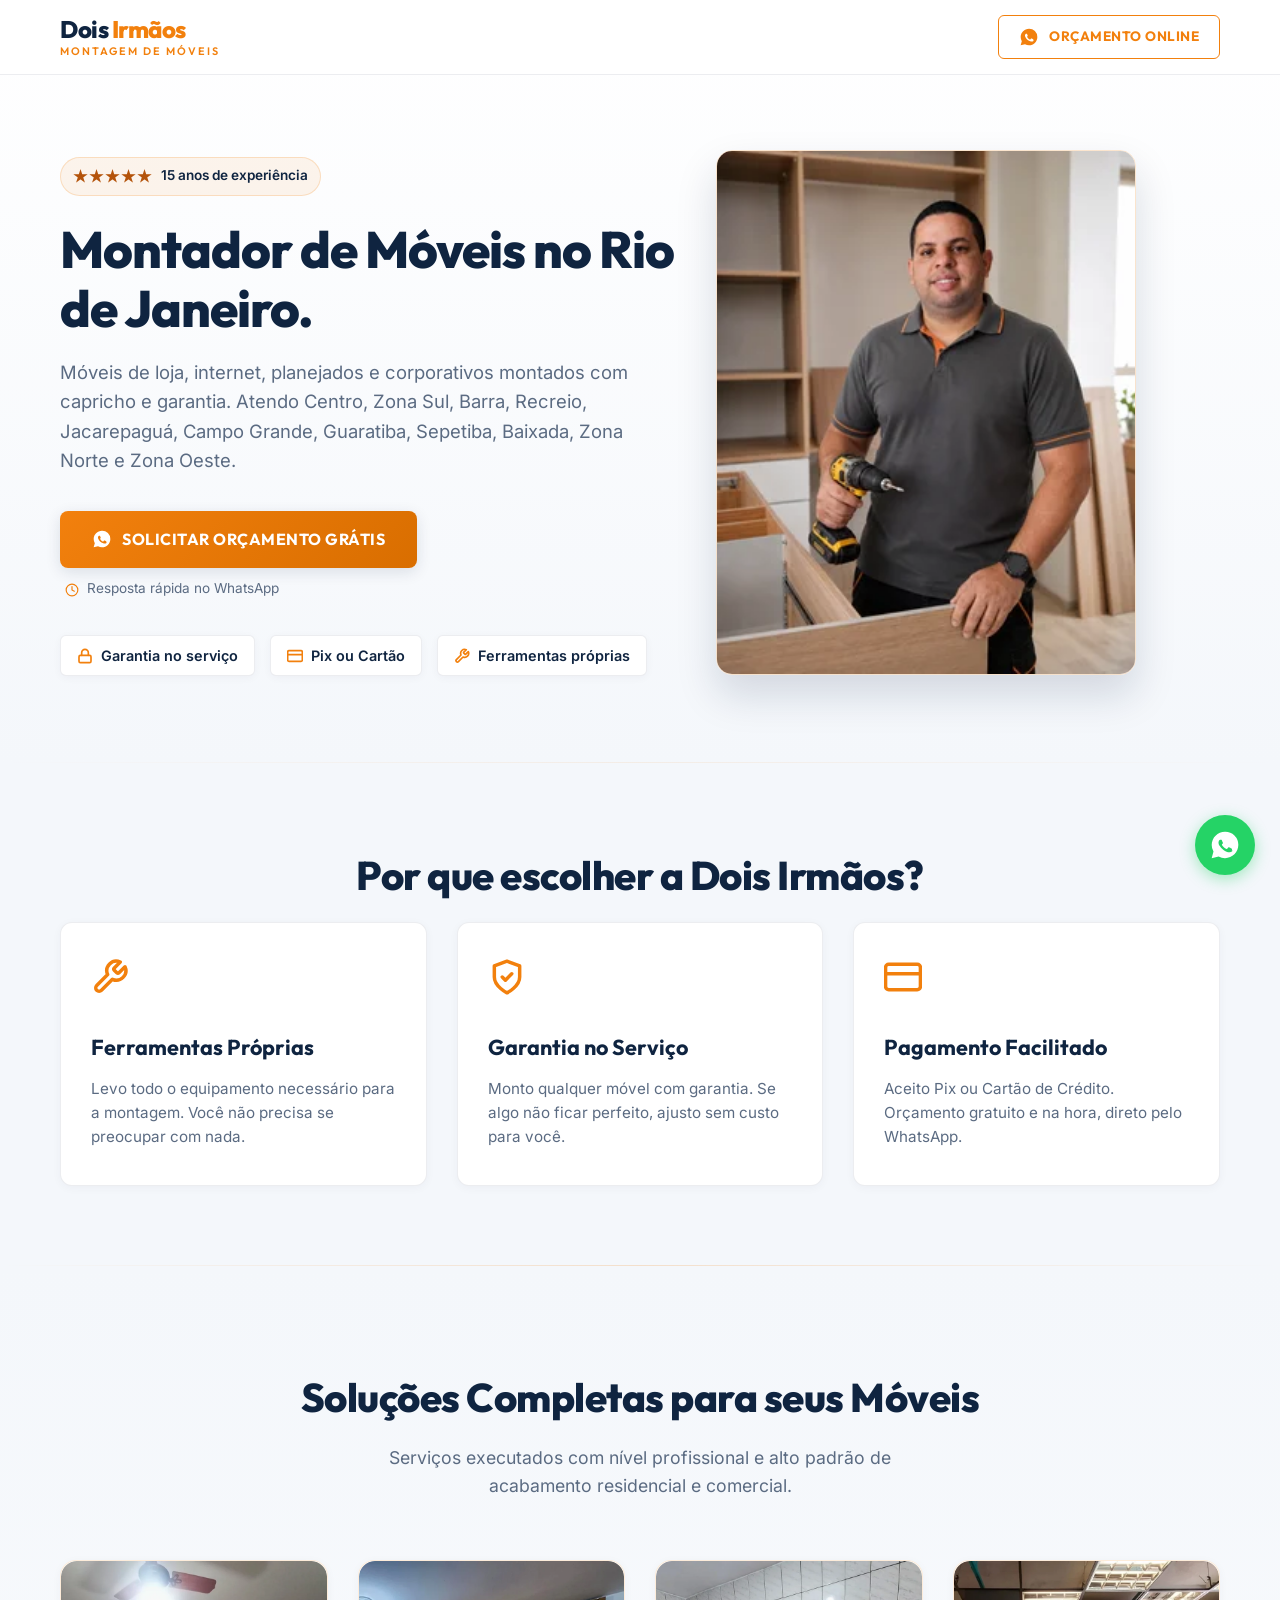
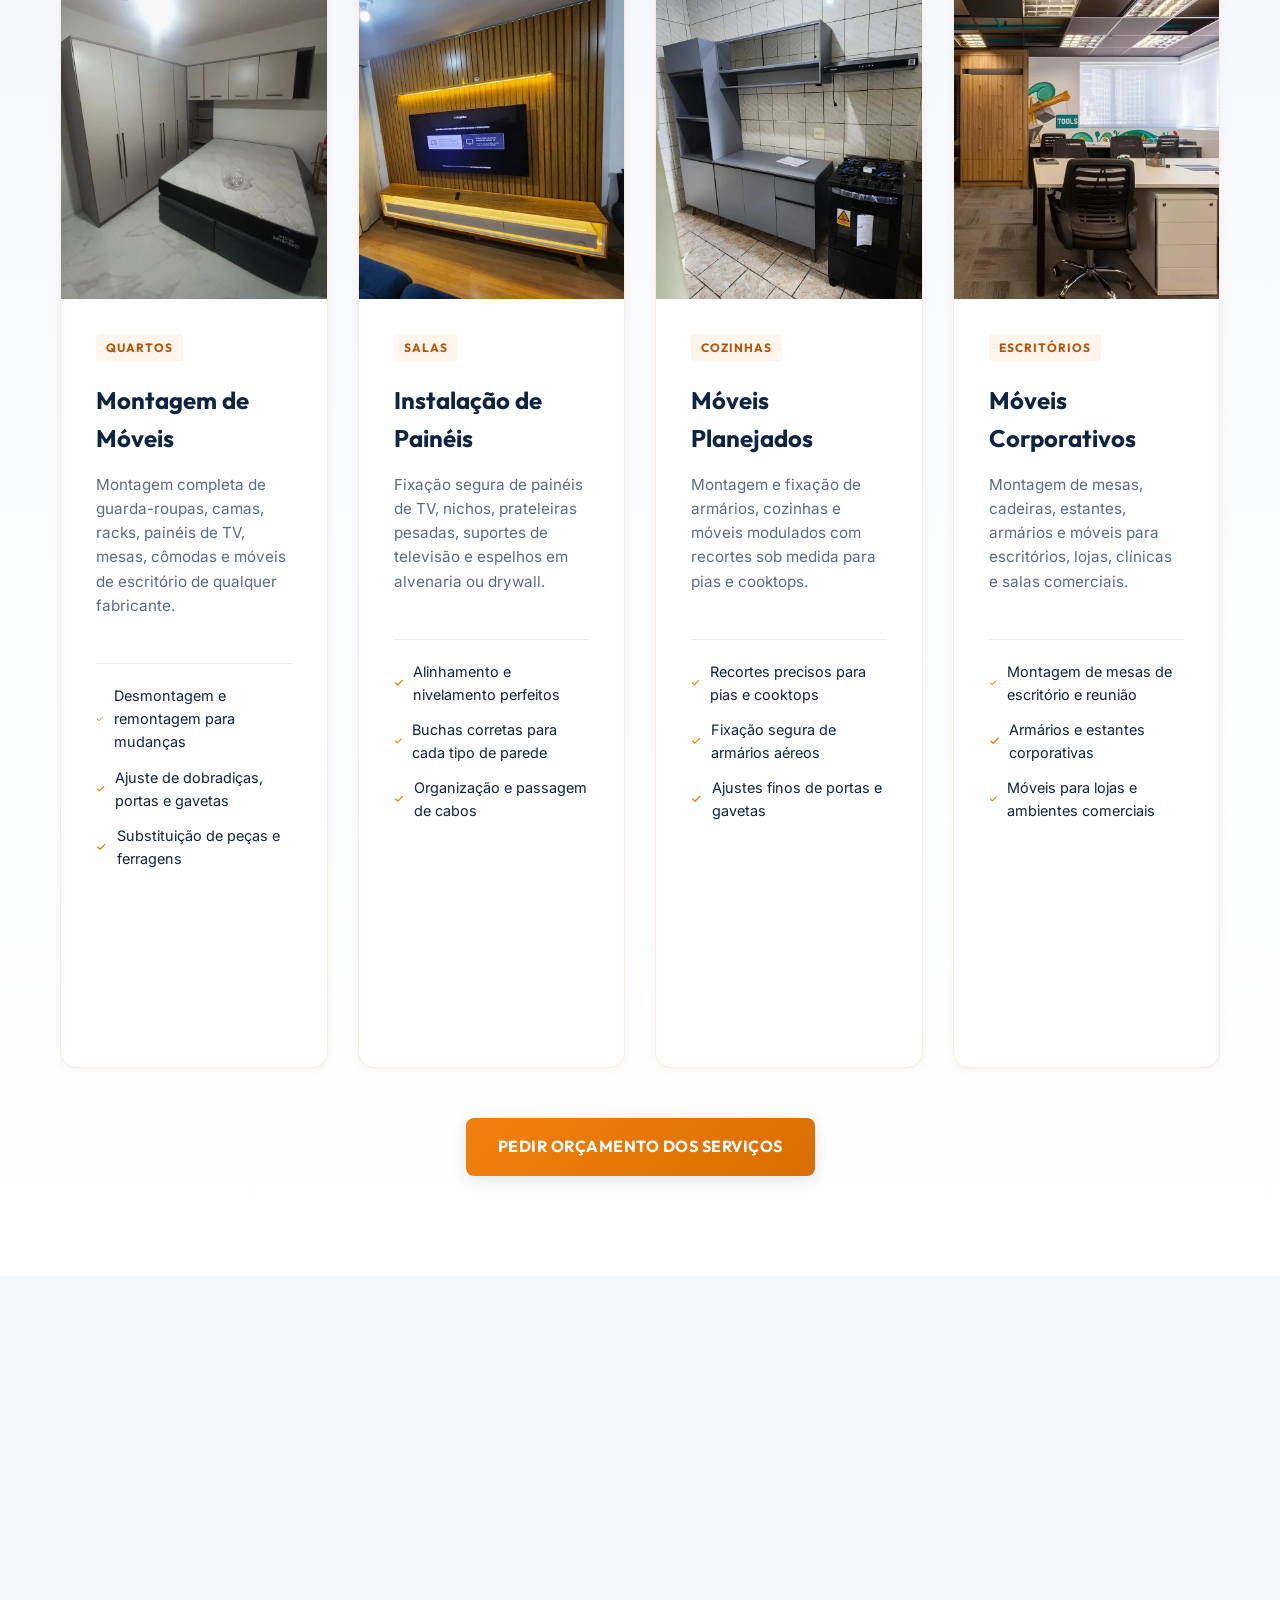
==== commit 52bf71d9: "Restaura qualidade integral da hero no desktop (WebP lossless, resolucao nativa) e ajusta meta og:im" ====
--- a/index.html
+++ b/index.html
@@ -38,8 +38,8 @@
     <meta property="og:type" content="website">
     <meta property="og:url" content="https://2irmaosmontagens.com.br">
     <meta property="og:image" content="https://2irmaosmontagens.com.br/assets/Hero-Desktop.webp">
-    <meta property="og:image:width" content="1122">
-    <meta property="og:image:height" content="1402">
+    <meta property="og:image:width" content="1086">
+    <meta property="og:image:height" content="1358">
     <meta property="og:image:type" content="image/webp">
     <meta property="og:locale" content="pt_BR">
     <meta property="og:site_name" content="Dois Irmãos Montagem de Móveis">
@@ -112,7 +112,7 @@
             <div class="logo">
                 <span class="logo-text">Dois <span>Irmãos</span><span class="logo-sub">Montagem de Móveis</span></span>
             </div>
-            <a href="https://wa.me/5521982727612?text=Ol%C3%A1%2C%20te%20encontrei%20no%20Google%20e%20gostaria%20de%20um%20or%C3%A7amento" 
+            <a href="https://wa.me/5521971338621?text=Ol%C3%A1%2C%20te%20encontrei%20no%20Google%20e%20gostaria%20de%20um%20or%C3%A7amento" 
                class="btn-cta btn-header" id="btn-header-whatsapp" onclick="gtag_report_conversion();" target="_blank" rel="noopener">
                 <svg class="icon-whatsapp" viewBox="0 0 24 24" fill="currentColor" xmlns="http://www.w3.org/2000/svg">
                     <path d="M12.012 2c-5.506 0-9.989 4.478-9.99 9.984a9.96 9.96 0 0 0 1.333 4.982L2 22l5.202-1.362a9.923 9.923 0 0 0 4.808 1.226h.003c5.502 0 9.99-4.479 9.991-9.986a9.897 9.897 0 0 0-2.927-7.064A9.9 9.9 0 0 0 12.012 2zm5.72 14.12c-.246.696-1.427 1.258-1.954 1.31-.476.046-.96.223-3.078-.607-2.709-1.062-4.437-3.805-4.572-3.987-.134-.18-.992-1.31-.992-2.5 0-1.19.624-1.77.848-2.014.223-.244.492-.304.656-.304.163 0 .327.002.468.008.148.006.347-.057.544.417.202.489.69 1.678.75 1.798.06.12.1.26.02.42-.08.16-.12.26-.24.4-.12.14-.25.312-.358.42-.12.12-.245.25-.1.5.144.246.643 1.054 1.38 1.71.947.843 1.745 1.106 1.996 1.228.25.12.397.102.545-.068.149-.17.643-.75.815-.998.17-.25.347-.208.58-.12.235.087 1.488.702 1.745.83.256.13.427.194.49.303.06.108.06.63-.186 1.326z"/>
@@ -135,7 +135,7 @@
                 <p class="hero-subtitle">Móveis de loja, internet, planejados e corporativos montados com capricho e garantia. Atendo Centro, Zona Sul, Barra, Recreio, Jacarepaguá, Campo Grande, Guaratiba, Sepetiba, Baixada, Zona Norte e Zona Oeste.</p>
                 
                 <div class="hero-ctas">
-                    <a href="https://wa.me/5521982727612?text=Ol%C3%A1%2C%20te%20encontrei%20no%20Google%20e%20gostaria%20de%20um%20or%C3%A7amento" 
+                    <a href="https://wa.me/5521971338621?text=Ol%C3%A1%2C%20te%20encontrei%20no%20Google%20e%20gostaria%20de%20um%20or%C3%A7amento" 
                        class="btn-cta btn-main-pulse" id="btn-hero-whatsapp" onclick="gtag_report_conversion();" target="_blank" rel="noopener">
                         <svg class="icon-whatsapp" viewBox="0 0 24 24" fill="currentColor" xmlns="http://www.w3.org/2000/svg">
                             <path d="M12.012 2c-5.506 0-9.989 4.478-9.99 9.984a9.96 9.96 0 0 0 1.333 4.982L2 22l5.202-1.362a9.923 9.923 0 0 0 4.808 1.226h.003c5.502 0 9.99-4.479 9.991-9.986a9.897 9.897 0 0 0-2.927-7.064A9.9 9.9 0 0 0 12.012 2zm5.72 14.12c-.246.696-1.427 1.258-1.954 1.31-.476.046-.96.223-3.078-.607-2.709-1.062-4.437-3.805-4.572-3.987-.134-.18-.992-1.31-.992-2.5 0-1.19.624-1.77.848-2.014.223-.244.492-.304.656-.304.163 0 .327.002.468.008.148.006.347-.057.544.417.202.489.69 1.678.75 1.798.06.12.1.26.02.42-.08.16-.12.26-.24.4-.12.14-.25.312-.358.42-.12.12-.245.25-.1.5.144.246.643 1.054 1.38 1.71.947.843 1.745 1.106 1.996 1.228.25.12.397.102.545-.068.149-.17.643-.75.815-.998.17-.25.347-.208.58-.12.235.087 1.488.702 1.745.83.256.13.427.194.49.303.06.108.06.63-.186 1.326z"/>
@@ -310,7 +310,7 @@
             </div>
 
             <div class="services-action">
-                <a href="https://wa.me/5521982727612?text=Ol%C3%A1%2C%20te%20encontrei%20no%20Google%20e%20gostaria%20de%20um%20or%C3%A7amento" 
+                <a href="https://wa.me/5521971338621?text=Ol%C3%A1%2C%20te%20encontrei%20no%20Google%20e%20gostaria%20de%20um%20or%C3%A7amento" 
                    class="btn-cta btn-main-pulse" id="btn-services-whatsapp" onclick="gtag_report_conversion();" target="_blank" rel="noopener">
                     Pedir Orçamento dos Serviços
                 </a>
@@ -429,7 +429,7 @@
                 <h3>Atendimento</h3>
                 <p>
                     <svg class="icon-footer-info" viewBox="0 0 24 24" fill="none" stroke="currentColor" stroke-width="2" stroke-linecap="round" stroke-linejoin="round" style="width: 14px; height: 14px; margin-right: 6px; color: var(--color-primary); vertical-align: middle;"><path d="M22 16.92v3a2 2 0 0 1-2.18 2 19.79 19.79 0 0 1-8.63-3.07 19.5 19.5 0 0 1-6-6 19.79 19.79 0 0 1-3.07-8.67A2 2 0 0 1 4.11 2h3a2 2 0 0 1 2 1.72 12.84 12.84 0 0 0 .7 2.81 2 2 0 0 1-.45 2.11L8.09 9.91a16 16 0 0 0 6 6l1.27-1.27a2 2 0 0 1 2.11-.45 12.84 12.84 0 0 0 2.81.7A2 2 0 0 1 22 16.92z"/></svg>
-                    Fone/Whats: <strong>(21) 98272-7612</strong>
+                    Fone/Whats: <strong>(21) 97133-8621</strong>
                 </p>
                 <p>
                     <svg class="icon-footer-info" viewBox="0 0 24 24" fill="none" stroke="currentColor" stroke-width="2" stroke-linecap="round" stroke-linejoin="round" style="width: 14px; height: 14px; margin-right: 6px; color: var(--color-primary); vertical-align: middle;"><path d="M21 10c0 7-9 13-9 13s-9-6-9-13a9 9 0 0 1 18 0z"/><circle cx="12" cy="10" r="3"/></svg>
@@ -453,7 +453,7 @@
     </footer>
 
     <!-- Botão Flutuante Pulsante -->
-    <a href="https://wa.me/5521982727612?text=Ol%C3%A1%2C%20te%20encontrei%20no%20Google%20e%20gostaria%20de%20um%20or%C3%A7amento" 
+    <a href="https://wa.me/5521971338621?text=Ol%C3%A1%2C%20te%20encontrei%20no%20Google%20e%20gostaria%20de%20um%20or%C3%A7amento" 
        class="btn-whatsapp-flutuante" id="btn-whatsapp-flutuante" onclick="gtag_report_conversion();" target="_blank" rel="noopener" aria-label="Solicitar Orçamento no WhatsApp">
         <svg viewBox="0 0 24 24" fill="currentColor" xmlns="http://www.w3.org/2000/svg">
             <path d="M12.012 2c-5.506 0-9.989 4.478-9.99 9.984a9.96 9.96 0 0 0 1.333 4.982L2 22l5.202-1.362a9.923 9.923 0 0 0 4.808 1.226h.003c5.502 0 9.99-4.479 9.991-9.986a9.897 9.897 0 0 0-2.927-7.064A9.9 9.9 0 0 0 12.012 2zm5.72 14.12c-.246.696-1.427 1.258-1.954 1.31-.476.046-.96.223-3.078-.607-2.709-1.062-4.437-3.805-4.572-3.987-.134-.18-.992-1.31-.992-2.5 0-1.19.624-1.77.848-2.014.223-.244.492-.304.656-.304.163 0 .327.002.468.008.148.006.347-.057.544.417.202.489.69 1.678.75 1.798.06.12.1.26.02.42-.08.16-.12.26-.24.4-.12.14-.25.312-.358.42-.12.12-.245.25-.1.5.144.246.643 1.054 1.38 1.71.947.843 1.745 1.106 1.996 1.228.25.12.397.102.545-.068.149-.17.643-.75.815-.998.17-.25.347-.208.58-.12.235.087 1.488.702 1.745.83.256.13.427.194.49.303.06.108.06.63-.186 1.326z"/>
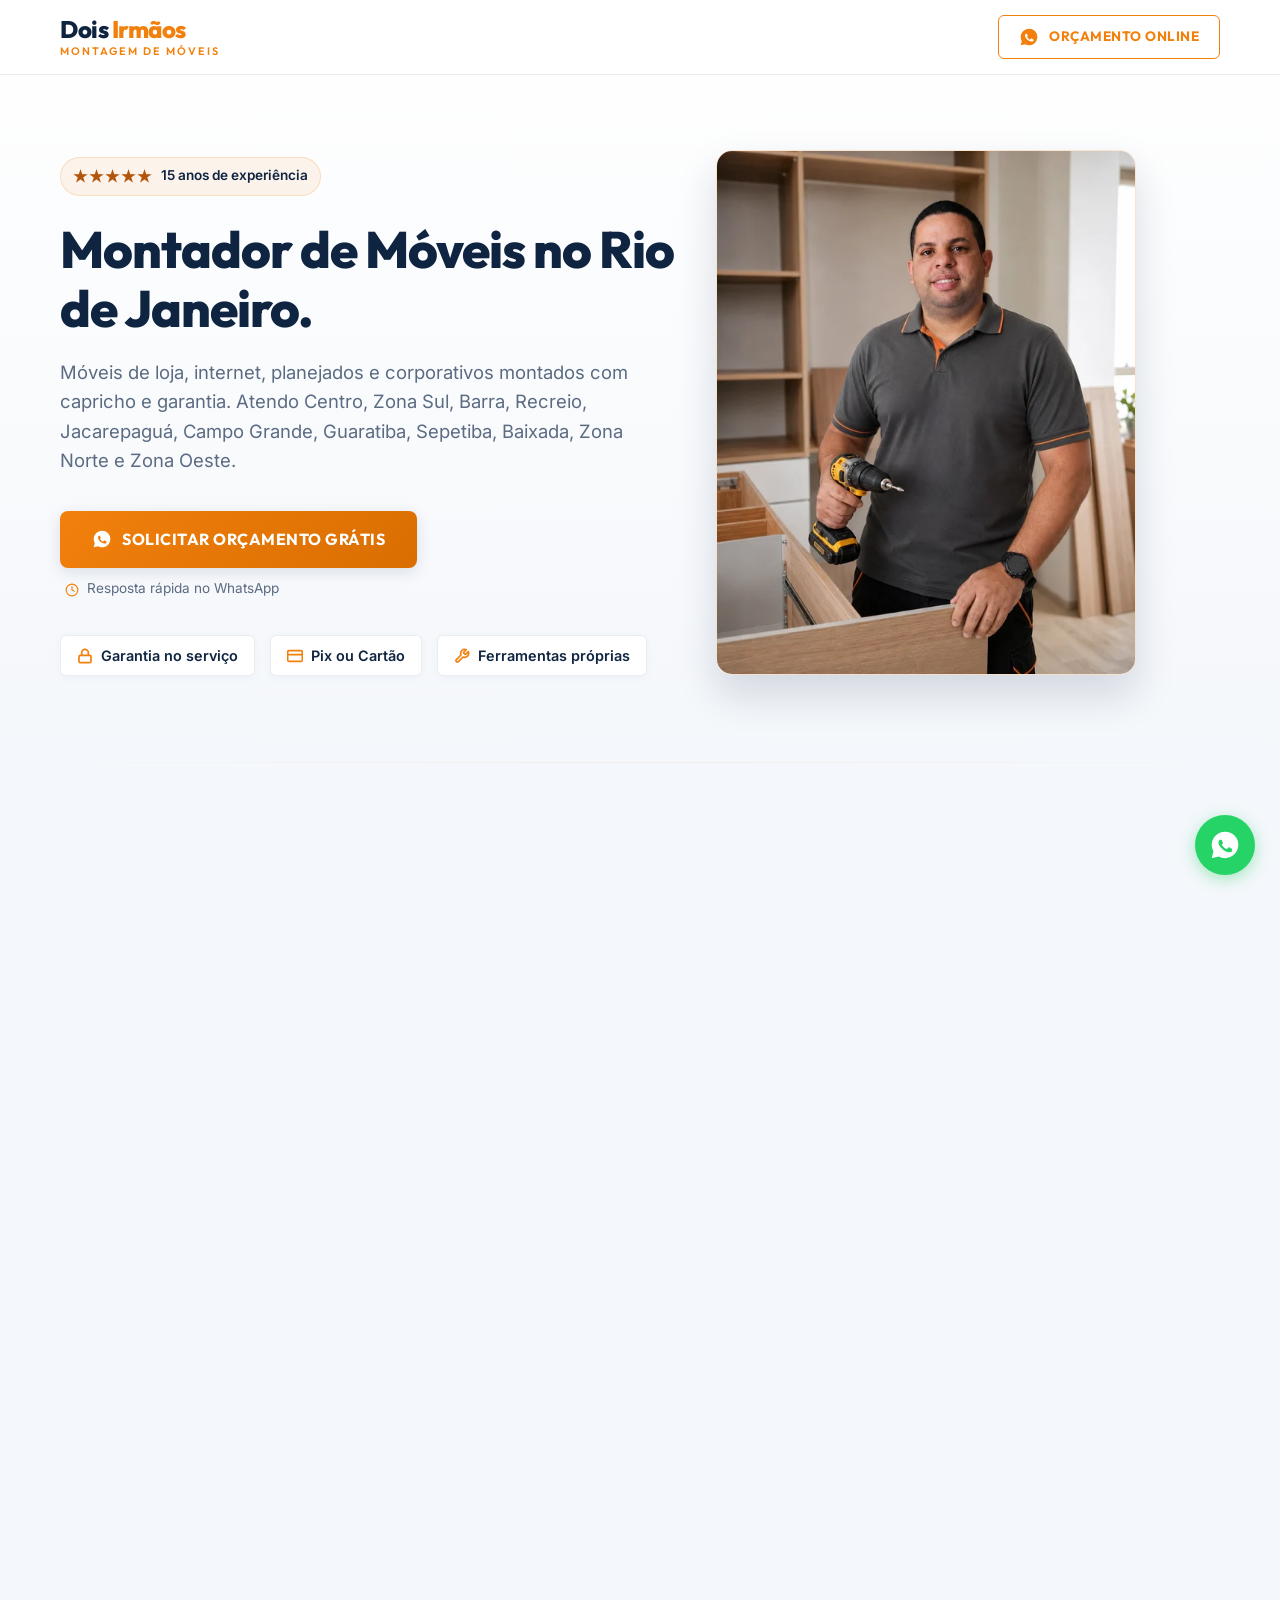
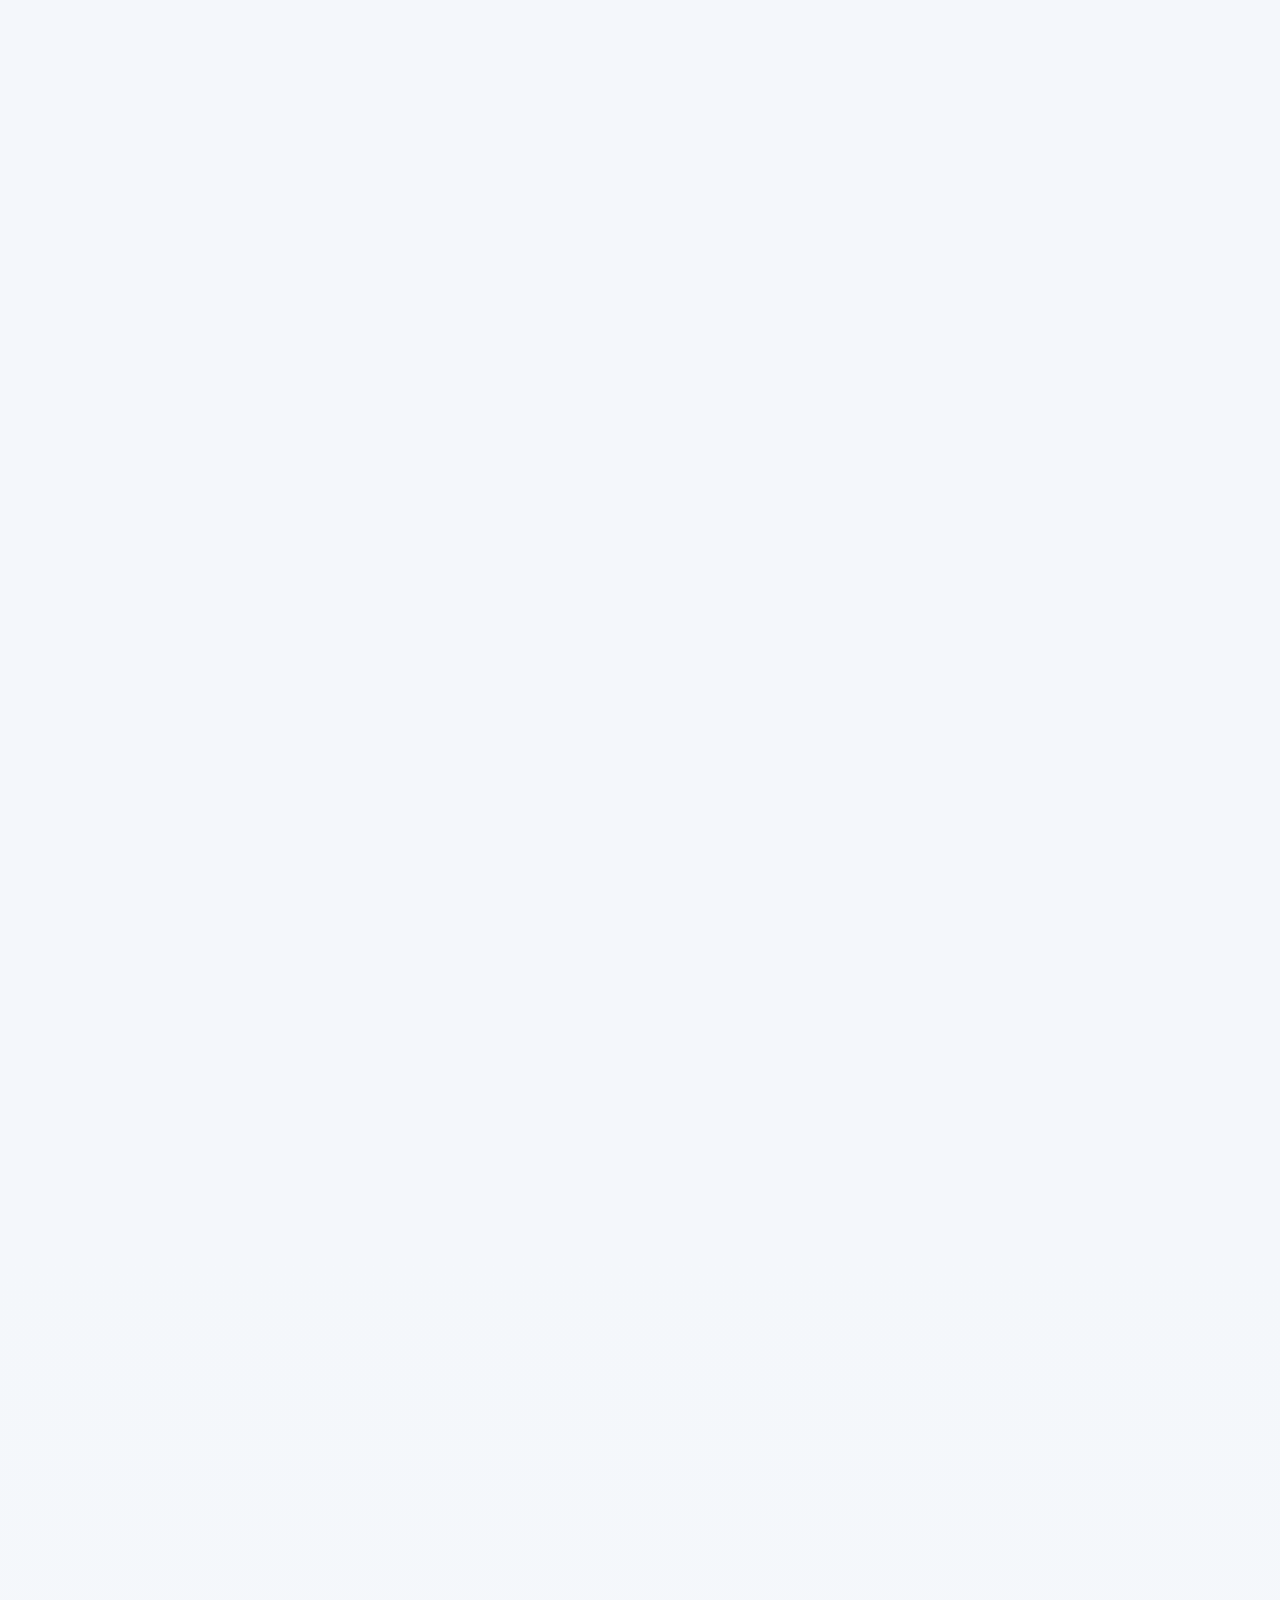
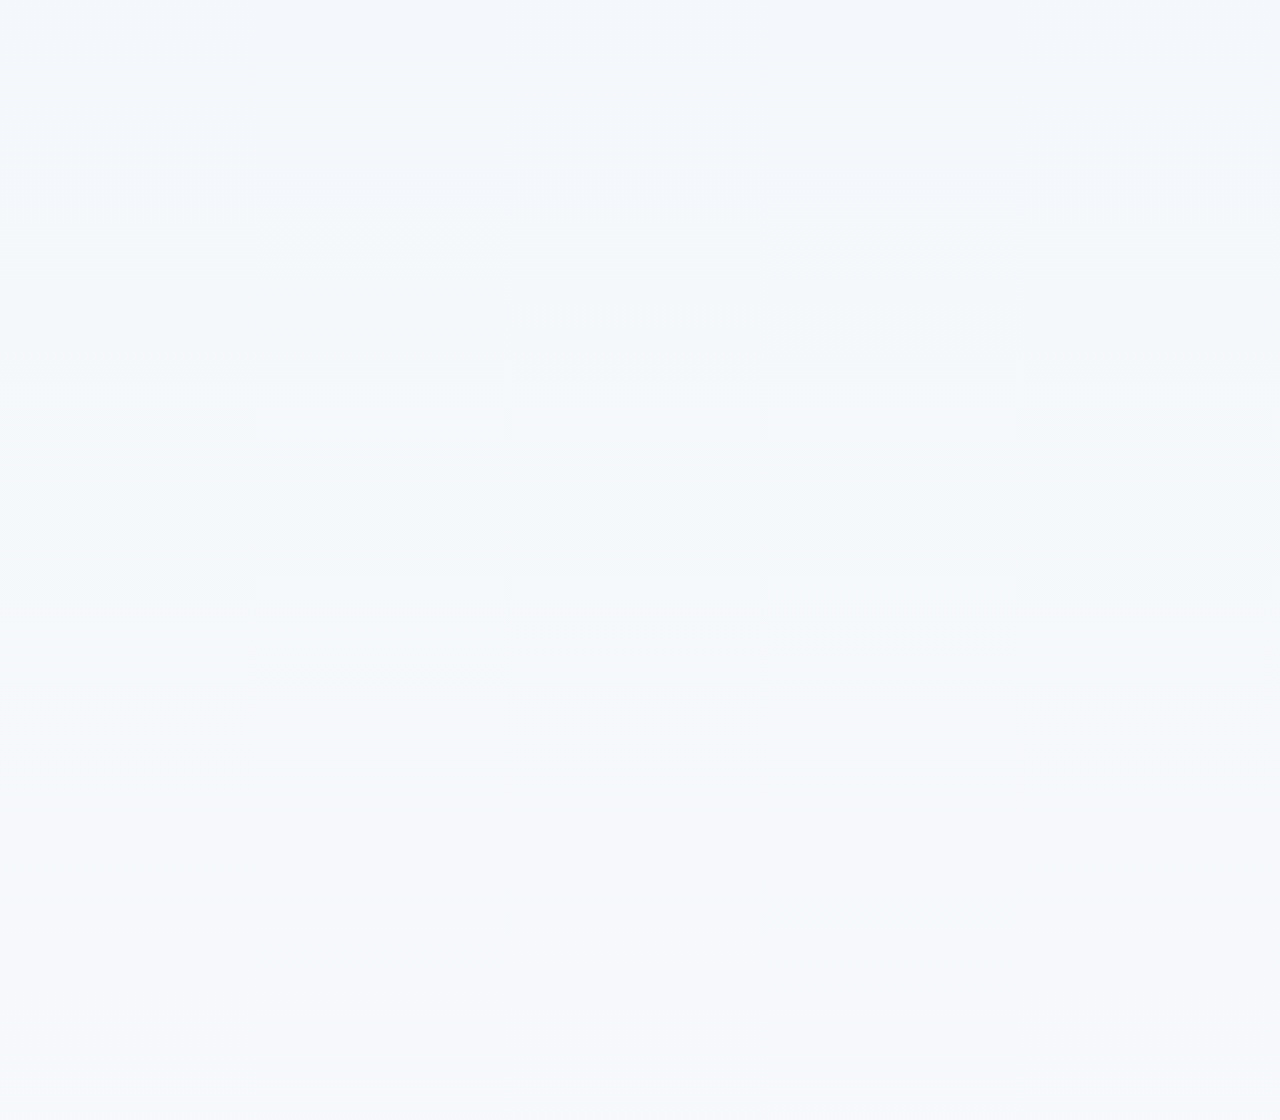
==== commit e9e8ae0a: "Corrige qualidade desktop (imagens com tamanho real e nitidez nativa) e remove margem lateral da fot" ====
--- a/index.html
+++ b/index.html
@@ -96,7 +96,7 @@
         .cta-help-text{font-size:.85rem;color:var(--color-gray-text);padding-left:5px}
         .hero-image-wrapper{grid-column:2;display:flex;justify-content:center;align-items:center;width:100%;max-width:420px;aspect-ratio:4/5}
         .hero-image{width:100%;max-width:420px;aspect-ratio:4/5;object-fit:cover;border-radius:16px;border:1px solid rgba(242,128,13,0.2);box-shadow:0 20px 40px rgba(15,36,64,0.15)}
-        @media(max-width:768px){.main-header{padding:8px 0}.header-container{justify-content:center}.btn-header{display:none}.hero-section{padding-top:120px;padding-bottom:50px}.hero-container{grid-template-columns:1fr;grid-template-areas:"badge" "title" "image" "subtitle" "ctas";text-align:center;gap:25px}.badge-google{grid-area:badge;margin-bottom:0;justify-self:center}.hero-title{grid-area:title;font-size:2.1rem;margin:15px 0;letter-spacing:-0.5px}.hero-image-wrapper{grid-area:image;order:unset;display:flex;justify-content:center;margin:5px auto;width:100%;aspect-ratio:4/5}.hero-image{width:100%;height:auto;object-fit:contain;border-radius:12px;box-shadow:0 10px 30px rgba(15,36,64,0.15)}.hero-subtitle{grid-area:subtitle;font-size:1rem;margin-bottom:0;margin:0 auto;max-width:100%;line-height:1.5}.hero-ctas{grid-area:ctas;align-items:center;width:100%;margin-bottom:0;gap:15px;margin-top:8px}.btn-cta{width:100%;max-width:320px;padding:14px 28px;font-size:.95rem}}
+        @media(max-width:768px){.main-header{padding:8px 0}.header-container{justify-content:center}.btn-header{display:none}.hero-section{padding-top:120px;padding-bottom:50px}.hero-container{grid-template-columns:1fr;grid-template-areas:"badge" "title" "image" "subtitle" "ctas";text-align:center;gap:25px}.badge-google{grid-area:badge;margin-bottom:0;justify-self:center}.hero-title{grid-area:title;font-size:2.1rem;margin:15px 0;letter-spacing:-0.5px}.hero-image-wrapper{grid-area:image;order:unset;display:flex;justify-content:center;margin:5px auto;width:100%;aspect-ratio:4/5}.hero-image{width:100%;max-width:100%;height:auto;object-fit:contain;border-radius:12px;box-shadow:0 10px 30px rgba(15,36,64,0.15)}.hero-subtitle{grid-area:subtitle;font-size:1rem;margin-bottom:0;margin:0 auto;max-width:100%;line-height:1.5}.hero-ctas{grid-area:ctas;align-items:center;width:100%;margin-bottom:0;gap:15px;margin-top:8px}.btn-cta{width:100%;max-width:320px;padding:14px 28px;font-size:.95rem}}
         @media(max-width:480px){.btn-header{display:none}.header-container{justify-content:center}.logo-text{font-size:1.3rem}}
     </style>
     
